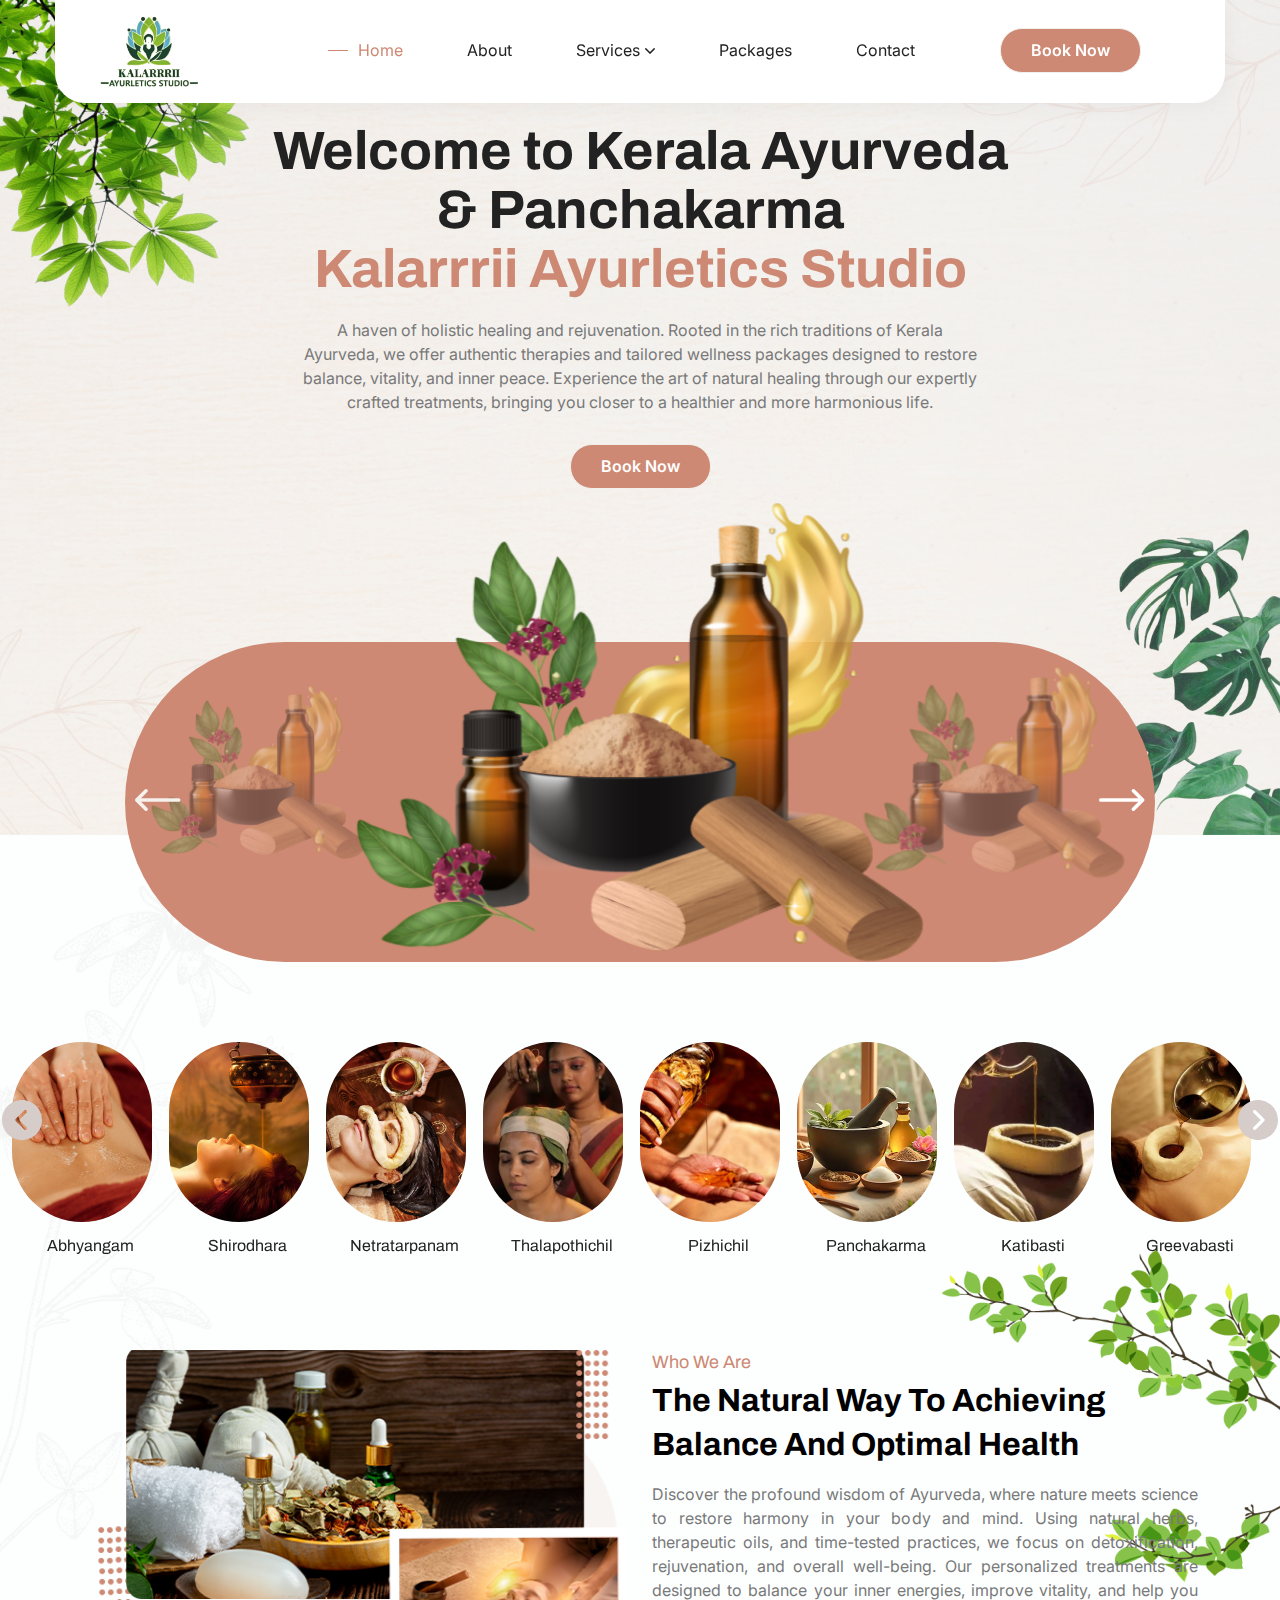
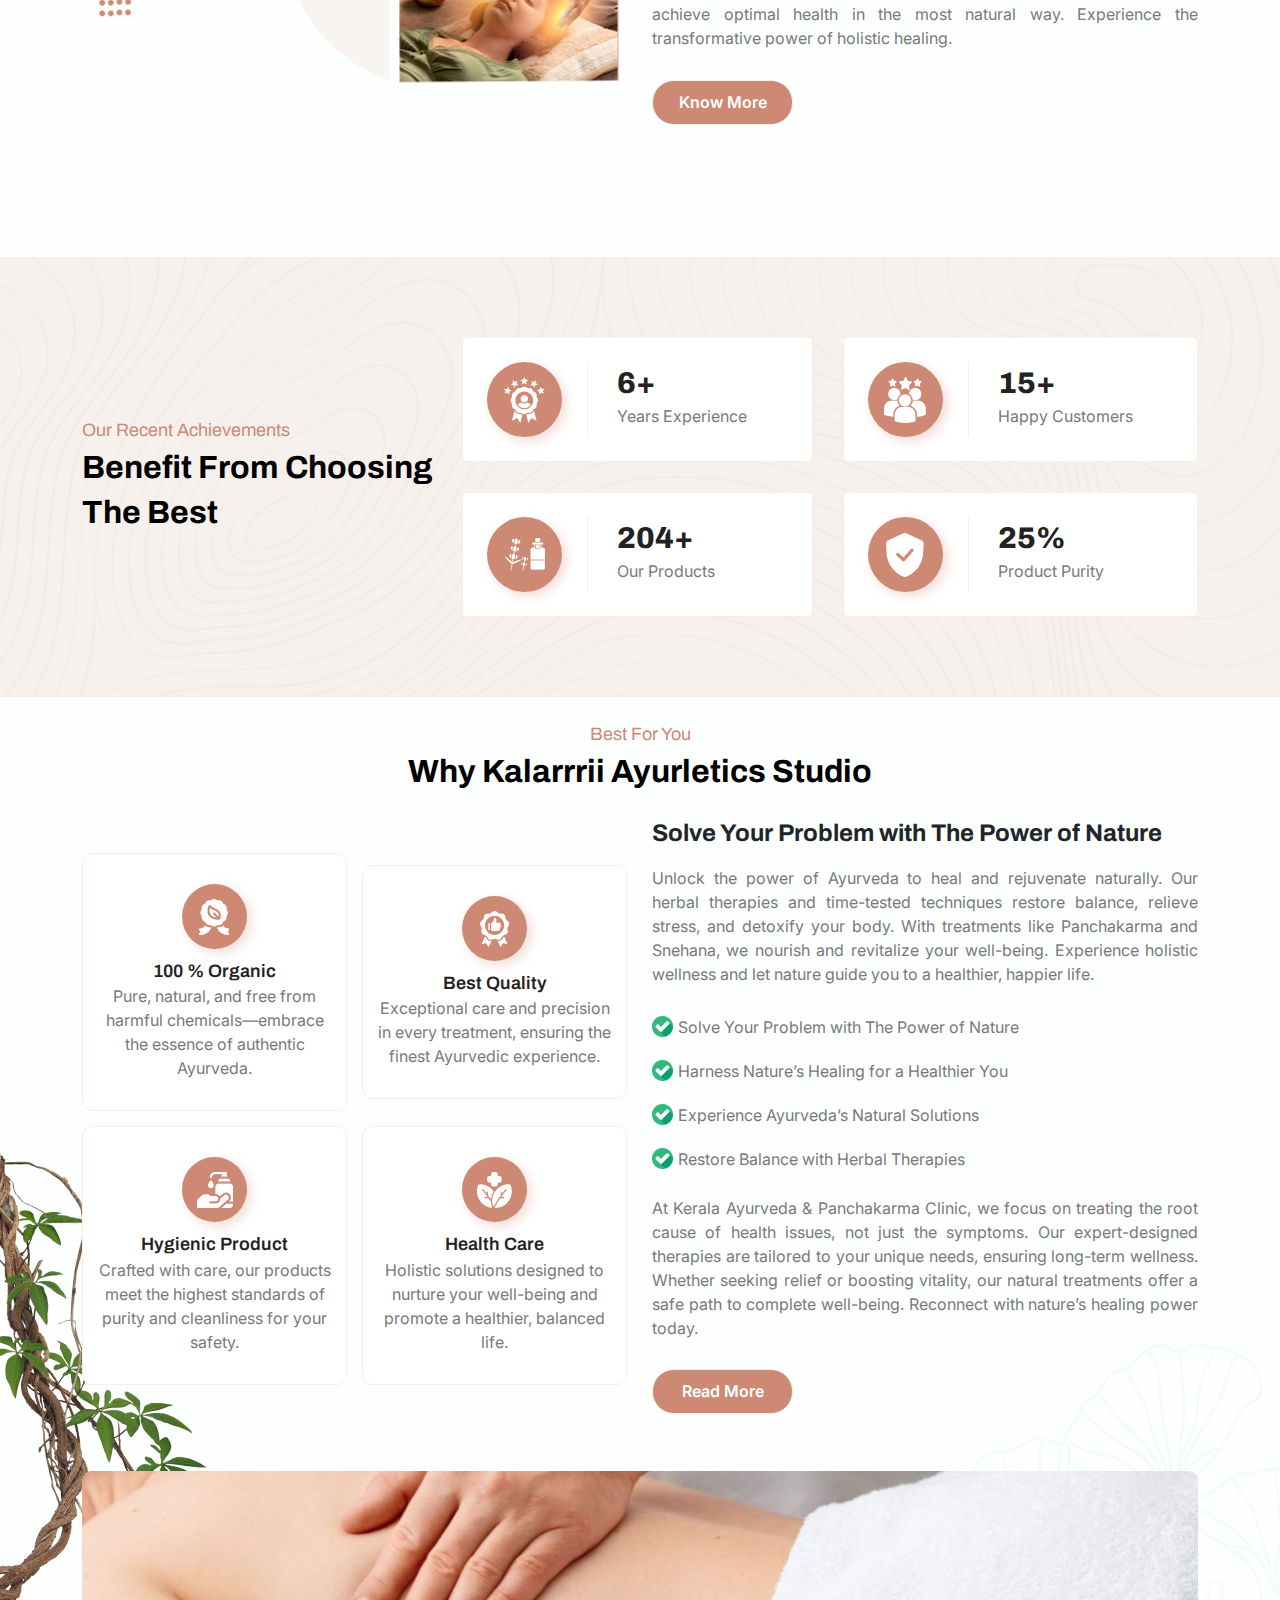
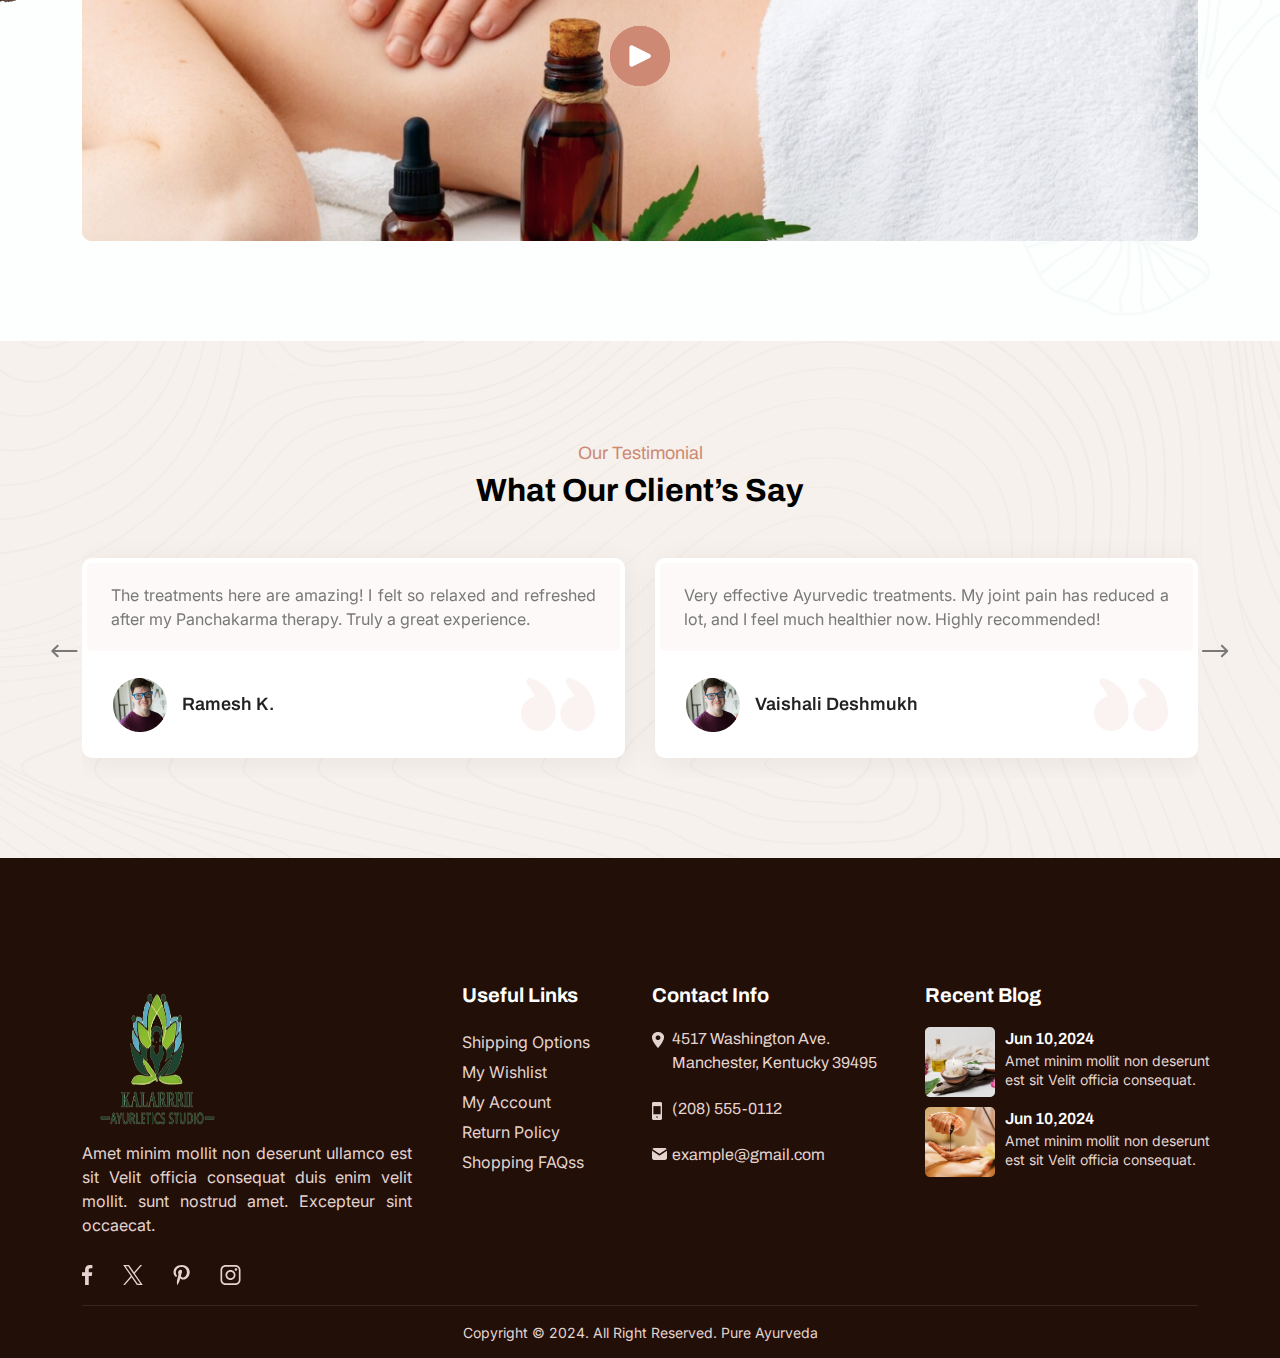
==== index.html @ 7f3c282a "first commit" ====
<!DOCTYPE html>
<!-- 
Template Name:Pure Ayurveda HTML5 Website Template
Version: 1.0.0
Author: PixelNX
-->
<!--[if IE 8]> <html lang="en" class="ie8 no-js"> <![endif]-->
<!--[if IE 9]> <html lang="en" class="ie9 no-js"> <![endif]-->
<!--[if !IE]><!-->
<html lang="zxx">

<!-- Begin Head -->


<!-- Mirrored from kamleshyadav.com/html/pure-ayurveda/html/pureayurveda-demo/index.html by HTTrack Website Copier/3.x [XR&CO'2014], Sat, 29 Mar 2025 05:43:39 GMT -->
<!-- Added by HTTrack --><meta http-equiv="content-type" content="text/html;charset=UTF-8" /><!-- /Added by HTTrack -->
<head>
    <title>Kalarrrii Ayurletics Studio</title>
    <meta charset="UTF-8">
    <meta name="description" content="Free Web tutorials">
    <meta name="keywords" content="HTML, CSS, JavaScript">
    <meta name="author" content="John Doe">
    <meta name="viewport" content="width=device-width, initial-scale=1.0">
    <!-- font-family  -->
    <link rel="preconnect" href="https://fonts.googleapis.com/">
    <link rel="preconnect" href="https://fonts.gstatic.com/" crossorigin>
    <link
        href="https://fonts.googleapis.com/css2?family=Archivo:ital,wght@0,100..900;1,100..900&amp;family=Inter:ital,opsz,wght@0,14..32,100..900;1,14..32,100..900&amp;display=swap"
        rel="stylesheet">
    <!-- custom css link -->
    <link rel="stylesheet" href="assets/css/bootstrap.min.css">
    <link rel="stylesheet" href="assets/css/font-awesome.min.css">
    <link rel="stylesheet" href="assets/css/select2.min.css">
    <link rel="stylesheet" href="assets/css/flatpickr.min.css">
    <link rel="stylesheet" href="assets/css/swiper-bundle.min.css">
    <link rel="stylesheet" href="assets/css/style.css">
    <link rel="stylesheet" href="assets/css/responsive.css">
    <!-- favicon -->
    <link rel="icon" type="image/png" href="assets/images/Logo/Favicon.png">
</head>

<body>
    <!------------- Loader start ----------->
    <!-- <div class="ayur-loader">
        <div class="ayur-spin">
            <img src="assets/images/loader.gif" alt="loader">
        </div>
    </div> -->
    <!------------- Loader End ----------->
    <!------------- Header Section start ----------->
    <div class="ayur-menu-wrapper">
        <div class="container">
            <div class="row align-items-center">
                <div class="col-lg-2 col-md-4 col-sm-5 col-6">
                    <div class="ayur-menu-logo">
                        <a href="index.html"><img src="assets/images/Logo/Kalarri-logo.png" style="height: 80px !important;"></a>
                    </div>
                </div>
                <div class="col-lg-10 col-md-8 col-sm-7 col-6">
                    <div class="ayur-navmenu-wrapper">
                        <div class="ayur-nav-menu">
                            <ul>
                                <li class="active"><a href="index.html">Home</a></li>
                                <li><a href="about.html">About</a></li>
                                <!-- <li><a href="shop.html">Shop</a></li> -->
                                <!-- <li><a href="services.html">Services</a></li> -->

                                <li class="ayur-has-menu"><a href="javascript:void(0)">Services
                                    <svg version="1.1" x="0" y="0" viewBox="0 0 491.996 491.996"
                                        style="enable-background:new 0 0 512 512">
                                        <g>
                                            <path
                                                d="m484.132 124.986-16.116-16.228c-5.072-5.068-11.82-7.86-19.032-7.86-7.208 0-13.964 2.792-19.036 7.86l-183.84 183.848L62.056 108.554c-5.064-5.068-11.82-7.856-19.028-7.856s-13.968 2.788-19.036 7.856l-16.12 16.128c-10.496 10.488-10.496 27.572 0 38.06l219.136 219.924c5.064 5.064 11.812 8.632 19.084 8.632h.084c7.212 0 13.96-3.572 19.024-8.632l218.932-219.328c5.072-5.064 7.856-12.016 7.864-19.224 0-7.212-2.792-14.068-7.864-19.128z"
                                                opacity="1"></path>
                                        </g>
                                    </svg>
                                </a>
                                <ul class="ayur-submenu">
                                    <li><a href="#">Services 1</a></li>
                                    <li><a href="#">Services 2</a></li>
                                    <li><a href="#">Services 3</a></li>
                                </ul>
                            </li>

                                <!-- <li><a href="blog.html">Blog</a></li> -->
                                 
                                <!-- <li class="ayur-has-menu"><a href="javascript:void(0)">Pages
                                        <svg version="1.1" x="0" y="0" viewBox="0 0 491.996 491.996"
                                            style="enable-background:new 0 0 512 512">
                                            <g>
                                                <path
                                                    d="m484.132 124.986-16.116-16.228c-5.072-5.068-11.82-7.86-19.032-7.86-7.208 0-13.964 2.792-19.036 7.86l-183.84 183.848L62.056 108.554c-5.064-5.068-11.82-7.856-19.028-7.856s-13.968 2.788-19.036 7.856l-16.12 16.128c-10.496 10.488-10.496 27.572 0 38.06l219.136 219.924c5.064 5.064 11.812 8.632 19.084 8.632h.084c7.212 0 13.96-3.572 19.024-8.632l218.932-219.328c5.072-5.064 7.856-12.016 7.864-19.224 0-7.212-2.792-14.068-7.864-19.128z"
                                                    opacity="1"></path>
                                            </g>
                                        </svg>
                                    </a>
                                    <ul class="ayur-submenu">
                                        <li><a href="blog-single.html">Blog Single</a></li>
                                        <li><a href="shop-single.html">Shop Single</a></li>
                                        <li><a href="cart.html">Cart</a></li>
                                        <li><a href="checkout.html">Checkout</a></li>
                                        <li><a href="profile.html">Profile</a></li>
                                    </ul>
                                </li> -->
                                <li><a href="#">Packages</a></li>
                                <li><a href="contact.html">Contact</a></li>
                            </ul>
                        </div>
                        <!-- <div class="ayur-nav-icons">
                            <div class="ayur-nav-like">
                                <a href="wishlist.html">
                                    <span class="icon">
                                        <svg width="21" height="17" viewBox="0 0 21 17" fill="none"
                                            xmlns="http://www.w3.org/2000/svg">
                                            <path
                                                d="M14.6647 0C12.9947 0 11.5308 0.744645 10.4311 2.15348C10.2912 2.33306 10.16 2.51925 10.0379 2.7114C9.91579 2.51925 9.78456 2.33306 9.64463 2.15348C8.54497 0.744645 7.08101 0 5.41104 0C2.25633 0 0 2.64149 0 5.81114C0 9.43548 2.97046 12.8513 9.63153 16.8865C9.75642 16.9622 9.89715 17 10.0379 17C10.1786 17 10.3193 16.9622 10.4442 16.8866C17.1053 12.8513 20.0757 9.43552 20.0757 5.81118C20.0757 2.64318 17.8213 0 14.6647 0ZM16.4353 10.3241C15.0486 11.8714 12.953 13.5007 10.0379 15.2969C7.12277 13.5007 5.02717 11.8714 3.64041 10.3241C2.24617 8.7684 1.56842 7.2922 1.56842 5.81118C1.56842 3.52898 3.11072 1.56842 5.41104 1.56842C6.58249 1.56842 7.58134 2.07776 8.37986 3.08233C9.01836 3.88572 9.28738 4.71529 9.28927 4.72121C9.33905 4.88083 9.43853 5.02035 9.57321 5.11943C9.7079 5.2185 9.87072 5.27194 10.0379 5.27194C10.2051 5.27194 10.3679 5.2185 10.5026 5.11943C10.6373 5.02035 10.7368 4.88083 10.7866 4.72121C10.789 4.71329 11.05 3.90959 11.6675 3.11848C12.4703 2.08992 13.4787 1.56838 14.6647 1.56838C16.9675 1.56838 18.5073 3.53082 18.5073 5.81114C18.5073 7.29216 17.8296 8.76836 16.4353 10.3241Z"
                                                fill="#222222" />
                                        </svg>
                                    </span>
                                </a>
                            </div>
                            <div class="ayur-nav-product">
                                <a href="cart.html">
                                    <span class="icon">
                                        <svg width="16" height="17" viewBox="0 0 16 17" fill="none"
                                            xmlns="http://www.w3.org/2000/svg">
                                            <path fill-rule="evenodd" clip-rule="evenodd"
                                                d="M3.91343 4.14634H2.81175C2.44474 4.14636 2.09137 4.28542 1.82279 4.53554C1.55421 4.78565 1.39037 5.12824 1.36426 5.49432L0.65358 15.4455C0.639403 15.6443 0.666313 15.8439 0.732633 16.0318C0.798954 16.2197 0.903263 16.3919 1.03906 16.5378C1.17486 16.6836 1.33924 16.7999 1.52195 16.8794C1.70466 16.9589 1.9018 17 2.10107 17H13.5881C13.7873 16.9999 13.9844 16.9587 14.1671 16.8792C14.3497 16.7996 14.514 16.6833 14.6498 16.5375C14.7856 16.3917 14.8899 16.2195 14.9563 16.0316C15.0226 15.8438 15.0496 15.6443 15.0356 15.4455L14.3249 5.49432C14.2988 5.12824 14.1349 4.78565 13.8664 4.53554C13.5978 4.28542 13.2444 4.14636 12.8774 4.14634H11.7836V3.93902C11.7836 2.89433 11.3686 1.89242 10.6299 1.15371C9.89118 0.415003 8.88927 0 7.84458 0C5.7486 0 3.81143 1.66932 3.90556 3.93902L3.91343 4.14634ZM11.7836 5.39024V8.5C11.7836 8.66495 11.7181 8.82315 11.6014 8.93979C11.4848 9.05642 11.3266 9.12195 11.1617 9.12195C10.9967 9.12195 10.8385 9.05642 10.7219 8.93979C10.6052 8.82315 10.5397 8.66495 10.5397 8.5V5.39024H5.14946V8.5C5.14946 8.66495 5.08393 8.82315 4.96729 8.93979C4.85065 9.05642 4.69246 9.12195 4.52751 9.12195C4.36255 9.12195 4.20436 9.05642 4.08772 8.93979C3.97108 8.82315 3.90556 8.66495 3.90556 8.5C3.90556 8.5 3.95946 7.04671 3.94163 5.39024H2.81175C2.7594 5.39032 2.70902 5.41019 2.67072 5.44588C2.63241 5.48156 2.60903 5.53042 2.60526 5.58263L1.89417 15.5339C1.89211 15.5623 1.89594 15.5908 1.90541 15.6177C1.91488 15.6446 1.92979 15.6692 1.94921 15.69C1.96862 15.7109 1.99213 15.7275 2.01825 15.7389C2.04438 15.7503 2.07257 15.7561 2.10107 15.7561H13.5881C13.6165 15.756 13.6447 15.7501 13.6708 15.7386C13.6968 15.7272 13.7203 15.7106 13.7397 15.6898C13.7591 15.669 13.774 15.6444 13.7835 15.6176C13.793 15.5907 13.7969 15.5622 13.795 15.5339L13.0839 5.58263C13.0801 5.53042 13.0567 5.48156 13.0184 5.44588C12.9801 5.41019 12.9298 5.39032 12.8774 5.39024H11.7836ZM10.5397 4.14634V3.93902C10.5397 3.22423 10.2558 2.53872 9.75032 2.03329C9.24489 1.52785 8.55937 1.2439 7.84458 1.2439C7.12979 1.2439 6.44427 1.52785 5.93884 2.03329C5.43341 2.53872 5.14946 3.22423 5.14946 3.93902V4.14634H10.5397Z"
                                                fill="#222222" />
                                        </svg>
                                    </span>
                                    <span class="ayur-nav-provalue">2</span>
                                </a>
                            </div>
                            <div class="ayur-nav-user">
                                <a href="profile.html">
                                    <span class="icon">
                                        <svg width="15" height="17" viewBox="0 0 15 17" fill="none"
                                            xmlns="http://www.w3.org/2000/svg">
                                            <path fill-rule="evenodd" clip-rule="evenodd"
                                                d="M7.66405 0C10.1737 0 12.2106 2.03684 12.2106 4.54651C12.2106 7.05619 10.1737 9.09302 7.66405 9.09302C5.15438 9.09302 3.11754 7.05619 3.11754 4.54651C3.11754 2.03684 5.15438 0 7.66405 0ZM7.66405 1.18605C5.80907 1.18605 4.30359 2.69153 4.30359 4.54651C4.30359 6.40149 5.80907 7.90698 7.66405 7.90698C9.51903 7.90698 11.0245 6.40149 11.0245 4.54651C11.0245 2.69153 9.51903 1.18605 7.66405 1.18605ZM14.978 15.6163C14.978 15.9833 14.8322 16.3352 14.5727 16.5947C14.3132 16.8542 13.9613 17 13.5943 17H1.73382C1.36683 17 1.01488 16.8542 0.75538 16.5947C0.495882 16.3352 0.350098 15.9833 0.350098 15.6163C0.350098 13.9911 0.995714 12.4324 2.14492 11.2832C3.29413 10.134 4.85278 9.48837 6.478 9.48837H8.8501C10.4753 9.48837 12.034 10.134 13.1832 11.2832C14.3324 12.4324 14.978 13.9911 14.978 15.6163ZM14.4016 16.1927C14.3913 16.1967 14.385 16.2014 14.385 16.2093L14.4016 16.1927ZM1.53614 15.6163C1.53614 15.7254 1.6247 15.814 1.73382 15.814H13.5943C13.6467 15.814 13.697 15.7931 13.7341 15.7561C13.7711 15.719 13.792 15.6687 13.792 15.6163C13.792 14.3056 13.2713 13.0486 12.3445 12.1219C11.4177 11.1951 10.1608 10.6744 8.8501 10.6744H6.478C5.16734 10.6744 3.91036 11.1951 2.98358 12.1219C2.0568 13.0486 1.53614 14.3056 1.53614 15.6163Z"
                                                fill="#222222" />
                                        </svg>
                                    </span>
                                </a>
                            </div>
                        </div> -->
                        <a href="shop.html" class="ayur-btn">Book Now</a>
                        <div class="ayur-toggle-btn">
                            <span></span>
                            <span></span>
                            <span></span>
                        </div>

                    </div>
                </div>
            </div>
        </div>
    </div>
    <!------------- Header Section End ----------->
    <!------------- Banner Section start ----------->
    <div class="ayur-banner-section">
        <div class="container">
            <div class="row">
                <div class="col-lg-12 col-md-12 col-sm-12">
                    <div class="ayur-banner-heading">
                        <h1>Welcome to Kerala Ayurveda & Panchakarma <br><span>Kalarrrii Ayurletics Studio</span> </h1>
                        <p>A haven of holistic healing and rejuvenation. Rooted in the rich traditions of Kerala Ayurveda, we offer authentic therapies and tailored wellness packages designed to restore balance, vitality, and inner peace. Experience the art of natural healing through our expertly crafted treatments, bringing you closer to a healthier and more harmonious life.</p>
                        <a href="shop.html" class="ayur-btn">Book Now</a>
                    </div>
                </div>
            </div>
            <div class="row">
                <div class="col-lg-12">
                    <div class="ayur-banner-slider-sec">
                        <div class="swiper ayur-banner-slider" swiper_scale_active>
                            <div class="swiper-wrapper">
                                <div class="swiper-slide">
                                    <div class="ayur-ban-slide">
                                        <img src="assets/images/ban-head-Image.png" alt="headerimage">
                                    </div>
                                </div>
                                <div class="swiper-slide">
                                    <div class="ayur-ban-slide">
                                        <img src="assets/images/ban-head-Image.png" alt="headerimage">
                                    </div>
                                </div>
                                <div class="swiper-slide">
                                    <div class="ayur-ban-slide">
                                        <img src="assets/images/ban-head-Image.png" alt="headerimage">
                                    </div>
                                </div>
                                <div class="swiper-slide">
                                    <div class="ayur-ban-slide">
                                        <img src="assets/images/ban-head-Image.png" alt="headerimage">
                                    </div>
                                </div>
                                <div class="swiper-slide">
                                    <div class="ayur-ban-slide">
                                        <img src="assets/images/ban-head-Image.png" alt="headerimage">
                                    </div>
                                </div>
                            </div>
                            <div class="swiper-button-prev">
                                <svg width="46" height="22" viewBox="0 0 46 22" fill="none"
                                    xmlns="http://www.w3.org/2000/svg">
                                    <path
                                        d="M0.520424 9.74414L0.522022 9.74245L9.79254 0.51664C10.4871 -0.174498 11.6104 -0.171926 12.3017 0.522671C12.9929 1.21718 12.9903 2.34051 12.2958 3.03174L6.07152 9.22581H43.6452C44.6251 9.22581 45.4194 10.0201 45.4194 11C45.4194 11.9799 44.6251 12.7742 43.6452 12.7742H6.07161L12.2957 18.9683C12.9902 19.6595 12.9928 20.7828 12.3016 21.4773C11.6103 22.172 10.4869 22.1744 9.79245 21.4834L0.521931 12.2575L0.520336 12.2559C-0.17453 11.5623 -0.17231 10.4354 0.520424 9.74414Z"
                                        fill="#F6F1ED" />
                                </svg>
                            </div>
                            <div class="swiper-button-next">
                                <svg width="46" height="22" viewBox="0 0 46 22" fill="none"
                                    xmlns="http://www.w3.org/2000/svg">
                                    <path
                                        d="M44.899 9.74414L44.8974 9.74245L35.6269 0.51664C34.9324 -0.174498 33.8091 -0.171926 33.1177 0.522671C32.4265 1.21718 32.4292 2.34051 33.1237 3.03174L39.3479 9.22581H1.77419C0.794307 9.22581 0 10.0201 0 11C0 11.9799 0.794307 12.7742 1.77419 12.7742H39.3478L33.1238 18.9683C32.4293 19.6595 32.4266 20.7828 33.1178 21.4773C33.8091 22.172 34.9326 22.1744 35.627 21.4834L44.8975 12.2575L44.8991 12.2559C45.594 11.5623 45.5917 10.4354 44.899 9.74414Z"
                                        fill="white" />
                                </svg>
                            </div>
                        </div>
                    </div>
                </div>
            </div>
        </div>
        <div class="ayur-ban-leaf">
            <img src="assets/images/ban-leafleft.png" alt="leaf-image">
            <img src="assets/images/ban-leafright.png" alt="leaf-image">
        </div>
    </div>
    <!------------- Banner Section end ----------->
    <!------------- Care Section start ----------->
    <div class="ayur-care-slider-wrapper">
        <div class="container-fluid">
            <div class="ayur-care-slider-sec">
                <div class="swiper ayur-care-slider">
                    <div class="swiper-wrapper">
                        
                        <div class="swiper-slide">
                            <div class="ayur-careslide-box">
                                <div class="ayur-careslider-img">
                                    <img src="assets/images/ShortTheropy/Abhyangam.jpeg" alt="img">
                                </div>
                                <h3> Abhyangam</h3>
                            </div>
                        </div>

                        <div class="swiper-slide">
                            <div class="ayur-careslide-box">
                                <div class="ayur-careslider-img">
                                    <img src="assets/images/ShortTheropy/Shirodhara.jpg" alt="img" style="object-position: 80% 50%;">
                                </div>
                                <h3> Shirodhara</h3>
                            </div>
                        </div>

                        <div class="swiper-slide">
                            <div class="ayur-careslide-box">
                                <div class="ayur-careslider-img">
                                    <img src="assets/images/ShortTheropy/NetraTarpanam.jpg" alt="img">
                                </div>
                                <h3> Netratarpanam</h3>
                            </div>
                        </div>

                        <div class="swiper-slide">
                            <div class="ayur-careslide-box">
                                <div class="ayur-careslider-img">
                                    <img src="assets/images/ShortTheropy/Thalapothichil.webp" alt="img">
                                </div>
                                <h3> Thalapothichil</h3>
                            </div>
                        </div>

                        <div class="swiper-slide">
                            <div class="ayur-careslide-box">
                                <div class="ayur-careslider-img">
                                    <img src="assets/images/ShortTheropy/Pizhichil.jpg" alt="img">
                                </div>
                                <h3> Pizhichil</h3>
                            </div>
                        </div>

                        <div class="swiper-slide">
                            <div class="ayur-careslide-box">
                                <div class="ayur-careslider-img">
                                    <img src="assets/images/Longtheropy/Panchakarma.jpg" alt="img" style="object-position: 80% 50%;">
                                </div>
                                <h3>Panchakarma</h3>
                            </div>
                        </div>

                        <div class="swiper-slide">
                            <div class="ayur-careslide-box">
                                <div class="ayur-careslider-img">
                                    <img src="assets/images/Longtheropy/Katibasti.webp" alt="img" style="object-position: 23% 50%;">
                                </div>
                                <h3>Katibasti</h3>
                            </div>
                        </div>

                        <div class="swiper-slide">
                            <div class="ayur-careslide-box">
                                <div class="ayur-careslider-img">
                                    <img src="assets/images/Longtheropy/Greevabasti.jpeg" alt="img">
                                </div>
                                <h3>Greevabasti</h3>
                            </div>
                        </div>

                        <div class="swiper-slide">
                            <div class="ayur-careslide-box">
                                <div class="ayur-careslider-img">
                                    <img src="assets/images/Longtheropy/Janu Basti.png" alt="img" style="object-position: 62% 50%;">
                                </div>
                                <h3> Janu Basti</h3>
                            </div>
                        </div>

                        <div class="swiper-slide">
                            <div class="ayur-careslide-box">
                                <div class="ayur-careslider-img">
                                    <img src="assets/images/Longtheropy/Shiro Basti.png" alt="img" style="object-position: 82% 50%;">
                                </div>
                                <h3> Shiro Basti</h3>
                            </div>
                        </div>

                        <div class="swiper-slide">
                            <div class="ayur-careslide-box">
                                <div class="ayur-careslider-img">
                                    <img src="assets/images/Longtheropy/Ela Kizhi.jpg" alt="img" style="object-position: 57%">
                                </div>
                                <h3>Ela Kizhi</h3>
                            </div>
                        </div>

                        <div class="swiper-slide">
                            <div class="ayur-careslide-box">
                                <div class="ayur-careslider-img">
                                    <img src="assets/images/Longtheropy/Navara Kizhi.jpg" alt="img" style="object-position: 23% 10%">
                                </div>
                                <h3>Navara Kizhi</h3>
                            </div>
                        </div>

                        <div class="swiper-slide">
                            <div class="ayur-careslide-box">
                                <div class="ayur-careslider-img">
                                    <img src="assets/images/Longtheropy/Udwarthanam.webp" alt="img" style="object-position:bottom">
                                </div>
                                <h3>Udwarthanam</h3>
                            </div>
                        </div>

        
                        
                    </div>
                </div>
                <div class="swiper-button-prev">
                    <svg width="40" height="40" viewBox="0 0 40 40" fill="none" xmlns="http://www.w3.org/2000/svg">
                        <path
                            d="M20 0C31.0284 0 40 8.97164 40 20C40 31.0284 31.0284 40 20 40C8.97164 40 0 31.0284 0 20C0 8.97164 8.97164 0 20 0ZM13.8216 21.1784L22.155 29.5116C22.3096 29.6666 22.4932 29.7896 22.6955 29.8734C22.8977 29.9572 23.1145 30.0002 23.3334 30C23.5523 30.0002 23.769 29.9572 23.9712 29.8733C24.1735 29.7895 24.3571 29.6666 24.5117 29.5116C25.1634 28.86 25.1634 27.8066 24.5117 27.155L17.3566 20L24.5116 12.845C25.1633 12.1934 25.1633 11.14 24.5116 10.4884C23.86 9.83672 22.8066 9.83672 22.155 10.4884L13.8216 18.8217C13.17 19.4734 13.17 20.5266 13.8216 21.1784Z"
                            fill="#D6CDCA" />
                    </svg>
                </div>
                <div class="swiper-button-next">
                    <svg width="40" height="40" viewBox="0 0 40 40" fill="none" xmlns="http://www.w3.org/2000/svg">
                        <path
                            d="M20 0C8.97164 0 0 8.97164 0 20C0 31.0284 8.97164 40 20 40C31.0284 40 40 31.0284 40 20C40 8.97164 31.0284 0 20 0ZM26.1784 21.1784L17.845 29.5116C17.6904 29.6666 17.5068 29.7896 17.3045 29.8734C17.1023 29.9572 16.8855 30.0002 16.6666 30C16.4477 30.0002 16.231 29.9572 16.0288 29.8733C15.8265 29.7895 15.6429 29.6666 15.4883 29.5116C14.8366 28.86 14.8366 27.8066 15.4883 27.155L22.6434 20L15.4884 12.845C14.8367 12.1934 14.8367 11.14 15.4884 10.4884C16.14 9.83672 17.1934 9.83672 17.845 10.4884L26.1784 18.8217C26.83 19.4734 26.83 20.5266 26.1784 21.1784Z"
                            fill="#CD8973" />
                    </svg>
                </div>
            </div>
        </div>
    </div>
    <!------------- Care Section end ----------->

    <!------------- Top Product Section start ----------->
    <!-- <div class="ayur-bgcover ayur-topproduct-sec">
        <div class="container">
            <div class="row">
                <div class="col-lg-12 col-md-12 col-sm-12">
                    <div class="ayur-heading-wrap">
                        <h5>Medicine</h5>
                        <h3>Our Top Products</h3>
                    </div>
                </div>
            </div>
            <div class="row">
                <div class="col-lg-4 col-md-6 col-sm-6">
                    <div class="ayur-tpro-box">
                        <div class="ayur-tpro-img">
                            <img src="assets/images/product-img1.png" alt="img">
                            <div class="ayur-tpro-sale">
                                <p>Sale</p>
                                <div class="ayur-tpro-like">
                                    <a href="javascript:void(0)" class="ayur-tpor-click">
                                        <img src="assets/images/like.svg" class="unlike" />
                                        <img src="assets/images/like-fill.svg" class="like" />
                                    </a>
                                </div>
                            </div>
                        </div>
                        <div class="ayur-tpro-text">
                            <h3><a href="shop-single.html">Black Organic Tea</a></h3>
                            <div class="ayur-tpro-price">
                                <p><del>$100</del>$50</p>
                                <div class="ayur-tpro-star">
                                    <img src="assets/images/star-icon.png" alt="star">
                                    <p>4.5/5</p>
                                </div>
                            </div>

                            <div class="ayur-tpro-btn">
                                <a href="cart.html" class="ayur-btn">
                                    <span>
                                        <svg width="20" height="19" viewBox="0 0 20 19" fill="none"
                                            xmlns="http://www.w3.org/2000/svg">
                                            <path
                                                d="M0.826087 2.39643e-08C0.606995 2.39643e-08 0.396877 0.0870339 0.241955 0.241955C0.0870339 0.396877 0 0.606995 0 0.826087C0 1.04518 0.0870339 1.2553 0.241955 1.41022C0.396877 1.56514 0.606995 1.65217 0.826087 1.65217H2.29652C2.4166 1.65238 2.53358 1.69029 2.63096 1.76054C2.72834 1.8308 2.8012 1.92986 2.83926 2.04374L5.56287 10.2162C5.6843 10.5797 5.69917 10.9696 5.60665 11.3413L5.38278 12.2393C5.05317 13.5561 6.07835 14.8696 7.43478 14.8696H17.3478C17.5669 14.8696 17.777 14.7825 17.932 14.6276C18.0869 14.4727 18.1739 14.2626 18.1739 14.0435C18.1739 13.8244 18.0869 13.6143 17.932 13.4593C17.777 13.3044 17.5669 13.2174 17.3478 13.2174H7.43478C7.11261 13.2174 6.90609 12.953 6.98457 12.6416L7.15391 11.9659C7.18244 11.8516 7.24833 11.7501 7.34112 11.6775C7.43391 11.6049 7.54828 11.5654 7.66609 11.5652H16.5217C16.6953 11.5654 16.8646 11.511 17.0055 11.4095C17.1463 11.3081 17.2517 11.1649 17.3065 11.0002L19.508 4.39148C19.5494 4.26729 19.5607 4.13505 19.5409 4.00566C19.5211 3.87626 19.4709 3.75342 19.3943 3.64725C19.3178 3.54108 19.2171 3.45463 19.1005 3.39501C18.984 3.33539 18.855 3.30432 18.7241 3.30435H5.415C5.29478 3.30431 5.17762 3.26649 5.08007 3.19622C4.98253 3.12595 4.90954 3.0268 4.87143 2.91278L4.0883 0.565043C4.03349 0.400482 3.92828 0.257348 3.78757 0.15593C3.64686 0.0545128 3.4778 -4.17427e-05 3.30435 2.39643e-08H0.826087ZM6.6087 15.6957C6.17051 15.6957 5.75028 15.8697 5.44043 16.1796C5.13059 16.4894 4.95652 16.9096 4.95652 17.3478C4.95652 17.786 5.13059 18.2062 5.44043 18.5161C5.75028 18.8259 6.17051 19 6.6087 19C7.04688 19 7.46712 18.8259 7.77696 18.5161C8.0868 18.2062 8.26087 17.786 8.26087 17.3478C8.26087 16.9096 8.0868 16.4894 7.77696 16.1796C7.46712 15.8697 7.04688 15.6957 6.6087 15.6957ZM16.5217 15.6957C16.0836 15.6957 15.6633 15.8697 15.3535 16.1796C15.0436 16.4894 14.8696 16.9096 14.8696 17.3478C14.8696 17.786 15.0436 18.2062 15.3535 18.5161C15.6633 18.8259 16.0836 19 16.5217 19C16.9599 19 17.3802 18.8259 17.69 18.5161C17.9998 18.2062 18.1739 17.786 18.1739 17.3478C18.1739 16.9096 17.9998 16.4894 17.69 16.1796C17.3802 15.8697 16.9599 15.6957 16.5217 15.6957Z"
                                                fill="white" />
                                        </svg>
                                    </span>
                                    Add to Cart
                                </a>
                            </div>
                        </div>
                    </div>
                </div>
                <div class="col-lg-4 col-md-6 col-sm-6">
                    <div class="ayur-tpro-box">
                        <div class="ayur-tpro-img">
                            <img src="assets/images/product-img2.png" alt="img">
                            <div class="ayur-tpro-sale ayur-tpro-sale-off">
                                <p>30% Off</p>
                                <div class="ayur-tpro-like">
                                    <a href="javascript:void(0)" class="ayur-tpor-click">
                                        <img src="assets/images/like.svg" class="unlike" />
                                        <img src="assets/images/like-fill.svg" class="like" />
                                    </a>
                                </div>
                            </div>
                        </div>
                        <div class="ayur-tpro-text">
                            <h3><a href="shop-single.html">Loose Leaf Tea</a></h3>
                            <div class="ayur-tpro-price">
                                <p><del>$100</del>$50</p>
                                <div class="ayur-tpro-star">
                                    <img src="assets/images/star-icon.png" alt="star">
                                    <p>4.5/5</p>
                                </div>
                            </div>
                            <div class="ayur-tpro-btn">
                                <a href="cart.html" class="ayur-btn">
                                    <span>
                                        <svg width="20" height="19" viewBox="0 0 20 19" fill="none"
                                            xmlns="http://www.w3.org/2000/svg">
                                            <path
                                                d="M0.826087 2.39643e-08C0.606995 2.39643e-08 0.396877 0.0870339 0.241955 0.241955C0.0870339 0.396877 0 0.606995 0 0.826087C0 1.04518 0.0870339 1.2553 0.241955 1.41022C0.396877 1.56514 0.606995 1.65217 0.826087 1.65217H2.29652C2.4166 1.65238 2.53358 1.69029 2.63096 1.76054C2.72834 1.8308 2.8012 1.92986 2.83926 2.04374L5.56287 10.2162C5.6843 10.5797 5.69917 10.9696 5.60665 11.3413L5.38278 12.2393C5.05317 13.5561 6.07835 14.8696 7.43478 14.8696H17.3478C17.5669 14.8696 17.777 14.7825 17.932 14.6276C18.0869 14.4727 18.1739 14.2626 18.1739 14.0435C18.1739 13.8244 18.0869 13.6143 17.932 13.4593C17.777 13.3044 17.5669 13.2174 17.3478 13.2174H7.43478C7.11261 13.2174 6.90609 12.953 6.98457 12.6416L7.15391 11.9659C7.18244 11.8516 7.24833 11.7501 7.34112 11.6775C7.43391 11.6049 7.54828 11.5654 7.66609 11.5652H16.5217C16.6953 11.5654 16.8646 11.511 17.0055 11.4095C17.1463 11.3081 17.2517 11.1649 17.3065 11.0002L19.508 4.39148C19.5494 4.26729 19.5607 4.13505 19.5409 4.00566C19.5211 3.87626 19.4709 3.75342 19.3943 3.64725C19.3178 3.54108 19.2171 3.45463 19.1005 3.39501C18.984 3.33539 18.855 3.30432 18.7241 3.30435H5.415C5.29478 3.30431 5.17762 3.26649 5.08007 3.19622C4.98253 3.12595 4.90954 3.0268 4.87143 2.91278L4.0883 0.565043C4.03349 0.400482 3.92828 0.257348 3.78757 0.15593C3.64686 0.0545128 3.4778 -4.17427e-05 3.30435 2.39643e-08H0.826087ZM6.6087 15.6957C6.17051 15.6957 5.75028 15.8697 5.44043 16.1796C5.13059 16.4894 4.95652 16.9096 4.95652 17.3478C4.95652 17.786 5.13059 18.2062 5.44043 18.5161C5.75028 18.8259 6.17051 19 6.6087 19C7.04688 19 7.46712 18.8259 7.77696 18.5161C8.0868 18.2062 8.26087 17.786 8.26087 17.3478C8.26087 16.9096 8.0868 16.4894 7.77696 16.1796C7.46712 15.8697 7.04688 15.6957 6.6087 15.6957ZM16.5217 15.6957C16.0836 15.6957 15.6633 15.8697 15.3535 16.1796C15.0436 16.4894 14.8696 16.9096 14.8696 17.3478C14.8696 17.786 15.0436 18.2062 15.3535 18.5161C15.6633 18.8259 16.0836 19 16.5217 19C16.9599 19 17.3802 18.8259 17.69 18.5161C17.9998 18.2062 18.1739 17.786 18.1739 17.3478C18.1739 16.9096 17.9998 16.4894 17.69 16.1796C17.3802 15.8697 16.9599 15.6957 16.5217 15.6957Z"
                                                fill="white" />
                                        </svg>
                                    </span>
                                    Add to Cart
                                </a>
                            </div>
                        </div>
                    </div>
                </div>
                <div class="col-lg-4 col-md-6 col-sm-6">
                    <div class="ayur-tpro-box">
                        <div class="ayur-tpro-img">
                            <img src="assets/images/product-img3.png" alt="img">
                            <div class="ayur-tpro-sale ayur-tpro-sale-star">
                                <div class="ayur-tpro-like" class="ayur-tpor-click">
                                    <a href="javascript:void(0)">
                                        <img src="assets/images/like.svg" class="unlike" />
                                        <img src="assets/images/like-fill.svg" class="like" />
                                    </a>
                                </div>
                            </div>
                        </div>
                        <div class="ayur-tpro-text">
                            <h3><a href="shop-single.html">Oolong Tea</a></h3>
                            <div class="ayur-tpro-price">
                                <p><del>$100</del>$50</p>
                                <div class="ayur-tpro-star">
                                    <img src="assets/images/star-icon.png" alt="star">
                                    <p>4.5/5</p>
                                </div>
                            </div>
                            <div class="ayur-tpro-btn">
                                <a href="cart.html" class="ayur-btn">
                                    <span>
                                        <svg width="20" height="19" viewBox="0 0 20 19" fill="none"
                                            xmlns="http://www.w3.org/2000/svg">
                                            <path
                                                d="M0.826087 2.39643e-08C0.606995 2.39643e-08 0.396877 0.0870339 0.241955 0.241955C0.0870339 0.396877 0 0.606995 0 0.826087C0 1.04518 0.0870339 1.2553 0.241955 1.41022C0.396877 1.56514 0.606995 1.65217 0.826087 1.65217H2.29652C2.4166 1.65238 2.53358 1.69029 2.63096 1.76054C2.72834 1.8308 2.8012 1.92986 2.83926 2.04374L5.56287 10.2162C5.6843 10.5797 5.69917 10.9696 5.60665 11.3413L5.38278 12.2393C5.05317 13.5561 6.07835 14.8696 7.43478 14.8696H17.3478C17.5669 14.8696 17.777 14.7825 17.932 14.6276C18.0869 14.4727 18.1739 14.2626 18.1739 14.0435C18.1739 13.8244 18.0869 13.6143 17.932 13.4593C17.777 13.3044 17.5669 13.2174 17.3478 13.2174H7.43478C7.11261 13.2174 6.90609 12.953 6.98457 12.6416L7.15391 11.9659C7.18244 11.8516 7.24833 11.7501 7.34112 11.6775C7.43391 11.6049 7.54828 11.5654 7.66609 11.5652H16.5217C16.6953 11.5654 16.8646 11.511 17.0055 11.4095C17.1463 11.3081 17.2517 11.1649 17.3065 11.0002L19.508 4.39148C19.5494 4.26729 19.5607 4.13505 19.5409 4.00566C19.5211 3.87626 19.4709 3.75342 19.3943 3.64725C19.3178 3.54108 19.2171 3.45463 19.1005 3.39501C18.984 3.33539 18.855 3.30432 18.7241 3.30435H5.415C5.29478 3.30431 5.17762 3.26649 5.08007 3.19622C4.98253 3.12595 4.90954 3.0268 4.87143 2.91278L4.0883 0.565043C4.03349 0.400482 3.92828 0.257348 3.78757 0.15593C3.64686 0.0545128 3.4778 -4.17427e-05 3.30435 2.39643e-08H0.826087ZM6.6087 15.6957C6.17051 15.6957 5.75028 15.8697 5.44043 16.1796C5.13059 16.4894 4.95652 16.9096 4.95652 17.3478C4.95652 17.786 5.13059 18.2062 5.44043 18.5161C5.75028 18.8259 6.17051 19 6.6087 19C7.04688 19 7.46712 18.8259 7.77696 18.5161C8.0868 18.2062 8.26087 17.786 8.26087 17.3478C8.26087 16.9096 8.0868 16.4894 7.77696 16.1796C7.46712 15.8697 7.04688 15.6957 6.6087 15.6957ZM16.5217 15.6957C16.0836 15.6957 15.6633 15.8697 15.3535 16.1796C15.0436 16.4894 14.8696 16.9096 14.8696 17.3478C14.8696 17.786 15.0436 18.2062 15.3535 18.5161C15.6633 18.8259 16.0836 19 16.5217 19C16.9599 19 17.3802 18.8259 17.69 18.5161C17.9998 18.2062 18.1739 17.786 18.1739 17.3478C18.1739 16.9096 17.9998 16.4894 17.69 16.1796C17.3802 15.8697 16.9599 15.6957 16.5217 15.6957Z"
                                                fill="white" />
                                        </svg>
                                    </span>
                                    Add to Cart
                                </a>
                            </div>
                        </div>
                    </div>
                </div>
                <div class="col-lg-4 col-md-6 col-sm-6">
                    <div class="ayur-tpro-box">
                        <div class="ayur-tpro-img">
                            <img src="assets/images/product-img4.png" alt="img">
                            <div class="ayur-tpro-sale ayur-tpro-sale-star">
                                <div class="ayur-tpro-like">
                                    <a href="javascript:void(0)" class="ayur-tpor-click">
                                        <img src="assets/images/like.svg" class="unlike" />
                                        <img src="assets/images/like-fill.svg" class="like" />
                                    </a>
                                </div>
                            </div>
                        </div>
                        <div class="ayur-tpro-text">
                            <h3><a href="shop-single.html">Black Organic Tea</a></h3>
                            <div class="ayur-tpro-price">
                                <p><del>$100</del>$50</p>
                                <div class="ayur-tpro-star">
                                    <img src="assets/images/star-icon.png" alt="star">
                                    <p>4.5/5</p>
                                </div>
                            </div>
                            <div class="ayur-tpro-btn">
                                <a href="cart.html" class="ayur-btn">
                                    <span>
                                        <svg width="20" height="19" viewBox="0 0 20 19" fill="none"
                                            xmlns="http://www.w3.org/2000/svg">
                                            <path
                                                d="M0.826087 2.39643e-08C0.606995 2.39643e-08 0.396877 0.0870339 0.241955 0.241955C0.0870339 0.396877 0 0.606995 0 0.826087C0 1.04518 0.0870339 1.2553 0.241955 1.41022C0.396877 1.56514 0.606995 1.65217 0.826087 1.65217H2.29652C2.4166 1.65238 2.53358 1.69029 2.63096 1.76054C2.72834 1.8308 2.8012 1.92986 2.83926 2.04374L5.56287 10.2162C5.6843 10.5797 5.69917 10.9696 5.60665 11.3413L5.38278 12.2393C5.05317 13.5561 6.07835 14.8696 7.43478 14.8696H17.3478C17.5669 14.8696 17.777 14.7825 17.932 14.6276C18.0869 14.4727 18.1739 14.2626 18.1739 14.0435C18.1739 13.8244 18.0869 13.6143 17.932 13.4593C17.777 13.3044 17.5669 13.2174 17.3478 13.2174H7.43478C7.11261 13.2174 6.90609 12.953 6.98457 12.6416L7.15391 11.9659C7.18244 11.8516 7.24833 11.7501 7.34112 11.6775C7.43391 11.6049 7.54828 11.5654 7.66609 11.5652H16.5217C16.6953 11.5654 16.8646 11.511 17.0055 11.4095C17.1463 11.3081 17.2517 11.1649 17.3065 11.0002L19.508 4.39148C19.5494 4.26729 19.5607 4.13505 19.5409 4.00566C19.5211 3.87626 19.4709 3.75342 19.3943 3.64725C19.3178 3.54108 19.2171 3.45463 19.1005 3.39501C18.984 3.33539 18.855 3.30432 18.7241 3.30435H5.415C5.29478 3.30431 5.17762 3.26649 5.08007 3.19622C4.98253 3.12595 4.90954 3.0268 4.87143 2.91278L4.0883 0.565043C4.03349 0.400482 3.92828 0.257348 3.78757 0.15593C3.64686 0.0545128 3.4778 -4.17427e-05 3.30435 2.39643e-08H0.826087ZM6.6087 15.6957C6.17051 15.6957 5.75028 15.8697 5.44043 16.1796C5.13059 16.4894 4.95652 16.9096 4.95652 17.3478C4.95652 17.786 5.13059 18.2062 5.44043 18.5161C5.75028 18.8259 6.17051 19 6.6087 19C7.04688 19 7.46712 18.8259 7.77696 18.5161C8.0868 18.2062 8.26087 17.786 8.26087 17.3478C8.26087 16.9096 8.0868 16.4894 7.77696 16.1796C7.46712 15.8697 7.04688 15.6957 6.6087 15.6957ZM16.5217 15.6957C16.0836 15.6957 15.6633 15.8697 15.3535 16.1796C15.0436 16.4894 14.8696 16.9096 14.8696 17.3478C14.8696 17.786 15.0436 18.2062 15.3535 18.5161C15.6633 18.8259 16.0836 19 16.5217 19C16.9599 19 17.3802 18.8259 17.69 18.5161C17.9998 18.2062 18.1739 17.786 18.1739 17.3478C18.1739 16.9096 17.9998 16.4894 17.69 16.1796C17.3802 15.8697 16.9599 15.6957 16.5217 15.6957Z"
                                                fill="white" />
                                        </svg>
                                    </span>
                                    Add to Cart
                                </a>
                            </div>
                        </div>
                    </div>
                </div>
                <div class="col-lg-4 col-md-6 col-sm-6">
                    <div class="ayur-tpro-box">
                        <div class="ayur-tpro-img">
                            <img src="assets/images/product-img5.png" alt="img">
                            <div class="ayur-tpro-sale ayur-tpro-sale-star">
                                <div class="ayur-tpro-like">
                                    <a href="javascript:void(0)" class="ayur-tpor-click">
                                        <img src="assets/images/like.svg" class="unlike" />
                                        <img src="assets/images/like-fill.svg" class="like" />
                                    </a>
                                </div>
                            </div>
                        </div>
                        <div class="ayur-tpro-text">
                            <h3><a href="shop-single.html">Green Tea</a></h3>
                            <div class="ayur-tpro-price">
                                <p><del>$100</del>$50</p>
                                <div class="ayur-tpro-star">
                                    <img src="assets/images/star-icon.png" alt="star">
                                    <p>4.5/5</p>
                                </div>
                            </div>
                            <div class="ayur-tpro-btn">
                                <a href="cart.html" class="ayur-btn">
                                    <span>
                                        <svg width="20" height="19" viewBox="0 0 20 19" fill="none"
                                            xmlns="http://www.w3.org/2000/svg">
                                            <path
                                                d="M0.826087 2.39643e-08C0.606995 2.39643e-08 0.396877 0.0870339 0.241955 0.241955C0.0870339 0.396877 0 0.606995 0 0.826087C0 1.04518 0.0870339 1.2553 0.241955 1.41022C0.396877 1.56514 0.606995 1.65217 0.826087 1.65217H2.29652C2.4166 1.65238 2.53358 1.69029 2.63096 1.76054C2.72834 1.8308 2.8012 1.92986 2.83926 2.04374L5.56287 10.2162C5.6843 10.5797 5.69917 10.9696 5.60665 11.3413L5.38278 12.2393C5.05317 13.5561 6.07835 14.8696 7.43478 14.8696H17.3478C17.5669 14.8696 17.777 14.7825 17.932 14.6276C18.0869 14.4727 18.1739 14.2626 18.1739 14.0435C18.1739 13.8244 18.0869 13.6143 17.932 13.4593C17.777 13.3044 17.5669 13.2174 17.3478 13.2174H7.43478C7.11261 13.2174 6.90609 12.953 6.98457 12.6416L7.15391 11.9659C7.18244 11.8516 7.24833 11.7501 7.34112 11.6775C7.43391 11.6049 7.54828 11.5654 7.66609 11.5652H16.5217C16.6953 11.5654 16.8646 11.511 17.0055 11.4095C17.1463 11.3081 17.2517 11.1649 17.3065 11.0002L19.508 4.39148C19.5494 4.26729 19.5607 4.13505 19.5409 4.00566C19.5211 3.87626 19.4709 3.75342 19.3943 3.64725C19.3178 3.54108 19.2171 3.45463 19.1005 3.39501C18.984 3.33539 18.855 3.30432 18.7241 3.30435H5.415C5.29478 3.30431 5.17762 3.26649 5.08007 3.19622C4.98253 3.12595 4.90954 3.0268 4.87143 2.91278L4.0883 0.565043C4.03349 0.400482 3.92828 0.257348 3.78757 0.15593C3.64686 0.0545128 3.4778 -4.17427e-05 3.30435 2.39643e-08H0.826087ZM6.6087 15.6957C6.17051 15.6957 5.75028 15.8697 5.44043 16.1796C5.13059 16.4894 4.95652 16.9096 4.95652 17.3478C4.95652 17.786 5.13059 18.2062 5.44043 18.5161C5.75028 18.8259 6.17051 19 6.6087 19C7.04688 19 7.46712 18.8259 7.77696 18.5161C8.0868 18.2062 8.26087 17.786 8.26087 17.3478C8.26087 16.9096 8.0868 16.4894 7.77696 16.1796C7.46712 15.8697 7.04688 15.6957 6.6087 15.6957ZM16.5217 15.6957C16.0836 15.6957 15.6633 15.8697 15.3535 16.1796C15.0436 16.4894 14.8696 16.9096 14.8696 17.3478C14.8696 17.786 15.0436 18.2062 15.3535 18.5161C15.6633 18.8259 16.0836 19 16.5217 19C16.9599 19 17.3802 18.8259 17.69 18.5161C17.9998 18.2062 18.1739 17.786 18.1739 17.3478C18.1739 16.9096 17.9998 16.4894 17.69 16.1796C17.3802 15.8697 16.9599 15.6957 16.5217 15.6957Z"
                                                fill="white" />
                                        </svg>
                                    </span>
                                    Add to Cart
                                </a>
                            </div>
                        </div>
                    </div>
                </div>
                <div class="col-lg-4 col-md-6 col-sm-6">
                    <div class="ayur-tpro-box">
                        <div class="ayur-tpro-img">
                            <img src="assets/images/product-img6.png" alt="img">
                            <div class="ayur-tpro-sale ayur-tpro-sale-trend">
                                <p>Trending</p>
                                <div class="ayur-tpro-like">
                                    <a href="javascript:void(0)" class="ayur-tpor-click">
                                        <img src="assets/images/like.svg" class="unlike" />
                                        <img src="assets/images/like-fill.svg" class="like" />
                                    </a>
                                </div>
                            </div>
                        </div>
                        <div class="ayur-tpro-text">
                            <h3><a href="shop-single.html">Sencha Tea</a></h3>
                            <div class="ayur-tpro-price">
                                <p><del>$100</del>$50</p>
                                <div class="ayur-tpro-star">
                                    <img src="assets/images/star-icon.png" alt="star">
                                    <p>4.5/5</p>
                                </div>
                            </div>
                            <div class="ayur-tpro-btn">
                                <a href="cart.html" class="ayur-btn">
                                    <span>
                                        <svg width="20" height="19" viewBox="0 0 20 19" fill="none"
                                            xmlns="http://www.w3.org/2000/svg">
                                            <path
                                                d="M0.826087 2.39643e-08C0.606995 2.39643e-08 0.396877 0.0870339 0.241955 0.241955C0.0870339 0.396877 0 0.606995 0 0.826087C0 1.04518 0.0870339 1.2553 0.241955 1.41022C0.396877 1.56514 0.606995 1.65217 0.826087 1.65217H2.29652C2.4166 1.65238 2.53358 1.69029 2.63096 1.76054C2.72834 1.8308 2.8012 1.92986 2.83926 2.04374L5.56287 10.2162C5.6843 10.5797 5.69917 10.9696 5.60665 11.3413L5.38278 12.2393C5.05317 13.5561 6.07835 14.8696 7.43478 14.8696H17.3478C17.5669 14.8696 17.777 14.7825 17.932 14.6276C18.0869 14.4727 18.1739 14.2626 18.1739 14.0435C18.1739 13.8244 18.0869 13.6143 17.932 13.4593C17.777 13.3044 17.5669 13.2174 17.3478 13.2174H7.43478C7.11261 13.2174 6.90609 12.953 6.98457 12.6416L7.15391 11.9659C7.18244 11.8516 7.24833 11.7501 7.34112 11.6775C7.43391 11.6049 7.54828 11.5654 7.66609 11.5652H16.5217C16.6953 11.5654 16.8646 11.511 17.0055 11.4095C17.1463 11.3081 17.2517 11.1649 17.3065 11.0002L19.508 4.39148C19.5494 4.26729 19.5607 4.13505 19.5409 4.00566C19.5211 3.87626 19.4709 3.75342 19.3943 3.64725C19.3178 3.54108 19.2171 3.45463 19.1005 3.39501C18.984 3.33539 18.855 3.30432 18.7241 3.30435H5.415C5.29478 3.30431 5.17762 3.26649 5.08007 3.19622C4.98253 3.12595 4.90954 3.0268 4.87143 2.91278L4.0883 0.565043C4.03349 0.400482 3.92828 0.257348 3.78757 0.15593C3.64686 0.0545128 3.4778 -4.17427e-05 3.30435 2.39643e-08H0.826087ZM6.6087 15.6957C6.17051 15.6957 5.75028 15.8697 5.44043 16.1796C5.13059 16.4894 4.95652 16.9096 4.95652 17.3478C4.95652 17.786 5.13059 18.2062 5.44043 18.5161C5.75028 18.8259 6.17051 19 6.6087 19C7.04688 19 7.46712 18.8259 7.77696 18.5161C8.0868 18.2062 8.26087 17.786 8.26087 17.3478C8.26087 16.9096 8.0868 16.4894 7.77696 16.1796C7.46712 15.8697 7.04688 15.6957 6.6087 15.6957ZM16.5217 15.6957C16.0836 15.6957 15.6633 15.8697 15.3535 16.1796C15.0436 16.4894 14.8696 16.9096 14.8696 17.3478C14.8696 17.786 15.0436 18.2062 15.3535 18.5161C15.6633 18.8259 16.0836 19 16.5217 19C16.9599 19 17.3802 18.8259 17.69 18.5161C17.9998 18.2062 18.1739 17.786 18.1739 17.3478C18.1739 16.9096 17.9998 16.4894 17.69 16.1796C17.3802 15.8697 16.9599 15.6957 16.5217 15.6957Z"
                                                fill="white" />
                                        </svg>
                                    </span>
                                    Add to Cart
                                </a>
                            </div>
                        </div>
                    </div>
                </div>
                <div class="col-lg-12 col-md-12 col-sm-12">
                    <div class="ayur-tpro-viewbtn">
                        <a href="shop.html" class="ayur-btn">View More</a>
                    </div>
                </div>
            </div>
        </div>
        <div class="ayur-bgshape ayur-tpro-bgshape">
            <img src="assets/images/bg-shape1.png" alt="img" />
            <img src="assets/images/bg-leaf1.png" alt="img" />
        </div>
    </div> -->
    <!------------- Top Product Section end ----------->

    <!------------- About Section start ----------->
    <div class="ayur-bgcover ayur-about-sec">
        <div class="container">
            <div class="row">
                <div class="col-lg-6 col-md-12 col-sm-12">
                    <div class="ayur-about-img">
                        <img src="assets/images/Home-AboutUs.png" alt="img" data-tilt data-tilt-max="10"
                            data-tilt-speed="1000" data-tilt-perspective="1000" />
                        <!-- <div class="ayur-about-exp" style="margin-right: 200px;">
                            <p>10</p>
                            <p>Years of Experience</p>
                        </div> -->
                    </div>
                </div>
                <div class="col-lg-6 col-md-12 col-sm-12">
                    <div class="ayur-heading-wrap ayur-about-head">
                        <h5>Who We Are</h5>
                        <h3>The Natural Way To Achieving Balance And Optimal Health</h3>
                        <p>Discover the profound wisdom of Ayurveda, where nature meets science to restore harmony in your body and mind. Using natural herbs, therapeutic oils, and time-tested practices, we focus on detoxification, rejuvenation, and overall well-being. Our personalized treatments are designed to balance your inner energies, improve vitality, and help you achieve optimal health in the most natural way. Experience the transformative power of holistic healing.</p>
                        <a href="about.html" class="ayur-btn">Know More</a>
                    </div>
                </div>
            </div>
        </div>
        <div class="ayur-bgshape ayur-about-bgshape">
            <img src="assets/images/bg-shape2.png" alt="img" />
            <img src="assets/images/bg-leaf2.png" alt="img" />
        </div>
    </div>
    <!------------- About Section end ----------->
    <!------------- Achievment Section start ----------->
    <div class="ayur-bgcover ayur-achievement-sec">
        <div class="container">
            <div class="row  align-items-center">
                <div class="col-lg-4 col-md-12 col-sm-12">
                    <div class="ayur-heading-wrap ayur-heading-left">
                        <h5>Our Recent Achievements</h5>
                        <h3>Benefit From Choosing The Best</h3>
                    </div>
                </div>
                <div class="col-lg-8 col-md-12 col-sm-12">
                    <div class="ayur-achieve-box-wrapper">
                        <div class="ayur-achieve-box">
                            <div class="ayur-achieve-icon">
                                <img src="assets/images/achieve-icon1.png" alt="icon">
                            </div>
                            <div class="ayur-achieve-text">
                                <h2 class="ayur-counting" data-to="25">25</h2>
                                <p>Years Experience</p>
                            </div>
                        </div>
                        <div class="ayur-achieve-box">
                            <div class="ayur-achieve-icon">
                                <img src="assets/images/achieve-icon2.png" alt="icon">
                            </div>
                            <div class="ayur-achieve-text">
                                <h2 class="ayur-counting" data-to="60">60 +</h2>
                                <p>Happy Customers</p>
                            </div>
                        </div>
                        <div class="ayur-achieve-box">
                            <div class="ayur-achieve-icon">
                                <img src="assets/images/achieve-icon3.png" alt="icon">
                            </div>
                            <div class="ayur-achieve-text">
                                <h2 class="ayur-counting" data-to="800">800 +</h2>
                                <p>Our Products</p>
                            </div>
                        </div>
                        <div class="ayur-achieve-box">
                            <div class="ayur-achieve-icon">
                                <img src="assets/images/achieve-icon4.png" alt="icon">
                            </div>
                            <div class="ayur-achieve-text">
                                <h2 class="ayur-counting percent" data-to="100%">100%</h2>
                                <p>Product Purity</p>
                            </div>
                        </div>
                    </div>
                </div>
            </div>
        </div>
    </div>
    <!------------- Achievment Section end ----------->

    <!------------- Trending Product Section start ----------->

    <!-- <div class="ayur-bgcover ayur-trenproduct-sec">
        <div class="container">
            <div class="row">
                <div class="col-lg-12 col-md-12 col-sm-12">
                    <div class="ayur-heading-wrap">
                        <h5>Product</h5>
                        <h3>Trending Product</h3>
                    </div>
                </div>
            </div>
            <div class="row">
                <div class="col-lg-3 col-md-6 col-sm-6">
                    <div class="ayur-tpro-box ayur-trepro-box">
                        <div class="ayur-tpro-img">
                            <img src="assets/images/tren-pro1.png" alt="img">
                            <div class="ayur-tpro-sale">
                                <p>Sale</p>
                                <div class="ayur-tpro-like">
                                    <a href="javascript:void(0)" class="ayur-tpor-click">
                                        <img src="assets/images/like.svg" class="unlike" />
                                        <img src="assets/images/like-fill.svg" class="like" />
                                    </a>
                                </div>
                            </div>
                        </div>
                        <div class="ayur-tpro-text">
                            <h3><a href="shop-single.html">Herbal Oil Medicine</a></h3>
                            <div class="ayur-tpro-price">
                                <p><del>$100</del>$50</p>
                                <div class="ayur-tpro-star">
                                    <img src="assets/images/star-icon.png" alt="star">
                                    <p>4.5/5</p>
                                </div>
                            </div>

                            <div class="ayur-tpro-btn">
                                <a href="cart.html" class="ayur-btn">
                                    <span><svg width="20" height="19" viewBox="0 0 20 19" fill="none"
                                            xmlns="http://www.w3.org/2000/svg">
                                            <path
                                                d="M0.826087 2.39643e-08C0.606995 2.39643e-08 0.396877 0.0870339 0.241955 0.241955C0.0870339 0.396877 0 0.606995 0 0.826087C0 1.04518 0.0870339 1.2553 0.241955 1.41022C0.396877 1.56514 0.606995 1.65217 0.826087 1.65217H2.29652C2.4166 1.65238 2.53358 1.69029 2.63096 1.76054C2.72834 1.8308 2.8012 1.92986 2.83926 2.04374L5.56287 10.2162C5.6843 10.5797 5.69917 10.9696 5.60665 11.3413L5.38278 12.2393C5.05317 13.5561 6.07835 14.8696 7.43478 14.8696H17.3478C17.5669 14.8696 17.777 14.7825 17.932 14.6276C18.0869 14.4727 18.1739 14.2626 18.1739 14.0435C18.1739 13.8244 18.0869 13.6143 17.932 13.4593C17.777 13.3044 17.5669 13.2174 17.3478 13.2174H7.43478C7.11261 13.2174 6.90609 12.953 6.98457 12.6416L7.15391 11.9659C7.18244 11.8516 7.24833 11.7501 7.34112 11.6775C7.43391 11.6049 7.54828 11.5654 7.66609 11.5652H16.5217C16.6953 11.5654 16.8646 11.511 17.0055 11.4095C17.1463 11.3081 17.2517 11.1649 17.3065 11.0002L19.508 4.39148C19.5494 4.26729 19.5607 4.13505 19.5409 4.00566C19.5211 3.87626 19.4709 3.75342 19.3943 3.64725C19.3178 3.54108 19.2171 3.45463 19.1005 3.39501C18.984 3.33539 18.855 3.30432 18.7241 3.30435H5.415C5.29478 3.30431 5.17762 3.26649 5.08007 3.19622C4.98253 3.12595 4.90954 3.0268 4.87143 2.91278L4.0883 0.565043C4.03349 0.400482 3.92828 0.257348 3.78757 0.15593C3.64686 0.0545128 3.4778 -4.17427e-05 3.30435 2.39643e-08H0.826087ZM6.6087 15.6957C6.17051 15.6957 5.75028 15.8697 5.44043 16.1796C5.13059 16.4894 4.95652 16.9096 4.95652 17.3478C4.95652 17.786 5.13059 18.2062 5.44043 18.5161C5.75028 18.8259 6.17051 19 6.6087 19C7.04688 19 7.46712 18.8259 7.77696 18.5161C8.0868 18.2062 8.26087 17.786 8.26087 17.3478C8.26087 16.9096 8.0868 16.4894 7.77696 16.1796C7.46712 15.8697 7.04688 15.6957 6.6087 15.6957ZM16.5217 15.6957C16.0836 15.6957 15.6633 15.8697 15.3535 16.1796C15.0436 16.4894 14.8696 16.9096 14.8696 17.3478C14.8696 17.786 15.0436 18.2062 15.3535 18.5161C15.6633 18.8259 16.0836 19 16.5217 19C16.9599 19 17.3802 18.8259 17.69 18.5161C17.9998 18.2062 18.1739 17.786 18.1739 17.3478C18.1739 16.9096 17.9998 16.4894 17.69 16.1796C17.3802 15.8697 16.9599 15.6957 16.5217 15.6957Z"
                                                fill="white" />
                                        </svg>
                                    </span>
                                    Add to Cart
                                </a>
                            </div>
                        </div>
                    </div>
                </div>
                <div class="col-lg-3 col-md-6 col-sm-6">
                    <div class="ayur-tpro-box ayur-trepro-box">
                        <div class="ayur-tpro-img">
                            <img src="assets/images/tren-pro2.png" alt="img">
                            <div class="ayur-tpro-sale ayur-tpro-sale-off">
                                <p>30% Off</p>
                                <div class="ayur-tpro-like">
                                    <a href="javascript:void(0)" class="ayur-tpor-click">
                                        <img src="assets/images/like.svg" class="unlike" />
                                        <img src="assets/images/like-fill.svg" class="like" />
                                    </a>
                                </div>
                            </div>
                        </div>
                        <div class="ayur-tpro-text">
                            <h3><a href="shop-single.html">Herbal Oil Medicine</a></h3>
                            <div class="ayur-tpro-price">
                                <p><del>$100</del>$50</p>
                                <div class="ayur-tpro-star">
                                    <img src="assets/images/star-icon.png" alt="star">
                                    <p>4.5/5</p>
                                </div>
                            </div>

                            <div class="ayur-tpro-btn">
                                <a href="cart.html" class="ayur-btn">
                                    <span><svg width="20" height="19" viewBox="0 0 20 19" fill="none"
                                            xmlns="http://www.w3.org/2000/svg">
                                            <path
                                                d="M0.826087 2.39643e-08C0.606995 2.39643e-08 0.396877 0.0870339 0.241955 0.241955C0.0870339 0.396877 0 0.606995 0 0.826087C0 1.04518 0.0870339 1.2553 0.241955 1.41022C0.396877 1.56514 0.606995 1.65217 0.826087 1.65217H2.29652C2.4166 1.65238 2.53358 1.69029 2.63096 1.76054C2.72834 1.8308 2.8012 1.92986 2.83926 2.04374L5.56287 10.2162C5.6843 10.5797 5.69917 10.9696 5.60665 11.3413L5.38278 12.2393C5.05317 13.5561 6.07835 14.8696 7.43478 14.8696H17.3478C17.5669 14.8696 17.777 14.7825 17.932 14.6276C18.0869 14.4727 18.1739 14.2626 18.1739 14.0435C18.1739 13.8244 18.0869 13.6143 17.932 13.4593C17.777 13.3044 17.5669 13.2174 17.3478 13.2174H7.43478C7.11261 13.2174 6.90609 12.953 6.98457 12.6416L7.15391 11.9659C7.18244 11.8516 7.24833 11.7501 7.34112 11.6775C7.43391 11.6049 7.54828 11.5654 7.66609 11.5652H16.5217C16.6953 11.5654 16.8646 11.511 17.0055 11.4095C17.1463 11.3081 17.2517 11.1649 17.3065 11.0002L19.508 4.39148C19.5494 4.26729 19.5607 4.13505 19.5409 4.00566C19.5211 3.87626 19.4709 3.75342 19.3943 3.64725C19.3178 3.54108 19.2171 3.45463 19.1005 3.39501C18.984 3.33539 18.855 3.30432 18.7241 3.30435H5.415C5.29478 3.30431 5.17762 3.26649 5.08007 3.19622C4.98253 3.12595 4.90954 3.0268 4.87143 2.91278L4.0883 0.565043C4.03349 0.400482 3.92828 0.257348 3.78757 0.15593C3.64686 0.0545128 3.4778 -4.17427e-05 3.30435 2.39643e-08H0.826087ZM6.6087 15.6957C6.17051 15.6957 5.75028 15.8697 5.44043 16.1796C5.13059 16.4894 4.95652 16.9096 4.95652 17.3478C4.95652 17.786 5.13059 18.2062 5.44043 18.5161C5.75028 18.8259 6.17051 19 6.6087 19C7.04688 19 7.46712 18.8259 7.77696 18.5161C8.0868 18.2062 8.26087 17.786 8.26087 17.3478C8.26087 16.9096 8.0868 16.4894 7.77696 16.1796C7.46712 15.8697 7.04688 15.6957 6.6087 15.6957ZM16.5217 15.6957C16.0836 15.6957 15.6633 15.8697 15.3535 16.1796C15.0436 16.4894 14.8696 16.9096 14.8696 17.3478C14.8696 17.786 15.0436 18.2062 15.3535 18.5161C15.6633 18.8259 16.0836 19 16.5217 19C16.9599 19 17.3802 18.8259 17.69 18.5161C17.9998 18.2062 18.1739 17.786 18.1739 17.3478C18.1739 16.9096 17.9998 16.4894 17.69 16.1796C17.3802 15.8697 16.9599 15.6957 16.5217 15.6957Z"
                                                fill="white" />
                                        </svg>
                                    </span>
                                    Add to Cart
                                </a>
                            </div>
                        </div>
                    </div>
                </div>
                <div class="col-lg-3 col-md-6 col-sm-6">
                    <div class="ayur-tpro-box ayur-trepro-box">
                        <div class="ayur-tpro-img">
                            <img src="assets/images/tren-pro3.png" alt="img">
                            <div class="ayur-tpro-sale ayur-tpro-sale-star">
                                <div class="ayur-tpro-like">
                                    <a href="javascript:void(0)" class="ayur-tpor-click">
                                        <img src="assets/images/like.svg" class="unlike" />
                                        <img src="assets/images/like-fill.svg" class="like" />
                                    </a>
                                </div>
                            </div>
                        </div>
                        <div class="ayur-tpro-text">
                            <h3><a href="shop-single.html">Herbal Oil Medicine</a></h3>
                            <div class="ayur-tpro-price">
                                <p><del>$100</del>$50</p>
                                <div class="ayur-tpro-star">
                                    <img src="assets/images/star-icon.png" alt="star">
                                    <p>4.5/5</p>
                                </div>
                            </div>

                            <div class="ayur-tpro-btn">
                                <a href="cart.html" class="ayur-btn">
                                    <span><svg width="20" height="19" viewBox="0 0 20 19" fill="none"
                                            xmlns="http://www.w3.org/2000/svg">
                                            <path
                                                d="M0.826087 2.39643e-08C0.606995 2.39643e-08 0.396877 0.0870339 0.241955 0.241955C0.0870339 0.396877 0 0.606995 0 0.826087C0 1.04518 0.0870339 1.2553 0.241955 1.41022C0.396877 1.56514 0.606995 1.65217 0.826087 1.65217H2.29652C2.4166 1.65238 2.53358 1.69029 2.63096 1.76054C2.72834 1.8308 2.8012 1.92986 2.83926 2.04374L5.56287 10.2162C5.6843 10.5797 5.69917 10.9696 5.60665 11.3413L5.38278 12.2393C5.05317 13.5561 6.07835 14.8696 7.43478 14.8696H17.3478C17.5669 14.8696 17.777 14.7825 17.932 14.6276C18.0869 14.4727 18.1739 14.2626 18.1739 14.0435C18.1739 13.8244 18.0869 13.6143 17.932 13.4593C17.777 13.3044 17.5669 13.2174 17.3478 13.2174H7.43478C7.11261 13.2174 6.90609 12.953 6.98457 12.6416L7.15391 11.9659C7.18244 11.8516 7.24833 11.7501 7.34112 11.6775C7.43391 11.6049 7.54828 11.5654 7.66609 11.5652H16.5217C16.6953 11.5654 16.8646 11.511 17.0055 11.4095C17.1463 11.3081 17.2517 11.1649 17.3065 11.0002L19.508 4.39148C19.5494 4.26729 19.5607 4.13505 19.5409 4.00566C19.5211 3.87626 19.4709 3.75342 19.3943 3.64725C19.3178 3.54108 19.2171 3.45463 19.1005 3.39501C18.984 3.33539 18.855 3.30432 18.7241 3.30435H5.415C5.29478 3.30431 5.17762 3.26649 5.08007 3.19622C4.98253 3.12595 4.90954 3.0268 4.87143 2.91278L4.0883 0.565043C4.03349 0.400482 3.92828 0.257348 3.78757 0.15593C3.64686 0.0545128 3.4778 -4.17427e-05 3.30435 2.39643e-08H0.826087ZM6.6087 15.6957C6.17051 15.6957 5.75028 15.8697 5.44043 16.1796C5.13059 16.4894 4.95652 16.9096 4.95652 17.3478C4.95652 17.786 5.13059 18.2062 5.44043 18.5161C5.75028 18.8259 6.17051 19 6.6087 19C7.04688 19 7.46712 18.8259 7.77696 18.5161C8.0868 18.2062 8.26087 17.786 8.26087 17.3478C8.26087 16.9096 8.0868 16.4894 7.77696 16.1796C7.46712 15.8697 7.04688 15.6957 6.6087 15.6957ZM16.5217 15.6957C16.0836 15.6957 15.6633 15.8697 15.3535 16.1796C15.0436 16.4894 14.8696 16.9096 14.8696 17.3478C14.8696 17.786 15.0436 18.2062 15.3535 18.5161C15.6633 18.8259 16.0836 19 16.5217 19C16.9599 19 17.3802 18.8259 17.69 18.5161C17.9998 18.2062 18.1739 17.786 18.1739 17.3478C18.1739 16.9096 17.9998 16.4894 17.69 16.1796C17.3802 15.8697 16.9599 15.6957 16.5217 15.6957Z"
                                                fill="white" />
                                        </svg>
                                    </span>
                                    Add to Cart
                                </a>
                            </div>
                        </div>
                    </div>
                </div>
                <div class="col-lg-3 col-md-6 col-sm-6">
                    <div class="ayur-tpro-box ayur-trepro-box">
                        <div class="ayur-tpro-img">
                            <img src="assets/images/tren-pro4.png" alt="img">
                            <div class="ayur-tpro-sale ayur-tpro-sale-star">
                                <div class="ayur-tpro-like">
                                    <a href="javascript:void(0)" class="ayur-tpor-click">
                                        <img src="assets/images/like.svg" class="unlike" />
                                        <img src="assets/images/like-fill.svg" class="like" />
                                    </a>
                                </div>
                            </div>
                        </div>
                        <div class="ayur-tpro-text">
                            <h3><a href="shop-single.html">Herbal Oil Medicine</a></h3>
                            <div class="ayur-tpro-price">
                                <p><del>$100</del>$50</p>
                                <div class="ayur-tpro-star">
                                    <img src="assets/images/star-icon.png" alt="star">
                                    <p>4.5/5</p>
                                </div>
                            </div>

                            <div class="ayur-tpro-btn">
                                <a href="cart.html" class="ayur-btn">
                                    <span><svg width="20" height="19" viewBox="0 0 20 19" fill="none"
                                            xmlns="http://www.w3.org/2000/svg">
                                            <path
                                                d="M0.826087 2.39643e-08C0.606995 2.39643e-08 0.396877 0.0870339 0.241955 0.241955C0.0870339 0.396877 0 0.606995 0 0.826087C0 1.04518 0.0870339 1.2553 0.241955 1.41022C0.396877 1.56514 0.606995 1.65217 0.826087 1.65217H2.29652C2.4166 1.65238 2.53358 1.69029 2.63096 1.76054C2.72834 1.8308 2.8012 1.92986 2.83926 2.04374L5.56287 10.2162C5.6843 10.5797 5.69917 10.9696 5.60665 11.3413L5.38278 12.2393C5.05317 13.5561 6.07835 14.8696 7.43478 14.8696H17.3478C17.5669 14.8696 17.777 14.7825 17.932 14.6276C18.0869 14.4727 18.1739 14.2626 18.1739 14.0435C18.1739 13.8244 18.0869 13.6143 17.932 13.4593C17.777 13.3044 17.5669 13.2174 17.3478 13.2174H7.43478C7.11261 13.2174 6.90609 12.953 6.98457 12.6416L7.15391 11.9659C7.18244 11.8516 7.24833 11.7501 7.34112 11.6775C7.43391 11.6049 7.54828 11.5654 7.66609 11.5652H16.5217C16.6953 11.5654 16.8646 11.511 17.0055 11.4095C17.1463 11.3081 17.2517 11.1649 17.3065 11.0002L19.508 4.39148C19.5494 4.26729 19.5607 4.13505 19.5409 4.00566C19.5211 3.87626 19.4709 3.75342 19.3943 3.64725C19.3178 3.54108 19.2171 3.45463 19.1005 3.39501C18.984 3.33539 18.855 3.30432 18.7241 3.30435H5.415C5.29478 3.30431 5.17762 3.26649 5.08007 3.19622C4.98253 3.12595 4.90954 3.0268 4.87143 2.91278L4.0883 0.565043C4.03349 0.400482 3.92828 0.257348 3.78757 0.15593C3.64686 0.0545128 3.4778 -4.17427e-05 3.30435 2.39643e-08H0.826087ZM6.6087 15.6957C6.17051 15.6957 5.75028 15.8697 5.44043 16.1796C5.13059 16.4894 4.95652 16.9096 4.95652 17.3478C4.95652 17.786 5.13059 18.2062 5.44043 18.5161C5.75028 18.8259 6.17051 19 6.6087 19C7.04688 19 7.46712 18.8259 7.77696 18.5161C8.0868 18.2062 8.26087 17.786 8.26087 17.3478C8.26087 16.9096 8.0868 16.4894 7.77696 16.1796C7.46712 15.8697 7.04688 15.6957 6.6087 15.6957ZM16.5217 15.6957C16.0836 15.6957 15.6633 15.8697 15.3535 16.1796C15.0436 16.4894 14.8696 16.9096 14.8696 17.3478C14.8696 17.786 15.0436 18.2062 15.3535 18.5161C15.6633 18.8259 16.0836 19 16.5217 19C16.9599 19 17.3802 18.8259 17.69 18.5161C17.9998 18.2062 18.1739 17.786 18.1739 17.3478C18.1739 16.9096 17.9998 16.4894 17.69 16.1796C17.3802 15.8697 16.9599 15.6957 16.5217 15.6957Z"
                                                fill="white" />
                                        </svg>
                                    </span>
                                    Add to Cart
                                </a>
                            </div>
                        </div>
                    </div>
                </div>
            </div>
        </div>
        <div class="ayur-bgshape ayur-trenpro-bgshape">
            <img src="assets/images/bg-shape3.png" alt="img" />
            <img src="assets/images/bg-leaf3.png" alt="img" />
        </div>
    </div> -->
   
    <!------------- Trending Product Section end ----------->
    
    <!------------- Why Section start ----------->
    <div class="ayur-bgcover ayur-why-sec">
        <div class="container">
            <div class="row">
                <div class="col-lg-12 col-md-12 col-sm-12">
                    <div class="ayur-heading-wrap ayur-why-head">
                        <h5>Best For You</h5>
                        <h3>Why Kalarrrii Ayurletics Studio</h3>
                    </div>
                </div>
            </div>
            <div class="row align-items-center">
                <div class="col-lg-6 col-md-12 col-sm-12">
                    <div class="ayur-why-secbox">
                        <div class="ayur-why-box">
                            <div class="ayur-why-boxicon">
                                <img src="assets/images/why-icon1.png" alt="icon" />
                            </div>
                            <div class="ayur-why-boxtext">
                                <h4>100 % Organic</h4>
                                <p style="text-align: center;">Pure, natural, and free from harmful chemicals—embrace the essence of authentic Ayurveda.</p>
                            </div>
                        </div>
                        <div class="ayur-why-box">
                            <div class="ayur-why-boxicon">
                                <img src="assets/images/why-icon2.png" alt="icon" />
                            </div>
                            <div class="ayur-why-boxtext">
                                <h4>Best Quality</h4>
                                <p style="text-align: center;">Exceptional care and precision in every treatment, ensuring the finest Ayurvedic experience.</p>
                            </div>
                        </div>
                        <div class="ayur-why-box">
                            <div class="ayur-why-boxicon">
                                <img src="assets/images/why-icon3.png" alt="icon" />
                            </div>
                            <div class="ayur-why-boxtext">
                                <h4>Hygienic Product</h4>
                                <p style="text-align: center;">Crafted with care, our products meet the highest standards of purity and cleanliness for your safety.</p>
                            </div>
                        </div>
                        <div class="ayur-why-box">
                            <div class="ayur-why-boxicon">
                                <img src="assets/images/why-icon4.png" alt="icon" />
                            </div>
                            <div class="ayur-why-boxtext">
                                <h4>Health Care</h4>
                                <p style="text-align: center;">Holistic solutions designed to nurture your well-being and promote a healthier, balanced life.</p>
                            </div>
                        </div>
                    </div>
                </div>
                <div class="col-lg-6 col-md-12 col-sm-12">
                    <div class="ayur-why-textheading">
                        <h3>Solve Your Problem with The Power of Nature</h3>
                        <p>Unlock the power of Ayurveda to heal and rejuvenate naturally. Our herbal therapies and time-tested techniques restore balance, relieve stress, and detoxify your body. With treatments like Panchakarma and Snehana, we nourish and revitalize your well-being. Experience holistic wellness and let nature guide you to a healthier, happier life.</p>
                        <ul>
                            <li>
                                <img src="assets/images/tick.png" alt="icon">
                                <p>Solve Your Problem with The Power of Nature</p>
                            </li>
                            <li>
                                <img src="assets/images/tick.png" alt="icon">
                                <p> Harness Nature’s Healing for a Healthier You</p>
                            </li> 
                            <li>
                                <img src="assets/images/tick.png" alt="icon">
                                <p>Experience Ayurveda’s Natural Solutions</p>
                            </li>
                            <li>
                                <img src="assets/images/tick.png" alt="icon">
                                <p>Restore Balance with Herbal Therapies</p>
                            </li>
                        </ul>
                        <p>At Kerala Ayurveda & Panchakarma Clinic, we focus on treating the root cause of health issues, not just the symptoms. Our expert-designed therapies are tailored to your unique needs, ensuring long-term wellness. Whether seeking relief or boosting vitality, our natural treatments offer a safe path to complete well-being. Reconnect with nature’s healing power today.</p>
                        <div class="ayur-why-btn">
                            <a href="services.html" class="ayur-btn">Read More</a>
                        </div>
                    </div>
                </div>
                <div class="col-lg-12 col-md-12 col-sm-12">
                    <div class="ayur-video-section">
                        <div class="ayur-video-img">
                            <img src="assets/images/video-bg.png" alt="img">
                            <a href="javascript:void(0)" class="ayur-video-playicon" id="popup">
                                <img src="assets/images/play-icon.svg" alt="icon">
                            </a>
                            <div id="videoPopup1" class="ayur-popup">
                                <div class="ayur-popup-content">
                                    <span class="close" id="close">×</span>
                                    <iframe src="https://www.youtube.com/embed/hJTmi9euoNg" frameborder="0"
                                        allowfullscreen=""></iframe>
                                </div>
                            </div>
                        </div>
                    </div>
                </div>
            </div>
        </div>
        <div class="ayur-bgshape ayur-why-bgshape">
            <img src="assets/images/bg-shape4.png" alt="img" />
            <img src="assets/images/bg-leaf4.png" alt="img" />
        </div>
    </div>
    <!------------- Why Section end ----------->
    <!------------- Testimonial Section start ----------->
    <div class="ayur-bgcover ayur-testimonial-sec">
        <div class="container">
            <div class="row">
                <div class="col-lg-12 col-md-12 col-sm-12">
                    <div class="ayur-heading-wrap ayur-test-head">
                        <h5>Our Testimonial</h5>
                        <h3>What Our Client’s Say</h3>
                    </div>
                </div>
            </div>
            <div class="ayur-testimonial-section">
                <div class="swiper ayur-testimonial-slider">
                    <div class="swiper-wrapper">
                        <div class="swiper-slide">
                            <div class="ayur-test-box">
                                <div class="ayur-test-text">
                                    <p>The treatments here are amazing! I felt so relaxed and refreshed after my Panchakarma therapy. Truly a great experience.</p>
                                </div>
                                <div class="ayur-test-namesec">
                                    <div class="ayur-testname">
                                        <img src="assets/images/test-img2.png" alt="image">
                                        <h3>Ramesh K.</h3>
                                    </div>
                                    <div class="ayur-testquote">
                                        <svg width="74" height="53" viewBox="0 0 74 53" fill="none"
                                            xmlns="http://www.w3.org/2000/svg">
                                            <path opacity="0.1"
                                                d="M13.8133 18.3798C12.1853 14.2231 9.62 10.1164 6.19133 6.16C5.106 4.90796 4.958 3.10504 5.846 1.70277C6.53667 0.600975 7.67133 0 8.90467 0C9.25 0 9.59533 0.0250397 9.94067 0.150242C17.1927 2.30374 34.1387 9.94113 34.6073 34.4309C34.78 43.8712 27.972 51.9844 19.1167 52.9109C14.208 53.4117 9.324 51.784 5.698 48.4787C3.90464 46.8276 2.47128 44.8141 1.48999 42.5673C0.508697 40.3205 0.0011672 37.8902 0 35.4325C0 27.1691 5.772 19.9324 13.8133 18.3798ZM58.4847 52.9109C53.6007 53.4117 48.7167 51.784 45.0907 48.4787C43.2972 46.8277 41.8638 44.8142 40.8824 42.5674C39.9011 40.3206 39.3937 37.8902 39.3927 35.4325C39.3927 27.1691 45.1647 19.9324 53.206 18.3798C51.578 14.2231 49.0127 10.1164 45.584 6.16C44.4987 4.90796 44.3507 3.10504 45.2387 1.70277C45.9293 0.600975 47.064 0 48.2973 0C48.6427 0 48.988 0.0250397 49.3333 0.150242C56.5853 2.30374 73.5313 9.94113 74 34.4309V34.7815C74 44.0715 67.266 51.9844 58.4847 52.9109Z"
                                                fill="#CD8973" />
                                        </svg>
                                    </div>
                                </div>
                            </div>
                        </div>
                        <div class="swiper-slide">
                            <div class="ayur-test-box">
                                <div class="ayur-test-text">
                                    <p>Very effective Ayurvedic treatments. My joint pain has reduced a lot, and I feel much healthier now. Highly recommended!</p>
                                </div>
                                <div class="ayur-test-namesec">
                                    <div class="ayur-testname">
                                        <img src="assets/images/test-img2.png" alt="image">
                                        <h3>Vaishali Deshmukh</h3>
                                    </div>
                                    <div class="ayur-testquote">
                                        <svg width="74" height="53" viewBox="0 0 74 53" fill="none"
                                            xmlns="http://www.w3.org/2000/svg">
                                            <path opacity="0.1"
                                                d="M13.8133 18.3798C12.1853 14.2231 9.62 10.1164 6.19133 6.16C5.106 4.90796 4.958 3.10504 5.846 1.70277C6.53667 0.600975 7.67133 0 8.90467 0C9.25 0 9.59533 0.0250397 9.94067 0.150242C17.1927 2.30374 34.1387 9.94113 34.6073 34.4309C34.78 43.8712 27.972 51.9844 19.1167 52.9109C14.208 53.4117 9.324 51.784 5.698 48.4787C3.90464 46.8276 2.47128 44.8141 1.48999 42.5673C0.508697 40.3205 0.0011672 37.8902 0 35.4325C0 27.1691 5.772 19.9324 13.8133 18.3798ZM58.4847 52.9109C53.6007 53.4117 48.7167 51.784 45.0907 48.4787C43.2972 46.8277 41.8638 44.8142 40.8824 42.5674C39.9011 40.3206 39.3937 37.8902 39.3927 35.4325C39.3927 27.1691 45.1647 19.9324 53.206 18.3798C51.578 14.2231 49.0127 10.1164 45.584 6.16C44.4987 4.90796 44.3507 3.10504 45.2387 1.70277C45.9293 0.600975 47.064 0 48.2973 0C48.6427 0 48.988 0.0250397 49.3333 0.150242C56.5853 2.30374 73.5313 9.94113 74 34.4309V34.7815C74 44.0715 67.266 51.9844 58.4847 52.9109Z"
                                                fill="#CD8973" />
                                        </svg>
                                    </div>
                                </div>
                            </div>
                        </div>
                        <div class="swiper-slide">
                            <div class="ayur-test-box">
                                <div class="ayur-test-text">
                                    <p>Authentic Ayurveda at its best! The herbal treatments worked wonders for my digestion issues. Thank you</p>
                                </div>
                                <div class="ayur-test-namesec">
                                    <div class="ayur-testname">
                                        <img src="assets/images/test-img2.png" alt="image">
                                        <h3>Ajit Nair</h3>
                                    </div>
                                    <div class="ayur-testquote">
                                        <svg width="74" height="53" viewBox="0 0 74 53" fill="none"
                                            xmlns="http://www.w3.org/2000/svg">
                                            <path opacity="0.1"
                                                d="M13.8133 18.3798C12.1853 14.2231 9.62 10.1164 6.19133 6.16C5.106 4.90796 4.958 3.10504 5.846 1.70277C6.53667 0.600975 7.67133 0 8.90467 0C9.25 0 9.59533 0.0250397 9.94067 0.150242C17.1927 2.30374 34.1387 9.94113 34.6073 34.4309C34.78 43.8712 27.972 51.9844 19.1167 52.9109C14.208 53.4117 9.324 51.784 5.698 48.4787C3.90464 46.8276 2.47128 44.8141 1.48999 42.5673C0.508697 40.3205 0.0011672 37.8902 0 35.4325C0 27.1691 5.772 19.9324 13.8133 18.3798ZM58.4847 52.9109C53.6007 53.4117 48.7167 51.784 45.0907 48.4787C43.2972 46.8277 41.8638 44.8142 40.8824 42.5674C39.9011 40.3206 39.3937 37.8902 39.3927 35.4325C39.3927 27.1691 45.1647 19.9324 53.206 18.3798C51.578 14.2231 49.0127 10.1164 45.584 6.16C44.4987 4.90796 44.3507 3.10504 45.2387 1.70277C45.9293 0.600975 47.064 0 48.2973 0C48.6427 0 48.988 0.0250397 49.3333 0.150242C56.5853 2.30374 73.5313 9.94113 74 34.4309V34.7815C74 44.0715 67.266 51.9844 58.4847 52.9109Z"
                                                fill="#CD8973" />
                                        </svg>
                                    </div>
                                </div>
                            </div>
                        </div>

                        <div class="swiper-slide">
                            <div class="ayur-test-box">
                                <div class="ayur-test-text">
                                    <p>The doctors and staff are very kind and knowledgeable. Their natural remedies helped me recover without any side effects.</p>
                                </div>
                                <div class="ayur-test-namesec">
                                    <div class="ayur-testname">
                                        <img src="assets/images/test-img2.png" alt="image">
                                        <h3>Rahul Gupta</h3>
                                    </div>
                                    <div class="ayur-testquote">
                                        <svg width="74" height="53" viewBox="0 0 74 53" fill="none"
                                            xmlns="http://www.w3.org/2000/svg">
                                            <path opacity="0.1"
                                                d="M13.8133 18.3798C12.1853 14.2231 9.62 10.1164 6.19133 6.16C5.106 4.90796 4.958 3.10504 5.846 1.70277C6.53667 0.600975 7.67133 0 8.90467 0C9.25 0 9.59533 0.0250397 9.94067 0.150242C17.1927 2.30374 34.1387 9.94113 34.6073 34.4309C34.78 43.8712 27.972 51.9844 19.1167 52.9109C14.208 53.4117 9.324 51.784 5.698 48.4787C3.90464 46.8276 2.47128 44.8141 1.48999 42.5673C0.508697 40.3205 0.0011672 37.8902 0 35.4325C0 27.1691 5.772 19.9324 13.8133 18.3798ZM58.4847 52.9109C53.6007 53.4117 48.7167 51.784 45.0907 48.4787C43.2972 46.8277 41.8638 44.8142 40.8824 42.5674C39.9011 40.3206 39.3937 37.8902 39.3927 35.4325C39.3927 27.1691 45.1647 19.9324 53.206 18.3798C51.578 14.2231 49.0127 10.1164 45.584 6.16C44.4987 4.90796 44.3507 3.10504 45.2387 1.70277C45.9293 0.600975 47.064 0 48.2973 0C48.6427 0 48.988 0.0250397 49.3333 0.150242C56.5853 2.30374 73.5313 9.94113 74 34.4309V34.7815C74 44.0715 67.266 51.9844 58.4847 52.9109Z"
                                                fill="#CD8973" />
                                        </svg>
                                    </div>
                                </div>
                            </div>
                        </div>
                    </div>
                </div>
                <div class="swiper-button-prev">
                    <svg width="34" height="16" viewBox="0 0 34 16" fill="none" xmlns="http://www.w3.org/2000/svg">
                        <path
                            d="M0.765606 7.08664L0.766766 7.08542L7.50896 0.375738C8.01406 -0.126907 8.83103 -0.125037 9.33381 0.380125C9.83652 0.885222 9.83458 1.70219 9.32948 2.2049L4.80277 6.70968H32.1291C32.8418 6.70968 33.4194 7.28735 33.4194 8C33.4194 8.71265 32.8418 9.29032 32.1291 9.29032H4.80283L9.32942 13.7951C9.83451 14.2978 9.83645 15.1148 9.33374 15.6199C8.83097 16.1251 8.01393 16.1268 7.5089 15.6243L0.766701 8.91458L0.765541 8.91336C0.260185 8.40897 0.261799 7.58935 0.765606 7.08664Z"
                            fill="#797979" />
                    </svg>
                </div>
                <div class="swiper-button-next">
                    <svg width="34" height="16" viewBox="0 0 34 16" fill="none" xmlns="http://www.w3.org/2000/svg">
                        <path
                            d="M32.6538 7.08664L32.6527 7.08542L25.9105 0.375738C25.4054 -0.126907 24.5884 -0.125037 24.0856 0.380125C23.5829 0.885222 23.5849 1.70219 24.09 2.2049L28.6167 6.70968H1.29032C0.577678 6.70968 0 7.28735 0 8C0 8.71265 0.577678 9.29032 1.29032 9.29032H28.6166L24.09 13.7951C23.5849 14.2978 23.583 15.1148 24.0857 15.6199C24.5885 16.1251 25.4055 16.1268 25.9105 15.6243L32.6527 8.91458L32.6539 8.91336C33.1592 8.40897 33.1576 7.58935 32.6538 7.08664Z"
                            fill="#CD8973" />
                    </svg>
                </div>
            </div>
        </div>
    </div>
    <!------------- Testimonial Section end ----------->

    <!------------- Team Section start ----------->
    <!-- <div class="ayur-bgcover ayur-team-sec">
        <div class="container">
            <div class="row">
                <div class="col-lg-12 col-md-12 col-sm-12">
                    <div class="ayur-heading-wrap">
                        <h5>Our Team</h5>
                        <h3>Trusted & Certificated Team</h3>
                    </div>
                </div>
            </div>
            <div class="row">
                <div class="col-lg-3 col-md-6 col-sm-6">
                    <div class="ayur-team-box">
                        <div class="ayur-team-img-wrapper">
                            <div class="ayur-team-img">
                                <img src="assets/images/team-1.png" alt="image">
                            </div>
                            <div class="ayur-team-hoverimg">
                                <div class="ayur-team-hoversmall">
                                    <img src="assets/images/team-1.png" alt="image">
                                </div>
                                <p>Manager</p>
                                <div class="ayur-team-sociallink">
                                    <a href="javacript:;">
                                        <svg width="11" height="20" viewBox="0 0 11 20" fill="none"
                                            xmlns="http://www.w3.org/2000/svg">
                                            <path
                                                d="M6.74157 20V10.8777H9.80231L10.2615 7.32156H6.74157V5.05147C6.74157 4.0222 7.02622 3.32076 8.50386 3.32076L10.3854 3.31999V0.13923C10.06 0.0969453 8.94308 0 7.64308 0C4.92848 0 3.07002 1.65697 3.07002 4.69927V7.32156H0V10.8777H3.07002V20H6.74157Z"
                                                fill="#E4D4CF" />
                                        </svg>
                                    </a>
                                    <a href="javacript:;">
                                        <svg width="20" height="20" viewBox="0 0 20 20" fill="none"
                                            xmlns="http://www.w3.org/2000/svg">
                                            <path
                                                d="M11.8138 8.46864L19.0991 0H17.3727L11.0469 7.3532L5.9944 0H0.166992L7.8073 11.1193L0.166992 20H1.89349L8.57377 12.2348L13.9095 20H19.7369L11.8133 8.46864H11.8138ZM9.4491 11.2173L8.67498 10.1101L2.51557 1.29967H5.16736L10.1381 8.40994L10.9122 9.51718L17.3735 18.7594H14.7218L9.4491 11.2177V11.2173Z"
                                                fill="#E4D4CF" />
                                        </svg>
                                    </a>
                                    <a href="javacript:;">
                                        <svg width="17" height="20" viewBox="0 0 17 20" fill="none"
                                            xmlns="http://www.w3.org/2000/svg">
                                            <path
                                                d="M8.89667 0C3.41417 0.000833333 0.5 3.51333 0.5 7.34333C0.5 9.11917 1.4925 11.335 3.08167 12.0375C3.535 12.2417 3.475 11.9925 3.865 10.5008C3.88295 10.4406 3.88454 10.3766 3.8696 10.3156C3.85466 10.2545 3.82374 10.1985 3.78 10.1533C1.50833 7.52583 3.33667 2.12417 8.5725 2.12417C16.15 2.12417 14.7342 12.6092 9.89083 12.6092C8.6425 12.6092 7.7125 11.6292 8.00667 10.4167C8.36333 8.9725 9.06167 7.42 9.06167 6.37917C9.06167 3.75583 5.15333 4.145 5.15333 7.62083C5.15333 8.695 5.53333 9.42 5.53333 9.42C5.53333 9.42 4.27583 14.5 4.0425 15.4492C3.6475 17.0558 4.09583 19.6567 4.135 19.8808C4.15917 20.0042 4.2975 20.0433 4.375 19.9417C4.49917 19.7792 6.01917 17.6108 6.445 16.0433C6.6 15.4725 7.23583 13.1558 7.23583 13.1558C7.655 13.9125 8.86333 14.5458 10.1508 14.5458C13.9808 14.5458 16.7492 11.1792 16.7492 7.00167C16.7358 2.99667 13.3083 0 8.89667 0Z"
                                                fill="#E4D4CF" />
                                        </svg>
                                    </a>
                                    <a href="javacript:;">
                                        <svg width="21" height="20" viewBox="0 0 21 20" fill="none"
                                            xmlns="http://www.w3.org/2000/svg">
                                            <path
                                                d="M15.4996 0H5.49988C2.75019 0 0.5 2.25019 0.5 4.99988V15.0001C0.5 17.7491 2.75019 20 5.49988 20H15.4996C18.2493 20 20.4995 17.7491 20.4995 15.0001V4.99988C20.4995 2.25019 18.2493 0 15.4996 0ZM18.8328 15.0001C18.8328 16.8376 17.3381 18.3333 15.4996 18.3333H5.49988C3.66218 18.3333 2.16671 16.8376 2.16671 15.0001V4.99988C2.16671 3.16193 3.66218 1.66671 5.49988 1.66671H15.4996C17.3381 1.66671 18.8328 3.16193 18.8328 4.99988V15.0001Z"
                                                fill="#E4D4CF" />
                                            <path
                                                d="M15.9172 5.83295C16.6075 5.83295 17.1672 5.27332 17.1672 4.58298C17.1672 3.89264 16.6075 3.33301 15.9172 3.33301C15.2269 3.33301 14.6672 3.89264 14.6672 4.58298C14.6672 5.27332 15.2269 5.83295 15.9172 5.83295Z"
                                                fill="#E4D4CF" />
                                            <path
                                                d="M10.4999 5C7.73793 5 5.5 7.23818 5.5 9.99988C5.5 12.7606 7.73793 15.0002 10.4999 15.0002C13.261 15.0002 15.4998 12.7606 15.4998 9.99988C15.4998 7.23818 13.261 5 10.4999 5ZM10.4999 13.3335C8.65915 13.3335 7.16671 11.8411 7.16671 9.99988C7.16671 8.15866 8.65915 6.66671 10.4999 6.66671C12.3406 6.66671 13.833 8.15866 13.833 9.99988C13.833 11.8411 12.3406 13.3335 10.4999 13.3335Z"
                                                fill="#E4D4CF" />
                                        </svg>
                                    </a>
                                </div>
                            </div>
                        </div>
                        <div class="ayur-team-name">
                            <h3>Esther Howard</h3>
                            <p>Manager</p>
                        </div>
                    </div>
                </div>
                <div class="col-lg-3 col-md-6 col-sm-6">
                    <div class="ayur-team-box">
                        <div class="ayur-team-img-wrapper">
                            <div class="ayur-team-img">
                                <img src="assets/images/team-2.png" alt="image">
                            </div>
                            <div class="ayur-team-hoverimg">
                                <div class="ayur-team-hoversmall">
                                    <img src="assets/images/team-2.png" alt="image">
                                </div>
                                <p>Manager</p>
                                <div class="ayur-team-sociallink">
                                    <a href="javacript:;">
                                        <svg width="11" height="20" viewBox="0 0 11 20" fill="none"
                                            xmlns="http://www.w3.org/2000/svg">
                                            <path
                                                d="M6.74157 20V10.8777H9.80231L10.2615 7.32156H6.74157V5.05147C6.74157 4.0222 7.02622 3.32076 8.50386 3.32076L10.3854 3.31999V0.13923C10.06 0.0969453 8.94308 0 7.64308 0C4.92848 0 3.07002 1.65697 3.07002 4.69927V7.32156H0V10.8777H3.07002V20H6.74157Z"
                                                fill="#E4D4CF" />
                                        </svg>
                                    </a>
                                    <a href="javacript:;">
                                        <svg width="20" height="20" viewBox="0 0 20 20" fill="none"
                                            xmlns="http://www.w3.org/2000/svg">
                                            <path
                                                d="M11.8138 8.46864L19.0991 0H17.3727L11.0469 7.3532L5.9944 0H0.166992L7.8073 11.1193L0.166992 20H1.89349L8.57377 12.2348L13.9095 20H19.7369L11.8133 8.46864H11.8138ZM9.4491 11.2173L8.67498 10.1101L2.51557 1.29967H5.16736L10.1381 8.40994L10.9122 9.51718L17.3735 18.7594H14.7218L9.4491 11.2177V11.2173Z"
                                                fill="#E4D4CF" />
                                        </svg>
                                    </a>
                                    <a href="javacript:;">
                                        <svg width="17" height="20" viewBox="0 0 17 20" fill="none"
                                            xmlns="http://www.w3.org/2000/svg">
                                            <path
                                                d="M8.89667 0C3.41417 0.000833333 0.5 3.51333 0.5 7.34333C0.5 9.11917 1.4925 11.335 3.08167 12.0375C3.535 12.2417 3.475 11.9925 3.865 10.5008C3.88295 10.4406 3.88454 10.3766 3.8696 10.3156C3.85466 10.2545 3.82374 10.1985 3.78 10.1533C1.50833 7.52583 3.33667 2.12417 8.5725 2.12417C16.15 2.12417 14.7342 12.6092 9.89083 12.6092C8.6425 12.6092 7.7125 11.6292 8.00667 10.4167C8.36333 8.9725 9.06167 7.42 9.06167 6.37917C9.06167 3.75583 5.15333 4.145 5.15333 7.62083C5.15333 8.695 5.53333 9.42 5.53333 9.42C5.53333 9.42 4.27583 14.5 4.0425 15.4492C3.6475 17.0558 4.09583 19.6567 4.135 19.8808C4.15917 20.0042 4.2975 20.0433 4.375 19.9417C4.49917 19.7792 6.01917 17.6108 6.445 16.0433C6.6 15.4725 7.23583 13.1558 7.23583 13.1558C7.655 13.9125 8.86333 14.5458 10.1508 14.5458C13.9808 14.5458 16.7492 11.1792 16.7492 7.00167C16.7358 2.99667 13.3083 0 8.89667 0Z"
                                                fill="#E4D4CF" />
                                        </svg>
                                    </a>
                                    <a href="javacript:;">
                                        <svg width="21" height="20" viewBox="0 0 21 20" fill="none"
                                            xmlns="http://www.w3.org/2000/svg">
                                            <path
                                                d="M15.4996 0H5.49988C2.75019 0 0.5 2.25019 0.5 4.99988V15.0001C0.5 17.7491 2.75019 20 5.49988 20H15.4996C18.2493 20 20.4995 17.7491 20.4995 15.0001V4.99988C20.4995 2.25019 18.2493 0 15.4996 0ZM18.8328 15.0001C18.8328 16.8376 17.3381 18.3333 15.4996 18.3333H5.49988C3.66218 18.3333 2.16671 16.8376 2.16671 15.0001V4.99988C2.16671 3.16193 3.66218 1.66671 5.49988 1.66671H15.4996C17.3381 1.66671 18.8328 3.16193 18.8328 4.99988V15.0001Z"
                                                fill="#E4D4CF" />
                                            <path
                                                d="M15.9172 5.83295C16.6075 5.83295 17.1672 5.27332 17.1672 4.58298C17.1672 3.89264 16.6075 3.33301 15.9172 3.33301C15.2269 3.33301 14.6672 3.89264 14.6672 4.58298C14.6672 5.27332 15.2269 5.83295 15.9172 5.83295Z"
                                                fill="#E4D4CF" />
                                            <path
                                                d="M10.4999 5C7.73793 5 5.5 7.23818 5.5 9.99988C5.5 12.7606 7.73793 15.0002 10.4999 15.0002C13.261 15.0002 15.4998 12.7606 15.4998 9.99988C15.4998 7.23818 13.261 5 10.4999 5ZM10.4999 13.3335C8.65915 13.3335 7.16671 11.8411 7.16671 9.99988C7.16671 8.15866 8.65915 6.66671 10.4999 6.66671C12.3406 6.66671 13.833 8.15866 13.833 9.99988C13.833 11.8411 12.3406 13.3335 10.4999 13.3335Z"
                                                fill="#E4D4CF" />
                                        </svg>
                                    </a>
                                </div>
                            </div>
                        </div>
                        <div class="ayur-team-name">
                            <h3>Darlene Robertson</h3>
                            <p>Manager</p>
                        </div>
                    </div>
                </div>
                <div class="col-lg-3 col-md-6 col-sm-6">
                    <div class="ayur-team-box">
                        <div class="ayur-team-img-wrapper">
                            <div class="ayur-team-img">
                                <img src="assets/images/team-3.png" alt="image">
                            </div>
                            <div class="ayur-team-hoverimg">
                                <div class="ayur-team-hoversmall">
                                    <img src="assets/images/team-3.png" alt="image">
                                </div>
                                <p>Manager</p>
                                <div class="ayur-team-sociallink">
                                    <a href="javacript:;">
                                        <svg width="11" height="20" viewBox="0 0 11 20" fill="none"
                                            xmlns="http://www.w3.org/2000/svg">
                                            <path
                                                d="M6.74157 20V10.8777H9.80231L10.2615 7.32156H6.74157V5.05147C6.74157 4.0222 7.02622 3.32076 8.50386 3.32076L10.3854 3.31999V0.13923C10.06 0.0969453 8.94308 0 7.64308 0C4.92848 0 3.07002 1.65697 3.07002 4.69927V7.32156H0V10.8777H3.07002V20H6.74157Z"
                                                fill="#E4D4CF" />
                                        </svg>
                                    </a>
                                    <a href="javacript:;">
                                        <svg width="20" height="20" viewBox="0 0 20 20" fill="none"
                                            xmlns="http://www.w3.org/2000/svg">
                                            <path
                                                d="M11.8138 8.46864L19.0991 0H17.3727L11.0469 7.3532L5.9944 0H0.166992L7.8073 11.1193L0.166992 20H1.89349L8.57377 12.2348L13.9095 20H19.7369L11.8133 8.46864H11.8138ZM9.4491 11.2173L8.67498 10.1101L2.51557 1.29967H5.16736L10.1381 8.40994L10.9122 9.51718L17.3735 18.7594H14.7218L9.4491 11.2177V11.2173Z"
                                                fill="#E4D4CF" />
                                        </svg>
                                    </a>
                                    <a href="javacript:;">
                                        <svg width="17" height="20" viewBox="0 0 17 20" fill="none"
                                            xmlns="http://www.w3.org/2000/svg">
                                            <path
                                                d="M8.89667 0C3.41417 0.000833333 0.5 3.51333 0.5 7.34333C0.5 9.11917 1.4925 11.335 3.08167 12.0375C3.535 12.2417 3.475 11.9925 3.865 10.5008C3.88295 10.4406 3.88454 10.3766 3.8696 10.3156C3.85466 10.2545 3.82374 10.1985 3.78 10.1533C1.50833 7.52583 3.33667 2.12417 8.5725 2.12417C16.15 2.12417 14.7342 12.6092 9.89083 12.6092C8.6425 12.6092 7.7125 11.6292 8.00667 10.4167C8.36333 8.9725 9.06167 7.42 9.06167 6.37917C9.06167 3.75583 5.15333 4.145 5.15333 7.62083C5.15333 8.695 5.53333 9.42 5.53333 9.42C5.53333 9.42 4.27583 14.5 4.0425 15.4492C3.6475 17.0558 4.09583 19.6567 4.135 19.8808C4.15917 20.0042 4.2975 20.0433 4.375 19.9417C4.49917 19.7792 6.01917 17.6108 6.445 16.0433C6.6 15.4725 7.23583 13.1558 7.23583 13.1558C7.655 13.9125 8.86333 14.5458 10.1508 14.5458C13.9808 14.5458 16.7492 11.1792 16.7492 7.00167C16.7358 2.99667 13.3083 0 8.89667 0Z"
                                                fill="#E4D4CF" />
                                        </svg>
                                    </a>
                                    <a href="javacript:;">
                                        <svg width="21" height="20" viewBox="0 0 21 20" fill="none"
                                            xmlns="http://www.w3.org/2000/svg">
                                            <path
                                                d="M15.4996 0H5.49988C2.75019 0 0.5 2.25019 0.5 4.99988V15.0001C0.5 17.7491 2.75019 20 5.49988 20H15.4996C18.2493 20 20.4995 17.7491 20.4995 15.0001V4.99988C20.4995 2.25019 18.2493 0 15.4996 0ZM18.8328 15.0001C18.8328 16.8376 17.3381 18.3333 15.4996 18.3333H5.49988C3.66218 18.3333 2.16671 16.8376 2.16671 15.0001V4.99988C2.16671 3.16193 3.66218 1.66671 5.49988 1.66671H15.4996C17.3381 1.66671 18.8328 3.16193 18.8328 4.99988V15.0001Z"
                                                fill="#E4D4CF" />
                                            <path
                                                d="M15.9172 5.83295C16.6075 5.83295 17.1672 5.27332 17.1672 4.58298C17.1672 3.89264 16.6075 3.33301 15.9172 3.33301C15.2269 3.33301 14.6672 3.89264 14.6672 4.58298C14.6672 5.27332 15.2269 5.83295 15.9172 5.83295Z"
                                                fill="#E4D4CF" />
                                            <path
                                                d="M10.4999 5C7.73793 5 5.5 7.23818 5.5 9.99988C5.5 12.7606 7.73793 15.0002 10.4999 15.0002C13.261 15.0002 15.4998 12.7606 15.4998 9.99988C15.4998 7.23818 13.261 5 10.4999 5ZM10.4999 13.3335C8.65915 13.3335 7.16671 11.8411 7.16671 9.99988C7.16671 8.15866 8.65915 6.66671 10.4999 6.66671C12.3406 6.66671 13.833 8.15866 13.833 9.99988C13.833 11.8411 12.3406 13.3335 10.4999 13.3335Z"
                                                fill="#E4D4CF" />
                                        </svg>
                                    </a>
                                </div>
                            </div>
                        </div>
                        <div class="ayur-team-name">
                            <h3>Robert Fox</h3>
                            <p>Manager</p>
                        </div>
                    </div>
                </div>
                <div class="col-lg-3 col-md-6 col-sm-6">
                    <div class="ayur-team-box">
                        <div class="ayur-team-img-wrapper">
                            <div class="ayur-team-img">
                                <img src="assets/images/team-4.png" alt="image">
                            </div>
                            <div class="ayur-team-hoverimg">
                                <div class="ayur-team-hoversmall">
                                    <img src="assets/images/team-4.png" alt="image">
                                </div>
                                <p>Manager</p>
                                <div class="ayur-team-sociallink">
                                    <a href="javacript:;">
                                        <svg width="11" height="20" viewBox="0 0 11 20" fill="none"
                                            xmlns="http://www.w3.org/2000/svg">
                                            <path
                                                d="M6.74157 20V10.8777H9.80231L10.2615 7.32156H6.74157V5.05147C6.74157 4.0222 7.02622 3.32076 8.50386 3.32076L10.3854 3.31999V0.13923C10.06 0.0969453 8.94308 0 7.64308 0C4.92848 0 3.07002 1.65697 3.07002 4.69927V7.32156H0V10.8777H3.07002V20H6.74157Z"
                                                fill="#E4D4CF" />
                                        </svg>
                                    </a>
                                    <a href="javacript:;">
                                        <svg width="20" height="20" viewBox="0 0 20 20" fill="none"
                                            xmlns="http://www.w3.org/2000/svg">
                                            <path
                                                d="M11.8138 8.46864L19.0991 0H17.3727L11.0469 7.3532L5.9944 0H0.166992L7.8073 11.1193L0.166992 20H1.89349L8.57377 12.2348L13.9095 20H19.7369L11.8133 8.46864H11.8138ZM9.4491 11.2173L8.67498 10.1101L2.51557 1.29967H5.16736L10.1381 8.40994L10.9122 9.51718L17.3735 18.7594H14.7218L9.4491 11.2177V11.2173Z"
                                                fill="#E4D4CF" />
                                        </svg>
                                    </a>
                                    <a href="javacript:;">
                                        <svg width="17" height="20" viewBox="0 0 17 20" fill="none"
                                            xmlns="http://www.w3.org/2000/svg">
                                            <path
                                                d="M8.89667 0C3.41417 0.000833333 0.5 3.51333 0.5 7.34333C0.5 9.11917 1.4925 11.335 3.08167 12.0375C3.535 12.2417 3.475 11.9925 3.865 10.5008C3.88295 10.4406 3.88454 10.3766 3.8696 10.3156C3.85466 10.2545 3.82374 10.1985 3.78 10.1533C1.50833 7.52583 3.33667 2.12417 8.5725 2.12417C16.15 2.12417 14.7342 12.6092 9.89083 12.6092C8.6425 12.6092 7.7125 11.6292 8.00667 10.4167C8.36333 8.9725 9.06167 7.42 9.06167 6.37917C9.06167 3.75583 5.15333 4.145 5.15333 7.62083C5.15333 8.695 5.53333 9.42 5.53333 9.42C5.53333 9.42 4.27583 14.5 4.0425 15.4492C3.6475 17.0558 4.09583 19.6567 4.135 19.8808C4.15917 20.0042 4.2975 20.0433 4.375 19.9417C4.49917 19.7792 6.01917 17.6108 6.445 16.0433C6.6 15.4725 7.23583 13.1558 7.23583 13.1558C7.655 13.9125 8.86333 14.5458 10.1508 14.5458C13.9808 14.5458 16.7492 11.1792 16.7492 7.00167C16.7358 2.99667 13.3083 0 8.89667 0Z"
                                                fill="#E4D4CF" />
                                        </svg>
                                    </a>
                                    <a href="javacript:;">
                                        <svg width="21" height="20" viewBox="0 0 21 20" fill="none"
                                            xmlns="http://www.w3.org/2000/svg">
                                            <path
                                                d="M15.4996 0H5.49988C2.75019 0 0.5 2.25019 0.5 4.99988V15.0001C0.5 17.7491 2.75019 20 5.49988 20H15.4996C18.2493 20 20.4995 17.7491 20.4995 15.0001V4.99988C20.4995 2.25019 18.2493 0 15.4996 0ZM18.8328 15.0001C18.8328 16.8376 17.3381 18.3333 15.4996 18.3333H5.49988C3.66218 18.3333 2.16671 16.8376 2.16671 15.0001V4.99988C2.16671 3.16193 3.66218 1.66671 5.49988 1.66671H15.4996C17.3381 1.66671 18.8328 3.16193 18.8328 4.99988V15.0001Z"
                                                fill="#E4D4CF" />
                                            <path
                                                d="M15.9172 5.83295C16.6075 5.83295 17.1672 5.27332 17.1672 4.58298C17.1672 3.89264 16.6075 3.33301 15.9172 3.33301C15.2269 3.33301 14.6672 3.89264 14.6672 4.58298C14.6672 5.27332 15.2269 5.83295 15.9172 5.83295Z"
                                                fill="#E4D4CF" />
                                            <path
                                                d="M10.4999 5C7.73793 5 5.5 7.23818 5.5 9.99988C5.5 12.7606 7.73793 15.0002 10.4999 15.0002C13.261 15.0002 15.4998 12.7606 15.4998 9.99988C15.4998 7.23818 13.261 5 10.4999 5ZM10.4999 13.3335C8.65915 13.3335 7.16671 11.8411 7.16671 9.99988C7.16671 8.15866 8.65915 6.66671 10.4999 6.66671C12.3406 6.66671 13.833 8.15866 13.833 9.99988C13.833 11.8411 12.3406 13.3335 10.4999 13.3335Z"
                                                fill="#E4D4CF" />
                                        </svg>
                                    </a>
                                </div>
                            </div>
                        </div>
                        <div class="ayur-team-name">
                            <h3>Jenny Wilson</h3>
                            <p>Manager</p>
                        </div>
                    </div>
                </div>
            </div>
        </div>
        <div class="ayur-bgshape ayur-team-bgshape">
            <img src="assets/images/bg-shape5.png" alt="img" />
            <img src="assets/images/bg-leaf5.png" alt="img" />
        </div>
    </div> -->
    
    <!------------- Team Section end ----------->

    <!------------- Blog Section start ----------->
    <!-- <div class="ayur-bgcover ayur-blog-sec">
        <div class="container">
            <div class="row">
                <div class="col-lg-12 col-md-12 col-sm-12">
                    <div class="ayur-heading-wrap">
                        <h5>Blog</h5>
                        <h3>Our Latest News</h3>
                    </div>
                </div>
            </div>
            <div class="row">
                <div class="col-lg-4 col-md-6 col-sm-6">
                    <div class="ayur-blog-box">
                        <div class="ayur-blog-img">
                            <img src="assets/images/blog-1.png" alt="image">
                        </div>
                        <div class="ayur-blog-text">
                            <div class="ayur-blog-date">
                                <h4>Ayurveda Medicine</h4>
                                <p>June 17,2024</p>
                            </div>
                            <h3><a href="blog-single.html">Duis aute irure dolor in velit voluptate esse</a></h3>
                            <p>It is a long established was a fact that a reader will be distracted by the readable
                                content.</p>
                        </div>
                    </div>
                </div>
                <div class="col-lg-4 col-md-6 col-sm-6">
                    <div class="ayur-blog-box">
                        <div class="ayur-blog-img">
                            <img src="assets/images/blog-2.png" alt="image">
                        </div>
                        <div class="ayur-blog-text">
                            <div class="ayur-blog-date">
                                <h4>Ayurveda Medicine</h4>
                                <p>June 17,2024</p>
                            </div>
                            <h3><a href="blog-single.html">Duis aute irure dolor in velit voluptate esse</a></h3>
                            <p>It is a long established was a fact that a reader will be distracted by the readable
                                content.</p>
                        </div>
                    </div>
                </div>
                <div class="col-lg-4 col-md-12 col-sm-12">
                    <div class="ayur-blog-box ayur-blog-inline">
                        <div class="ayur-blog-img">
                            <img src="assets/images/blog-3.png" alt="image">
                        </div>
                        <div class="ayur-blog-text">
                            <div class="ayur-blog-date">
                                <h4>Ayurveda Medicine</h4>
                            </div>
                            <h3><a href="blog-single.html">Duis aute irure dolor in velit voluptate esse</a></h3>
                        </div>
                    </div>
                    <div class="ayur-blog-box ayur-blog-inline">
                        <div class="ayur-blog-img">
                            <img src="assets/images/blog-4.png" alt="image">
                        </div>
                        <div class="ayur-blog-text">
                            <div class="ayur-blog-date">
                                <h4>Ayurveda Medicine</h4>
                            </div>
                            <h3><a href="blog-single.html">Duis aute irure dolor in velit voluptate esse</a></h3>
                        </div>
                    </div>
                    <div class="ayur-blog-box ayur-blog-inline">
                        <div class="ayur-blog-img">
                            <img src="assets/images/blog-5.png" alt="image">
                        </div>
                        <div class="ayur-blog-text">
                            <div class="ayur-blog-date">
                                <h4>Ayurveda Medicine</h4>
                            </div>
                            <h3><a href="blog-single.html">Duis aute irure dolor in velit voluptate esse</a></h3>
                        </div>
                    </div>
                </div>
            </div>
        </div>
        <div class="ayur-bgshape ayur-blog-bgshape">
            <img src="assets/images/bg-shape6.png" alt="img" />
            <img src="assets/images/bg-leaf6.png" alt="img" />
        </div>
    </div> -->
    <!------------- Blog Section end ----------->

    <!------------- footer Section start ----------->

    <div class="ayur-footer-section">
        <div class="container">
            <!-- <div class="ayur-sign-sec">
                <div class="row align-items-center">
                    <div class="col-lg-4 col-md-4 col-sm-12">
                        <div class="ayur-sign-head">
                            <h3>Sign Up To Get Updates & News About Us..</h3>
                        </div>
                    </div>
                    <div class="col-lg-8 col-md-8 col-sm-12">
                        <form method="" class="ayur-subscribe-sec">
                            <div class="ayur-form-input">
                                <input type="email" class="form-control" placeholder="Enter Your Email..."
                                    name="email" />
                            </div>
                            <div class="ayur-form-btn">
                                <a href="javascript:void(0)" class="ayur-btn">Subscribe</a>
                            </div>
                        </form>
                    </div>
                </div>
            </div> -->
            <div class="ayur-footer-sec">
                <div class="row">
                    <div class="col-lg-4 col-md-6 col-sm-6">
                        <div class="ayur-footer-logosec">
                            <div class="ayur-footer-logo">
                                <img src="assets/images/Logo/Kalarri-logo-removebg-preview.png" alt="logo" style="height: 150px; width: 150px;"/>
                            </div>
                            <p>Amet minim mollit non deserunt ullamco est sit Velit officia consequat duis enim velit
                                mollit. sunt nostrud amet. Excepteur sint occaecat.</p>
                            <ul class="ayur-social-link">
                                <li>
                                    <a href="javascript:void(0)">
                                        <svg width="11" height="20" viewBox="0 0 11 20" fill="none"
                                            xmlns="http://www.w3.org/2000/svg">
                                            <path
                                                d="M6.74157 20V10.8777H9.80231L10.2615 7.32156H6.74157V5.05147C6.74157 4.0222 7.02622 3.32076 8.50386 3.32076L10.3854 3.31999V0.13923C10.06 0.0969453 8.94308 0 7.64308 0C4.92848 0 3.07002 1.65697 3.07002 4.69927V7.32156H0V10.8777H3.07002V20H6.74157Z"
                                                fill="#E4D4CF" />
                                        </svg>
                                    </a>
                                </li>
                                <li>
                                    <a href="javascript:void(0)">
                                        <svg width="20" height="20" viewBox="0 0 20 20" fill="none"
                                            xmlns="http://www.w3.org/2000/svg">
                                            <path
                                                d="M11.8138 8.46864L19.0991 0H17.3727L11.0469 7.3532L5.9944 0H0.166992L7.8073 11.1193L0.166992 20H1.89349L8.57377 12.2348L13.9095 20H19.7369L11.8133 8.46864H11.8138ZM9.4491 11.2173L8.67498 10.1101L2.51557 1.29967H5.16736L10.1381 8.40994L10.9122 9.51718L17.3735 18.7594H14.7218L9.4491 11.2177V11.2173Z"
                                                fill="#E4D4CF" />
                                        </svg>
                                    </a>
                                </li>
                                <li>
                                    <a href="javascript:void(0)">
                                        <svg width="17" height="20" viewBox="0 0 17 20" fill="none"
                                            xmlns="http://www.w3.org/2000/svg">
                                            <path
                                                d="M8.89667 0C3.41417 0.000833333 0.5 3.51333 0.5 7.34333C0.5 9.11917 1.4925 11.335 3.08167 12.0375C3.535 12.2417 3.475 11.9925 3.865 10.5008C3.88295 10.4406 3.88454 10.3766 3.8696 10.3156C3.85466 10.2545 3.82374 10.1985 3.78 10.1533C1.50833 7.52583 3.33667 2.12417 8.5725 2.12417C16.15 2.12417 14.7342 12.6092 9.89083 12.6092C8.6425 12.6092 7.7125 11.6292 8.00667 10.4167C8.36333 8.9725 9.06167 7.42 9.06167 6.37917C9.06167 3.75583 5.15333 4.145 5.15333 7.62083C5.15333 8.695 5.53333 9.42 5.53333 9.42C5.53333 9.42 4.27583 14.5 4.0425 15.4492C3.6475 17.0558 4.09583 19.6567 4.135 19.8808C4.15917 20.0042 4.2975 20.0433 4.375 19.9417C4.49917 19.7792 6.01917 17.6108 6.445 16.0433C6.6 15.4725 7.23583 13.1558 7.23583 13.1558C7.655 13.9125 8.86333 14.5458 10.1508 14.5458C13.9808 14.5458 16.7492 11.1792 16.7492 7.00167C16.7358 2.99667 13.3083 0 8.89667 0Z"
                                                fill="#E4D4CF" />
                                        </svg>
                                    </a>
                                </li>
                                <li>
                                    <a href="javascript:void(0)">
                                        <svg width="21" height="20" viewBox="0 0 21 20" fill="none"
                                            xmlns="http://www.w3.org/2000/svg">
                                            <path
                                                d="M15.4996 0H5.49988C2.75019 0 0.5 2.25019 0.5 4.99988V15.0001C0.5 17.7491 2.75019 20 5.49988 20H15.4996C18.2493 20 20.4995 17.7491 20.4995 15.0001V4.99988C20.4995 2.25019 18.2493 0 15.4996 0ZM18.8328 15.0001C18.8328 16.8376 17.3381 18.3333 15.4996 18.3333H5.49988C3.66218 18.3333 2.16671 16.8376 2.16671 15.0001V4.99988C2.16671 3.16193 3.66218 1.66671 5.49988 1.66671H15.4996C17.3381 1.66671 18.8328 3.16193 18.8328 4.99988V15.0001Z"
                                                fill="#E4D4CF" />
                                            <path
                                                d="M15.9172 5.83295C16.6075 5.83295 17.1672 5.27332 17.1672 4.58298C17.1672 3.89264 16.6075 3.33301 15.9172 3.33301C15.2269 3.33301 14.6672 3.89264 14.6672 4.58298C14.6672 5.27332 15.2269 5.83295 15.9172 5.83295Z"
                                                fill="#E4D4CF" />
                                            <path
                                                d="M10.4999 5C7.73793 5 5.5 7.23818 5.5 9.99988C5.5 12.7606 7.73793 15.0002 10.4999 15.0002C13.261 15.0002 15.4998 12.7606 15.4998 9.99988C15.4998 7.23818 13.261 5 10.4999 5ZM10.4999 13.3335C8.65915 13.3335 7.16671 11.8411 7.16671 9.99988C7.16671 8.15866 8.65915 6.66671 10.4999 6.66671C12.3406 6.66671 13.833 8.15866 13.833 9.99988C13.833 11.8411 12.3406 13.3335 10.4999 13.3335Z"
                                                fill="#E4D4CF" />
                                        </svg>
                                    </a>
                                </li>
                            </ul>
                        </div>
                    </div>
                    <div class="col-lg-2 col-md-6 col-sm-6">
                        <div class="ayur-footer-box">
                            <h4>Useful Links</h4>
                            <ul class="ayur-links">
                                <li><a href="javascript:void(0)">Shipping Options</a></li>
                                <li><a href="wishlist.html">My Wishlist</a></li>
                                <li><a href="profile.html">My Account</a></li>
                                <li><a href="javascript:void(0)">Return Policy</a></li>
                                <li><a href="javascript:void(0)">Shopping FAQss</a></li>
                            </ul>
                        </div>
                    </div>
                    <div class="col-lg-3 col-md-6 col-sm-6">
                        <div class="ayur-footer-box">
                            <h4>Contact Info</h4>
                            <ul class="ayur-contact-list">
                                <li class="ayur-contact-box">
                                    <img src="assets/images/location.png" alt="icon" />
                                    <p>4517 Washington Ave. <br /> Manchester, Kentucky 39495</p>
                                </li>
                                <li class="ayur-contact-box">
                                    <img src="assets/images/mobile.png" alt="icon" />
                                    <p>(208) 555-0112</p>
                                </li>
                                <li class="ayur-contact-box">
                                    <img src="assets/images/email.png" alt="icon" />
                                    <p>example@gmail.com</p>
                                </li>
                            </ul>
                        </div>
                    </div>
                    <div class="col-lg-3 col-md-6 col-sm-6 px-0">
                        <div class="ayur-footer-box">
                            <h4>Recent Blog</h4>
                            <ul class="ayur-recent-blog">
                                <li class="ayur-recentblog-box">
                                    <div class="ayur-recentblog-boximg">
                                        <img src="assets/images/footer-blog1.png" alt="image">
                                    </div>
                                    <div class="ayur-recentblog-text">
                                        <p class="date">Jun 10,2024</p>
                                        <h3 class="text">Amet minim mollit non deserunt est sit Velit officia consequat.
                                        </h3>
                                    </div>
                                </li>
                                <li class="ayur-recentblog-box">
                                    <div class="ayur-recentblog-boximg">
                                        <img src="assets/images/footer-blog2.png" alt="image">
                                    </div>
                                    <div class="ayur-recentblog-text">
                                        <p class="date">Jun 10,2024</p>
                                        <h3 class="text">Amet minim mollit non deserunt est sit Velit officia consequat.
                                        </h3>
                                    </div>
                                </li>
                            </ul>
                        </div>
                    </div>
                </div>
            </div>
            <div class="row">
                <div class="col-xl-12 col-lg-12 col-md-12 col-sm-12 col-12">
                    <div class="ayur-copyright-para">
                        <p>Copyright © 2024. All Right Reserved. Pure Ayurveda</p>
                    </div>
                </div>
            </div>
        </div>
        <div class="ayur-bgshape ayur-footer-bgshape">
            <img src="assets/images/footer-left.png" alt="img" />
            <img src="assets/images/footer-right.png" alt="img" />
        </div>
    </div>
    <!------------- footer Section end ----------->
    <!-- custom link  -->
    <script src="assets/js/jquery.js"></script>
    <script src="assets/js/bootstrap.bundle.min.js"></script>
    <script src="assets/js/select2.min.js"></script>
    <script src="assets/js/SmoothScroll.min.js"></script>
    <script src="assets/js/flatpickr.js"></script>
    <script src="assets/js/vanilla-tilt.min.js"></script>
    <script src="assets/js/swiper-bundle.min.js"></script>
    <script src="assets/js/custom.js"></script>
    <script>
        const popup = document.getElementById("popup");
        const close = document.getElementById("close");
        const videoPopup1 = document.getElementById("videoPopup1");

        popup.addEventListener("click", () => {
            videoPopup1.style.display = "block";
            $('body').css("overflow", "hidden");
        });
        close.addEventListener("click", () => {
            videoPopup1.style.display = "none";
            $('body').css("overflow", "auto");
        });
    </script>
</body>


<!-- Mirrored from kamleshyadav.com/html/pure-ayurveda/html/pureayurveda-demo/index.html by HTTrack Website Copier/3.x [XR&CO'2014], Sat, 29 Mar 2025 05:44:00 GMT -->
</html>
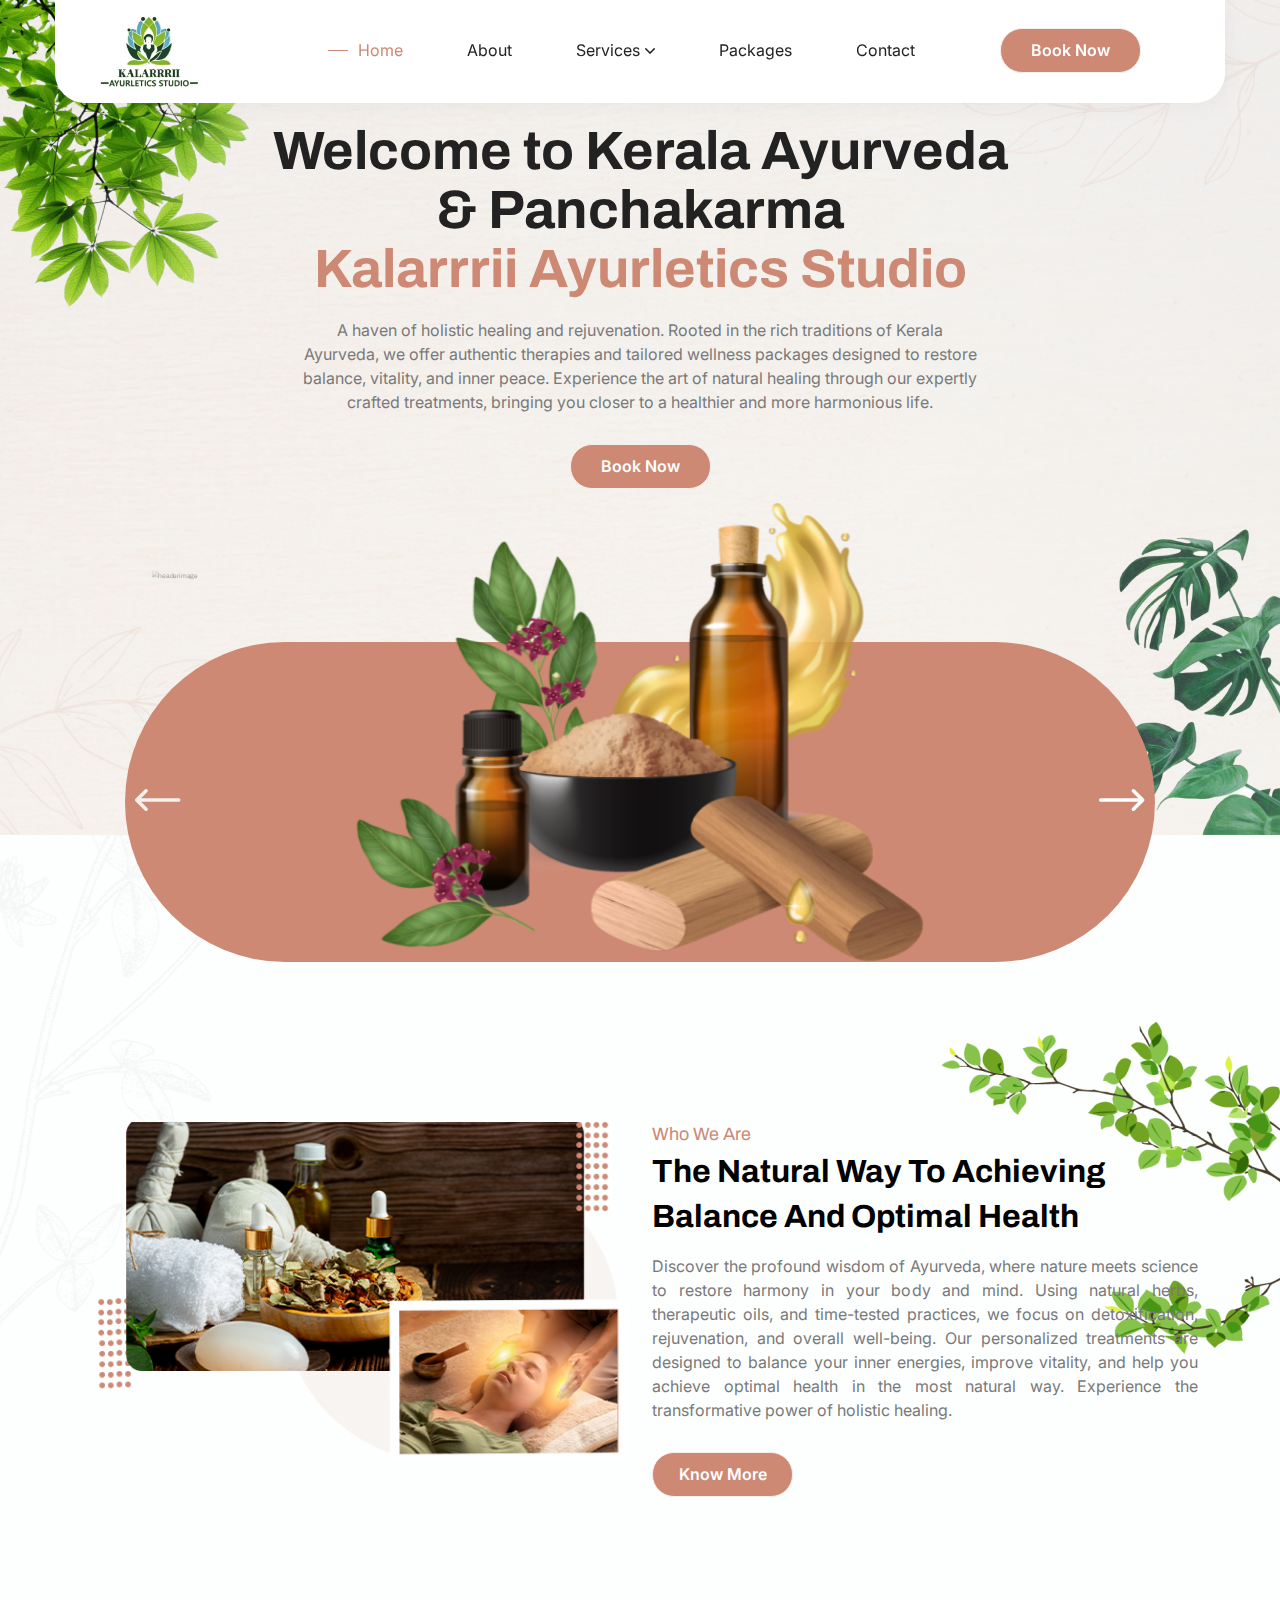
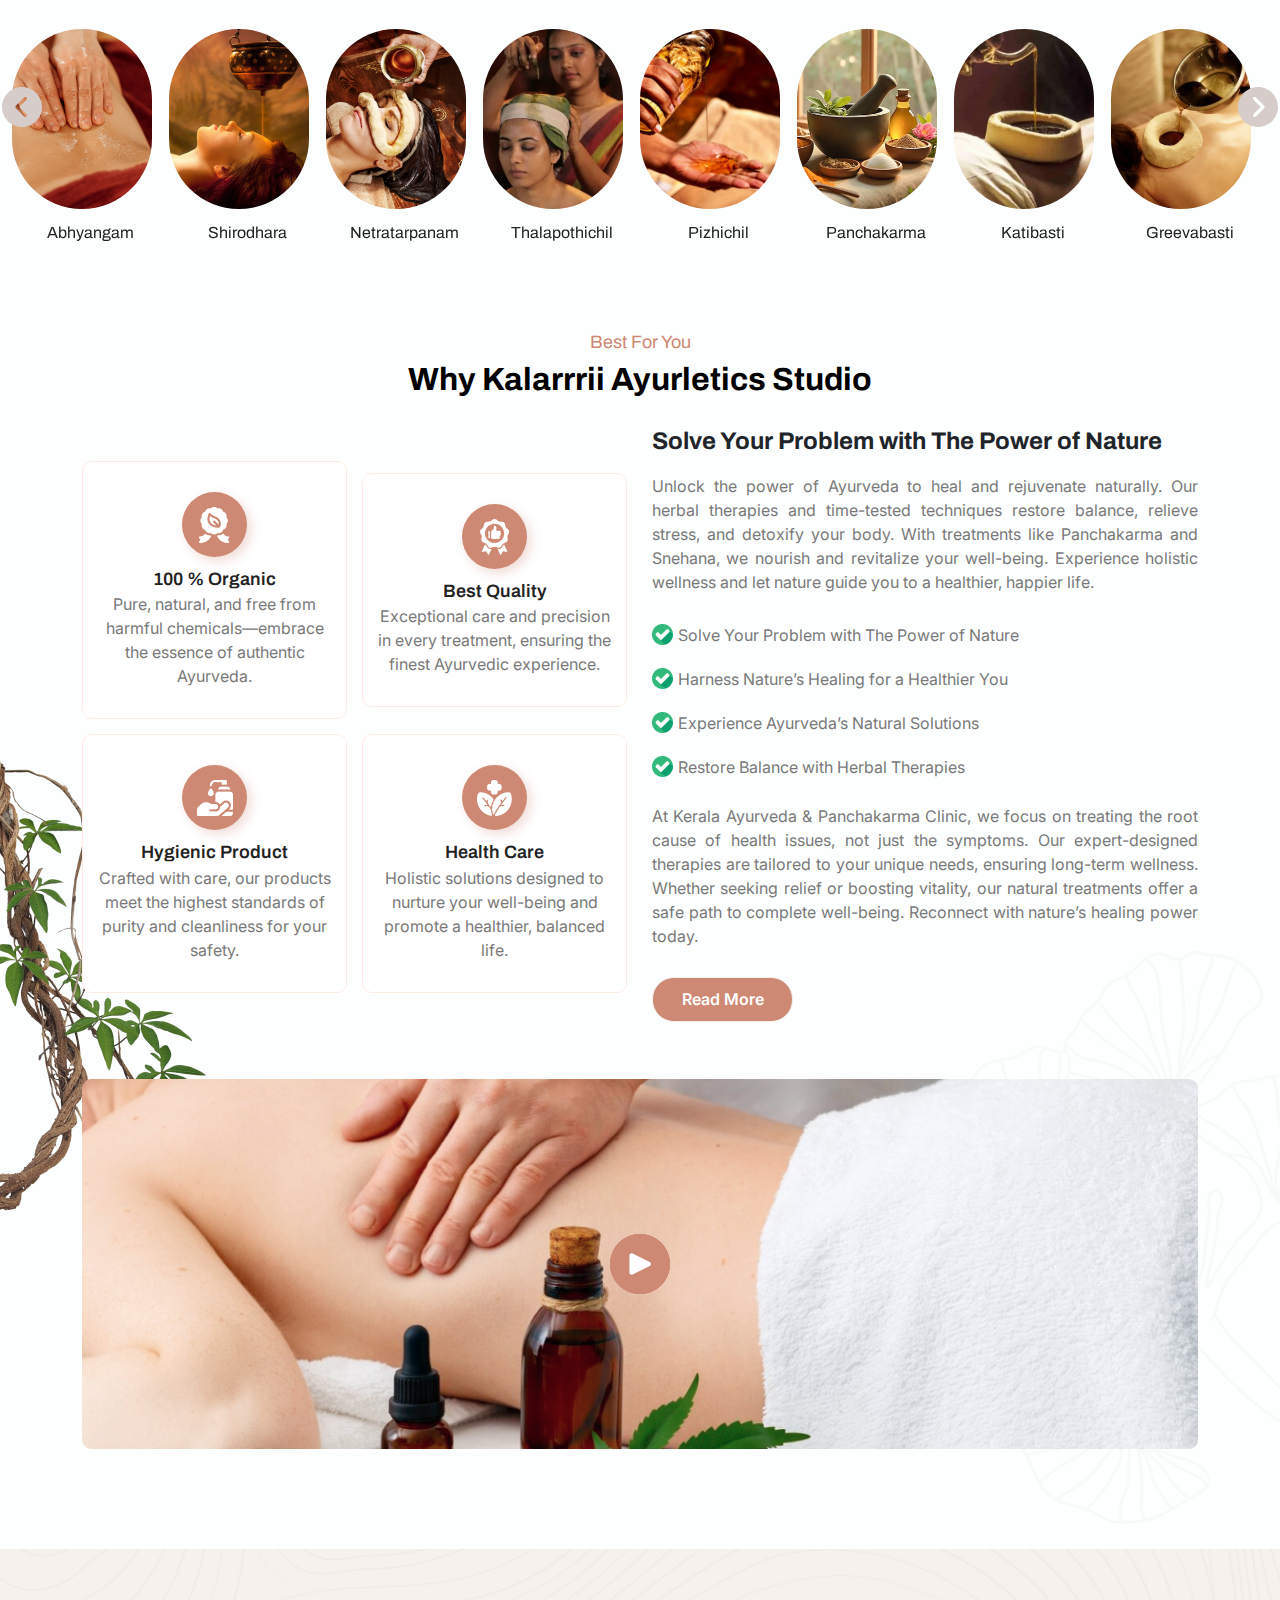
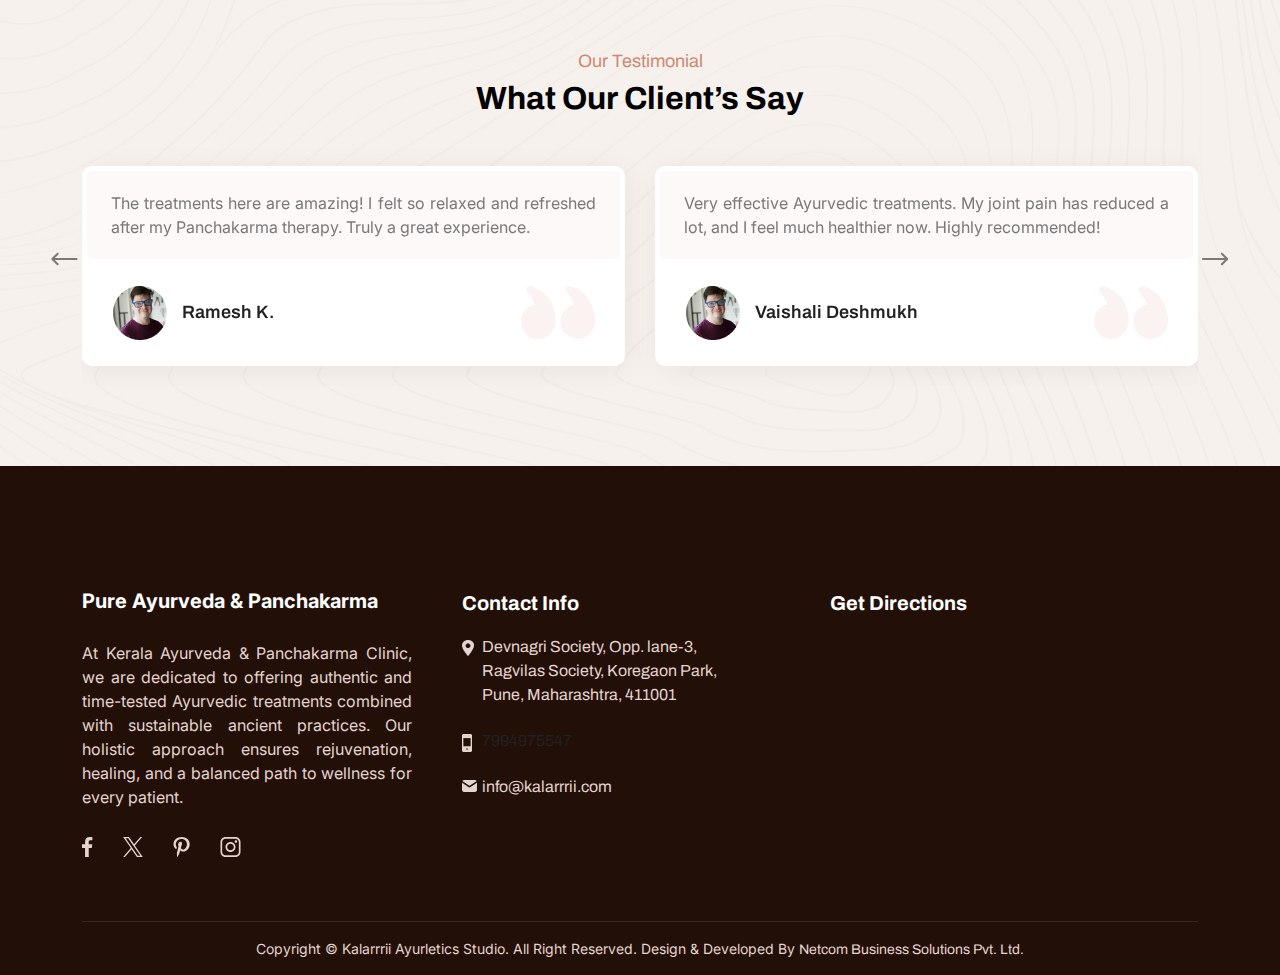
==== commit 26734279: "Add files via upload" ====
--- a/index.html
+++ b/index.html
@@ -1,1653 +1,1715 @@
-<!DOCTYPE html>
-<!-- 
-Template Name:Pure Ayurveda HTML5 Website Template
-Version: 1.0.0
-Author: PixelNX
--->
-<!--[if IE 8]> <html lang="en" class="ie8 no-js"> <![endif]-->
-<!--[if IE 9]> <html lang="en" class="ie9 no-js"> <![endif]-->
-<!--[if !IE]><!-->
-<html lang="zxx">
-
-<!-- Begin Head -->
-
-
-<!-- Mirrored from kamleshyadav.com/html/pure-ayurveda/html/pureayurveda-demo/index.html by HTTrack Website Copier/3.x [XR&CO'2014], Sat, 29 Mar 2025 05:43:39 GMT -->
-<!-- Added by HTTrack --><meta http-equiv="content-type" content="text/html;charset=UTF-8" /><!-- /Added by HTTrack -->
-<head>
-    <title>Kalarrrii Ayurletics Studio</title>
-    <meta charset="UTF-8">
-    <meta name="description" content="Free Web tutorials">
-    <meta name="keywords" content="HTML, CSS, JavaScript">
-    <meta name="author" content="John Doe">
-    <meta name="viewport" content="width=device-width, initial-scale=1.0">
-    <!-- font-family  -->
-    <link rel="preconnect" href="https://fonts.googleapis.com/">
-    <link rel="preconnect" href="https://fonts.gstatic.com/" crossorigin>
-    <link
-        href="https://fonts.googleapis.com/css2?family=Archivo:ital,wght@0,100..900;1,100..900&amp;family=Inter:ital,opsz,wght@0,14..32,100..900;1,14..32,100..900&amp;display=swap"
-        rel="stylesheet">
-    <!-- custom css link -->
-    <link rel="stylesheet" href="assets/css/bootstrap.min.css">
-    <link rel="stylesheet" href="assets/css/font-awesome.min.css">
-    <link rel="stylesheet" href="assets/css/select2.min.css">
-    <link rel="stylesheet" href="assets/css/flatpickr.min.css">
-    <link rel="stylesheet" href="assets/css/swiper-bundle.min.css">
-    <link rel="stylesheet" href="assets/css/style.css">
-    <link rel="stylesheet" href="assets/css/responsive.css">
-    <!-- favicon -->
-    <link rel="icon" type="image/png" href="assets/images/Logo/Favicon.png">
-</head>
-
-<body>
-    <!------------- Loader start ----------->
-    <!-- <div class="ayur-loader">
-        <div class="ayur-spin">
-            <img src="assets/images/loader.gif" alt="loader">
-        </div>
-    </div> -->
-    <!------------- Loader End ----------->
-    <!------------- Header Section start ----------->
-    <div class="ayur-menu-wrapper">
-        <div class="container">
-            <div class="row align-items-center">
-                <div class="col-lg-2 col-md-4 col-sm-5 col-6">
-                    <div class="ayur-menu-logo">
-                        <a href="index.html"><img src="assets/images/Logo/Kalarri-logo.png" style="height: 80px !important;"></a>
-                    </div>
-                </div>
-                <div class="col-lg-10 col-md-8 col-sm-7 col-6">
-                    <div class="ayur-navmenu-wrapper">
-                        <div class="ayur-nav-menu">
-                            <ul>
-                                <li class="active"><a href="index.html">Home</a></li>
-                                <li><a href="about.html">About</a></li>
-                                <!-- <li><a href="shop.html">Shop</a></li> -->
-                                <!-- <li><a href="services.html">Services</a></li> -->
-
-                                <li class="ayur-has-menu"><a href="javascript:void(0)">Services
-                                    <svg version="1.1" x="0" y="0" viewBox="0 0 491.996 491.996"
-                                        style="enable-background:new 0 0 512 512">
-                                        <g>
-                                            <path
-                                                d="m484.132 124.986-16.116-16.228c-5.072-5.068-11.82-7.86-19.032-7.86-7.208 0-13.964 2.792-19.036 7.86l-183.84 183.848L62.056 108.554c-5.064-5.068-11.82-7.856-19.028-7.856s-13.968 2.788-19.036 7.856l-16.12 16.128c-10.496 10.488-10.496 27.572 0 38.06l219.136 219.924c5.064 5.064 11.812 8.632 19.084 8.632h.084c7.212 0 13.96-3.572 19.024-8.632l218.932-219.328c5.072-5.064 7.856-12.016 7.864-19.224 0-7.212-2.792-14.068-7.864-19.128z"
-                                                opacity="1"></path>
-                                        </g>
-                                    </svg>
-                                </a>
-                                <ul class="ayur-submenu">
-                                    <li><a href="#">Services 1</a></li>
-                                    <li><a href="#">Services 2</a></li>
-                                    <li><a href="#">Services 3</a></li>
-                                </ul>
-                            </li>
-
-                                <!-- <li><a href="blog.html">Blog</a></li> -->
-                                 
-                                <!-- <li class="ayur-has-menu"><a href="javascript:void(0)">Pages
-                                        <svg version="1.1" x="0" y="0" viewBox="0 0 491.996 491.996"
-                                            style="enable-background:new 0 0 512 512">
-                                            <g>
-                                                <path
-                                                    d="m484.132 124.986-16.116-16.228c-5.072-5.068-11.82-7.86-19.032-7.86-7.208 0-13.964 2.792-19.036 7.86l-183.84 183.848L62.056 108.554c-5.064-5.068-11.82-7.856-19.028-7.856s-13.968 2.788-19.036 7.856l-16.12 16.128c-10.496 10.488-10.496 27.572 0 38.06l219.136 219.924c5.064 5.064 11.812 8.632 19.084 8.632h.084c7.212 0 13.96-3.572 19.024-8.632l218.932-219.328c5.072-5.064 7.856-12.016 7.864-19.224 0-7.212-2.792-14.068-7.864-19.128z"
-                                                    opacity="1"></path>
-                                            </g>
-                                        </svg>
-                                    </a>
-                                    <ul class="ayur-submenu">
-                                        <li><a href="blog-single.html">Blog Single</a></li>
-                                        <li><a href="shop-single.html">Shop Single</a></li>
-                                        <li><a href="cart.html">Cart</a></li>
-                                        <li><a href="checkout.html">Checkout</a></li>
-                                        <li><a href="profile.html">Profile</a></li>
-                                    </ul>
-                                </li> -->
-                                <li><a href="#">Packages</a></li>
-                                <li><a href="contact.html">Contact</a></li>
-                            </ul>
-                        </div>
-                        <!-- <div class="ayur-nav-icons">
-                            <div class="ayur-nav-like">
-                                <a href="wishlist.html">
-                                    <span class="icon">
-                                        <svg width="21" height="17" viewBox="0 0 21 17" fill="none"
-                                            xmlns="http://www.w3.org/2000/svg">
-                                            <path
-                                                d="M14.6647 0C12.9947 0 11.5308 0.744645 10.4311 2.15348C10.2912 2.33306 10.16 2.51925 10.0379 2.7114C9.91579 2.51925 9.78456 2.33306 9.64463 2.15348C8.54497 0.744645 7.08101 0 5.41104 0C2.25633 0 0 2.64149 0 5.81114C0 9.43548 2.97046 12.8513 9.63153 16.8865C9.75642 16.9622 9.89715 17 10.0379 17C10.1786 17 10.3193 16.9622 10.4442 16.8866C17.1053 12.8513 20.0757 9.43552 20.0757 5.81118C20.0757 2.64318 17.8213 0 14.6647 0ZM16.4353 10.3241C15.0486 11.8714 12.953 13.5007 10.0379 15.2969C7.12277 13.5007 5.02717 11.8714 3.64041 10.3241C2.24617 8.7684 1.56842 7.2922 1.56842 5.81118C1.56842 3.52898 3.11072 1.56842 5.41104 1.56842C6.58249 1.56842 7.58134 2.07776 8.37986 3.08233C9.01836 3.88572 9.28738 4.71529 9.28927 4.72121C9.33905 4.88083 9.43853 5.02035 9.57321 5.11943C9.7079 5.2185 9.87072 5.27194 10.0379 5.27194C10.2051 5.27194 10.3679 5.2185 10.5026 5.11943C10.6373 5.02035 10.7368 4.88083 10.7866 4.72121C10.789 4.71329 11.05 3.90959 11.6675 3.11848C12.4703 2.08992 13.4787 1.56838 14.6647 1.56838C16.9675 1.56838 18.5073 3.53082 18.5073 5.81114C18.5073 7.29216 17.8296 8.76836 16.4353 10.3241Z"
-                                                fill="#222222" />
-                                        </svg>
-                                    </span>
-                                </a>
-                            </div>
-                            <div class="ayur-nav-product">
-                                <a href="cart.html">
-                                    <span class="icon">
-                                        <svg width="16" height="17" viewBox="0 0 16 17" fill="none"
-                                            xmlns="http://www.w3.org/2000/svg">
-                                            <path fill-rule="evenodd" clip-rule="evenodd"
-                                                d="M3.91343 4.14634H2.81175C2.44474 4.14636 2.09137 4.28542 1.82279 4.53554C1.55421 4.78565 1.39037 5.12824 1.36426 5.49432L0.65358 15.4455C0.639403 15.6443 0.666313 15.8439 0.732633 16.0318C0.798954 16.2197 0.903263 16.3919 1.03906 16.5378C1.17486 16.6836 1.33924 16.7999 1.52195 16.8794C1.70466 16.9589 1.9018 17 2.10107 17H13.5881C13.7873 16.9999 13.9844 16.9587 14.1671 16.8792C14.3497 16.7996 14.514 16.6833 14.6498 16.5375C14.7856 16.3917 14.8899 16.2195 14.9563 16.0316C15.0226 15.8438 15.0496 15.6443 15.0356 15.4455L14.3249 5.49432C14.2988 5.12824 14.1349 4.78565 13.8664 4.53554C13.5978 4.28542 13.2444 4.14636 12.8774 4.14634H11.7836V3.93902C11.7836 2.89433 11.3686 1.89242 10.6299 1.15371C9.89118 0.415003 8.88927 0 7.84458 0C5.7486 0 3.81143 1.66932 3.90556 3.93902L3.91343 4.14634ZM11.7836 5.39024V8.5C11.7836 8.66495 11.7181 8.82315 11.6014 8.93979C11.4848 9.05642 11.3266 9.12195 11.1617 9.12195C10.9967 9.12195 10.8385 9.05642 10.7219 8.93979C10.6052 8.82315 10.5397 8.66495 10.5397 8.5V5.39024H5.14946V8.5C5.14946 8.66495 5.08393 8.82315 4.96729 8.93979C4.85065 9.05642 4.69246 9.12195 4.52751 9.12195C4.36255 9.12195 4.20436 9.05642 4.08772 8.93979C3.97108 8.82315 3.90556 8.66495 3.90556 8.5C3.90556 8.5 3.95946 7.04671 3.94163 5.39024H2.81175C2.7594 5.39032 2.70902 5.41019 2.67072 5.44588C2.63241 5.48156 2.60903 5.53042 2.60526 5.58263L1.89417 15.5339C1.89211 15.5623 1.89594 15.5908 1.90541 15.6177C1.91488 15.6446 1.92979 15.6692 1.94921 15.69C1.96862 15.7109 1.99213 15.7275 2.01825 15.7389C2.04438 15.7503 2.07257 15.7561 2.10107 15.7561H13.5881C13.6165 15.756 13.6447 15.7501 13.6708 15.7386C13.6968 15.7272 13.7203 15.7106 13.7397 15.6898C13.7591 15.669 13.774 15.6444 13.7835 15.6176C13.793 15.5907 13.7969 15.5622 13.795 15.5339L13.0839 5.58263C13.0801 5.53042 13.0567 5.48156 13.0184 5.44588C12.9801 5.41019 12.9298 5.39032 12.8774 5.39024H11.7836ZM10.5397 4.14634V3.93902C10.5397 3.22423 10.2558 2.53872 9.75032 2.03329C9.24489 1.52785 8.55937 1.2439 7.84458 1.2439C7.12979 1.2439 6.44427 1.52785 5.93884 2.03329C5.43341 2.53872 5.14946 3.22423 5.14946 3.93902V4.14634H10.5397Z"
-                                                fill="#222222" />
-                                        </svg>
-                                    </span>
-                                    <span class="ayur-nav-provalue">2</span>
-                                </a>
-                            </div>
-                            <div class="ayur-nav-user">
-                                <a href="profile.html">
-                                    <span class="icon">
-                                        <svg width="15" height="17" viewBox="0 0 15 17" fill="none"
-                                            xmlns="http://www.w3.org/2000/svg">
-                                            <path fill-rule="evenodd" clip-rule="evenodd"
-                                                d="M7.66405 0C10.1737 0 12.2106 2.03684 12.2106 4.54651C12.2106 7.05619 10.1737 9.09302 7.66405 9.09302C5.15438 9.09302 3.11754 7.05619 3.11754 4.54651C3.11754 2.03684 5.15438 0 7.66405 0ZM7.66405 1.18605C5.80907 1.18605 4.30359 2.69153 4.30359 4.54651C4.30359 6.40149 5.80907 7.90698 7.66405 7.90698C9.51903 7.90698 11.0245 6.40149 11.0245 4.54651C11.0245 2.69153 9.51903 1.18605 7.66405 1.18605ZM14.978 15.6163C14.978 15.9833 14.8322 16.3352 14.5727 16.5947C14.3132 16.8542 13.9613 17 13.5943 17H1.73382C1.36683 17 1.01488 16.8542 0.75538 16.5947C0.495882 16.3352 0.350098 15.9833 0.350098 15.6163C0.350098 13.9911 0.995714 12.4324 2.14492 11.2832C3.29413 10.134 4.85278 9.48837 6.478 9.48837H8.8501C10.4753 9.48837 12.034 10.134 13.1832 11.2832C14.3324 12.4324 14.978 13.9911 14.978 15.6163ZM14.4016 16.1927C14.3913 16.1967 14.385 16.2014 14.385 16.2093L14.4016 16.1927ZM1.53614 15.6163C1.53614 15.7254 1.6247 15.814 1.73382 15.814H13.5943C13.6467 15.814 13.697 15.7931 13.7341 15.7561C13.7711 15.719 13.792 15.6687 13.792 15.6163C13.792 14.3056 13.2713 13.0486 12.3445 12.1219C11.4177 11.1951 10.1608 10.6744 8.8501 10.6744H6.478C5.16734 10.6744 3.91036 11.1951 2.98358 12.1219C2.0568 13.0486 1.53614 14.3056 1.53614 15.6163Z"
-                                                fill="#222222" />
-                                        </svg>
-                                    </span>
-                                </a>
-                            </div>
-                        </div> -->
-                        <a href="shop.html" class="ayur-btn">Book Now</a>
-                        <div class="ayur-toggle-btn">
-                            <span></span>
-                            <span></span>
-                            <span></span>
-                        </div>
-
-                    </div>
-                </div>
-            </div>
-        </div>
-    </div>
-    <!------------- Header Section End ----------->
-    <!------------- Banner Section start ----------->
-    <div class="ayur-banner-section">
-        <div class="container">
-            <div class="row">
-                <div class="col-lg-12 col-md-12 col-sm-12">
-                    <div class="ayur-banner-heading">
-                        <h1>Welcome to Kerala Ayurveda & Panchakarma <br><span>Kalarrrii Ayurletics Studio</span> </h1>
-                        <p>A haven of holistic healing and rejuvenation. Rooted in the rich traditions of Kerala Ayurveda, we offer authentic therapies and tailored wellness packages designed to restore balance, vitality, and inner peace. Experience the art of natural healing through our expertly crafted treatments, bringing you closer to a healthier and more harmonious life.</p>
-                        <a href="shop.html" class="ayur-btn">Book Now</a>
-                    </div>
-                </div>
-            </div>
-            <div class="row">
-                <div class="col-lg-12">
-                    <div class="ayur-banner-slider-sec">
-                        <div class="swiper ayur-banner-slider" swiper_scale_active>
-                            <div class="swiper-wrapper">
-                                <div class="swiper-slide">
-                                    <div class="ayur-ban-slide">
-                                        <img src="assets/images/ban-head-Image.png" alt="headerimage">
-                                    </div>
-                                </div>
-                                <div class="swiper-slide">
-                                    <div class="ayur-ban-slide">
-                                        <img src="assets/images/ban-head-Image.png" alt="headerimage">
-                                    </div>
-                                </div>
-                                <div class="swiper-slide">
-                                    <div class="ayur-ban-slide">
-                                        <img src="assets/images/ban-head-Image.png" alt="headerimage">
-                                    </div>
-                                </div>
-                                <div class="swiper-slide">
-                                    <div class="ayur-ban-slide">
-                                        <img src="assets/images/ban-head-Image.png" alt="headerimage">
-                                    </div>
-                                </div>
-                                <div class="swiper-slide">
-                                    <div class="ayur-ban-slide">
-                                        <img src="assets/images/ban-head-Image.png" alt="headerimage">
-                                    </div>
-                                </div>
-                            </div>
-                            <div class="swiper-button-prev">
-                                <svg width="46" height="22" viewBox="0 0 46 22" fill="none"
-                                    xmlns="http://www.w3.org/2000/svg">
-                                    <path
-                                        d="M0.520424 9.74414L0.522022 9.74245L9.79254 0.51664C10.4871 -0.174498 11.6104 -0.171926 12.3017 0.522671C12.9929 1.21718 12.9903 2.34051 12.2958 3.03174L6.07152 9.22581H43.6452C44.6251 9.22581 45.4194 10.0201 45.4194 11C45.4194 11.9799 44.6251 12.7742 43.6452 12.7742H6.07161L12.2957 18.9683C12.9902 19.6595 12.9928 20.7828 12.3016 21.4773C11.6103 22.172 10.4869 22.1744 9.79245 21.4834L0.521931 12.2575L0.520336 12.2559C-0.17453 11.5623 -0.17231 10.4354 0.520424 9.74414Z"
-                                        fill="#F6F1ED" />
-                                </svg>
-                            </div>
-                            <div class="swiper-button-next">
-                                <svg width="46" height="22" viewBox="0 0 46 22" fill="none"
-                                    xmlns="http://www.w3.org/2000/svg">
-                                    <path
-                                        d="M44.899 9.74414L44.8974 9.74245L35.6269 0.51664C34.9324 -0.174498 33.8091 -0.171926 33.1177 0.522671C32.4265 1.21718 32.4292 2.34051 33.1237 3.03174L39.3479 9.22581H1.77419C0.794307 9.22581 0 10.0201 0 11C0 11.9799 0.794307 12.7742 1.77419 12.7742H39.3478L33.1238 18.9683C32.4293 19.6595 32.4266 20.7828 33.1178 21.4773C33.8091 22.172 34.9326 22.1744 35.627 21.4834L44.8975 12.2575L44.8991 12.2559C45.594 11.5623 45.5917 10.4354 44.899 9.74414Z"
-                                        fill="white" />
-                                </svg>
-                            </div>
-                        </div>
-                    </div>
-                </div>
-            </div>
-        </div>
-        <div class="ayur-ban-leaf">
-            <img src="assets/images/ban-leafleft.png" alt="leaf-image">
-            <img src="assets/images/ban-leafright.png" alt="leaf-image">
-        </div>
-    </div>
-    <!------------- Banner Section end ----------->
-    <!------------- Care Section start ----------->
-    <div class="ayur-care-slider-wrapper">
-        <div class="container-fluid">
-            <div class="ayur-care-slider-sec">
-                <div class="swiper ayur-care-slider">
-                    <div class="swiper-wrapper">
-                        
-                        <div class="swiper-slide">
-                            <div class="ayur-careslide-box">
-                                <div class="ayur-careslider-img">
-                                    <img src="assets/images/ShortTheropy/Abhyangam.jpeg" alt="img">
-                                </div>
-                                <h3> Abhyangam</h3>
-                            </div>
-                        </div>
-
-                        <div class="swiper-slide">
-                            <div class="ayur-careslide-box">
-                                <div class="ayur-careslider-img">
-                                    <img src="assets/images/ShortTheropy/Shirodhara.jpg" alt="img" style="object-position: 80% 50%;">
-                                </div>
-                                <h3> Shirodhara</h3>
-                            </div>
-                        </div>
-
-                        <div class="swiper-slide">
-                            <div class="ayur-careslide-box">
-                                <div class="ayur-careslider-img">
-                                    <img src="assets/images/ShortTheropy/NetraTarpanam.jpg" alt="img">
-                                </div>
-                                <h3> Netratarpanam</h3>
-                            </div>
-                        </div>
-
-                        <div class="swiper-slide">
-                            <div class="ayur-careslide-box">
-                                <div class="ayur-careslider-img">
-                                    <img src="assets/images/ShortTheropy/Thalapothichil.webp" alt="img">
-                                </div>
-                                <h3> Thalapothichil</h3>
-                            </div>
-                        </div>
-
-                        <div class="swiper-slide">
-                            <div class="ayur-careslide-box">
-                                <div class="ayur-careslider-img">
-                                    <img src="assets/images/ShortTheropy/Pizhichil.jpg" alt="img">
-                                </div>
-                                <h3> Pizhichil</h3>
-                            </div>
-                        </div>
-
-                        <div class="swiper-slide">
-                            <div class="ayur-careslide-box">
-                                <div class="ayur-careslider-img">
-                                    <img src="assets/images/Longtheropy/Panchakarma.jpg" alt="img" style="object-position: 80% 50%;">
-                                </div>
-                                <h3>Panchakarma</h3>
-                            </div>
-                        </div>
-
-                        <div class="swiper-slide">
-                            <div class="ayur-careslide-box">
-                                <div class="ayur-careslider-img">
-                                    <img src="assets/images/Longtheropy/Katibasti.webp" alt="img" style="object-position: 23% 50%;">
-                                </div>
-                                <h3>Katibasti</h3>
-                            </div>
-                        </div>
-
-                        <div class="swiper-slide">
-                            <div class="ayur-careslide-box">
-                                <div class="ayur-careslider-img">
-                                    <img src="assets/images/Longtheropy/Greevabasti.jpeg" alt="img">
-                                </div>
-                                <h3>Greevabasti</h3>
-                            </div>
-                        </div>
-
-                        <div class="swiper-slide">
-                            <div class="ayur-careslide-box">
-                                <div class="ayur-careslider-img">
-                                    <img src="assets/images/Longtheropy/Janu Basti.png" alt="img" style="object-position: 62% 50%;">
-                                </div>
-                                <h3> Janu Basti</h3>
-                            </div>
-                        </div>
-
-                        <div class="swiper-slide">
-                            <div class="ayur-careslide-box">
-                                <div class="ayur-careslider-img">
-                                    <img src="assets/images/Longtheropy/Shiro Basti.png" alt="img" style="object-position: 82% 50%;">
-                                </div>
-                                <h3> Shiro Basti</h3>
-                            </div>
-                        </div>
-
-                        <div class="swiper-slide">
-                            <div class="ayur-careslide-box">
-                                <div class="ayur-careslider-img">
-                                    <img src="assets/images/Longtheropy/Ela Kizhi.jpg" alt="img" style="object-position: 57%">
-                                </div>
-                                <h3>Ela Kizhi</h3>
-                            </div>
-                        </div>
-
-                        <div class="swiper-slide">
-                            <div class="ayur-careslide-box">
-                                <div class="ayur-careslider-img">
-                                    <img src="assets/images/Longtheropy/Navara Kizhi.jpg" alt="img" style="object-position: 23% 10%">
-                                </div>
-                                <h3>Navara Kizhi</h3>
-                            </div>
-                        </div>
-
-                        <div class="swiper-slide">
-                            <div class="ayur-careslide-box">
-                                <div class="ayur-careslider-img">
-                                    <img src="assets/images/Longtheropy/Udwarthanam.webp" alt="img" style="object-position:bottom">
-                                </div>
-                                <h3>Udwarthanam</h3>
-                            </div>
-                        </div>
-
-        
-                        
-                    </div>
-                </div>
-                <div class="swiper-button-prev">
-                    <svg width="40" height="40" viewBox="0 0 40 40" fill="none" xmlns="http://www.w3.org/2000/svg">
-                        <path
-                            d="M20 0C31.0284 0 40 8.97164 40 20C40 31.0284 31.0284 40 20 40C8.97164 40 0 31.0284 0 20C0 8.97164 8.97164 0 20 0ZM13.8216 21.1784L22.155 29.5116C22.3096 29.6666 22.4932 29.7896 22.6955 29.8734C22.8977 29.9572 23.1145 30.0002 23.3334 30C23.5523 30.0002 23.769 29.9572 23.9712 29.8733C24.1735 29.7895 24.3571 29.6666 24.5117 29.5116C25.1634 28.86 25.1634 27.8066 24.5117 27.155L17.3566 20L24.5116 12.845C25.1633 12.1934 25.1633 11.14 24.5116 10.4884C23.86 9.83672 22.8066 9.83672 22.155 10.4884L13.8216 18.8217C13.17 19.4734 13.17 20.5266 13.8216 21.1784Z"
-                            fill="#D6CDCA" />
-                    </svg>
-                </div>
-                <div class="swiper-button-next">
-                    <svg width="40" height="40" viewBox="0 0 40 40" fill="none" xmlns="http://www.w3.org/2000/svg">
-                        <path
-                            d="M20 0C8.97164 0 0 8.97164 0 20C0 31.0284 8.97164 40 20 40C31.0284 40 40 31.0284 40 20C40 8.97164 31.0284 0 20 0ZM26.1784 21.1784L17.845 29.5116C17.6904 29.6666 17.5068 29.7896 17.3045 29.8734C17.1023 29.9572 16.8855 30.0002 16.6666 30C16.4477 30.0002 16.231 29.9572 16.0288 29.8733C15.8265 29.7895 15.6429 29.6666 15.4883 29.5116C14.8366 28.86 14.8366 27.8066 15.4883 27.155L22.6434 20L15.4884 12.845C14.8367 12.1934 14.8367 11.14 15.4884 10.4884C16.14 9.83672 17.1934 9.83672 17.845 10.4884L26.1784 18.8217C26.83 19.4734 26.83 20.5266 26.1784 21.1784Z"
-                            fill="#CD8973" />
-                    </svg>
-                </div>
-            </div>
-        </div>
-    </div>
-    <!------------- Care Section end ----------->
-
-    <!------------- Top Product Section start ----------->
-    <!-- <div class="ayur-bgcover ayur-topproduct-sec">
-        <div class="container">
-            <div class="row">
-                <div class="col-lg-12 col-md-12 col-sm-12">
-                    <div class="ayur-heading-wrap">
-                        <h5>Medicine</h5>
-                        <h3>Our Top Products</h3>
-                    </div>
-                </div>
-            </div>
-            <div class="row">
-                <div class="col-lg-4 col-md-6 col-sm-6">
-                    <div class="ayur-tpro-box">
-                        <div class="ayur-tpro-img">
-                            <img src="assets/images/product-img1.png" alt="img">
-                            <div class="ayur-tpro-sale">
-                                <p>Sale</p>
-                                <div class="ayur-tpro-like">
-                                    <a href="javascript:void(0)" class="ayur-tpor-click">
-                                        <img src="assets/images/like.svg" class="unlike" />
-                                        <img src="assets/images/like-fill.svg" class="like" />
-                                    </a>
-                                </div>
-                            </div>
-                        </div>
-                        <div class="ayur-tpro-text">
-                            <h3><a href="shop-single.html">Black Organic Tea</a></h3>
-                            <div class="ayur-tpro-price">
-                                <p><del>$100</del>$50</p>
-                                <div class="ayur-tpro-star">
-                                    <img src="assets/images/star-icon.png" alt="star">
-                                    <p>4.5/5</p>
-                                </div>
-                            </div>
-
-                            <div class="ayur-tpro-btn">
-                                <a href="cart.html" class="ayur-btn">
-                                    <span>
-                                        <svg width="20" height="19" viewBox="0 0 20 19" fill="none"
-                                            xmlns="http://www.w3.org/2000/svg">
-                                            <path
-                                                d="M0.826087 2.39643e-08C0.606995 2.39643e-08 0.396877 0.0870339 0.241955 0.241955C0.0870339 0.396877 0 0.606995 0 0.826087C0 1.04518 0.0870339 1.2553 0.241955 1.41022C0.396877 1.56514 0.606995 1.65217 0.826087 1.65217H2.29652C2.4166 1.65238 2.53358 1.69029 2.63096 1.76054C2.72834 1.8308 2.8012 1.92986 2.83926 2.04374L5.56287 10.2162C5.6843 10.5797 5.69917 10.9696 5.60665 11.3413L5.38278 12.2393C5.05317 13.5561 6.07835 14.8696 7.43478 14.8696H17.3478C17.5669 14.8696 17.777 14.7825 17.932 14.6276C18.0869 14.4727 18.1739 14.2626 18.1739 14.0435C18.1739 13.8244 18.0869 13.6143 17.932 13.4593C17.777 13.3044 17.5669 13.2174 17.3478 13.2174H7.43478C7.11261 13.2174 6.90609 12.953 6.98457 12.6416L7.15391 11.9659C7.18244 11.8516 7.24833 11.7501 7.34112 11.6775C7.43391 11.6049 7.54828 11.5654 7.66609 11.5652H16.5217C16.6953 11.5654 16.8646 11.511 17.0055 11.4095C17.1463 11.3081 17.2517 11.1649 17.3065 11.0002L19.508 4.39148C19.5494 4.26729 19.5607 4.13505 19.5409 4.00566C19.5211 3.87626 19.4709 3.75342 19.3943 3.64725C19.3178 3.54108 19.2171 3.45463 19.1005 3.39501C18.984 3.33539 18.855 3.30432 18.7241 3.30435H5.415C5.29478 3.30431 5.17762 3.26649 5.08007 3.19622C4.98253 3.12595 4.90954 3.0268 4.87143 2.91278L4.0883 0.565043C4.03349 0.400482 3.92828 0.257348 3.78757 0.15593C3.64686 0.0545128 3.4778 -4.17427e-05 3.30435 2.39643e-08H0.826087ZM6.6087 15.6957C6.17051 15.6957 5.75028 15.8697 5.44043 16.1796C5.13059 16.4894 4.95652 16.9096 4.95652 17.3478C4.95652 17.786 5.13059 18.2062 5.44043 18.5161C5.75028 18.8259 6.17051 19 6.6087 19C7.04688 19 7.46712 18.8259 7.77696 18.5161C8.0868 18.2062 8.26087 17.786 8.26087 17.3478C8.26087 16.9096 8.0868 16.4894 7.77696 16.1796C7.46712 15.8697 7.04688 15.6957 6.6087 15.6957ZM16.5217 15.6957C16.0836 15.6957 15.6633 15.8697 15.3535 16.1796C15.0436 16.4894 14.8696 16.9096 14.8696 17.3478C14.8696 17.786 15.0436 18.2062 15.3535 18.5161C15.6633 18.8259 16.0836 19 16.5217 19C16.9599 19 17.3802 18.8259 17.69 18.5161C17.9998 18.2062 18.1739 17.786 18.1739 17.3478C18.1739 16.9096 17.9998 16.4894 17.69 16.1796C17.3802 15.8697 16.9599 15.6957 16.5217 15.6957Z"
-                                                fill="white" />
-                                        </svg>
-                                    </span>
-                                    Add to Cart
-                                </a>
-                            </div>
-                        </div>
-                    </div>
-                </div>
-                <div class="col-lg-4 col-md-6 col-sm-6">
-                    <div class="ayur-tpro-box">
-                        <div class="ayur-tpro-img">
-                            <img src="assets/images/product-img2.png" alt="img">
-                            <div class="ayur-tpro-sale ayur-tpro-sale-off">
-                                <p>30% Off</p>
-                                <div class="ayur-tpro-like">
-                                    <a href="javascript:void(0)" class="ayur-tpor-click">
-                                        <img src="assets/images/like.svg" class="unlike" />
-                                        <img src="assets/images/like-fill.svg" class="like" />
-                                    </a>
-                                </div>
-                            </div>
-                        </div>
-                        <div class="ayur-tpro-text">
-                            <h3><a href="shop-single.html">Loose Leaf Tea</a></h3>
-                            <div class="ayur-tpro-price">
-                                <p><del>$100</del>$50</p>
-                                <div class="ayur-tpro-star">
-                                    <img src="assets/images/star-icon.png" alt="star">
-                                    <p>4.5/5</p>
-                                </div>
-                            </div>
-                            <div class="ayur-tpro-btn">
-                                <a href="cart.html" class="ayur-btn">
-                                    <span>
-                                        <svg width="20" height="19" viewBox="0 0 20 19" fill="none"
-                                            xmlns="http://www.w3.org/2000/svg">
-                                            <path
-                                                d="M0.826087 2.39643e-08C0.606995 2.39643e-08 0.396877 0.0870339 0.241955 0.241955C0.0870339 0.396877 0 0.606995 0 0.826087C0 1.04518 0.0870339 1.2553 0.241955 1.41022C0.396877 1.56514 0.606995 1.65217 0.826087 1.65217H2.29652C2.4166 1.65238 2.53358 1.69029 2.63096 1.76054C2.72834 1.8308 2.8012 1.92986 2.83926 2.04374L5.56287 10.2162C5.6843 10.5797 5.69917 10.9696 5.60665 11.3413L5.38278 12.2393C5.05317 13.5561 6.07835 14.8696 7.43478 14.8696H17.3478C17.5669 14.8696 17.777 14.7825 17.932 14.6276C18.0869 14.4727 18.1739 14.2626 18.1739 14.0435C18.1739 13.8244 18.0869 13.6143 17.932 13.4593C17.777 13.3044 17.5669 13.2174 17.3478 13.2174H7.43478C7.11261 13.2174 6.90609 12.953 6.98457 12.6416L7.15391 11.9659C7.18244 11.8516 7.24833 11.7501 7.34112 11.6775C7.43391 11.6049 7.54828 11.5654 7.66609 11.5652H16.5217C16.6953 11.5654 16.8646 11.511 17.0055 11.4095C17.1463 11.3081 17.2517 11.1649 17.3065 11.0002L19.508 4.39148C19.5494 4.26729 19.5607 4.13505 19.5409 4.00566C19.5211 3.87626 19.4709 3.75342 19.3943 3.64725C19.3178 3.54108 19.2171 3.45463 19.1005 3.39501C18.984 3.33539 18.855 3.30432 18.7241 3.30435H5.415C5.29478 3.30431 5.17762 3.26649 5.08007 3.19622C4.98253 3.12595 4.90954 3.0268 4.87143 2.91278L4.0883 0.565043C4.03349 0.400482 3.92828 0.257348 3.78757 0.15593C3.64686 0.0545128 3.4778 -4.17427e-05 3.30435 2.39643e-08H0.826087ZM6.6087 15.6957C6.17051 15.6957 5.75028 15.8697 5.44043 16.1796C5.13059 16.4894 4.95652 16.9096 4.95652 17.3478C4.95652 17.786 5.13059 18.2062 5.44043 18.5161C5.75028 18.8259 6.17051 19 6.6087 19C7.04688 19 7.46712 18.8259 7.77696 18.5161C8.0868 18.2062 8.26087 17.786 8.26087 17.3478C8.26087 16.9096 8.0868 16.4894 7.77696 16.1796C7.46712 15.8697 7.04688 15.6957 6.6087 15.6957ZM16.5217 15.6957C16.0836 15.6957 15.6633 15.8697 15.3535 16.1796C15.0436 16.4894 14.8696 16.9096 14.8696 17.3478C14.8696 17.786 15.0436 18.2062 15.3535 18.5161C15.6633 18.8259 16.0836 19 16.5217 19C16.9599 19 17.3802 18.8259 17.69 18.5161C17.9998 18.2062 18.1739 17.786 18.1739 17.3478C18.1739 16.9096 17.9998 16.4894 17.69 16.1796C17.3802 15.8697 16.9599 15.6957 16.5217 15.6957Z"
-                                                fill="white" />
-                                        </svg>
-                                    </span>
-                                    Add to Cart
-                                </a>
-                            </div>
-                        </div>
-                    </div>
-                </div>
-                <div class="col-lg-4 col-md-6 col-sm-6">
-                    <div class="ayur-tpro-box">
-                        <div class="ayur-tpro-img">
-                            <img src="assets/images/product-img3.png" alt="img">
-                            <div class="ayur-tpro-sale ayur-tpro-sale-star">
-                                <div class="ayur-tpro-like" class="ayur-tpor-click">
-                                    <a href="javascript:void(0)">
-                                        <img src="assets/images/like.svg" class="unlike" />
-                                        <img src="assets/images/like-fill.svg" class="like" />
-                                    </a>
-                                </div>
-                            </div>
-                        </div>
-                        <div class="ayur-tpro-text">
-                            <h3><a href="shop-single.html">Oolong Tea</a></h3>
-                            <div class="ayur-tpro-price">
-                                <p><del>$100</del>$50</p>
-                                <div class="ayur-tpro-star">
-                                    <img src="assets/images/star-icon.png" alt="star">
-                                    <p>4.5/5</p>
-                                </div>
-                            </div>
-                            <div class="ayur-tpro-btn">
-                                <a href="cart.html" class="ayur-btn">
-                                    <span>
-                                        <svg width="20" height="19" viewBox="0 0 20 19" fill="none"
-                                            xmlns="http://www.w3.org/2000/svg">
-                                            <path
-                                                d="M0.826087 2.39643e-08C0.606995 2.39643e-08 0.396877 0.0870339 0.241955 0.241955C0.0870339 0.396877 0 0.606995 0 0.826087C0 1.04518 0.0870339 1.2553 0.241955 1.41022C0.396877 1.56514 0.606995 1.65217 0.826087 1.65217H2.29652C2.4166 1.65238 2.53358 1.69029 2.63096 1.76054C2.72834 1.8308 2.8012 1.92986 2.83926 2.04374L5.56287 10.2162C5.6843 10.5797 5.69917 10.9696 5.60665 11.3413L5.38278 12.2393C5.05317 13.5561 6.07835 14.8696 7.43478 14.8696H17.3478C17.5669 14.8696 17.777 14.7825 17.932 14.6276C18.0869 14.4727 18.1739 14.2626 18.1739 14.0435C18.1739 13.8244 18.0869 13.6143 17.932 13.4593C17.777 13.3044 17.5669 13.2174 17.3478 13.2174H7.43478C7.11261 13.2174 6.90609 12.953 6.98457 12.6416L7.15391 11.9659C7.18244 11.8516 7.24833 11.7501 7.34112 11.6775C7.43391 11.6049 7.54828 11.5654 7.66609 11.5652H16.5217C16.6953 11.5654 16.8646 11.511 17.0055 11.4095C17.1463 11.3081 17.2517 11.1649 17.3065 11.0002L19.508 4.39148C19.5494 4.26729 19.5607 4.13505 19.5409 4.00566C19.5211 3.87626 19.4709 3.75342 19.3943 3.64725C19.3178 3.54108 19.2171 3.45463 19.1005 3.39501C18.984 3.33539 18.855 3.30432 18.7241 3.30435H5.415C5.29478 3.30431 5.17762 3.26649 5.08007 3.19622C4.98253 3.12595 4.90954 3.0268 4.87143 2.91278L4.0883 0.565043C4.03349 0.400482 3.92828 0.257348 3.78757 0.15593C3.64686 0.0545128 3.4778 -4.17427e-05 3.30435 2.39643e-08H0.826087ZM6.6087 15.6957C6.17051 15.6957 5.75028 15.8697 5.44043 16.1796C5.13059 16.4894 4.95652 16.9096 4.95652 17.3478C4.95652 17.786 5.13059 18.2062 5.44043 18.5161C5.75028 18.8259 6.17051 19 6.6087 19C7.04688 19 7.46712 18.8259 7.77696 18.5161C8.0868 18.2062 8.26087 17.786 8.26087 17.3478C8.26087 16.9096 8.0868 16.4894 7.77696 16.1796C7.46712 15.8697 7.04688 15.6957 6.6087 15.6957ZM16.5217 15.6957C16.0836 15.6957 15.6633 15.8697 15.3535 16.1796C15.0436 16.4894 14.8696 16.9096 14.8696 17.3478C14.8696 17.786 15.0436 18.2062 15.3535 18.5161C15.6633 18.8259 16.0836 19 16.5217 19C16.9599 19 17.3802 18.8259 17.69 18.5161C17.9998 18.2062 18.1739 17.786 18.1739 17.3478C18.1739 16.9096 17.9998 16.4894 17.69 16.1796C17.3802 15.8697 16.9599 15.6957 16.5217 15.6957Z"
-                                                fill="white" />
-                                        </svg>
-                                    </span>
-                                    Add to Cart
-                                </a>
-                            </div>
-                        </div>
-                    </div>
-                </div>
-                <div class="col-lg-4 col-md-6 col-sm-6">
-                    <div class="ayur-tpro-box">
-                        <div class="ayur-tpro-img">
-                            <img src="assets/images/product-img4.png" alt="img">
-                            <div class="ayur-tpro-sale ayur-tpro-sale-star">
-                                <div class="ayur-tpro-like">
-                                    <a href="javascript:void(0)" class="ayur-tpor-click">
-                                        <img src="assets/images/like.svg" class="unlike" />
-                                        <img src="assets/images/like-fill.svg" class="like" />
-                                    </a>
-                                </div>
-                            </div>
-                        </div>
-                        <div class="ayur-tpro-text">
-                            <h3><a href="shop-single.html">Black Organic Tea</a></h3>
-                            <div class="ayur-tpro-price">
-                                <p><del>$100</del>$50</p>
-                                <div class="ayur-tpro-star">
-                                    <img src="assets/images/star-icon.png" alt="star">
-                                    <p>4.5/5</p>
-                                </div>
-                            </div>
-                            <div class="ayur-tpro-btn">
-                                <a href="cart.html" class="ayur-btn">
-                                    <span>
-                                        <svg width="20" height="19" viewBox="0 0 20 19" fill="none"
-                                            xmlns="http://www.w3.org/2000/svg">
-                                            <path
-                                                d="M0.826087 2.39643e-08C0.606995 2.39643e-08 0.396877 0.0870339 0.241955 0.241955C0.0870339 0.396877 0 0.606995 0 0.826087C0 1.04518 0.0870339 1.2553 0.241955 1.41022C0.396877 1.56514 0.606995 1.65217 0.826087 1.65217H2.29652C2.4166 1.65238 2.53358 1.69029 2.63096 1.76054C2.72834 1.8308 2.8012 1.92986 2.83926 2.04374L5.56287 10.2162C5.6843 10.5797 5.69917 10.9696 5.60665 11.3413L5.38278 12.2393C5.05317 13.5561 6.07835 14.8696 7.43478 14.8696H17.3478C17.5669 14.8696 17.777 14.7825 17.932 14.6276C18.0869 14.4727 18.1739 14.2626 18.1739 14.0435C18.1739 13.8244 18.0869 13.6143 17.932 13.4593C17.777 13.3044 17.5669 13.2174 17.3478 13.2174H7.43478C7.11261 13.2174 6.90609 12.953 6.98457 12.6416L7.15391 11.9659C7.18244 11.8516 7.24833 11.7501 7.34112 11.6775C7.43391 11.6049 7.54828 11.5654 7.66609 11.5652H16.5217C16.6953 11.5654 16.8646 11.511 17.0055 11.4095C17.1463 11.3081 17.2517 11.1649 17.3065 11.0002L19.508 4.39148C19.5494 4.26729 19.5607 4.13505 19.5409 4.00566C19.5211 3.87626 19.4709 3.75342 19.3943 3.64725C19.3178 3.54108 19.2171 3.45463 19.1005 3.39501C18.984 3.33539 18.855 3.30432 18.7241 3.30435H5.415C5.29478 3.30431 5.17762 3.26649 5.08007 3.19622C4.98253 3.12595 4.90954 3.0268 4.87143 2.91278L4.0883 0.565043C4.03349 0.400482 3.92828 0.257348 3.78757 0.15593C3.64686 0.0545128 3.4778 -4.17427e-05 3.30435 2.39643e-08H0.826087ZM6.6087 15.6957C6.17051 15.6957 5.75028 15.8697 5.44043 16.1796C5.13059 16.4894 4.95652 16.9096 4.95652 17.3478C4.95652 17.786 5.13059 18.2062 5.44043 18.5161C5.75028 18.8259 6.17051 19 6.6087 19C7.04688 19 7.46712 18.8259 7.77696 18.5161C8.0868 18.2062 8.26087 17.786 8.26087 17.3478C8.26087 16.9096 8.0868 16.4894 7.77696 16.1796C7.46712 15.8697 7.04688 15.6957 6.6087 15.6957ZM16.5217 15.6957C16.0836 15.6957 15.6633 15.8697 15.3535 16.1796C15.0436 16.4894 14.8696 16.9096 14.8696 17.3478C14.8696 17.786 15.0436 18.2062 15.3535 18.5161C15.6633 18.8259 16.0836 19 16.5217 19C16.9599 19 17.3802 18.8259 17.69 18.5161C17.9998 18.2062 18.1739 17.786 18.1739 17.3478C18.1739 16.9096 17.9998 16.4894 17.69 16.1796C17.3802 15.8697 16.9599 15.6957 16.5217 15.6957Z"
-                                                fill="white" />
-                                        </svg>
-                                    </span>
-                                    Add to Cart
-                                </a>
-                            </div>
-                        </div>
-                    </div>
-                </div>
-                <div class="col-lg-4 col-md-6 col-sm-6">
-                    <div class="ayur-tpro-box">
-                        <div class="ayur-tpro-img">
-                            <img src="assets/images/product-img5.png" alt="img">
-                            <div class="ayur-tpro-sale ayur-tpro-sale-star">
-                                <div class="ayur-tpro-like">
-                                    <a href="javascript:void(0)" class="ayur-tpor-click">
-                                        <img src="assets/images/like.svg" class="unlike" />
-                                        <img src="assets/images/like-fill.svg" class="like" />
-                                    </a>
-                                </div>
-                            </div>
-                        </div>
-                        <div class="ayur-tpro-text">
-                            <h3><a href="shop-single.html">Green Tea</a></h3>
-                            <div class="ayur-tpro-price">
-                                <p><del>$100</del>$50</p>
-                                <div class="ayur-tpro-star">
-                                    <img src="assets/images/star-icon.png" alt="star">
-                                    <p>4.5/5</p>
-                                </div>
-                            </div>
-                            <div class="ayur-tpro-btn">
-                                <a href="cart.html" class="ayur-btn">
-                                    <span>
-                                        <svg width="20" height="19" viewBox="0 0 20 19" fill="none"
-                                            xmlns="http://www.w3.org/2000/svg">
-                                            <path
-                                                d="M0.826087 2.39643e-08C0.606995 2.39643e-08 0.396877 0.0870339 0.241955 0.241955C0.0870339 0.396877 0 0.606995 0 0.826087C0 1.04518 0.0870339 1.2553 0.241955 1.41022C0.396877 1.56514 0.606995 1.65217 0.826087 1.65217H2.29652C2.4166 1.65238 2.53358 1.69029 2.63096 1.76054C2.72834 1.8308 2.8012 1.92986 2.83926 2.04374L5.56287 10.2162C5.6843 10.5797 5.69917 10.9696 5.60665 11.3413L5.38278 12.2393C5.05317 13.5561 6.07835 14.8696 7.43478 14.8696H17.3478C17.5669 14.8696 17.777 14.7825 17.932 14.6276C18.0869 14.4727 18.1739 14.2626 18.1739 14.0435C18.1739 13.8244 18.0869 13.6143 17.932 13.4593C17.777 13.3044 17.5669 13.2174 17.3478 13.2174H7.43478C7.11261 13.2174 6.90609 12.953 6.98457 12.6416L7.15391 11.9659C7.18244 11.8516 7.24833 11.7501 7.34112 11.6775C7.43391 11.6049 7.54828 11.5654 7.66609 11.5652H16.5217C16.6953 11.5654 16.8646 11.511 17.0055 11.4095C17.1463 11.3081 17.2517 11.1649 17.3065 11.0002L19.508 4.39148C19.5494 4.26729 19.5607 4.13505 19.5409 4.00566C19.5211 3.87626 19.4709 3.75342 19.3943 3.64725C19.3178 3.54108 19.2171 3.45463 19.1005 3.39501C18.984 3.33539 18.855 3.30432 18.7241 3.30435H5.415C5.29478 3.30431 5.17762 3.26649 5.08007 3.19622C4.98253 3.12595 4.90954 3.0268 4.87143 2.91278L4.0883 0.565043C4.03349 0.400482 3.92828 0.257348 3.78757 0.15593C3.64686 0.0545128 3.4778 -4.17427e-05 3.30435 2.39643e-08H0.826087ZM6.6087 15.6957C6.17051 15.6957 5.75028 15.8697 5.44043 16.1796C5.13059 16.4894 4.95652 16.9096 4.95652 17.3478C4.95652 17.786 5.13059 18.2062 5.44043 18.5161C5.75028 18.8259 6.17051 19 6.6087 19C7.04688 19 7.46712 18.8259 7.77696 18.5161C8.0868 18.2062 8.26087 17.786 8.26087 17.3478C8.26087 16.9096 8.0868 16.4894 7.77696 16.1796C7.46712 15.8697 7.04688 15.6957 6.6087 15.6957ZM16.5217 15.6957C16.0836 15.6957 15.6633 15.8697 15.3535 16.1796C15.0436 16.4894 14.8696 16.9096 14.8696 17.3478C14.8696 17.786 15.0436 18.2062 15.3535 18.5161C15.6633 18.8259 16.0836 19 16.5217 19C16.9599 19 17.3802 18.8259 17.69 18.5161C17.9998 18.2062 18.1739 17.786 18.1739 17.3478C18.1739 16.9096 17.9998 16.4894 17.69 16.1796C17.3802 15.8697 16.9599 15.6957 16.5217 15.6957Z"
-                                                fill="white" />
-                                        </svg>
-                                    </span>
-                                    Add to Cart
-                                </a>
-                            </div>
-                        </div>
-                    </div>
-                </div>
-                <div class="col-lg-4 col-md-6 col-sm-6">
-                    <div class="ayur-tpro-box">
-                        <div class="ayur-tpro-img">
-                            <img src="assets/images/product-img6.png" alt="img">
-                            <div class="ayur-tpro-sale ayur-tpro-sale-trend">
-                                <p>Trending</p>
-                                <div class="ayur-tpro-like">
-                                    <a href="javascript:void(0)" class="ayur-tpor-click">
-                                        <img src="assets/images/like.svg" class="unlike" />
-                                        <img src="assets/images/like-fill.svg" class="like" />
-                                    </a>
-                                </div>
-                            </div>
-                        </div>
-                        <div class="ayur-tpro-text">
-                            <h3><a href="shop-single.html">Sencha Tea</a></h3>
-                            <div class="ayur-tpro-price">
-                                <p><del>$100</del>$50</p>
-                                <div class="ayur-tpro-star">
-                                    <img src="assets/images/star-icon.png" alt="star">
-                                    <p>4.5/5</p>
-                                </div>
-                            </div>
-                            <div class="ayur-tpro-btn">
-                                <a href="cart.html" class="ayur-btn">
-                                    <span>
-                                        <svg width="20" height="19" viewBox="0 0 20 19" fill="none"
-                                            xmlns="http://www.w3.org/2000/svg">
-                                            <path
-                                                d="M0.826087 2.39643e-08C0.606995 2.39643e-08 0.396877 0.0870339 0.241955 0.241955C0.0870339 0.396877 0 0.606995 0 0.826087C0 1.04518 0.0870339 1.2553 0.241955 1.41022C0.396877 1.56514 0.606995 1.65217 0.826087 1.65217H2.29652C2.4166 1.65238 2.53358 1.69029 2.63096 1.76054C2.72834 1.8308 2.8012 1.92986 2.83926 2.04374L5.56287 10.2162C5.6843 10.5797 5.69917 10.9696 5.60665 11.3413L5.38278 12.2393C5.05317 13.5561 6.07835 14.8696 7.43478 14.8696H17.3478C17.5669 14.8696 17.777 14.7825 17.932 14.6276C18.0869 14.4727 18.1739 14.2626 18.1739 14.0435C18.1739 13.8244 18.0869 13.6143 17.932 13.4593C17.777 13.3044 17.5669 13.2174 17.3478 13.2174H7.43478C7.11261 13.2174 6.90609 12.953 6.98457 12.6416L7.15391 11.9659C7.18244 11.8516 7.24833 11.7501 7.34112 11.6775C7.43391 11.6049 7.54828 11.5654 7.66609 11.5652H16.5217C16.6953 11.5654 16.8646 11.511 17.0055 11.4095C17.1463 11.3081 17.2517 11.1649 17.3065 11.0002L19.508 4.39148C19.5494 4.26729 19.5607 4.13505 19.5409 4.00566C19.5211 3.87626 19.4709 3.75342 19.3943 3.64725C19.3178 3.54108 19.2171 3.45463 19.1005 3.39501C18.984 3.33539 18.855 3.30432 18.7241 3.30435H5.415C5.29478 3.30431 5.17762 3.26649 5.08007 3.19622C4.98253 3.12595 4.90954 3.0268 4.87143 2.91278L4.0883 0.565043C4.03349 0.400482 3.92828 0.257348 3.78757 0.15593C3.64686 0.0545128 3.4778 -4.17427e-05 3.30435 2.39643e-08H0.826087ZM6.6087 15.6957C6.17051 15.6957 5.75028 15.8697 5.44043 16.1796C5.13059 16.4894 4.95652 16.9096 4.95652 17.3478C4.95652 17.786 5.13059 18.2062 5.44043 18.5161C5.75028 18.8259 6.17051 19 6.6087 19C7.04688 19 7.46712 18.8259 7.77696 18.5161C8.0868 18.2062 8.26087 17.786 8.26087 17.3478C8.26087 16.9096 8.0868 16.4894 7.77696 16.1796C7.46712 15.8697 7.04688 15.6957 6.6087 15.6957ZM16.5217 15.6957C16.0836 15.6957 15.6633 15.8697 15.3535 16.1796C15.0436 16.4894 14.8696 16.9096 14.8696 17.3478C14.8696 17.786 15.0436 18.2062 15.3535 18.5161C15.6633 18.8259 16.0836 19 16.5217 19C16.9599 19 17.3802 18.8259 17.69 18.5161C17.9998 18.2062 18.1739 17.786 18.1739 17.3478C18.1739 16.9096 17.9998 16.4894 17.69 16.1796C17.3802 15.8697 16.9599 15.6957 16.5217 15.6957Z"
-                                                fill="white" />
-                                        </svg>
-                                    </span>
-                                    Add to Cart
-                                </a>
-                            </div>
-                        </div>
-                    </div>
-                </div>
-                <div class="col-lg-12 col-md-12 col-sm-12">
-                    <div class="ayur-tpro-viewbtn">
-                        <a href="shop.html" class="ayur-btn">View More</a>
-                    </div>
-                </div>
-            </div>
-        </div>
-        <div class="ayur-bgshape ayur-tpro-bgshape">
-            <img src="assets/images/bg-shape1.png" alt="img" />
-            <img src="assets/images/bg-leaf1.png" alt="img" />
-        </div>
-    </div> -->
-    <!------------- Top Product Section end ----------->
-
-    <!------------- About Section start ----------->
-    <div class="ayur-bgcover ayur-about-sec">
-        <div class="container">
-            <div class="row">
-                <div class="col-lg-6 col-md-12 col-sm-12">
-                    <div class="ayur-about-img">
-                        <img src="assets/images/Home-AboutUs.png" alt="img" data-tilt data-tilt-max="10"
-                            data-tilt-speed="1000" data-tilt-perspective="1000" />
-                        <!-- <div class="ayur-about-exp" style="margin-right: 200px;">
-                            <p>10</p>
-                            <p>Years of Experience</p>
-                        </div> -->
-                    </div>
-                </div>
-                <div class="col-lg-6 col-md-12 col-sm-12">
-                    <div class="ayur-heading-wrap ayur-about-head">
-                        <h5>Who We Are</h5>
-                        <h3>The Natural Way To Achieving Balance And Optimal Health</h3>
-                        <p>Discover the profound wisdom of Ayurveda, where nature meets science to restore harmony in your body and mind. Using natural herbs, therapeutic oils, and time-tested practices, we focus on detoxification, rejuvenation, and overall well-being. Our personalized treatments are designed to balance your inner energies, improve vitality, and help you achieve optimal health in the most natural way. Experience the transformative power of holistic healing.</p>
-                        <a href="about.html" class="ayur-btn">Know More</a>
-                    </div>
-                </div>
-            </div>
-        </div>
-        <div class="ayur-bgshape ayur-about-bgshape">
-            <img src="assets/images/bg-shape2.png" alt="img" />
-            <img src="assets/images/bg-leaf2.png" alt="img" />
-        </div>
-    </div>
-    <!------------- About Section end ----------->
-    <!------------- Achievment Section start ----------->
-    <div class="ayur-bgcover ayur-achievement-sec">
-        <div class="container">
-            <div class="row  align-items-center">
-                <div class="col-lg-4 col-md-12 col-sm-12">
-                    <div class="ayur-heading-wrap ayur-heading-left">
-                        <h5>Our Recent Achievements</h5>
-                        <h3>Benefit From Choosing The Best</h3>
-                    </div>
-                </div>
-                <div class="col-lg-8 col-md-12 col-sm-12">
-                    <div class="ayur-achieve-box-wrapper">
-                        <div class="ayur-achieve-box">
-                            <div class="ayur-achieve-icon">
-                                <img src="assets/images/achieve-icon1.png" alt="icon">
-                            </div>
-                            <div class="ayur-achieve-text">
-                                <h2 class="ayur-counting" data-to="25">25</h2>
-                                <p>Years Experience</p>
-                            </div>
-                        </div>
-                        <div class="ayur-achieve-box">
-                            <div class="ayur-achieve-icon">
-                                <img src="assets/images/achieve-icon2.png" alt="icon">
-                            </div>
-                            <div class="ayur-achieve-text">
-                                <h2 class="ayur-counting" data-to="60">60 +</h2>
-                                <p>Happy Customers</p>
-                            </div>
-                        </div>
-                        <div class="ayur-achieve-box">
-                            <div class="ayur-achieve-icon">
-                                <img src="assets/images/achieve-icon3.png" alt="icon">
-                            </div>
-                            <div class="ayur-achieve-text">
-                                <h2 class="ayur-counting" data-to="800">800 +</h2>
-                                <p>Our Products</p>
-                            </div>
-                        </div>
-                        <div class="ayur-achieve-box">
-                            <div class="ayur-achieve-icon">
-                                <img src="assets/images/achieve-icon4.png" alt="icon">
-                            </div>
-                            <div class="ayur-achieve-text">
-                                <h2 class="ayur-counting percent" data-to="100%">100%</h2>
-                                <p>Product Purity</p>
-                            </div>
-                        </div>
-                    </div>
-                </div>
-            </div>
-        </div>
-    </div>
-    <!------------- Achievment Section end ----------->
-
-    <!------------- Trending Product Section start ----------->
-
-    <!-- <div class="ayur-bgcover ayur-trenproduct-sec">
-        <div class="container">
-            <div class="row">
-                <div class="col-lg-12 col-md-12 col-sm-12">
-                    <div class="ayur-heading-wrap">
-                        <h5>Product</h5>
-                        <h3>Trending Product</h3>
-                    </div>
-                </div>
-            </div>
-            <div class="row">
-                <div class="col-lg-3 col-md-6 col-sm-6">
-                    <div class="ayur-tpro-box ayur-trepro-box">
-                        <div class="ayur-tpro-img">
-                            <img src="assets/images/tren-pro1.png" alt="img">
-                            <div class="ayur-tpro-sale">
-                                <p>Sale</p>
-                                <div class="ayur-tpro-like">
-                                    <a href="javascript:void(0)" class="ayur-tpor-click">
-                                        <img src="assets/images/like.svg" class="unlike" />
-                                        <img src="assets/images/like-fill.svg" class="like" />
-                                    </a>
-                                </div>
-                            </div>
-                        </div>
-                        <div class="ayur-tpro-text">
-                            <h3><a href="shop-single.html">Herbal Oil Medicine</a></h3>
-                            <div class="ayur-tpro-price">
-                                <p><del>$100</del>$50</p>
-                                <div class="ayur-tpro-star">
-                                    <img src="assets/images/star-icon.png" alt="star">
-                                    <p>4.5/5</p>
-                                </div>
-                            </div>
-
-                            <div class="ayur-tpro-btn">
-                                <a href="cart.html" class="ayur-btn">
-                                    <span><svg width="20" height="19" viewBox="0 0 20 19" fill="none"
-                                            xmlns="http://www.w3.org/2000/svg">
-                                            <path
-                                                d="M0.826087 2.39643e-08C0.606995 2.39643e-08 0.396877 0.0870339 0.241955 0.241955C0.0870339 0.396877 0 0.606995 0 0.826087C0 1.04518 0.0870339 1.2553 0.241955 1.41022C0.396877 1.56514 0.606995 1.65217 0.826087 1.65217H2.29652C2.4166 1.65238 2.53358 1.69029 2.63096 1.76054C2.72834 1.8308 2.8012 1.92986 2.83926 2.04374L5.56287 10.2162C5.6843 10.5797 5.69917 10.9696 5.60665 11.3413L5.38278 12.2393C5.05317 13.5561 6.07835 14.8696 7.43478 14.8696H17.3478C17.5669 14.8696 17.777 14.7825 17.932 14.6276C18.0869 14.4727 18.1739 14.2626 18.1739 14.0435C18.1739 13.8244 18.0869 13.6143 17.932 13.4593C17.777 13.3044 17.5669 13.2174 17.3478 13.2174H7.43478C7.11261 13.2174 6.90609 12.953 6.98457 12.6416L7.15391 11.9659C7.18244 11.8516 7.24833 11.7501 7.34112 11.6775C7.43391 11.6049 7.54828 11.5654 7.66609 11.5652H16.5217C16.6953 11.5654 16.8646 11.511 17.0055 11.4095C17.1463 11.3081 17.2517 11.1649 17.3065 11.0002L19.508 4.39148C19.5494 4.26729 19.5607 4.13505 19.5409 4.00566C19.5211 3.87626 19.4709 3.75342 19.3943 3.64725C19.3178 3.54108 19.2171 3.45463 19.1005 3.39501C18.984 3.33539 18.855 3.30432 18.7241 3.30435H5.415C5.29478 3.30431 5.17762 3.26649 5.08007 3.19622C4.98253 3.12595 4.90954 3.0268 4.87143 2.91278L4.0883 0.565043C4.03349 0.400482 3.92828 0.257348 3.78757 0.15593C3.64686 0.0545128 3.4778 -4.17427e-05 3.30435 2.39643e-08H0.826087ZM6.6087 15.6957C6.17051 15.6957 5.75028 15.8697 5.44043 16.1796C5.13059 16.4894 4.95652 16.9096 4.95652 17.3478C4.95652 17.786 5.13059 18.2062 5.44043 18.5161C5.75028 18.8259 6.17051 19 6.6087 19C7.04688 19 7.46712 18.8259 7.77696 18.5161C8.0868 18.2062 8.26087 17.786 8.26087 17.3478C8.26087 16.9096 8.0868 16.4894 7.77696 16.1796C7.46712 15.8697 7.04688 15.6957 6.6087 15.6957ZM16.5217 15.6957C16.0836 15.6957 15.6633 15.8697 15.3535 16.1796C15.0436 16.4894 14.8696 16.9096 14.8696 17.3478C14.8696 17.786 15.0436 18.2062 15.3535 18.5161C15.6633 18.8259 16.0836 19 16.5217 19C16.9599 19 17.3802 18.8259 17.69 18.5161C17.9998 18.2062 18.1739 17.786 18.1739 17.3478C18.1739 16.9096 17.9998 16.4894 17.69 16.1796C17.3802 15.8697 16.9599 15.6957 16.5217 15.6957Z"
-                                                fill="white" />
-                                        </svg>
-                                    </span>
-                                    Add to Cart
-                                </a>
-                            </div>
-                        </div>
-                    </div>
-                </div>
-                <div class="col-lg-3 col-md-6 col-sm-6">
-                    <div class="ayur-tpro-box ayur-trepro-box">
-                        <div class="ayur-tpro-img">
-                            <img src="assets/images/tren-pro2.png" alt="img">
-                            <div class="ayur-tpro-sale ayur-tpro-sale-off">
-                                <p>30% Off</p>
-                                <div class="ayur-tpro-like">
-                                    <a href="javascript:void(0)" class="ayur-tpor-click">
-                                        <img src="assets/images/like.svg" class="unlike" />
-                                        <img src="assets/images/like-fill.svg" class="like" />
-                                    </a>
-                                </div>
-                            </div>
-                        </div>
-                        <div class="ayur-tpro-text">
-                            <h3><a href="shop-single.html">Herbal Oil Medicine</a></h3>
-                            <div class="ayur-tpro-price">
-                                <p><del>$100</del>$50</p>
-                                <div class="ayur-tpro-star">
-                                    <img src="assets/images/star-icon.png" alt="star">
-                                    <p>4.5/5</p>
-                                </div>
-                            </div>
-
-                            <div class="ayur-tpro-btn">
-                                <a href="cart.html" class="ayur-btn">
-                                    <span><svg width="20" height="19" viewBox="0 0 20 19" fill="none"
-                                            xmlns="http://www.w3.org/2000/svg">
-                                            <path
-                                                d="M0.826087 2.39643e-08C0.606995 2.39643e-08 0.396877 0.0870339 0.241955 0.241955C0.0870339 0.396877 0 0.606995 0 0.826087C0 1.04518 0.0870339 1.2553 0.241955 1.41022C0.396877 1.56514 0.606995 1.65217 0.826087 1.65217H2.29652C2.4166 1.65238 2.53358 1.69029 2.63096 1.76054C2.72834 1.8308 2.8012 1.92986 2.83926 2.04374L5.56287 10.2162C5.6843 10.5797 5.69917 10.9696 5.60665 11.3413L5.38278 12.2393C5.05317 13.5561 6.07835 14.8696 7.43478 14.8696H17.3478C17.5669 14.8696 17.777 14.7825 17.932 14.6276C18.0869 14.4727 18.1739 14.2626 18.1739 14.0435C18.1739 13.8244 18.0869 13.6143 17.932 13.4593C17.777 13.3044 17.5669 13.2174 17.3478 13.2174H7.43478C7.11261 13.2174 6.90609 12.953 6.98457 12.6416L7.15391 11.9659C7.18244 11.8516 7.24833 11.7501 7.34112 11.6775C7.43391 11.6049 7.54828 11.5654 7.66609 11.5652H16.5217C16.6953 11.5654 16.8646 11.511 17.0055 11.4095C17.1463 11.3081 17.2517 11.1649 17.3065 11.0002L19.508 4.39148C19.5494 4.26729 19.5607 4.13505 19.5409 4.00566C19.5211 3.87626 19.4709 3.75342 19.3943 3.64725C19.3178 3.54108 19.2171 3.45463 19.1005 3.39501C18.984 3.33539 18.855 3.30432 18.7241 3.30435H5.415C5.29478 3.30431 5.17762 3.26649 5.08007 3.19622C4.98253 3.12595 4.90954 3.0268 4.87143 2.91278L4.0883 0.565043C4.03349 0.400482 3.92828 0.257348 3.78757 0.15593C3.64686 0.0545128 3.4778 -4.17427e-05 3.30435 2.39643e-08H0.826087ZM6.6087 15.6957C6.17051 15.6957 5.75028 15.8697 5.44043 16.1796C5.13059 16.4894 4.95652 16.9096 4.95652 17.3478C4.95652 17.786 5.13059 18.2062 5.44043 18.5161C5.75028 18.8259 6.17051 19 6.6087 19C7.04688 19 7.46712 18.8259 7.77696 18.5161C8.0868 18.2062 8.26087 17.786 8.26087 17.3478C8.26087 16.9096 8.0868 16.4894 7.77696 16.1796C7.46712 15.8697 7.04688 15.6957 6.6087 15.6957ZM16.5217 15.6957C16.0836 15.6957 15.6633 15.8697 15.3535 16.1796C15.0436 16.4894 14.8696 16.9096 14.8696 17.3478C14.8696 17.786 15.0436 18.2062 15.3535 18.5161C15.6633 18.8259 16.0836 19 16.5217 19C16.9599 19 17.3802 18.8259 17.69 18.5161C17.9998 18.2062 18.1739 17.786 18.1739 17.3478C18.1739 16.9096 17.9998 16.4894 17.69 16.1796C17.3802 15.8697 16.9599 15.6957 16.5217 15.6957Z"
-                                                fill="white" />
-                                        </svg>
-                                    </span>
-                                    Add to Cart
-                                </a>
-                            </div>
-                        </div>
-                    </div>
-                </div>
-                <div class="col-lg-3 col-md-6 col-sm-6">
-                    <div class="ayur-tpro-box ayur-trepro-box">
-                        <div class="ayur-tpro-img">
-                            <img src="assets/images/tren-pro3.png" alt="img">
-                            <div class="ayur-tpro-sale ayur-tpro-sale-star">
-                                <div class="ayur-tpro-like">
-                                    <a href="javascript:void(0)" class="ayur-tpor-click">
-                                        <img src="assets/images/like.svg" class="unlike" />
-                                        <img src="assets/images/like-fill.svg" class="like" />
-                                    </a>
-                                </div>
-                            </div>
-                        </div>
-                        <div class="ayur-tpro-text">
-                            <h3><a href="shop-single.html">Herbal Oil Medicine</a></h3>
-                            <div class="ayur-tpro-price">
-                                <p><del>$100</del>$50</p>
-                                <div class="ayur-tpro-star">
-                                    <img src="assets/images/star-icon.png" alt="star">
-                                    <p>4.5/5</p>
-                                </div>
-                            </div>
-
-                            <div class="ayur-tpro-btn">
-                                <a href="cart.html" class="ayur-btn">
-                                    <span><svg width="20" height="19" viewBox="0 0 20 19" fill="none"
-                                            xmlns="http://www.w3.org/2000/svg">
-                                            <path
-                                                d="M0.826087 2.39643e-08C0.606995 2.39643e-08 0.396877 0.0870339 0.241955 0.241955C0.0870339 0.396877 0 0.606995 0 0.826087C0 1.04518 0.0870339 1.2553 0.241955 1.41022C0.396877 1.56514 0.606995 1.65217 0.826087 1.65217H2.29652C2.4166 1.65238 2.53358 1.69029 2.63096 1.76054C2.72834 1.8308 2.8012 1.92986 2.83926 2.04374L5.56287 10.2162C5.6843 10.5797 5.69917 10.9696 5.60665 11.3413L5.38278 12.2393C5.05317 13.5561 6.07835 14.8696 7.43478 14.8696H17.3478C17.5669 14.8696 17.777 14.7825 17.932 14.6276C18.0869 14.4727 18.1739 14.2626 18.1739 14.0435C18.1739 13.8244 18.0869 13.6143 17.932 13.4593C17.777 13.3044 17.5669 13.2174 17.3478 13.2174H7.43478C7.11261 13.2174 6.90609 12.953 6.98457 12.6416L7.15391 11.9659C7.18244 11.8516 7.24833 11.7501 7.34112 11.6775C7.43391 11.6049 7.54828 11.5654 7.66609 11.5652H16.5217C16.6953 11.5654 16.8646 11.511 17.0055 11.4095C17.1463 11.3081 17.2517 11.1649 17.3065 11.0002L19.508 4.39148C19.5494 4.26729 19.5607 4.13505 19.5409 4.00566C19.5211 3.87626 19.4709 3.75342 19.3943 3.64725C19.3178 3.54108 19.2171 3.45463 19.1005 3.39501C18.984 3.33539 18.855 3.30432 18.7241 3.30435H5.415C5.29478 3.30431 5.17762 3.26649 5.08007 3.19622C4.98253 3.12595 4.90954 3.0268 4.87143 2.91278L4.0883 0.565043C4.03349 0.400482 3.92828 0.257348 3.78757 0.15593C3.64686 0.0545128 3.4778 -4.17427e-05 3.30435 2.39643e-08H0.826087ZM6.6087 15.6957C6.17051 15.6957 5.75028 15.8697 5.44043 16.1796C5.13059 16.4894 4.95652 16.9096 4.95652 17.3478C4.95652 17.786 5.13059 18.2062 5.44043 18.5161C5.75028 18.8259 6.17051 19 6.6087 19C7.04688 19 7.46712 18.8259 7.77696 18.5161C8.0868 18.2062 8.26087 17.786 8.26087 17.3478C8.26087 16.9096 8.0868 16.4894 7.77696 16.1796C7.46712 15.8697 7.04688 15.6957 6.6087 15.6957ZM16.5217 15.6957C16.0836 15.6957 15.6633 15.8697 15.3535 16.1796C15.0436 16.4894 14.8696 16.9096 14.8696 17.3478C14.8696 17.786 15.0436 18.2062 15.3535 18.5161C15.6633 18.8259 16.0836 19 16.5217 19C16.9599 19 17.3802 18.8259 17.69 18.5161C17.9998 18.2062 18.1739 17.786 18.1739 17.3478C18.1739 16.9096 17.9998 16.4894 17.69 16.1796C17.3802 15.8697 16.9599 15.6957 16.5217 15.6957Z"
-                                                fill="white" />
-                                        </svg>
-                                    </span>
-                                    Add to Cart
-                                </a>
-                            </div>
-                        </div>
-                    </div>
-                </div>
-                <div class="col-lg-3 col-md-6 col-sm-6">
-                    <div class="ayur-tpro-box ayur-trepro-box">
-                        <div class="ayur-tpro-img">
-                            <img src="assets/images/tren-pro4.png" alt="img">
-                            <div class="ayur-tpro-sale ayur-tpro-sale-star">
-                                <div class="ayur-tpro-like">
-                                    <a href="javascript:void(0)" class="ayur-tpor-click">
-                                        <img src="assets/images/like.svg" class="unlike" />
-                                        <img src="assets/images/like-fill.svg" class="like" />
-                                    </a>
-                                </div>
-                            </div>
-                        </div>
-                        <div class="ayur-tpro-text">
-                            <h3><a href="shop-single.html">Herbal Oil Medicine</a></h3>
-                            <div class="ayur-tpro-price">
-                                <p><del>$100</del>$50</p>
-                                <div class="ayur-tpro-star">
-                                    <img src="assets/images/star-icon.png" alt="star">
-                                    <p>4.5/5</p>
-                                </div>
-                            </div>
-
-                            <div class="ayur-tpro-btn">
-                                <a href="cart.html" class="ayur-btn">
-                                    <span><svg width="20" height="19" viewBox="0 0 20 19" fill="none"
-                                            xmlns="http://www.w3.org/2000/svg">
-                                            <path
-                                                d="M0.826087 2.39643e-08C0.606995 2.39643e-08 0.396877 0.0870339 0.241955 0.241955C0.0870339 0.396877 0 0.606995 0 0.826087C0 1.04518 0.0870339 1.2553 0.241955 1.41022C0.396877 1.56514 0.606995 1.65217 0.826087 1.65217H2.29652C2.4166 1.65238 2.53358 1.69029 2.63096 1.76054C2.72834 1.8308 2.8012 1.92986 2.83926 2.04374L5.56287 10.2162C5.6843 10.5797 5.69917 10.9696 5.60665 11.3413L5.38278 12.2393C5.05317 13.5561 6.07835 14.8696 7.43478 14.8696H17.3478C17.5669 14.8696 17.777 14.7825 17.932 14.6276C18.0869 14.4727 18.1739 14.2626 18.1739 14.0435C18.1739 13.8244 18.0869 13.6143 17.932 13.4593C17.777 13.3044 17.5669 13.2174 17.3478 13.2174H7.43478C7.11261 13.2174 6.90609 12.953 6.98457 12.6416L7.15391 11.9659C7.18244 11.8516 7.24833 11.7501 7.34112 11.6775C7.43391 11.6049 7.54828 11.5654 7.66609 11.5652H16.5217C16.6953 11.5654 16.8646 11.511 17.0055 11.4095C17.1463 11.3081 17.2517 11.1649 17.3065 11.0002L19.508 4.39148C19.5494 4.26729 19.5607 4.13505 19.5409 4.00566C19.5211 3.87626 19.4709 3.75342 19.3943 3.64725C19.3178 3.54108 19.2171 3.45463 19.1005 3.39501C18.984 3.33539 18.855 3.30432 18.7241 3.30435H5.415C5.29478 3.30431 5.17762 3.26649 5.08007 3.19622C4.98253 3.12595 4.90954 3.0268 4.87143 2.91278L4.0883 0.565043C4.03349 0.400482 3.92828 0.257348 3.78757 0.15593C3.64686 0.0545128 3.4778 -4.17427e-05 3.30435 2.39643e-08H0.826087ZM6.6087 15.6957C6.17051 15.6957 5.75028 15.8697 5.44043 16.1796C5.13059 16.4894 4.95652 16.9096 4.95652 17.3478C4.95652 17.786 5.13059 18.2062 5.44043 18.5161C5.75028 18.8259 6.17051 19 6.6087 19C7.04688 19 7.46712 18.8259 7.77696 18.5161C8.0868 18.2062 8.26087 17.786 8.26087 17.3478C8.26087 16.9096 8.0868 16.4894 7.77696 16.1796C7.46712 15.8697 7.04688 15.6957 6.6087 15.6957ZM16.5217 15.6957C16.0836 15.6957 15.6633 15.8697 15.3535 16.1796C15.0436 16.4894 14.8696 16.9096 14.8696 17.3478C14.8696 17.786 15.0436 18.2062 15.3535 18.5161C15.6633 18.8259 16.0836 19 16.5217 19C16.9599 19 17.3802 18.8259 17.69 18.5161C17.9998 18.2062 18.1739 17.786 18.1739 17.3478C18.1739 16.9096 17.9998 16.4894 17.69 16.1796C17.3802 15.8697 16.9599 15.6957 16.5217 15.6957Z"
-                                                fill="white" />
-                                        </svg>
-                                    </span>
-                                    Add to Cart
-                                </a>
-                            </div>
-                        </div>
-                    </div>
-                </div>
-            </div>
-        </div>
-        <div class="ayur-bgshape ayur-trenpro-bgshape">
-            <img src="assets/images/bg-shape3.png" alt="img" />
-            <img src="assets/images/bg-leaf3.png" alt="img" />
-        </div>
-    </div> -->
-   
-    <!------------- Trending Product Section end ----------->
-    
-    <!------------- Why Section start ----------->
-    <div class="ayur-bgcover ayur-why-sec">
-        <div class="container">
-            <div class="row">
-                <div class="col-lg-12 col-md-12 col-sm-12">
-                    <div class="ayur-heading-wrap ayur-why-head">
-                        <h5>Best For You</h5>
-                        <h3>Why Kalarrrii Ayurletics Studio</h3>
-                    </div>
-                </div>
-            </div>
-            <div class="row align-items-center">
-                <div class="col-lg-6 col-md-12 col-sm-12">
-                    <div class="ayur-why-secbox">
-                        <div class="ayur-why-box">
-                            <div class="ayur-why-boxicon">
-                                <img src="assets/images/why-icon1.png" alt="icon" />
-                            </div>
-                            <div class="ayur-why-boxtext">
-                                <h4>100 % Organic</h4>
-                                <p style="text-align: center;">Pure, natural, and free from harmful chemicals—embrace the essence of authentic Ayurveda.</p>
-                            </div>
-                        </div>
-                        <div class="ayur-why-box">
-                            <div class="ayur-why-boxicon">
-                                <img src="assets/images/why-icon2.png" alt="icon" />
-                            </div>
-                            <div class="ayur-why-boxtext">
-                                <h4>Best Quality</h4>
-                                <p style="text-align: center;">Exceptional care and precision in every treatment, ensuring the finest Ayurvedic experience.</p>
-                            </div>
-                        </div>
-                        <div class="ayur-why-box">
-                            <div class="ayur-why-boxicon">
-                                <img src="assets/images/why-icon3.png" alt="icon" />
-                            </div>
-                            <div class="ayur-why-boxtext">
-                                <h4>Hygienic Product</h4>
-                                <p style="text-align: center;">Crafted with care, our products meet the highest standards of purity and cleanliness for your safety.</p>
-                            </div>
-                        </div>
-                        <div class="ayur-why-box">
-                            <div class="ayur-why-boxicon">
-                                <img src="assets/images/why-icon4.png" alt="icon" />
-                            </div>
-                            <div class="ayur-why-boxtext">
-                                <h4>Health Care</h4>
-                                <p style="text-align: center;">Holistic solutions designed to nurture your well-being and promote a healthier, balanced life.</p>
-                            </div>
-                        </div>
-                    </div>
-                </div>
-                <div class="col-lg-6 col-md-12 col-sm-12">
-                    <div class="ayur-why-textheading">
-                        <h3>Solve Your Problem with The Power of Nature</h3>
-                        <p>Unlock the power of Ayurveda to heal and rejuvenate naturally. Our herbal therapies and time-tested techniques restore balance, relieve stress, and detoxify your body. With treatments like Panchakarma and Snehana, we nourish and revitalize your well-being. Experience holistic wellness and let nature guide you to a healthier, happier life.</p>
-                        <ul>
-                            <li>
-                                <img src="assets/images/tick.png" alt="icon">
-                                <p>Solve Your Problem with The Power of Nature</p>
-                            </li>
-                            <li>
-                                <img src="assets/images/tick.png" alt="icon">
-                                <p> Harness Nature’s Healing for a Healthier You</p>
-                            </li> 
-                            <li>
-                                <img src="assets/images/tick.png" alt="icon">
-                                <p>Experience Ayurveda’s Natural Solutions</p>
-                            </li>
-                            <li>
-                                <img src="assets/images/tick.png" alt="icon">
-                                <p>Restore Balance with Herbal Therapies</p>
-                            </li>
-                        </ul>
-                        <p>At Kerala Ayurveda & Panchakarma Clinic, we focus on treating the root cause of health issues, not just the symptoms. Our expert-designed therapies are tailored to your unique needs, ensuring long-term wellness. Whether seeking relief or boosting vitality, our natural treatments offer a safe path to complete well-being. Reconnect with nature’s healing power today.</p>
-                        <div class="ayur-why-btn">
-                            <a href="services.html" class="ayur-btn">Read More</a>
-                        </div>
-                    </div>
-                </div>
-                <div class="col-lg-12 col-md-12 col-sm-12">
-                    <div class="ayur-video-section">
-                        <div class="ayur-video-img">
-                            <img src="assets/images/video-bg.png" alt="img">
-                            <a href="javascript:void(0)" class="ayur-video-playicon" id="popup">
-                                <img src="assets/images/play-icon.svg" alt="icon">
-                            </a>
-                            <div id="videoPopup1" class="ayur-popup">
-                                <div class="ayur-popup-content">
-                                    <span class="close" id="close">×</span>
-                                    <iframe src="https://www.youtube.com/embed/hJTmi9euoNg" frameborder="0"
-                                        allowfullscreen=""></iframe>
-                                </div>
-                            </div>
-                        </div>
-                    </div>
-                </div>
-            </div>
-        </div>
-        <div class="ayur-bgshape ayur-why-bgshape">
-            <img src="assets/images/bg-shape4.png" alt="img" />
-            <img src="assets/images/bg-leaf4.png" alt="img" />
-        </div>
-    </div>
-    <!------------- Why Section end ----------->
-    <!------------- Testimonial Section start ----------->
-    <div class="ayur-bgcover ayur-testimonial-sec">
-        <div class="container">
-            <div class="row">
-                <div class="col-lg-12 col-md-12 col-sm-12">
-                    <div class="ayur-heading-wrap ayur-test-head">
-                        <h5>Our Testimonial</h5>
-                        <h3>What Our Client’s Say</h3>
-                    </div>
-                </div>
-            </div>
-            <div class="ayur-testimonial-section">
-                <div class="swiper ayur-testimonial-slider">
-                    <div class="swiper-wrapper">
-                        <div class="swiper-slide">
-                            <div class="ayur-test-box">
-                                <div class="ayur-test-text">
-                                    <p>The treatments here are amazing! I felt so relaxed and refreshed after my Panchakarma therapy. Truly a great experience.</p>
-                                </div>
-                                <div class="ayur-test-namesec">
-                                    <div class="ayur-testname">
-                                        <img src="assets/images/test-img2.png" alt="image">
-                                        <h3>Ramesh K.</h3>
-                                    </div>
-                                    <div class="ayur-testquote">
-                                        <svg width="74" height="53" viewBox="0 0 74 53" fill="none"
-                                            xmlns="http://www.w3.org/2000/svg">
-                                            <path opacity="0.1"
-                                                d="M13.8133 18.3798C12.1853 14.2231 9.62 10.1164 6.19133 6.16C5.106 4.90796 4.958 3.10504 5.846 1.70277C6.53667 0.600975 7.67133 0 8.90467 0C9.25 0 9.59533 0.0250397 9.94067 0.150242C17.1927 2.30374 34.1387 9.94113 34.6073 34.4309C34.78 43.8712 27.972 51.9844 19.1167 52.9109C14.208 53.4117 9.324 51.784 5.698 48.4787C3.90464 46.8276 2.47128 44.8141 1.48999 42.5673C0.508697 40.3205 0.0011672 37.8902 0 35.4325C0 27.1691 5.772 19.9324 13.8133 18.3798ZM58.4847 52.9109C53.6007 53.4117 48.7167 51.784 45.0907 48.4787C43.2972 46.8277 41.8638 44.8142 40.8824 42.5674C39.9011 40.3206 39.3937 37.8902 39.3927 35.4325C39.3927 27.1691 45.1647 19.9324 53.206 18.3798C51.578 14.2231 49.0127 10.1164 45.584 6.16C44.4987 4.90796 44.3507 3.10504 45.2387 1.70277C45.9293 0.600975 47.064 0 48.2973 0C48.6427 0 48.988 0.0250397 49.3333 0.150242C56.5853 2.30374 73.5313 9.94113 74 34.4309V34.7815C74 44.0715 67.266 51.9844 58.4847 52.9109Z"
-                                                fill="#CD8973" />
-                                        </svg>
-                                    </div>
-                                </div>
-                            </div>
-                        </div>
-                        <div class="swiper-slide">
-                            <div class="ayur-test-box">
-                                <div class="ayur-test-text">
-                                    <p>Very effective Ayurvedic treatments. My joint pain has reduced a lot, and I feel much healthier now. Highly recommended!</p>
-                                </div>
-                                <div class="ayur-test-namesec">
-                                    <div class="ayur-testname">
-                                        <img src="assets/images/test-img2.png" alt="image">
-                                        <h3>Vaishali Deshmukh</h3>
-                                    </div>
-                                    <div class="ayur-testquote">
-                                        <svg width="74" height="53" viewBox="0 0 74 53" fill="none"
-                                            xmlns="http://www.w3.org/2000/svg">
-                                            <path opacity="0.1"
-                                                d="M13.8133 18.3798C12.1853 14.2231 9.62 10.1164 6.19133 6.16C5.106 4.90796 4.958 3.10504 5.846 1.70277C6.53667 0.600975 7.67133 0 8.90467 0C9.25 0 9.59533 0.0250397 9.94067 0.150242C17.1927 2.30374 34.1387 9.94113 34.6073 34.4309C34.78 43.8712 27.972 51.9844 19.1167 52.9109C14.208 53.4117 9.324 51.784 5.698 48.4787C3.90464 46.8276 2.47128 44.8141 1.48999 42.5673C0.508697 40.3205 0.0011672 37.8902 0 35.4325C0 27.1691 5.772 19.9324 13.8133 18.3798ZM58.4847 52.9109C53.6007 53.4117 48.7167 51.784 45.0907 48.4787C43.2972 46.8277 41.8638 44.8142 40.8824 42.5674C39.9011 40.3206 39.3937 37.8902 39.3927 35.4325C39.3927 27.1691 45.1647 19.9324 53.206 18.3798C51.578 14.2231 49.0127 10.1164 45.584 6.16C44.4987 4.90796 44.3507 3.10504 45.2387 1.70277C45.9293 0.600975 47.064 0 48.2973 0C48.6427 0 48.988 0.0250397 49.3333 0.150242C56.5853 2.30374 73.5313 9.94113 74 34.4309V34.7815C74 44.0715 67.266 51.9844 58.4847 52.9109Z"
-                                                fill="#CD8973" />
-                                        </svg>
-                                    </div>
-                                </div>
-                            </div>
-                        </div>
-                        <div class="swiper-slide">
-                            <div class="ayur-test-box">
-                                <div class="ayur-test-text">
-                                    <p>Authentic Ayurveda at its best! The herbal treatments worked wonders for my digestion issues. Thank you</p>
-                                </div>
-                                <div class="ayur-test-namesec">
-                                    <div class="ayur-testname">
-                                        <img src="assets/images/test-img2.png" alt="image">
-                                        <h3>Ajit Nair</h3>
-                                    </div>
-                                    <div class="ayur-testquote">
-                                        <svg width="74" height="53" viewBox="0 0 74 53" fill="none"
-                                            xmlns="http://www.w3.org/2000/svg">
-                                            <path opacity="0.1"
-                                                d="M13.8133 18.3798C12.1853 14.2231 9.62 10.1164 6.19133 6.16C5.106 4.90796 4.958 3.10504 5.846 1.70277C6.53667 0.600975 7.67133 0 8.90467 0C9.25 0 9.59533 0.0250397 9.94067 0.150242C17.1927 2.30374 34.1387 9.94113 34.6073 34.4309C34.78 43.8712 27.972 51.9844 19.1167 52.9109C14.208 53.4117 9.324 51.784 5.698 48.4787C3.90464 46.8276 2.47128 44.8141 1.48999 42.5673C0.508697 40.3205 0.0011672 37.8902 0 35.4325C0 27.1691 5.772 19.9324 13.8133 18.3798ZM58.4847 52.9109C53.6007 53.4117 48.7167 51.784 45.0907 48.4787C43.2972 46.8277 41.8638 44.8142 40.8824 42.5674C39.9011 40.3206 39.3937 37.8902 39.3927 35.4325C39.3927 27.1691 45.1647 19.9324 53.206 18.3798C51.578 14.2231 49.0127 10.1164 45.584 6.16C44.4987 4.90796 44.3507 3.10504 45.2387 1.70277C45.9293 0.600975 47.064 0 48.2973 0C48.6427 0 48.988 0.0250397 49.3333 0.150242C56.5853 2.30374 73.5313 9.94113 74 34.4309V34.7815C74 44.0715 67.266 51.9844 58.4847 52.9109Z"
-                                                fill="#CD8973" />
-                                        </svg>
-                                    </div>
-                                </div>
-                            </div>
-                        </div>
-
-                        <div class="swiper-slide">
-                            <div class="ayur-test-box">
-                                <div class="ayur-test-text">
-                                    <p>The doctors and staff are very kind and knowledgeable. Their natural remedies helped me recover without any side effects.</p>
-                                </div>
-                                <div class="ayur-test-namesec">
-                                    <div class="ayur-testname">
-                                        <img src="assets/images/test-img2.png" alt="image">
-                                        <h3>Rahul Gupta</h3>
-                                    </div>
-                                    <div class="ayur-testquote">
-                                        <svg width="74" height="53" viewBox="0 0 74 53" fill="none"
-                                            xmlns="http://www.w3.org/2000/svg">
-                                            <path opacity="0.1"
-                                                d="M13.8133 18.3798C12.1853 14.2231 9.62 10.1164 6.19133 6.16C5.106 4.90796 4.958 3.10504 5.846 1.70277C6.53667 0.600975 7.67133 0 8.90467 0C9.25 0 9.59533 0.0250397 9.94067 0.150242C17.1927 2.30374 34.1387 9.94113 34.6073 34.4309C34.78 43.8712 27.972 51.9844 19.1167 52.9109C14.208 53.4117 9.324 51.784 5.698 48.4787C3.90464 46.8276 2.47128 44.8141 1.48999 42.5673C0.508697 40.3205 0.0011672 37.8902 0 35.4325C0 27.1691 5.772 19.9324 13.8133 18.3798ZM58.4847 52.9109C53.6007 53.4117 48.7167 51.784 45.0907 48.4787C43.2972 46.8277 41.8638 44.8142 40.8824 42.5674C39.9011 40.3206 39.3937 37.8902 39.3927 35.4325C39.3927 27.1691 45.1647 19.9324 53.206 18.3798C51.578 14.2231 49.0127 10.1164 45.584 6.16C44.4987 4.90796 44.3507 3.10504 45.2387 1.70277C45.9293 0.600975 47.064 0 48.2973 0C48.6427 0 48.988 0.0250397 49.3333 0.150242C56.5853 2.30374 73.5313 9.94113 74 34.4309V34.7815C74 44.0715 67.266 51.9844 58.4847 52.9109Z"
-                                                fill="#CD8973" />
-                                        </svg>
-                                    </div>
-                                </div>
-                            </div>
-                        </div>
-                    </div>
-                </div>
-                <div class="swiper-button-prev">
-                    <svg width="34" height="16" viewBox="0 0 34 16" fill="none" xmlns="http://www.w3.org/2000/svg">
-                        <path
-                            d="M0.765606 7.08664L0.766766 7.08542L7.50896 0.375738C8.01406 -0.126907 8.83103 -0.125037 9.33381 0.380125C9.83652 0.885222 9.83458 1.70219 9.32948 2.2049L4.80277 6.70968H32.1291C32.8418 6.70968 33.4194 7.28735 33.4194 8C33.4194 8.71265 32.8418 9.29032 32.1291 9.29032H4.80283L9.32942 13.7951C9.83451 14.2978 9.83645 15.1148 9.33374 15.6199C8.83097 16.1251 8.01393 16.1268 7.5089 15.6243L0.766701 8.91458L0.765541 8.91336C0.260185 8.40897 0.261799 7.58935 0.765606 7.08664Z"
-                            fill="#797979" />
-                    </svg>
-                </div>
-                <div class="swiper-button-next">
-                    <svg width="34" height="16" viewBox="0 0 34 16" fill="none" xmlns="http://www.w3.org/2000/svg">
-                        <path
-                            d="M32.6538 7.08664L32.6527 7.08542L25.9105 0.375738C25.4054 -0.126907 24.5884 -0.125037 24.0856 0.380125C23.5829 0.885222 23.5849 1.70219 24.09 2.2049L28.6167 6.70968H1.29032C0.577678 6.70968 0 7.28735 0 8C0 8.71265 0.577678 9.29032 1.29032 9.29032H28.6166L24.09 13.7951C23.5849 14.2978 23.583 15.1148 24.0857 15.6199C24.5885 16.1251 25.4055 16.1268 25.9105 15.6243L32.6527 8.91458L32.6539 8.91336C33.1592 8.40897 33.1576 7.58935 32.6538 7.08664Z"
-                            fill="#CD8973" />
-                    </svg>
-                </div>
-            </div>
-        </div>
-    </div>
-    <!------------- Testimonial Section end ----------->
-
-    <!------------- Team Section start ----------->
-    <!-- <div class="ayur-bgcover ayur-team-sec">
-        <div class="container">
-            <div class="row">
-                <div class="col-lg-12 col-md-12 col-sm-12">
-                    <div class="ayur-heading-wrap">
-                        <h5>Our Team</h5>
-                        <h3>Trusted & Certificated Team</h3>
-                    </div>
-                </div>
-            </div>
-            <div class="row">
-                <div class="col-lg-3 col-md-6 col-sm-6">
-                    <div class="ayur-team-box">
-                        <div class="ayur-team-img-wrapper">
-                            <div class="ayur-team-img">
-                                <img src="assets/images/team-1.png" alt="image">
-                            </div>
-                            <div class="ayur-team-hoverimg">
-                                <div class="ayur-team-hoversmall">
-                                    <img src="assets/images/team-1.png" alt="image">
-                                </div>
-                                <p>Manager</p>
-                                <div class="ayur-team-sociallink">
-                                    <a href="javacript:;">
-                                        <svg width="11" height="20" viewBox="0 0 11 20" fill="none"
-                                            xmlns="http://www.w3.org/2000/svg">
-                                            <path
-                                                d="M6.74157 20V10.8777H9.80231L10.2615 7.32156H6.74157V5.05147C6.74157 4.0222 7.02622 3.32076 8.50386 3.32076L10.3854 3.31999V0.13923C10.06 0.0969453 8.94308 0 7.64308 0C4.92848 0 3.07002 1.65697 3.07002 4.69927V7.32156H0V10.8777H3.07002V20H6.74157Z"
-                                                fill="#E4D4CF" />
-                                        </svg>
-                                    </a>
-                                    <a href="javacript:;">
-                                        <svg width="20" height="20" viewBox="0 0 20 20" fill="none"
-                                            xmlns="http://www.w3.org/2000/svg">
-                                            <path
-                                                d="M11.8138 8.46864L19.0991 0H17.3727L11.0469 7.3532L5.9944 0H0.166992L7.8073 11.1193L0.166992 20H1.89349L8.57377 12.2348L13.9095 20H19.7369L11.8133 8.46864H11.8138ZM9.4491 11.2173L8.67498 10.1101L2.51557 1.29967H5.16736L10.1381 8.40994L10.9122 9.51718L17.3735 18.7594H14.7218L9.4491 11.2177V11.2173Z"
-                                                fill="#E4D4CF" />
-                                        </svg>
-                                    </a>
-                                    <a href="javacript:;">
-                                        <svg width="17" height="20" viewBox="0 0 17 20" fill="none"
-                                            xmlns="http://www.w3.org/2000/svg">
-                                            <path
-                                                d="M8.89667 0C3.41417 0.000833333 0.5 3.51333 0.5 7.34333C0.5 9.11917 1.4925 11.335 3.08167 12.0375C3.535 12.2417 3.475 11.9925 3.865 10.5008C3.88295 10.4406 3.88454 10.3766 3.8696 10.3156C3.85466 10.2545 3.82374 10.1985 3.78 10.1533C1.50833 7.52583 3.33667 2.12417 8.5725 2.12417C16.15 2.12417 14.7342 12.6092 9.89083 12.6092C8.6425 12.6092 7.7125 11.6292 8.00667 10.4167C8.36333 8.9725 9.06167 7.42 9.06167 6.37917C9.06167 3.75583 5.15333 4.145 5.15333 7.62083C5.15333 8.695 5.53333 9.42 5.53333 9.42C5.53333 9.42 4.27583 14.5 4.0425 15.4492C3.6475 17.0558 4.09583 19.6567 4.135 19.8808C4.15917 20.0042 4.2975 20.0433 4.375 19.9417C4.49917 19.7792 6.01917 17.6108 6.445 16.0433C6.6 15.4725 7.23583 13.1558 7.23583 13.1558C7.655 13.9125 8.86333 14.5458 10.1508 14.5458C13.9808 14.5458 16.7492 11.1792 16.7492 7.00167C16.7358 2.99667 13.3083 0 8.89667 0Z"
-                                                fill="#E4D4CF" />
-                                        </svg>
-                                    </a>
-                                    <a href="javacript:;">
-                                        <svg width="21" height="20" viewBox="0 0 21 20" fill="none"
-                                            xmlns="http://www.w3.org/2000/svg">
-                                            <path
-                                                d="M15.4996 0H5.49988C2.75019 0 0.5 2.25019 0.5 4.99988V15.0001C0.5 17.7491 2.75019 20 5.49988 20H15.4996C18.2493 20 20.4995 17.7491 20.4995 15.0001V4.99988C20.4995 2.25019 18.2493 0 15.4996 0ZM18.8328 15.0001C18.8328 16.8376 17.3381 18.3333 15.4996 18.3333H5.49988C3.66218 18.3333 2.16671 16.8376 2.16671 15.0001V4.99988C2.16671 3.16193 3.66218 1.66671 5.49988 1.66671H15.4996C17.3381 1.66671 18.8328 3.16193 18.8328 4.99988V15.0001Z"
-                                                fill="#E4D4CF" />
-                                            <path
-                                                d="M15.9172 5.83295C16.6075 5.83295 17.1672 5.27332 17.1672 4.58298C17.1672 3.89264 16.6075 3.33301 15.9172 3.33301C15.2269 3.33301 14.6672 3.89264 14.6672 4.58298C14.6672 5.27332 15.2269 5.83295 15.9172 5.83295Z"
-                                                fill="#E4D4CF" />
-                                            <path
-                                                d="M10.4999 5C7.73793 5 5.5 7.23818 5.5 9.99988C5.5 12.7606 7.73793 15.0002 10.4999 15.0002C13.261 15.0002 15.4998 12.7606 15.4998 9.99988C15.4998 7.23818 13.261 5 10.4999 5ZM10.4999 13.3335C8.65915 13.3335 7.16671 11.8411 7.16671 9.99988C7.16671 8.15866 8.65915 6.66671 10.4999 6.66671C12.3406 6.66671 13.833 8.15866 13.833 9.99988C13.833 11.8411 12.3406 13.3335 10.4999 13.3335Z"
-                                                fill="#E4D4CF" />
-                                        </svg>
-                                    </a>
-                                </div>
-                            </div>
-                        </div>
-                        <div class="ayur-team-name">
-                            <h3>Esther Howard</h3>
-                            <p>Manager</p>
-                        </div>
-                    </div>
-                </div>
-                <div class="col-lg-3 col-md-6 col-sm-6">
-                    <div class="ayur-team-box">
-                        <div class="ayur-team-img-wrapper">
-                            <div class="ayur-team-img">
-                                <img src="assets/images/team-2.png" alt="image">
-                            </div>
-                            <div class="ayur-team-hoverimg">
-                                <div class="ayur-team-hoversmall">
-                                    <img src="assets/images/team-2.png" alt="image">
-                                </div>
-                                <p>Manager</p>
-                                <div class="ayur-team-sociallink">
-                                    <a href="javacript:;">
-                                        <svg width="11" height="20" viewBox="0 0 11 20" fill="none"
-                                            xmlns="http://www.w3.org/2000/svg">
-                                            <path
-                                                d="M6.74157 20V10.8777H9.80231L10.2615 7.32156H6.74157V5.05147C6.74157 4.0222 7.02622 3.32076 8.50386 3.32076L10.3854 3.31999V0.13923C10.06 0.0969453 8.94308 0 7.64308 0C4.92848 0 3.07002 1.65697 3.07002 4.69927V7.32156H0V10.8777H3.07002V20H6.74157Z"
-                                                fill="#E4D4CF" />
-                                        </svg>
-                                    </a>
-                                    <a href="javacript:;">
-                                        <svg width="20" height="20" viewBox="0 0 20 20" fill="none"
-                                            xmlns="http://www.w3.org/2000/svg">
-                                            <path
-                                                d="M11.8138 8.46864L19.0991 0H17.3727L11.0469 7.3532L5.9944 0H0.166992L7.8073 11.1193L0.166992 20H1.89349L8.57377 12.2348L13.9095 20H19.7369L11.8133 8.46864H11.8138ZM9.4491 11.2173L8.67498 10.1101L2.51557 1.29967H5.16736L10.1381 8.40994L10.9122 9.51718L17.3735 18.7594H14.7218L9.4491 11.2177V11.2173Z"
-                                                fill="#E4D4CF" />
-                                        </svg>
-                                    </a>
-                                    <a href="javacript:;">
-                                        <svg width="17" height="20" viewBox="0 0 17 20" fill="none"
-                                            xmlns="http://www.w3.org/2000/svg">
-                                            <path
-                                                d="M8.89667 0C3.41417 0.000833333 0.5 3.51333 0.5 7.34333C0.5 9.11917 1.4925 11.335 3.08167 12.0375C3.535 12.2417 3.475 11.9925 3.865 10.5008C3.88295 10.4406 3.88454 10.3766 3.8696 10.3156C3.85466 10.2545 3.82374 10.1985 3.78 10.1533C1.50833 7.52583 3.33667 2.12417 8.5725 2.12417C16.15 2.12417 14.7342 12.6092 9.89083 12.6092C8.6425 12.6092 7.7125 11.6292 8.00667 10.4167C8.36333 8.9725 9.06167 7.42 9.06167 6.37917C9.06167 3.75583 5.15333 4.145 5.15333 7.62083C5.15333 8.695 5.53333 9.42 5.53333 9.42C5.53333 9.42 4.27583 14.5 4.0425 15.4492C3.6475 17.0558 4.09583 19.6567 4.135 19.8808C4.15917 20.0042 4.2975 20.0433 4.375 19.9417C4.49917 19.7792 6.01917 17.6108 6.445 16.0433C6.6 15.4725 7.23583 13.1558 7.23583 13.1558C7.655 13.9125 8.86333 14.5458 10.1508 14.5458C13.9808 14.5458 16.7492 11.1792 16.7492 7.00167C16.7358 2.99667 13.3083 0 8.89667 0Z"
-                                                fill="#E4D4CF" />
-                                        </svg>
-                                    </a>
-                                    <a href="javacript:;">
-                                        <svg width="21" height="20" viewBox="0 0 21 20" fill="none"
-                                            xmlns="http://www.w3.org/2000/svg">
-                                            <path
-                                                d="M15.4996 0H5.49988C2.75019 0 0.5 2.25019 0.5 4.99988V15.0001C0.5 17.7491 2.75019 20 5.49988 20H15.4996C18.2493 20 20.4995 17.7491 20.4995 15.0001V4.99988C20.4995 2.25019 18.2493 0 15.4996 0ZM18.8328 15.0001C18.8328 16.8376 17.3381 18.3333 15.4996 18.3333H5.49988C3.66218 18.3333 2.16671 16.8376 2.16671 15.0001V4.99988C2.16671 3.16193 3.66218 1.66671 5.49988 1.66671H15.4996C17.3381 1.66671 18.8328 3.16193 18.8328 4.99988V15.0001Z"
-                                                fill="#E4D4CF" />
-                                            <path
-                                                d="M15.9172 5.83295C16.6075 5.83295 17.1672 5.27332 17.1672 4.58298C17.1672 3.89264 16.6075 3.33301 15.9172 3.33301C15.2269 3.33301 14.6672 3.89264 14.6672 4.58298C14.6672 5.27332 15.2269 5.83295 15.9172 5.83295Z"
-                                                fill="#E4D4CF" />
-                                            <path
-                                                d="M10.4999 5C7.73793 5 5.5 7.23818 5.5 9.99988C5.5 12.7606 7.73793 15.0002 10.4999 15.0002C13.261 15.0002 15.4998 12.7606 15.4998 9.99988C15.4998 7.23818 13.261 5 10.4999 5ZM10.4999 13.3335C8.65915 13.3335 7.16671 11.8411 7.16671 9.99988C7.16671 8.15866 8.65915 6.66671 10.4999 6.66671C12.3406 6.66671 13.833 8.15866 13.833 9.99988C13.833 11.8411 12.3406 13.3335 10.4999 13.3335Z"
-                                                fill="#E4D4CF" />
-                                        </svg>
-                                    </a>
-                                </div>
-                            </div>
-                        </div>
-                        <div class="ayur-team-name">
-                            <h3>Darlene Robertson</h3>
-                            <p>Manager</p>
-                        </div>
-                    </div>
-                </div>
-                <div class="col-lg-3 col-md-6 col-sm-6">
-                    <div class="ayur-team-box">
-                        <div class="ayur-team-img-wrapper">
-                            <div class="ayur-team-img">
-                                <img src="assets/images/team-3.png" alt="image">
-                            </div>
-                            <div class="ayur-team-hoverimg">
-                                <div class="ayur-team-hoversmall">
-                                    <img src="assets/images/team-3.png" alt="image">
-                                </div>
-                                <p>Manager</p>
-                                <div class="ayur-team-sociallink">
-                                    <a href="javacript:;">
-                                        <svg width="11" height="20" viewBox="0 0 11 20" fill="none"
-                                            xmlns="http://www.w3.org/2000/svg">
-                                            <path
-                                                d="M6.74157 20V10.8777H9.80231L10.2615 7.32156H6.74157V5.05147C6.74157 4.0222 7.02622 3.32076 8.50386 3.32076L10.3854 3.31999V0.13923C10.06 0.0969453 8.94308 0 7.64308 0C4.92848 0 3.07002 1.65697 3.07002 4.69927V7.32156H0V10.8777H3.07002V20H6.74157Z"
-                                                fill="#E4D4CF" />
-                                        </svg>
-                                    </a>
-                                    <a href="javacript:;">
-                                        <svg width="20" height="20" viewBox="0 0 20 20" fill="none"
-                                            xmlns="http://www.w3.org/2000/svg">
-                                            <path
-                                                d="M11.8138 8.46864L19.0991 0H17.3727L11.0469 7.3532L5.9944 0H0.166992L7.8073 11.1193L0.166992 20H1.89349L8.57377 12.2348L13.9095 20H19.7369L11.8133 8.46864H11.8138ZM9.4491 11.2173L8.67498 10.1101L2.51557 1.29967H5.16736L10.1381 8.40994L10.9122 9.51718L17.3735 18.7594H14.7218L9.4491 11.2177V11.2173Z"
-                                                fill="#E4D4CF" />
-                                        </svg>
-                                    </a>
-                                    <a href="javacript:;">
-                                        <svg width="17" height="20" viewBox="0 0 17 20" fill="none"
-                                            xmlns="http://www.w3.org/2000/svg">
-                                            <path
-                                                d="M8.89667 0C3.41417 0.000833333 0.5 3.51333 0.5 7.34333C0.5 9.11917 1.4925 11.335 3.08167 12.0375C3.535 12.2417 3.475 11.9925 3.865 10.5008C3.88295 10.4406 3.88454 10.3766 3.8696 10.3156C3.85466 10.2545 3.82374 10.1985 3.78 10.1533C1.50833 7.52583 3.33667 2.12417 8.5725 2.12417C16.15 2.12417 14.7342 12.6092 9.89083 12.6092C8.6425 12.6092 7.7125 11.6292 8.00667 10.4167C8.36333 8.9725 9.06167 7.42 9.06167 6.37917C9.06167 3.75583 5.15333 4.145 5.15333 7.62083C5.15333 8.695 5.53333 9.42 5.53333 9.42C5.53333 9.42 4.27583 14.5 4.0425 15.4492C3.6475 17.0558 4.09583 19.6567 4.135 19.8808C4.15917 20.0042 4.2975 20.0433 4.375 19.9417C4.49917 19.7792 6.01917 17.6108 6.445 16.0433C6.6 15.4725 7.23583 13.1558 7.23583 13.1558C7.655 13.9125 8.86333 14.5458 10.1508 14.5458C13.9808 14.5458 16.7492 11.1792 16.7492 7.00167C16.7358 2.99667 13.3083 0 8.89667 0Z"
-                                                fill="#E4D4CF" />
-                                        </svg>
-                                    </a>
-                                    <a href="javacript:;">
-                                        <svg width="21" height="20" viewBox="0 0 21 20" fill="none"
-                                            xmlns="http://www.w3.org/2000/svg">
-                                            <path
-                                                d="M15.4996 0H5.49988C2.75019 0 0.5 2.25019 0.5 4.99988V15.0001C0.5 17.7491 2.75019 20 5.49988 20H15.4996C18.2493 20 20.4995 17.7491 20.4995 15.0001V4.99988C20.4995 2.25019 18.2493 0 15.4996 0ZM18.8328 15.0001C18.8328 16.8376 17.3381 18.3333 15.4996 18.3333H5.49988C3.66218 18.3333 2.16671 16.8376 2.16671 15.0001V4.99988C2.16671 3.16193 3.66218 1.66671 5.49988 1.66671H15.4996C17.3381 1.66671 18.8328 3.16193 18.8328 4.99988V15.0001Z"
-                                                fill="#E4D4CF" />
-                                            <path
-                                                d="M15.9172 5.83295C16.6075 5.83295 17.1672 5.27332 17.1672 4.58298C17.1672 3.89264 16.6075 3.33301 15.9172 3.33301C15.2269 3.33301 14.6672 3.89264 14.6672 4.58298C14.6672 5.27332 15.2269 5.83295 15.9172 5.83295Z"
-                                                fill="#E4D4CF" />
-                                            <path
-                                                d="M10.4999 5C7.73793 5 5.5 7.23818 5.5 9.99988C5.5 12.7606 7.73793 15.0002 10.4999 15.0002C13.261 15.0002 15.4998 12.7606 15.4998 9.99988C15.4998 7.23818 13.261 5 10.4999 5ZM10.4999 13.3335C8.65915 13.3335 7.16671 11.8411 7.16671 9.99988C7.16671 8.15866 8.65915 6.66671 10.4999 6.66671C12.3406 6.66671 13.833 8.15866 13.833 9.99988C13.833 11.8411 12.3406 13.3335 10.4999 13.3335Z"
-                                                fill="#E4D4CF" />
-                                        </svg>
-                                    </a>
-                                </div>
-                            </div>
-                        </div>
-                        <div class="ayur-team-name">
-                            <h3>Robert Fox</h3>
-                            <p>Manager</p>
-                        </div>
-                    </div>
-                </div>
-                <div class="col-lg-3 col-md-6 col-sm-6">
-                    <div class="ayur-team-box">
-                        <div class="ayur-team-img-wrapper">
-                            <div class="ayur-team-img">
-                                <img src="assets/images/team-4.png" alt="image">
-                            </div>
-                            <div class="ayur-team-hoverimg">
-                                <div class="ayur-team-hoversmall">
-                                    <img src="assets/images/team-4.png" alt="image">
-                                </div>
-                                <p>Manager</p>
-                                <div class="ayur-team-sociallink">
-                                    <a href="javacript:;">
-                                        <svg width="11" height="20" viewBox="0 0 11 20" fill="none"
-                                            xmlns="http://www.w3.org/2000/svg">
-                                            <path
-                                                d="M6.74157 20V10.8777H9.80231L10.2615 7.32156H6.74157V5.05147C6.74157 4.0222 7.02622 3.32076 8.50386 3.32076L10.3854 3.31999V0.13923C10.06 0.0969453 8.94308 0 7.64308 0C4.92848 0 3.07002 1.65697 3.07002 4.69927V7.32156H0V10.8777H3.07002V20H6.74157Z"
-                                                fill="#E4D4CF" />
-                                        </svg>
-                                    </a>
-                                    <a href="javacript:;">
-                                        <svg width="20" height="20" viewBox="0 0 20 20" fill="none"
-                                            xmlns="http://www.w3.org/2000/svg">
-                                            <path
-                                                d="M11.8138 8.46864L19.0991 0H17.3727L11.0469 7.3532L5.9944 0H0.166992L7.8073 11.1193L0.166992 20H1.89349L8.57377 12.2348L13.9095 20H19.7369L11.8133 8.46864H11.8138ZM9.4491 11.2173L8.67498 10.1101L2.51557 1.29967H5.16736L10.1381 8.40994L10.9122 9.51718L17.3735 18.7594H14.7218L9.4491 11.2177V11.2173Z"
-                                                fill="#E4D4CF" />
-                                        </svg>
-                                    </a>
-                                    <a href="javacript:;">
-                                        <svg width="17" height="20" viewBox="0 0 17 20" fill="none"
-                                            xmlns="http://www.w3.org/2000/svg">
-                                            <path
-                                                d="M8.89667 0C3.41417 0.000833333 0.5 3.51333 0.5 7.34333C0.5 9.11917 1.4925 11.335 3.08167 12.0375C3.535 12.2417 3.475 11.9925 3.865 10.5008C3.88295 10.4406 3.88454 10.3766 3.8696 10.3156C3.85466 10.2545 3.82374 10.1985 3.78 10.1533C1.50833 7.52583 3.33667 2.12417 8.5725 2.12417C16.15 2.12417 14.7342 12.6092 9.89083 12.6092C8.6425 12.6092 7.7125 11.6292 8.00667 10.4167C8.36333 8.9725 9.06167 7.42 9.06167 6.37917C9.06167 3.75583 5.15333 4.145 5.15333 7.62083C5.15333 8.695 5.53333 9.42 5.53333 9.42C5.53333 9.42 4.27583 14.5 4.0425 15.4492C3.6475 17.0558 4.09583 19.6567 4.135 19.8808C4.15917 20.0042 4.2975 20.0433 4.375 19.9417C4.49917 19.7792 6.01917 17.6108 6.445 16.0433C6.6 15.4725 7.23583 13.1558 7.23583 13.1558C7.655 13.9125 8.86333 14.5458 10.1508 14.5458C13.9808 14.5458 16.7492 11.1792 16.7492 7.00167C16.7358 2.99667 13.3083 0 8.89667 0Z"
-                                                fill="#E4D4CF" />
-                                        </svg>
-                                    </a>
-                                    <a href="javacript:;">
-                                        <svg width="21" height="20" viewBox="0 0 21 20" fill="none"
-                                            xmlns="http://www.w3.org/2000/svg">
-                                            <path
-                                                d="M15.4996 0H5.49988C2.75019 0 0.5 2.25019 0.5 4.99988V15.0001C0.5 17.7491 2.75019 20 5.49988 20H15.4996C18.2493 20 20.4995 17.7491 20.4995 15.0001V4.99988C20.4995 2.25019 18.2493 0 15.4996 0ZM18.8328 15.0001C18.8328 16.8376 17.3381 18.3333 15.4996 18.3333H5.49988C3.66218 18.3333 2.16671 16.8376 2.16671 15.0001V4.99988C2.16671 3.16193 3.66218 1.66671 5.49988 1.66671H15.4996C17.3381 1.66671 18.8328 3.16193 18.8328 4.99988V15.0001Z"
-                                                fill="#E4D4CF" />
-                                            <path
-                                                d="M15.9172 5.83295C16.6075 5.83295 17.1672 5.27332 17.1672 4.58298C17.1672 3.89264 16.6075 3.33301 15.9172 3.33301C15.2269 3.33301 14.6672 3.89264 14.6672 4.58298C14.6672 5.27332 15.2269 5.83295 15.9172 5.83295Z"
-                                                fill="#E4D4CF" />
-                                            <path
-                                                d="M10.4999 5C7.73793 5 5.5 7.23818 5.5 9.99988C5.5 12.7606 7.73793 15.0002 10.4999 15.0002C13.261 15.0002 15.4998 12.7606 15.4998 9.99988C15.4998 7.23818 13.261 5 10.4999 5ZM10.4999 13.3335C8.65915 13.3335 7.16671 11.8411 7.16671 9.99988C7.16671 8.15866 8.65915 6.66671 10.4999 6.66671C12.3406 6.66671 13.833 8.15866 13.833 9.99988C13.833 11.8411 12.3406 13.3335 10.4999 13.3335Z"
-                                                fill="#E4D4CF" />
-                                        </svg>
-                                    </a>
-                                </div>
-                            </div>
-                        </div>
-                        <div class="ayur-team-name">
-                            <h3>Jenny Wilson</h3>
-                            <p>Manager</p>
-                        </div>
-                    </div>
-                </div>
-            </div>
-        </div>
-        <div class="ayur-bgshape ayur-team-bgshape">
-            <img src="assets/images/bg-shape5.png" alt="img" />
-            <img src="assets/images/bg-leaf5.png" alt="img" />
-        </div>
-    </div> -->
-    
-    <!------------- Team Section end ----------->
-
-    <!------------- Blog Section start ----------->
-    <!-- <div class="ayur-bgcover ayur-blog-sec">
-        <div class="container">
-            <div class="row">
-                <div class="col-lg-12 col-md-12 col-sm-12">
-                    <div class="ayur-heading-wrap">
-                        <h5>Blog</h5>
-                        <h3>Our Latest News</h3>
-                    </div>
-                </div>
-            </div>
-            <div class="row">
-                <div class="col-lg-4 col-md-6 col-sm-6">
-                    <div class="ayur-blog-box">
-                        <div class="ayur-blog-img">
-                            <img src="assets/images/blog-1.png" alt="image">
-                        </div>
-                        <div class="ayur-blog-text">
-                            <div class="ayur-blog-date">
-                                <h4>Ayurveda Medicine</h4>
-                                <p>June 17,2024</p>
-                            </div>
-                            <h3><a href="blog-single.html">Duis aute irure dolor in velit voluptate esse</a></h3>
-                            <p>It is a long established was a fact that a reader will be distracted by the readable
-                                content.</p>
-                        </div>
-                    </div>
-                </div>
-                <div class="col-lg-4 col-md-6 col-sm-6">
-                    <div class="ayur-blog-box">
-                        <div class="ayur-blog-img">
-                            <img src="assets/images/blog-2.png" alt="image">
-                        </div>
-                        <div class="ayur-blog-text">
-                            <div class="ayur-blog-date">
-                                <h4>Ayurveda Medicine</h4>
-                                <p>June 17,2024</p>
-                            </div>
-                            <h3><a href="blog-single.html">Duis aute irure dolor in velit voluptate esse</a></h3>
-                            <p>It is a long established was a fact that a reader will be distracted by the readable
-                                content.</p>
-                        </div>
-                    </div>
-                </div>
-                <div class="col-lg-4 col-md-12 col-sm-12">
-                    <div class="ayur-blog-box ayur-blog-inline">
-                        <div class="ayur-blog-img">
-                            <img src="assets/images/blog-3.png" alt="image">
-                        </div>
-                        <div class="ayur-blog-text">
-                            <div class="ayur-blog-date">
-                                <h4>Ayurveda Medicine</h4>
-                            </div>
-                            <h3><a href="blog-single.html">Duis aute irure dolor in velit voluptate esse</a></h3>
-                        </div>
-                    </div>
-                    <div class="ayur-blog-box ayur-blog-inline">
-                        <div class="ayur-blog-img">
-                            <img src="assets/images/blog-4.png" alt="image">
-                        </div>
-                        <div class="ayur-blog-text">
-                            <div class="ayur-blog-date">
-                                <h4>Ayurveda Medicine</h4>
-                            </div>
-                            <h3><a href="blog-single.html">Duis aute irure dolor in velit voluptate esse</a></h3>
-                        </div>
-                    </div>
-                    <div class="ayur-blog-box ayur-blog-inline">
-                        <div class="ayur-blog-img">
-                            <img src="assets/images/blog-5.png" alt="image">
-                        </div>
-                        <div class="ayur-blog-text">
-                            <div class="ayur-blog-date">
-                                <h4>Ayurveda Medicine</h4>
-                            </div>
-                            <h3><a href="blog-single.html">Duis aute irure dolor in velit voluptate esse</a></h3>
-                        </div>
-                    </div>
-                </div>
-            </div>
-        </div>
-        <div class="ayur-bgshape ayur-blog-bgshape">
-            <img src="assets/images/bg-shape6.png" alt="img" />
-            <img src="assets/images/bg-leaf6.png" alt="img" />
-        </div>
-    </div> -->
-    <!------------- Blog Section end ----------->
-
-    <!------------- footer Section start ----------->
-
-    <div class="ayur-footer-section">
-        <div class="container">
-            <!-- <div class="ayur-sign-sec">
-                <div class="row align-items-center">
-                    <div class="col-lg-4 col-md-4 col-sm-12">
-                        <div class="ayur-sign-head">
-                            <h3>Sign Up To Get Updates & News About Us..</h3>
-                        </div>
-                    </div>
-                    <div class="col-lg-8 col-md-8 col-sm-12">
-                        <form method="" class="ayur-subscribe-sec">
-                            <div class="ayur-form-input">
-                                <input type="email" class="form-control" placeholder="Enter Your Email..."
-                                    name="email" />
-                            </div>
-                            <div class="ayur-form-btn">
-                                <a href="javascript:void(0)" class="ayur-btn">Subscribe</a>
-                            </div>
-                        </form>
-                    </div>
-                </div>
-            </div> -->
-            <div class="ayur-footer-sec">
-                <div class="row">
-                    <div class="col-lg-4 col-md-6 col-sm-6">
-                        <div class="ayur-footer-logosec">
-                            <div class="ayur-footer-logo">
-                                <img src="assets/images/Logo/Kalarri-logo-removebg-preview.png" alt="logo" style="height: 150px; width: 150px;"/>
-                            </div>
-                            <p>Amet minim mollit non deserunt ullamco est sit Velit officia consequat duis enim velit
-                                mollit. sunt nostrud amet. Excepteur sint occaecat.</p>
-                            <ul class="ayur-social-link">
-                                <li>
-                                    <a href="javascript:void(0)">
-                                        <svg width="11" height="20" viewBox="0 0 11 20" fill="none"
-                                            xmlns="http://www.w3.org/2000/svg">
-                                            <path
-                                                d="M6.74157 20V10.8777H9.80231L10.2615 7.32156H6.74157V5.05147C6.74157 4.0222 7.02622 3.32076 8.50386 3.32076L10.3854 3.31999V0.13923C10.06 0.0969453 8.94308 0 7.64308 0C4.92848 0 3.07002 1.65697 3.07002 4.69927V7.32156H0V10.8777H3.07002V20H6.74157Z"
-                                                fill="#E4D4CF" />
-                                        </svg>
-                                    </a>
-                                </li>
-                                <li>
-                                    <a href="javascript:void(0)">
-                                        <svg width="20" height="20" viewBox="0 0 20 20" fill="none"
-                                            xmlns="http://www.w3.org/2000/svg">
-                                            <path
-                                                d="M11.8138 8.46864L19.0991 0H17.3727L11.0469 7.3532L5.9944 0H0.166992L7.8073 11.1193L0.166992 20H1.89349L8.57377 12.2348L13.9095 20H19.7369L11.8133 8.46864H11.8138ZM9.4491 11.2173L8.67498 10.1101L2.51557 1.29967H5.16736L10.1381 8.40994L10.9122 9.51718L17.3735 18.7594H14.7218L9.4491 11.2177V11.2173Z"
-                                                fill="#E4D4CF" />
-                                        </svg>
-                                    </a>
-                                </li>
-                                <li>
-                                    <a href="javascript:void(0)">
-                                        <svg width="17" height="20" viewBox="0 0 17 20" fill="none"
-                                            xmlns="http://www.w3.org/2000/svg">
-                                            <path
-                                                d="M8.89667 0C3.41417 0.000833333 0.5 3.51333 0.5 7.34333C0.5 9.11917 1.4925 11.335 3.08167 12.0375C3.535 12.2417 3.475 11.9925 3.865 10.5008C3.88295 10.4406 3.88454 10.3766 3.8696 10.3156C3.85466 10.2545 3.82374 10.1985 3.78 10.1533C1.50833 7.52583 3.33667 2.12417 8.5725 2.12417C16.15 2.12417 14.7342 12.6092 9.89083 12.6092C8.6425 12.6092 7.7125 11.6292 8.00667 10.4167C8.36333 8.9725 9.06167 7.42 9.06167 6.37917C9.06167 3.75583 5.15333 4.145 5.15333 7.62083C5.15333 8.695 5.53333 9.42 5.53333 9.42C5.53333 9.42 4.27583 14.5 4.0425 15.4492C3.6475 17.0558 4.09583 19.6567 4.135 19.8808C4.15917 20.0042 4.2975 20.0433 4.375 19.9417C4.49917 19.7792 6.01917 17.6108 6.445 16.0433C6.6 15.4725 7.23583 13.1558 7.23583 13.1558C7.655 13.9125 8.86333 14.5458 10.1508 14.5458C13.9808 14.5458 16.7492 11.1792 16.7492 7.00167C16.7358 2.99667 13.3083 0 8.89667 0Z"
-                                                fill="#E4D4CF" />
-                                        </svg>
-                                    </a>
-                                </li>
-                                <li>
-                                    <a href="javascript:void(0)">
-                                        <svg width="21" height="20" viewBox="0 0 21 20" fill="none"
-                                            xmlns="http://www.w3.org/2000/svg">
-                                            <path
-                                                d="M15.4996 0H5.49988C2.75019 0 0.5 2.25019 0.5 4.99988V15.0001C0.5 17.7491 2.75019 20 5.49988 20H15.4996C18.2493 20 20.4995 17.7491 20.4995 15.0001V4.99988C20.4995 2.25019 18.2493 0 15.4996 0ZM18.8328 15.0001C18.8328 16.8376 17.3381 18.3333 15.4996 18.3333H5.49988C3.66218 18.3333 2.16671 16.8376 2.16671 15.0001V4.99988C2.16671 3.16193 3.66218 1.66671 5.49988 1.66671H15.4996C17.3381 1.66671 18.8328 3.16193 18.8328 4.99988V15.0001Z"
-                                                fill="#E4D4CF" />
-                                            <path
-                                                d="M15.9172 5.83295C16.6075 5.83295 17.1672 5.27332 17.1672 4.58298C17.1672 3.89264 16.6075 3.33301 15.9172 3.33301C15.2269 3.33301 14.6672 3.89264 14.6672 4.58298C14.6672 5.27332 15.2269 5.83295 15.9172 5.83295Z"
-                                                fill="#E4D4CF" />
-                                            <path
-                                                d="M10.4999 5C7.73793 5 5.5 7.23818 5.5 9.99988C5.5 12.7606 7.73793 15.0002 10.4999 15.0002C13.261 15.0002 15.4998 12.7606 15.4998 9.99988C15.4998 7.23818 13.261 5 10.4999 5ZM10.4999 13.3335C8.65915 13.3335 7.16671 11.8411 7.16671 9.99988C7.16671 8.15866 8.65915 6.66671 10.4999 6.66671C12.3406 6.66671 13.833 8.15866 13.833 9.99988C13.833 11.8411 12.3406 13.3335 10.4999 13.3335Z"
-                                                fill="#E4D4CF" />
-                                        </svg>
-                                    </a>
-                                </li>
-                            </ul>
-                        </div>
-                    </div>
-                    <div class="col-lg-2 col-md-6 col-sm-6">
-                        <div class="ayur-footer-box">
-                            <h4>Useful Links</h4>
-                            <ul class="ayur-links">
-                                <li><a href="javascript:void(0)">Shipping Options</a></li>
-                                <li><a href="wishlist.html">My Wishlist</a></li>
-                                <li><a href="profile.html">My Account</a></li>
-                                <li><a href="javascript:void(0)">Return Policy</a></li>
-                                <li><a href="javascript:void(0)">Shopping FAQss</a></li>
-                            </ul>
-                        </div>
-                    </div>
-                    <div class="col-lg-3 col-md-6 col-sm-6">
-                        <div class="ayur-footer-box">
-                            <h4>Contact Info</h4>
-                            <ul class="ayur-contact-list">
-                                <li class="ayur-contact-box">
-                                    <img src="assets/images/location.png" alt="icon" />
-                                    <p>4517 Washington Ave. <br /> Manchester, Kentucky 39495</p>
-                                </li>
-                                <li class="ayur-contact-box">
-                                    <img src="assets/images/mobile.png" alt="icon" />
-                                    <p>(208) 555-0112</p>
-                                </li>
-                                <li class="ayur-contact-box">
-                                    <img src="assets/images/email.png" alt="icon" />
-                                    <p>example@gmail.com</p>
-                                </li>
-                            </ul>
-                        </div>
-                    </div>
-                    <div class="col-lg-3 col-md-6 col-sm-6 px-0">
-                        <div class="ayur-footer-box">
-                            <h4>Recent Blog</h4>
-                            <ul class="ayur-recent-blog">
-                                <li class="ayur-recentblog-box">
-                                    <div class="ayur-recentblog-boximg">
-                                        <img src="assets/images/footer-blog1.png" alt="image">
-                                    </div>
-                                    <div class="ayur-recentblog-text">
-                                        <p class="date">Jun 10,2024</p>
-                                        <h3 class="text">Amet minim mollit non deserunt est sit Velit officia consequat.
-                                        </h3>
-                                    </div>
-                                </li>
-                                <li class="ayur-recentblog-box">
-                                    <div class="ayur-recentblog-boximg">
-                                        <img src="assets/images/footer-blog2.png" alt="image">
-                                    </div>
-                                    <div class="ayur-recentblog-text">
-                                        <p class="date">Jun 10,2024</p>
-                                        <h3 class="text">Amet minim mollit non deserunt est sit Velit officia consequat.
-                                        </h3>
-                                    </div>
-                                </li>
-                            </ul>
-                        </div>
-                    </div>
-                </div>
-            </div>
-            <div class="row">
-                <div class="col-xl-12 col-lg-12 col-md-12 col-sm-12 col-12">
-                    <div class="ayur-copyright-para">
-                        <p>Copyright © 2024. All Right Reserved. Pure Ayurveda</p>
-                    </div>
-                </div>
-            </div>
-        </div>
-        <div class="ayur-bgshape ayur-footer-bgshape">
-            <img src="assets/images/footer-left.png" alt="img" />
-            <img src="assets/images/footer-right.png" alt="img" />
-        </div>
-    </div>
-    <!------------- footer Section end ----------->
-    <!-- custom link  -->
-    <script src="assets/js/jquery.js"></script>
-    <script src="assets/js/bootstrap.bundle.min.js"></script>
-    <script src="assets/js/select2.min.js"></script>
-    <script src="assets/js/SmoothScroll.min.js"></script>
-    <script src="assets/js/flatpickr.js"></script>
-    <script src="assets/js/vanilla-tilt.min.js"></script>
-    <script src="assets/js/swiper-bundle.min.js"></script>
-    <script src="assets/js/custom.js"></script>
-    <script>
-        const popup = document.getElementById("popup");
-        const close = document.getElementById("close");
-        const videoPopup1 = document.getElementById("videoPopup1");
-
-        popup.addEventListener("click", () => {
-            videoPopup1.style.display = "block";
-            $('body').css("overflow", "hidden");
-        });
-        close.addEventListener("click", () => {
-            videoPopup1.style.display = "none";
-            $('body').css("overflow", "auto");
-        });
-    </script>
-</body>
-
-
-<!-- Mirrored from kamleshyadav.com/html/pure-ayurveda/html/pureayurveda-demo/index.html by HTTrack Website Copier/3.x [XR&CO'2014], Sat, 29 Mar 2025 05:44:00 GMT -->
+<!DOCTYPE html>
+<!-- 
+Template Name:Pure Ayurveda HTML5 Website Template
+Version: 1.0.0
+Author: PixelNX
+-->
+<!--[if IE 8]> <html lang="en" class="ie8 no-js"> <![endif]-->
+<!--[if IE 9]> <html lang="en" class="ie9 no-js"> <![endif]-->
+<!--[if !IE]><!-->
+<html lang="zxx">
+
+<!-- Begin Head -->
+
+
+<!-- Mirrored from kamleshyadav.com/html/pure-ayurveda/html/pureayurveda-demo/index.html by HTTrack Website Copier/3.x [XR&CO'2014], Sat, 29 Mar 2025 05:43:39 GMT -->
+<!-- Added by HTTrack -->
+<meta http-equiv="content-type" content="text/html;charset=UTF-8" /><!-- /Added by HTTrack -->
+
+<head>
+    <title>Kalarrrii Ayurletics Studio</title>
+    <meta charset="UTF-8">
+    <meta name="description" content="Free Web tutorials">
+    <meta name="keywords" content="HTML, CSS, JavaScript">
+    <meta name="author" content="John Doe">
+    <meta name="viewport" content="width=device-width, initial-scale=1.0">
+    <!-- font-family  -->
+    <link rel="preconnect" href="https://fonts.googleapis.com/">
+    <link rel="preconnect" href="https://fonts.gstatic.com/" crossorigin>
+    <link
+        href="https://fonts.googleapis.com/css2?family=Archivo:ital,wght@0,100..900;1,100..900&amp;family=Inter:ital,opsz,wght@0,14..32,100..900;1,14..32,100..900&amp;display=swap"
+        rel="stylesheet">
+    <!-- custom css link -->
+    <link rel="stylesheet" href="assets/css/bootstrap.min.css">
+    <link rel="stylesheet" href="assets/css/font-awesome.min.css">
+    <link rel="stylesheet" href="assets/css/select2.min.css">
+    <link rel="stylesheet" href="assets/css/flatpickr.min.css">
+    <link rel="stylesheet" href="assets/css/swiper-bundle.min.css">
+    <link rel="stylesheet" href="assets/css/style.css">
+    <link rel="stylesheet" href="assets/css/responsive.css">
+    <!-- favicon -->
+    <link rel="icon" type="image/png" href="assets/images/Logo/Favicon.png">
+</head>
+
+<body>
+    <!------------- Loader start ----------->
+    <!-- <div class="ayur-loader">
+        <div class="ayur-spin">
+            <img src="assets/images/loader.gif" alt="loader">
+        </div>
+    </div> -->
+    <!------------- Loader End ----------->
+    <!------------- Header Section start ----------->
+    <div class="ayur-menu-wrapper">
+        <div class="container">
+            <div class="row align-items-center">
+                <div class="col-lg-2 col-md-4 col-sm-5 col-6">
+                    <div class="ayur-menu-logo">
+                        <a href="index.html"><img src="assets/images/Logo/Kalarri-logo.png"
+                                style="height: 80px !important;"></a>
+                    </div>
+                </div>
+                <div class="col-lg-10 col-md-8 col-sm-7 col-6">
+                    <div class="ayur-navmenu-wrapper">
+                        <div class="ayur-nav-menu">
+                            <ul>
+                                <li class="active"><a href="#">Home</a></li>
+                                <li><a href="#">About</a></li>
+                                <!-- <li><a href="shop.html">Shop</a></li> -->
+                                <!-- <li><a href="services.html">Services</a></li> -->
+
+                                <li class="ayur-has-menu"><a href="javascript:void(0)">Services
+                                        <svg version="1.1" x="0" y="0" viewBox="0 0 491.996 491.996"
+                                            style="enable-background:new 0 0 512 512">
+                                            <g>
+                                                <path
+                                                    d="m484.132 124.986-16.116-16.228c-5.072-5.068-11.82-7.86-19.032-7.86-7.208 0-13.964 2.792-19.036 7.86l-183.84 183.848L62.056 108.554c-5.064-5.068-11.82-7.856-19.028-7.856s-13.968 2.788-19.036 7.856l-16.12 16.128c-10.496 10.488-10.496 27.572 0 38.06l219.136 219.924c5.064 5.064 11.812 8.632 19.084 8.632h.084c7.212 0 13.96-3.572 19.024-8.632l218.932-219.328c5.072-5.064 7.856-12.016 7.864-19.224 0-7.212-2.792-14.068-7.864-19.128z"
+                                                    opacity="1"></path>
+                                            </g>
+                                        </svg>
+                                    </a>
+                                    <ul class="ayur-submenu">
+                                        <li><a href="#">Services 1</a></li>
+                                        <li><a href="#">Services 2</a></li>
+                                        <li><a href="#">Services 3</a></li>
+                                    </ul>
+                                </li>
+
+                                <!-- <li><a href="blog.html">Blog</a></li> -->
+
+                                <!-- <li class="ayur-has-menu"><a href="javascript:void(0)">Pages
+                                        <svg version="1.1" x="0" y="0" viewBox="0 0 491.996 491.996"
+                                            style="enable-background:new 0 0 512 512">
+                                            <g>
+                                                <path
+                                                    d="m484.132 124.986-16.116-16.228c-5.072-5.068-11.82-7.86-19.032-7.86-7.208 0-13.964 2.792-19.036 7.86l-183.84 183.848L62.056 108.554c-5.064-5.068-11.82-7.856-19.028-7.856s-13.968 2.788-19.036 7.856l-16.12 16.128c-10.496 10.488-10.496 27.572 0 38.06l219.136 219.924c5.064 5.064 11.812 8.632 19.084 8.632h.084c7.212 0 13.96-3.572 19.024-8.632l218.932-219.328c5.072-5.064 7.856-12.016 7.864-19.224 0-7.212-2.792-14.068-7.864-19.128z"
+                                                    opacity="1"></path>
+                                            </g>
+                                        </svg>
+                                    </a>
+                                    <ul class="ayur-submenu">
+                                        <li><a href="blog-single.html">Blog Single</a></li>
+                                        <li><a href="shop-single.html">Shop Single</a></li>
+                                        <li><a href="cart.html">Cart</a></li>
+                                        <li><a href="checkout.html">Checkout</a></li>
+                                        <li><a href="profile.html">Profile</a></li>
+                                    </ul>
+                                </li> -->
+                                
+                                <li><a href="#">Packages</a></li>
+                                <li><a href="#">Contact</a></li>
+                            </ul>
+                        </div>
+                        <!-- <div class="ayur-nav-icons">
+                            <div class="ayur-nav-like">
+                                <a href="wishlist.html">
+                                    <span class="icon">
+                                        <svg width="21" height="17" viewBox="0 0 21 17" fill="none"
+                                            xmlns="http://www.w3.org/2000/svg">
+                                            <path
+                                                d="M14.6647 0C12.9947 0 11.5308 0.744645 10.4311 2.15348C10.2912 2.33306 10.16 2.51925 10.0379 2.7114C9.91579 2.51925 9.78456 2.33306 9.64463 2.15348C8.54497 0.744645 7.08101 0 5.41104 0C2.25633 0 0 2.64149 0 5.81114C0 9.43548 2.97046 12.8513 9.63153 16.8865C9.75642 16.9622 9.89715 17 10.0379 17C10.1786 17 10.3193 16.9622 10.4442 16.8866C17.1053 12.8513 20.0757 9.43552 20.0757 5.81118C20.0757 2.64318 17.8213 0 14.6647 0ZM16.4353 10.3241C15.0486 11.8714 12.953 13.5007 10.0379 15.2969C7.12277 13.5007 5.02717 11.8714 3.64041 10.3241C2.24617 8.7684 1.56842 7.2922 1.56842 5.81118C1.56842 3.52898 3.11072 1.56842 5.41104 1.56842C6.58249 1.56842 7.58134 2.07776 8.37986 3.08233C9.01836 3.88572 9.28738 4.71529 9.28927 4.72121C9.33905 4.88083 9.43853 5.02035 9.57321 5.11943C9.7079 5.2185 9.87072 5.27194 10.0379 5.27194C10.2051 5.27194 10.3679 5.2185 10.5026 5.11943C10.6373 5.02035 10.7368 4.88083 10.7866 4.72121C10.789 4.71329 11.05 3.90959 11.6675 3.11848C12.4703 2.08992 13.4787 1.56838 14.6647 1.56838C16.9675 1.56838 18.5073 3.53082 18.5073 5.81114C18.5073 7.29216 17.8296 8.76836 16.4353 10.3241Z"
+                                                fill="#222222" />
+                                        </svg>
+                                    </span>
+                                </a>
+                            </div>
+                            <div class="ayur-nav-product">
+                                <a href="cart.html">
+                                    <span class="icon">
+                                        <svg width="16" height="17" viewBox="0 0 16 17" fill="none"
+                                            xmlns="http://www.w3.org/2000/svg">
+                                            <path fill-rule="evenodd" clip-rule="evenodd"
+                                                d="M3.91343 4.14634H2.81175C2.44474 4.14636 2.09137 4.28542 1.82279 4.53554C1.55421 4.78565 1.39037 5.12824 1.36426 5.49432L0.65358 15.4455C0.639403 15.6443 0.666313 15.8439 0.732633 16.0318C0.798954 16.2197 0.903263 16.3919 1.03906 16.5378C1.17486 16.6836 1.33924 16.7999 1.52195 16.8794C1.70466 16.9589 1.9018 17 2.10107 17H13.5881C13.7873 16.9999 13.9844 16.9587 14.1671 16.8792C14.3497 16.7996 14.514 16.6833 14.6498 16.5375C14.7856 16.3917 14.8899 16.2195 14.9563 16.0316C15.0226 15.8438 15.0496 15.6443 15.0356 15.4455L14.3249 5.49432C14.2988 5.12824 14.1349 4.78565 13.8664 4.53554C13.5978 4.28542 13.2444 4.14636 12.8774 4.14634H11.7836V3.93902C11.7836 2.89433 11.3686 1.89242 10.6299 1.15371C9.89118 0.415003 8.88927 0 7.84458 0C5.7486 0 3.81143 1.66932 3.90556 3.93902L3.91343 4.14634ZM11.7836 5.39024V8.5C11.7836 8.66495 11.7181 8.82315 11.6014 8.93979C11.4848 9.05642 11.3266 9.12195 11.1617 9.12195C10.9967 9.12195 10.8385 9.05642 10.7219 8.93979C10.6052 8.82315 10.5397 8.66495 10.5397 8.5V5.39024H5.14946V8.5C5.14946 8.66495 5.08393 8.82315 4.96729 8.93979C4.85065 9.05642 4.69246 9.12195 4.52751 9.12195C4.36255 9.12195 4.20436 9.05642 4.08772 8.93979C3.97108 8.82315 3.90556 8.66495 3.90556 8.5C3.90556 8.5 3.95946 7.04671 3.94163 5.39024H2.81175C2.7594 5.39032 2.70902 5.41019 2.67072 5.44588C2.63241 5.48156 2.60903 5.53042 2.60526 5.58263L1.89417 15.5339C1.89211 15.5623 1.89594 15.5908 1.90541 15.6177C1.91488 15.6446 1.92979 15.6692 1.94921 15.69C1.96862 15.7109 1.99213 15.7275 2.01825 15.7389C2.04438 15.7503 2.07257 15.7561 2.10107 15.7561H13.5881C13.6165 15.756 13.6447 15.7501 13.6708 15.7386C13.6968 15.7272 13.7203 15.7106 13.7397 15.6898C13.7591 15.669 13.774 15.6444 13.7835 15.6176C13.793 15.5907 13.7969 15.5622 13.795 15.5339L13.0839 5.58263C13.0801 5.53042 13.0567 5.48156 13.0184 5.44588C12.9801 5.41019 12.9298 5.39032 12.8774 5.39024H11.7836ZM10.5397 4.14634V3.93902C10.5397 3.22423 10.2558 2.53872 9.75032 2.03329C9.24489 1.52785 8.55937 1.2439 7.84458 1.2439C7.12979 1.2439 6.44427 1.52785 5.93884 2.03329C5.43341 2.53872 5.14946 3.22423 5.14946 3.93902V4.14634H10.5397Z"
+                                                fill="#222222" />
+                                        </svg>
+                                    </span>
+                                    <span class="ayur-nav-provalue">2</span>
+                                </a>
+                            </div>
+                            <div class="ayur-nav-user">
+                                <a href="profile.html">
+                                    <span class="icon">
+                                        <svg width="15" height="17" viewBox="0 0 15 17" fill="none"
+                                            xmlns="http://www.w3.org/2000/svg">
+                                            <path fill-rule="evenodd" clip-rule="evenodd"
+                                                d="M7.66405 0C10.1737 0 12.2106 2.03684 12.2106 4.54651C12.2106 7.05619 10.1737 9.09302 7.66405 9.09302C5.15438 9.09302 3.11754 7.05619 3.11754 4.54651C3.11754 2.03684 5.15438 0 7.66405 0ZM7.66405 1.18605C5.80907 1.18605 4.30359 2.69153 4.30359 4.54651C4.30359 6.40149 5.80907 7.90698 7.66405 7.90698C9.51903 7.90698 11.0245 6.40149 11.0245 4.54651C11.0245 2.69153 9.51903 1.18605 7.66405 1.18605ZM14.978 15.6163C14.978 15.9833 14.8322 16.3352 14.5727 16.5947C14.3132 16.8542 13.9613 17 13.5943 17H1.73382C1.36683 17 1.01488 16.8542 0.75538 16.5947C0.495882 16.3352 0.350098 15.9833 0.350098 15.6163C0.350098 13.9911 0.995714 12.4324 2.14492 11.2832C3.29413 10.134 4.85278 9.48837 6.478 9.48837H8.8501C10.4753 9.48837 12.034 10.134 13.1832 11.2832C14.3324 12.4324 14.978 13.9911 14.978 15.6163ZM14.4016 16.1927C14.3913 16.1967 14.385 16.2014 14.385 16.2093L14.4016 16.1927ZM1.53614 15.6163C1.53614 15.7254 1.6247 15.814 1.73382 15.814H13.5943C13.6467 15.814 13.697 15.7931 13.7341 15.7561C13.7711 15.719 13.792 15.6687 13.792 15.6163C13.792 14.3056 13.2713 13.0486 12.3445 12.1219C11.4177 11.1951 10.1608 10.6744 8.8501 10.6744H6.478C5.16734 10.6744 3.91036 11.1951 2.98358 12.1219C2.0568 13.0486 1.53614 14.3056 1.53614 15.6163Z"
+                                                fill="#222222" />
+                                        </svg>
+                                    </span>
+                                </a>
+                            </div>
+                        </div> -->
+                       
+                        <a href="#" class="ayur-btn NavBtn">Book Now</a>
+                        <div class="ayur-toggle-btn" style="position: relative; right: -70px !important;">
+                            <span></span>
+                            <span></span>
+                            <span></span>
+                        </div>
+
+                    </div>
+                </div>
+            </div>
+        </div>
+    </div>
+    <!------------- Header Section End ----------->
+    <!------------- Banner Section start ----------->
+    <div class="ayur-banner-section">
+        <div class="container">
+            <div class="row">
+                <div class="col-lg-12 col-md-12 col-sm-12">
+                    <div class="ayur-banner-heading">
+                        <h1>Welcome to Kerala Ayurveda & Panchakarma <br><span>Kalarrrii Ayurletics Studio</span> </h1>
+                        <p>A haven of holistic healing and rejuvenation. Rooted in the rich traditions of Kerala
+                            Ayurveda, we offer authentic therapies and tailored wellness packages designed to restore
+                            balance, vitality, and inner peace. Experience the art of natural healing through our
+                            expertly crafted treatments, bringing you closer to a healthier and more harmonious life.
+                        </p>
+                        <a href="#" class="ayur-btn">Book Now</a>
+                    </div>
+                </div>
+            </div>
+            <div class="row">
+                <div class="col-lg-12">
+                    <div class="ayur-banner-slider-sec">
+                        <div class="swiper ayur-banner-slider" swiper_scale_active>
+                            <div class="swiper-wrapper">
+                                <div class="swiper-slide">
+                                    <div class="ayur-ban-slide">
+                                        <img src="assets/images/ban-head-Image.png" alt="headerimage">
+                                    </div>
+                                </div>
+                                <div class="swiper-slide">
+                                    <div class="ayur-ban-slide">
+                                        <img src="assets/images/HeadBg2resize.png" alt="headerimage">
+                                    </div>
+                                </div>
+                                <div class="swiper-slide">
+                                    <div class="ayur-ban-slide">
+                                        <img src="assets/images/HeadBg5.png" alt="headerimage">
+                                    </div>
+                                </div>
+                                <!-- <div class="swiper-slide">
+                                    <div class="ayur-ban-slide">
+                                        <img src="assets/images/ban-head-Image.png" alt="headerimage">
+                                    </div>
+                                </div>
+                                <div class="swiper-slide">
+                                    <div class="ayur-ban-slide">
+                                        <img src="assets/images/ban-head-Image.png" alt="headerimage">
+                                    </div>
+                                </div> -->
+                            </div>
+                            <div class="swiper-button-prev">
+                                <svg width="46" height="22" viewBox="0 0 46 22" fill="none"
+                                    xmlns="http://www.w3.org/2000/svg">
+                                    <path
+                                        d="M0.520424 9.74414L0.522022 9.74245L9.79254 0.51664C10.4871 -0.174498 11.6104 -0.171926 12.3017 0.522671C12.9929 1.21718 12.9903 2.34051 12.2958 3.03174L6.07152 9.22581H43.6452C44.6251 9.22581 45.4194 10.0201 45.4194 11C45.4194 11.9799 44.6251 12.7742 43.6452 12.7742H6.07161L12.2957 18.9683C12.9902 19.6595 12.9928 20.7828 12.3016 21.4773C11.6103 22.172 10.4869 22.1744 9.79245 21.4834L0.521931 12.2575L0.520336 12.2559C-0.17453 11.5623 -0.17231 10.4354 0.520424 9.74414Z"
+                                        fill="#F6F1ED" />
+                                </svg>
+                            </div>
+                            <div class="swiper-button-next">
+                                <svg width="46" height="22" viewBox="0 0 46 22" fill="none"
+                                    xmlns="http://www.w3.org/2000/svg">
+                                    <path
+                                        d="M44.899 9.74414L44.8974 9.74245L35.6269 0.51664C34.9324 -0.174498 33.8091 -0.171926 33.1177 0.522671C32.4265 1.21718 32.4292 2.34051 33.1237 3.03174L39.3479 9.22581H1.77419C0.794307 9.22581 0 10.0201 0 11C0 11.9799 0.794307 12.7742 1.77419 12.7742H39.3478L33.1238 18.9683C32.4293 19.6595 32.4266 20.7828 33.1178 21.4773C33.8091 22.172 34.9326 22.1744 35.627 21.4834L44.8975 12.2575L44.8991 12.2559C45.594 11.5623 45.5917 10.4354 44.899 9.74414Z"
+                                        fill="white" />
+                                </svg>
+                            </div>
+                        </div>
+                    </div>
+                </div>
+            </div>
+        </div>
+        <div class="ayur-ban-leaf">
+            <img src="assets/images/ban-leafleft.png" alt="leaf-image">
+            <img src="assets/images/ban-leafright.png" alt="leaf-image">
+        </div>
+    </div>
+   
+    <!------------- Banner Section end ----------->
+    
+
+    <!------------- Top Product Section start ----------->
+    <!-- <div class="ayur-bgcover ayur-topproduct-sec">
+        <div class="container">
+            <div class="row">
+                <div class="col-lg-12 col-md-12 col-sm-12">
+                    <div class="ayur-heading-wrap">
+                        <h5>Medicine</h5>
+                        <h3>Our Top Products</h3>
+                    </div>
+                </div>
+            </div>
+            <div class="row">
+                <div class="col-lg-4 col-md-6 col-sm-6">
+                    <div class="ayur-tpro-box">
+                        <div class="ayur-tpro-img">
+                            <img src="assets/images/product-img1.png" alt="img">
+                            <div class="ayur-tpro-sale">
+                                <p>Sale</p>
+                                <div class="ayur-tpro-like">
+                                    <a href="javascript:void(0)" class="ayur-tpor-click">
+                                        <img src="assets/images/like.svg" class="unlike" />
+                                        <img src="assets/images/like-fill.svg" class="like" />
+                                    </a>
+                                </div>
+                            </div>
+                        </div>
+                        <div class="ayur-tpro-text">
+                            <h3><a href="shop-single.html">Black Organic Tea</a></h3>
+                            <div class="ayur-tpro-price">
+                                <p><del>$100</del>$50</p>
+                                <div class="ayur-tpro-star">
+                                    <img src="assets/images/star-icon.png" alt="star">
+                                    <p>4.5/5</p>
+                                </div>
+                            </div>
+
+                            <div class="ayur-tpro-btn">
+                                <a href="cart.html" class="ayur-btn">
+                                    <span>
+                                        <svg width="20" height="19" viewBox="0 0 20 19" fill="none"
+                                            xmlns="http://www.w3.org/2000/svg">
+                                            <path
+                                                d="M0.826087 2.39643e-08C0.606995 2.39643e-08 0.396877 0.0870339 0.241955 0.241955C0.0870339 0.396877 0 0.606995 0 0.826087C0 1.04518 0.0870339 1.2553 0.241955 1.41022C0.396877 1.56514 0.606995 1.65217 0.826087 1.65217H2.29652C2.4166 1.65238 2.53358 1.69029 2.63096 1.76054C2.72834 1.8308 2.8012 1.92986 2.83926 2.04374L5.56287 10.2162C5.6843 10.5797 5.69917 10.9696 5.60665 11.3413L5.38278 12.2393C5.05317 13.5561 6.07835 14.8696 7.43478 14.8696H17.3478C17.5669 14.8696 17.777 14.7825 17.932 14.6276C18.0869 14.4727 18.1739 14.2626 18.1739 14.0435C18.1739 13.8244 18.0869 13.6143 17.932 13.4593C17.777 13.3044 17.5669 13.2174 17.3478 13.2174H7.43478C7.11261 13.2174 6.90609 12.953 6.98457 12.6416L7.15391 11.9659C7.18244 11.8516 7.24833 11.7501 7.34112 11.6775C7.43391 11.6049 7.54828 11.5654 7.66609 11.5652H16.5217C16.6953 11.5654 16.8646 11.511 17.0055 11.4095C17.1463 11.3081 17.2517 11.1649 17.3065 11.0002L19.508 4.39148C19.5494 4.26729 19.5607 4.13505 19.5409 4.00566C19.5211 3.87626 19.4709 3.75342 19.3943 3.64725C19.3178 3.54108 19.2171 3.45463 19.1005 3.39501C18.984 3.33539 18.855 3.30432 18.7241 3.30435H5.415C5.29478 3.30431 5.17762 3.26649 5.08007 3.19622C4.98253 3.12595 4.90954 3.0268 4.87143 2.91278L4.0883 0.565043C4.03349 0.400482 3.92828 0.257348 3.78757 0.15593C3.64686 0.0545128 3.4778 -4.17427e-05 3.30435 2.39643e-08H0.826087ZM6.6087 15.6957C6.17051 15.6957 5.75028 15.8697 5.44043 16.1796C5.13059 16.4894 4.95652 16.9096 4.95652 17.3478C4.95652 17.786 5.13059 18.2062 5.44043 18.5161C5.75028 18.8259 6.17051 19 6.6087 19C7.04688 19 7.46712 18.8259 7.77696 18.5161C8.0868 18.2062 8.26087 17.786 8.26087 17.3478C8.26087 16.9096 8.0868 16.4894 7.77696 16.1796C7.46712 15.8697 7.04688 15.6957 6.6087 15.6957ZM16.5217 15.6957C16.0836 15.6957 15.6633 15.8697 15.3535 16.1796C15.0436 16.4894 14.8696 16.9096 14.8696 17.3478C14.8696 17.786 15.0436 18.2062 15.3535 18.5161C15.6633 18.8259 16.0836 19 16.5217 19C16.9599 19 17.3802 18.8259 17.69 18.5161C17.9998 18.2062 18.1739 17.786 18.1739 17.3478C18.1739 16.9096 17.9998 16.4894 17.69 16.1796C17.3802 15.8697 16.9599 15.6957 16.5217 15.6957Z"
+                                                fill="white" />
+                                        </svg>
+                                    </span>
+                                    Add to Cart
+                                </a>
+                            </div>
+                        </div>
+                    </div>
+                </div>
+                <div class="col-lg-4 col-md-6 col-sm-6">
+                    <div class="ayur-tpro-box">
+                        <div class="ayur-tpro-img">
+                            <img src="assets/images/product-img2.png" alt="img">
+                            <div class="ayur-tpro-sale ayur-tpro-sale-off">
+                                <p>30% Off</p>
+                                <div class="ayur-tpro-like">
+                                    <a href="javascript:void(0)" class="ayur-tpor-click">
+                                        <img src="assets/images/like.svg" class="unlike" />
+                                        <img src="assets/images/like-fill.svg" class="like" />
+                                    </a>
+                                </div>
+                            </div>
+                        </div>
+                        <div class="ayur-tpro-text">
+                            <h3><a href="shop-single.html">Loose Leaf Tea</a></h3>
+                            <div class="ayur-tpro-price">
+                                <p><del>$100</del>$50</p>
+                                <div class="ayur-tpro-star">
+                                    <img src="assets/images/star-icon.png" alt="star">
+                                    <p>4.5/5</p>
+                                </div>
+                            </div>
+                            <div class="ayur-tpro-btn">
+                                <a href="cart.html" class="ayur-btn">
+                                    <span>
+                                        <svg width="20" height="19" viewBox="0 0 20 19" fill="none"
+                                            xmlns="http://www.w3.org/2000/svg">
+                                            <path
+                                                d="M0.826087 2.39643e-08C0.606995 2.39643e-08 0.396877 0.0870339 0.241955 0.241955C0.0870339 0.396877 0 0.606995 0 0.826087C0 1.04518 0.0870339 1.2553 0.241955 1.41022C0.396877 1.56514 0.606995 1.65217 0.826087 1.65217H2.29652C2.4166 1.65238 2.53358 1.69029 2.63096 1.76054C2.72834 1.8308 2.8012 1.92986 2.83926 2.04374L5.56287 10.2162C5.6843 10.5797 5.69917 10.9696 5.60665 11.3413L5.38278 12.2393C5.05317 13.5561 6.07835 14.8696 7.43478 14.8696H17.3478C17.5669 14.8696 17.777 14.7825 17.932 14.6276C18.0869 14.4727 18.1739 14.2626 18.1739 14.0435C18.1739 13.8244 18.0869 13.6143 17.932 13.4593C17.777 13.3044 17.5669 13.2174 17.3478 13.2174H7.43478C7.11261 13.2174 6.90609 12.953 6.98457 12.6416L7.15391 11.9659C7.18244 11.8516 7.24833 11.7501 7.34112 11.6775C7.43391 11.6049 7.54828 11.5654 7.66609 11.5652H16.5217C16.6953 11.5654 16.8646 11.511 17.0055 11.4095C17.1463 11.3081 17.2517 11.1649 17.3065 11.0002L19.508 4.39148C19.5494 4.26729 19.5607 4.13505 19.5409 4.00566C19.5211 3.87626 19.4709 3.75342 19.3943 3.64725C19.3178 3.54108 19.2171 3.45463 19.1005 3.39501C18.984 3.33539 18.855 3.30432 18.7241 3.30435H5.415C5.29478 3.30431 5.17762 3.26649 5.08007 3.19622C4.98253 3.12595 4.90954 3.0268 4.87143 2.91278L4.0883 0.565043C4.03349 0.400482 3.92828 0.257348 3.78757 0.15593C3.64686 0.0545128 3.4778 -4.17427e-05 3.30435 2.39643e-08H0.826087ZM6.6087 15.6957C6.17051 15.6957 5.75028 15.8697 5.44043 16.1796C5.13059 16.4894 4.95652 16.9096 4.95652 17.3478C4.95652 17.786 5.13059 18.2062 5.44043 18.5161C5.75028 18.8259 6.17051 19 6.6087 19C7.04688 19 7.46712 18.8259 7.77696 18.5161C8.0868 18.2062 8.26087 17.786 8.26087 17.3478C8.26087 16.9096 8.0868 16.4894 7.77696 16.1796C7.46712 15.8697 7.04688 15.6957 6.6087 15.6957ZM16.5217 15.6957C16.0836 15.6957 15.6633 15.8697 15.3535 16.1796C15.0436 16.4894 14.8696 16.9096 14.8696 17.3478C14.8696 17.786 15.0436 18.2062 15.3535 18.5161C15.6633 18.8259 16.0836 19 16.5217 19C16.9599 19 17.3802 18.8259 17.69 18.5161C17.9998 18.2062 18.1739 17.786 18.1739 17.3478C18.1739 16.9096 17.9998 16.4894 17.69 16.1796C17.3802 15.8697 16.9599 15.6957 16.5217 15.6957Z"
+                                                fill="white" />
+                                        </svg>
+                                    </span>
+                                    Add to Cart
+                                </a>
+                            </div>
+                        </div>
+                    </div>
+                </div>
+                <div class="col-lg-4 col-md-6 col-sm-6">
+                    <div class="ayur-tpro-box">
+                        <div class="ayur-tpro-img">
+                            <img src="assets/images/product-img3.png" alt="img">
+                            <div class="ayur-tpro-sale ayur-tpro-sale-star">
+                                <div class="ayur-tpro-like" class="ayur-tpor-click">
+                                    <a href="javascript:void(0)">
+                                        <img src="assets/images/like.svg" class="unlike" />
+                                        <img src="assets/images/like-fill.svg" class="like" />
+                                    </a>
+                                </div>
+                            </div>
+                        </div>
+                        <div class="ayur-tpro-text">
+                            <h3><a href="shop-single.html">Oolong Tea</a></h3>
+                            <div class="ayur-tpro-price">
+                                <p><del>$100</del>$50</p>
+                                <div class="ayur-tpro-star">
+                                    <img src="assets/images/star-icon.png" alt="star">
+                                    <p>4.5/5</p>
+                                </div>
+                            </div>
+                            <div class="ayur-tpro-btn">
+                                <a href="cart.html" class="ayur-btn">
+                                    <span>
+                                        <svg width="20" height="19" viewBox="0 0 20 19" fill="none"
+                                            xmlns="http://www.w3.org/2000/svg">
+                                            <path
+                                                d="M0.826087 2.39643e-08C0.606995 2.39643e-08 0.396877 0.0870339 0.241955 0.241955C0.0870339 0.396877 0 0.606995 0 0.826087C0 1.04518 0.0870339 1.2553 0.241955 1.41022C0.396877 1.56514 0.606995 1.65217 0.826087 1.65217H2.29652C2.4166 1.65238 2.53358 1.69029 2.63096 1.76054C2.72834 1.8308 2.8012 1.92986 2.83926 2.04374L5.56287 10.2162C5.6843 10.5797 5.69917 10.9696 5.60665 11.3413L5.38278 12.2393C5.05317 13.5561 6.07835 14.8696 7.43478 14.8696H17.3478C17.5669 14.8696 17.777 14.7825 17.932 14.6276C18.0869 14.4727 18.1739 14.2626 18.1739 14.0435C18.1739 13.8244 18.0869 13.6143 17.932 13.4593C17.777 13.3044 17.5669 13.2174 17.3478 13.2174H7.43478C7.11261 13.2174 6.90609 12.953 6.98457 12.6416L7.15391 11.9659C7.18244 11.8516 7.24833 11.7501 7.34112 11.6775C7.43391 11.6049 7.54828 11.5654 7.66609 11.5652H16.5217C16.6953 11.5654 16.8646 11.511 17.0055 11.4095C17.1463 11.3081 17.2517 11.1649 17.3065 11.0002L19.508 4.39148C19.5494 4.26729 19.5607 4.13505 19.5409 4.00566C19.5211 3.87626 19.4709 3.75342 19.3943 3.64725C19.3178 3.54108 19.2171 3.45463 19.1005 3.39501C18.984 3.33539 18.855 3.30432 18.7241 3.30435H5.415C5.29478 3.30431 5.17762 3.26649 5.08007 3.19622C4.98253 3.12595 4.90954 3.0268 4.87143 2.91278L4.0883 0.565043C4.03349 0.400482 3.92828 0.257348 3.78757 0.15593C3.64686 0.0545128 3.4778 -4.17427e-05 3.30435 2.39643e-08H0.826087ZM6.6087 15.6957C6.17051 15.6957 5.75028 15.8697 5.44043 16.1796C5.13059 16.4894 4.95652 16.9096 4.95652 17.3478C4.95652 17.786 5.13059 18.2062 5.44043 18.5161C5.75028 18.8259 6.17051 19 6.6087 19C7.04688 19 7.46712 18.8259 7.77696 18.5161C8.0868 18.2062 8.26087 17.786 8.26087 17.3478C8.26087 16.9096 8.0868 16.4894 7.77696 16.1796C7.46712 15.8697 7.04688 15.6957 6.6087 15.6957ZM16.5217 15.6957C16.0836 15.6957 15.6633 15.8697 15.3535 16.1796C15.0436 16.4894 14.8696 16.9096 14.8696 17.3478C14.8696 17.786 15.0436 18.2062 15.3535 18.5161C15.6633 18.8259 16.0836 19 16.5217 19C16.9599 19 17.3802 18.8259 17.69 18.5161C17.9998 18.2062 18.1739 17.786 18.1739 17.3478C18.1739 16.9096 17.9998 16.4894 17.69 16.1796C17.3802 15.8697 16.9599 15.6957 16.5217 15.6957Z"
+                                                fill="white" />
+                                        </svg>
+                                    </span>
+                                    Add to Cart
+                                </a>
+                            </div>
+                        </div>
+                    </div>
+                </div>
+                <div class="col-lg-4 col-md-6 col-sm-6">
+                    <div class="ayur-tpro-box">
+                        <div class="ayur-tpro-img">
+                            <img src="assets/images/product-img4.png" alt="img">
+                            <div class="ayur-tpro-sale ayur-tpro-sale-star">
+                                <div class="ayur-tpro-like">
+                                    <a href="javascript:void(0)" class="ayur-tpor-click">
+                                        <img src="assets/images/like.svg" class="unlike" />
+                                        <img src="assets/images/like-fill.svg" class="like" />
+                                    </a>
+                                </div>
+                            </div>
+                        </div>
+                        <div class="ayur-tpro-text">
+                            <h3><a href="shop-single.html">Black Organic Tea</a></h3>
+                            <div class="ayur-tpro-price">
+                                <p><del>$100</del>$50</p>
+                                <div class="ayur-tpro-star">
+                                    <img src="assets/images/star-icon.png" alt="star">
+                                    <p>4.5/5</p>
+                                </div>
+                            </div>
+                            <div class="ayur-tpro-btn">
+                                <a href="cart.html" class="ayur-btn">
+                                    <span>
+                                        <svg width="20" height="19" viewBox="0 0 20 19" fill="none"
+                                            xmlns="http://www.w3.org/2000/svg">
+                                            <path
+                                                d="M0.826087 2.39643e-08C0.606995 2.39643e-08 0.396877 0.0870339 0.241955 0.241955C0.0870339 0.396877 0 0.606995 0 0.826087C0 1.04518 0.0870339 1.2553 0.241955 1.41022C0.396877 1.56514 0.606995 1.65217 0.826087 1.65217H2.29652C2.4166 1.65238 2.53358 1.69029 2.63096 1.76054C2.72834 1.8308 2.8012 1.92986 2.83926 2.04374L5.56287 10.2162C5.6843 10.5797 5.69917 10.9696 5.60665 11.3413L5.38278 12.2393C5.05317 13.5561 6.07835 14.8696 7.43478 14.8696H17.3478C17.5669 14.8696 17.777 14.7825 17.932 14.6276C18.0869 14.4727 18.1739 14.2626 18.1739 14.0435C18.1739 13.8244 18.0869 13.6143 17.932 13.4593C17.777 13.3044 17.5669 13.2174 17.3478 13.2174H7.43478C7.11261 13.2174 6.90609 12.953 6.98457 12.6416L7.15391 11.9659C7.18244 11.8516 7.24833 11.7501 7.34112 11.6775C7.43391 11.6049 7.54828 11.5654 7.66609 11.5652H16.5217C16.6953 11.5654 16.8646 11.511 17.0055 11.4095C17.1463 11.3081 17.2517 11.1649 17.3065 11.0002L19.508 4.39148C19.5494 4.26729 19.5607 4.13505 19.5409 4.00566C19.5211 3.87626 19.4709 3.75342 19.3943 3.64725C19.3178 3.54108 19.2171 3.45463 19.1005 3.39501C18.984 3.33539 18.855 3.30432 18.7241 3.30435H5.415C5.29478 3.30431 5.17762 3.26649 5.08007 3.19622C4.98253 3.12595 4.90954 3.0268 4.87143 2.91278L4.0883 0.565043C4.03349 0.400482 3.92828 0.257348 3.78757 0.15593C3.64686 0.0545128 3.4778 -4.17427e-05 3.30435 2.39643e-08H0.826087ZM6.6087 15.6957C6.17051 15.6957 5.75028 15.8697 5.44043 16.1796C5.13059 16.4894 4.95652 16.9096 4.95652 17.3478C4.95652 17.786 5.13059 18.2062 5.44043 18.5161C5.75028 18.8259 6.17051 19 6.6087 19C7.04688 19 7.46712 18.8259 7.77696 18.5161C8.0868 18.2062 8.26087 17.786 8.26087 17.3478C8.26087 16.9096 8.0868 16.4894 7.77696 16.1796C7.46712 15.8697 7.04688 15.6957 6.6087 15.6957ZM16.5217 15.6957C16.0836 15.6957 15.6633 15.8697 15.3535 16.1796C15.0436 16.4894 14.8696 16.9096 14.8696 17.3478C14.8696 17.786 15.0436 18.2062 15.3535 18.5161C15.6633 18.8259 16.0836 19 16.5217 19C16.9599 19 17.3802 18.8259 17.69 18.5161C17.9998 18.2062 18.1739 17.786 18.1739 17.3478C18.1739 16.9096 17.9998 16.4894 17.69 16.1796C17.3802 15.8697 16.9599 15.6957 16.5217 15.6957Z"
+                                                fill="white" />
+                                        </svg>
+                                    </span>
+                                    Add to Cart
+                                </a>
+                            </div>
+                        </div>
+                    </div>
+                </div>
+                <div class="col-lg-4 col-md-6 col-sm-6">
+                    <div class="ayur-tpro-box">
+                        <div class="ayur-tpro-img">
+                            <img src="assets/images/product-img5.png" alt="img">
+                            <div class="ayur-tpro-sale ayur-tpro-sale-star">
+                                <div class="ayur-tpro-like">
+                                    <a href="javascript:void(0)" class="ayur-tpor-click">
+                                        <img src="assets/images/like.svg" class="unlike" />
+                                        <img src="assets/images/like-fill.svg" class="like" />
+                                    </a>
+                                </div>
+                            </div>
+                        </div>
+                        <div class="ayur-tpro-text">
+                            <h3><a href="shop-single.html">Green Tea</a></h3>
+                            <div class="ayur-tpro-price">
+                                <p><del>$100</del>$50</p>
+                                <div class="ayur-tpro-star">
+                                    <img src="assets/images/star-icon.png" alt="star">
+                                    <p>4.5/5</p>
+                                </div>
+                            </div>
+                            <div class="ayur-tpro-btn">
+                                <a href="cart.html" class="ayur-btn">
+                                    <span>
+                                        <svg width="20" height="19" viewBox="0 0 20 19" fill="none"
+                                            xmlns="http://www.w3.org/2000/svg">
+                                            <path
+                                                d="M0.826087 2.39643e-08C0.606995 2.39643e-08 0.396877 0.0870339 0.241955 0.241955C0.0870339 0.396877 0 0.606995 0 0.826087C0 1.04518 0.0870339 1.2553 0.241955 1.41022C0.396877 1.56514 0.606995 1.65217 0.826087 1.65217H2.29652C2.4166 1.65238 2.53358 1.69029 2.63096 1.76054C2.72834 1.8308 2.8012 1.92986 2.83926 2.04374L5.56287 10.2162C5.6843 10.5797 5.69917 10.9696 5.60665 11.3413L5.38278 12.2393C5.05317 13.5561 6.07835 14.8696 7.43478 14.8696H17.3478C17.5669 14.8696 17.777 14.7825 17.932 14.6276C18.0869 14.4727 18.1739 14.2626 18.1739 14.0435C18.1739 13.8244 18.0869 13.6143 17.932 13.4593C17.777 13.3044 17.5669 13.2174 17.3478 13.2174H7.43478C7.11261 13.2174 6.90609 12.953 6.98457 12.6416L7.15391 11.9659C7.18244 11.8516 7.24833 11.7501 7.34112 11.6775C7.43391 11.6049 7.54828 11.5654 7.66609 11.5652H16.5217C16.6953 11.5654 16.8646 11.511 17.0055 11.4095C17.1463 11.3081 17.2517 11.1649 17.3065 11.0002L19.508 4.39148C19.5494 4.26729 19.5607 4.13505 19.5409 4.00566C19.5211 3.87626 19.4709 3.75342 19.3943 3.64725C19.3178 3.54108 19.2171 3.45463 19.1005 3.39501C18.984 3.33539 18.855 3.30432 18.7241 3.30435H5.415C5.29478 3.30431 5.17762 3.26649 5.08007 3.19622C4.98253 3.12595 4.90954 3.0268 4.87143 2.91278L4.0883 0.565043C4.03349 0.400482 3.92828 0.257348 3.78757 0.15593C3.64686 0.0545128 3.4778 -4.17427e-05 3.30435 2.39643e-08H0.826087ZM6.6087 15.6957C6.17051 15.6957 5.75028 15.8697 5.44043 16.1796C5.13059 16.4894 4.95652 16.9096 4.95652 17.3478C4.95652 17.786 5.13059 18.2062 5.44043 18.5161C5.75028 18.8259 6.17051 19 6.6087 19C7.04688 19 7.46712 18.8259 7.77696 18.5161C8.0868 18.2062 8.26087 17.786 8.26087 17.3478C8.26087 16.9096 8.0868 16.4894 7.77696 16.1796C7.46712 15.8697 7.04688 15.6957 6.6087 15.6957ZM16.5217 15.6957C16.0836 15.6957 15.6633 15.8697 15.3535 16.1796C15.0436 16.4894 14.8696 16.9096 14.8696 17.3478C14.8696 17.786 15.0436 18.2062 15.3535 18.5161C15.6633 18.8259 16.0836 19 16.5217 19C16.9599 19 17.3802 18.8259 17.69 18.5161C17.9998 18.2062 18.1739 17.786 18.1739 17.3478C18.1739 16.9096 17.9998 16.4894 17.69 16.1796C17.3802 15.8697 16.9599 15.6957 16.5217 15.6957Z"
+                                                fill="white" />
+                                        </svg>
+                                    </span>
+                                    Add to Cart
+                                </a>
+                            </div>
+                        </div>
+                    </div>
+                </div>
+                <div class="col-lg-4 col-md-6 col-sm-6">
+                    <div class="ayur-tpro-box">
+                        <div class="ayur-tpro-img">
+                            <img src="assets/images/product-img6.png" alt="img">
+                            <div class="ayur-tpro-sale ayur-tpro-sale-trend">
+                                <p>Trending</p>
+                                <div class="ayur-tpro-like">
+                                    <a href="javascript:void(0)" class="ayur-tpor-click">
+                                        <img src="assets/images/like.svg" class="unlike" />
+                                        <img src="assets/images/like-fill.svg" class="like" />
+                                    </a>
+                                </div>
+                            </div>
+                        </div>
+                        <div class="ayur-tpro-text">
+                            <h3><a href="shop-single.html">Sencha Tea</a></h3>
+                            <div class="ayur-tpro-price">
+                                <p><del>$100</del>$50</p>
+                                <div class="ayur-tpro-star">
+                                    <img src="assets/images/star-icon.png" alt="star">
+                                    <p>4.5/5</p>
+                                </div>
+                            </div>
+                            <div class="ayur-tpro-btn">
+                                <a href="cart.html" class="ayur-btn">
+                                    <span>
+                                        <svg width="20" height="19" viewBox="0 0 20 19" fill="none"
+                                            xmlns="http://www.w3.org/2000/svg">
+                                            <path
+                                                d="M0.826087 2.39643e-08C0.606995 2.39643e-08 0.396877 0.0870339 0.241955 0.241955C0.0870339 0.396877 0 0.606995 0 0.826087C0 1.04518 0.0870339 1.2553 0.241955 1.41022C0.396877 1.56514 0.606995 1.65217 0.826087 1.65217H2.29652C2.4166 1.65238 2.53358 1.69029 2.63096 1.76054C2.72834 1.8308 2.8012 1.92986 2.83926 2.04374L5.56287 10.2162C5.6843 10.5797 5.69917 10.9696 5.60665 11.3413L5.38278 12.2393C5.05317 13.5561 6.07835 14.8696 7.43478 14.8696H17.3478C17.5669 14.8696 17.777 14.7825 17.932 14.6276C18.0869 14.4727 18.1739 14.2626 18.1739 14.0435C18.1739 13.8244 18.0869 13.6143 17.932 13.4593C17.777 13.3044 17.5669 13.2174 17.3478 13.2174H7.43478C7.11261 13.2174 6.90609 12.953 6.98457 12.6416L7.15391 11.9659C7.18244 11.8516 7.24833 11.7501 7.34112 11.6775C7.43391 11.6049 7.54828 11.5654 7.66609 11.5652H16.5217C16.6953 11.5654 16.8646 11.511 17.0055 11.4095C17.1463 11.3081 17.2517 11.1649 17.3065 11.0002L19.508 4.39148C19.5494 4.26729 19.5607 4.13505 19.5409 4.00566C19.5211 3.87626 19.4709 3.75342 19.3943 3.64725C19.3178 3.54108 19.2171 3.45463 19.1005 3.39501C18.984 3.33539 18.855 3.30432 18.7241 3.30435H5.415C5.29478 3.30431 5.17762 3.26649 5.08007 3.19622C4.98253 3.12595 4.90954 3.0268 4.87143 2.91278L4.0883 0.565043C4.03349 0.400482 3.92828 0.257348 3.78757 0.15593C3.64686 0.0545128 3.4778 -4.17427e-05 3.30435 2.39643e-08H0.826087ZM6.6087 15.6957C6.17051 15.6957 5.75028 15.8697 5.44043 16.1796C5.13059 16.4894 4.95652 16.9096 4.95652 17.3478C4.95652 17.786 5.13059 18.2062 5.44043 18.5161C5.75028 18.8259 6.17051 19 6.6087 19C7.04688 19 7.46712 18.8259 7.77696 18.5161C8.0868 18.2062 8.26087 17.786 8.26087 17.3478C8.26087 16.9096 8.0868 16.4894 7.77696 16.1796C7.46712 15.8697 7.04688 15.6957 6.6087 15.6957ZM16.5217 15.6957C16.0836 15.6957 15.6633 15.8697 15.3535 16.1796C15.0436 16.4894 14.8696 16.9096 14.8696 17.3478C14.8696 17.786 15.0436 18.2062 15.3535 18.5161C15.6633 18.8259 16.0836 19 16.5217 19C16.9599 19 17.3802 18.8259 17.69 18.5161C17.9998 18.2062 18.1739 17.786 18.1739 17.3478C18.1739 16.9096 17.9998 16.4894 17.69 16.1796C17.3802 15.8697 16.9599 15.6957 16.5217 15.6957Z"
+                                                fill="white" />
+                                        </svg>
+                                    </span>
+                                    Add to Cart
+                                </a>
+                            </div>
+                        </div>
+                    </div>
+                </div>
+                <div class="col-lg-12 col-md-12 col-sm-12">
+                    <div class="ayur-tpro-viewbtn">
+                        <a href="shop.html" class="ayur-btn">View More</a>
+                    </div>
+                </div>
+            </div>
+        </div>
+        <div class="ayur-bgshape ayur-tpro-bgshape">
+            <img src="assets/images/bg-shape1.png" alt="img" />
+            <img src="assets/images/bg-leaf1.png" alt="img" />
+        </div>
+    </div> -->
+    <!------------- Top Product Section end ----------->
+
+    <!------------- About Section start ----------->
+    
+    <div class="ayur-bgcover ayur-about-sec">
+        <div class="container">
+            <div class="row">
+                <div class="col-lg-6 col-md-12 col-sm-12">
+                    <div class="ayur-about-img">
+                        <img src="assets/images/Home-AboutUs.png" alt="img" data-tilt data-tilt-max="10"
+                            data-tilt-speed="1000" data-tilt-perspective="1000" />
+                        <!-- <div class="ayur-about-exp" style="margin-right: 200px;">
+                            <p>10</p>
+                            <p>Years of Experience</p>
+                        </div> -->
+                    </div>
+                </div>
+                <div class="col-lg-6 col-md-12 col-sm-12">
+                    <div class="ayur-heading-wrap ayur-about-head">
+                        <h5>Who We Are</h5>
+                        <h3>The Natural Way To Achieving Balance And Optimal Health</h3>
+                        <p>Discover the profound wisdom of Ayurveda, where nature meets science to restore harmony in
+                            your body and mind. Using natural herbs, therapeutic oils, and time-tested practices, we
+                            focus on detoxification, rejuvenation, and overall well-being. Our personalized treatments
+                            are designed to balance your inner energies, improve vitality, and help you achieve optimal
+                            health in the most natural way. Experience the transformative power of holistic healing.</p>
+                        <a href="#" class="ayur-btn">Know More</a>
+                    </div>
+                </div>
+            </div>
+        </div>
+        <div class="ayur-bgshape ayur-about-bgshape">
+            <img src="assets/images/bg-shape2.png" alt="img" />
+            <img src="assets/images/bg-leaf2.png" alt="img" />
+        </div>
+    </div>
+    
+    <!------------- About Section end ----------->
+    <!------------- Achievment Section start ----------->
+    <!-- <div class="ayur-bgcover ayur-achievement-sec">
+        <div class="container">
+            <div class="row  align-items-center">
+                <div class="col-lg-4 col-md-12 col-sm-12">
+                    <div class="ayur-heading-wrap ayur-heading-left">
+                        <h5>Our Recent Achievements</h5>
+                        <h3>Benefit From Choosing The Best</h3>
+                    </div>
+                </div>
+                <div class="col-lg-8 col-md-12 col-sm-12">
+                    <div class="ayur-achieve-box-wrapper">
+                        <div class="ayur-achieve-box">
+                            <div class="ayur-achieve-icon">
+                                <img src="assets/images/achieve-icon1.png" alt="icon">
+                            </div>
+                            <div class="ayur-achieve-text">
+                                <h2 class="ayur-counting" data-to="25">25</h2>
+                                <p>Years Experience</p>
+                            </div>
+                        </div>
+                        <div class="ayur-achieve-box">
+                            <div class="ayur-achieve-icon">
+                                <img src="assets/images/achieve-icon2.png" alt="icon">
+                            </div>
+                            <div class="ayur-achieve-text">
+                                <h2 class="ayur-counting" data-to="60">60 +</h2>
+                                <p>Happy Customers</p>
+                            </div>
+                        </div>
+                        <div class="ayur-achieve-box">
+                            <div class="ayur-achieve-icon">
+                                <img src="assets/images/achieve-icon3.png" alt="icon">
+                            </div>
+                            <div class="ayur-achieve-text">
+                                <h2 class="ayur-counting" data-to="800">800 +</h2>
+                                <p>Our Products</p>
+                            </div>
+                        </div>
+                        <div class="ayur-achieve-box">
+                            <div class="ayur-achieve-icon">
+                                <img src="assets/images/achieve-icon4.png" alt="icon">
+                            </div>
+                            <div class="ayur-achieve-text">
+                                <h2 class="ayur-counting percent" data-to="100%">100%</h2>
+                                <p>Product Purity</p>
+                            </div>
+                        </div>
+                    </div>
+                </div>
+            </div>
+        </div>
+    </div> -->
+    <!------------- Achievment Section end ----------->
+
+    <!------------- Trending Product Section start ----------->
+
+    <!-- <div class="ayur-bgcover ayur-trenproduct-sec">
+        <div class="container">
+            <div class="row">
+                <div class="col-lg-12 col-md-12 col-sm-12">
+                    <div class="ayur-heading-wrap">
+                        <h5>Product</h5>
+                        <h3>Trending Product</h3>
+                    </div>
+                </div>
+            </div>
+            <div class="row">
+                <div class="col-lg-3 col-md-6 col-sm-6">
+                    <div class="ayur-tpro-box ayur-trepro-box">
+                        <div class="ayur-tpro-img">
+                            <img src="assets/images/tren-pro1.png" alt="img">
+                            <div class="ayur-tpro-sale">
+                                <p>Sale</p>
+                                <div class="ayur-tpro-like">
+                                    <a href="javascript:void(0)" class="ayur-tpor-click">
+                                        <img src="assets/images/like.svg" class="unlike" />
+                                        <img src="assets/images/like-fill.svg" class="like" />
+                                    </a>
+                                </div>
+                            </div>
+                        </div>
+                        <div class="ayur-tpro-text">
+                            <h3><a href="shop-single.html">Herbal Oil Medicine</a></h3>
+                            <div class="ayur-tpro-price">
+                                <p><del>$100</del>$50</p>
+                                <div class="ayur-tpro-star">
+                                    <img src="assets/images/star-icon.png" alt="star">
+                                    <p>4.5/5</p>
+                                </div>
+                            </div>
+
+                            <div class="ayur-tpro-btn">
+                                <a href="cart.html" class="ayur-btn">
+                                    <span><svg width="20" height="19" viewBox="0 0 20 19" fill="none"
+                                            xmlns="http://www.w3.org/2000/svg">
+                                            <path
+                                                d="M0.826087 2.39643e-08C0.606995 2.39643e-08 0.396877 0.0870339 0.241955 0.241955C0.0870339 0.396877 0 0.606995 0 0.826087C0 1.04518 0.0870339 1.2553 0.241955 1.41022C0.396877 1.56514 0.606995 1.65217 0.826087 1.65217H2.29652C2.4166 1.65238 2.53358 1.69029 2.63096 1.76054C2.72834 1.8308 2.8012 1.92986 2.83926 2.04374L5.56287 10.2162C5.6843 10.5797 5.69917 10.9696 5.60665 11.3413L5.38278 12.2393C5.05317 13.5561 6.07835 14.8696 7.43478 14.8696H17.3478C17.5669 14.8696 17.777 14.7825 17.932 14.6276C18.0869 14.4727 18.1739 14.2626 18.1739 14.0435C18.1739 13.8244 18.0869 13.6143 17.932 13.4593C17.777 13.3044 17.5669 13.2174 17.3478 13.2174H7.43478C7.11261 13.2174 6.90609 12.953 6.98457 12.6416L7.15391 11.9659C7.18244 11.8516 7.24833 11.7501 7.34112 11.6775C7.43391 11.6049 7.54828 11.5654 7.66609 11.5652H16.5217C16.6953 11.5654 16.8646 11.511 17.0055 11.4095C17.1463 11.3081 17.2517 11.1649 17.3065 11.0002L19.508 4.39148C19.5494 4.26729 19.5607 4.13505 19.5409 4.00566C19.5211 3.87626 19.4709 3.75342 19.3943 3.64725C19.3178 3.54108 19.2171 3.45463 19.1005 3.39501C18.984 3.33539 18.855 3.30432 18.7241 3.30435H5.415C5.29478 3.30431 5.17762 3.26649 5.08007 3.19622C4.98253 3.12595 4.90954 3.0268 4.87143 2.91278L4.0883 0.565043C4.03349 0.400482 3.92828 0.257348 3.78757 0.15593C3.64686 0.0545128 3.4778 -4.17427e-05 3.30435 2.39643e-08H0.826087ZM6.6087 15.6957C6.17051 15.6957 5.75028 15.8697 5.44043 16.1796C5.13059 16.4894 4.95652 16.9096 4.95652 17.3478C4.95652 17.786 5.13059 18.2062 5.44043 18.5161C5.75028 18.8259 6.17051 19 6.6087 19C7.04688 19 7.46712 18.8259 7.77696 18.5161C8.0868 18.2062 8.26087 17.786 8.26087 17.3478C8.26087 16.9096 8.0868 16.4894 7.77696 16.1796C7.46712 15.8697 7.04688 15.6957 6.6087 15.6957ZM16.5217 15.6957C16.0836 15.6957 15.6633 15.8697 15.3535 16.1796C15.0436 16.4894 14.8696 16.9096 14.8696 17.3478C14.8696 17.786 15.0436 18.2062 15.3535 18.5161C15.6633 18.8259 16.0836 19 16.5217 19C16.9599 19 17.3802 18.8259 17.69 18.5161C17.9998 18.2062 18.1739 17.786 18.1739 17.3478C18.1739 16.9096 17.9998 16.4894 17.69 16.1796C17.3802 15.8697 16.9599 15.6957 16.5217 15.6957Z"
+                                                fill="white" />
+                                        </svg>
+                                    </span>
+                                    Add to Cart
+                                </a>
+                            </div>
+                        </div>
+                    </div>
+                </div>
+                <div class="col-lg-3 col-md-6 col-sm-6">
+                    <div class="ayur-tpro-box ayur-trepro-box">
+                        <div class="ayur-tpro-img">
+                            <img src="assets/images/tren-pro2.png" alt="img">
+                            <div class="ayur-tpro-sale ayur-tpro-sale-off">
+                                <p>30% Off</p>
+                                <div class="ayur-tpro-like">
+                                    <a href="javascript:void(0)" class="ayur-tpor-click">
+                                        <img src="assets/images/like.svg" class="unlike" />
+                                        <img src="assets/images/like-fill.svg" class="like" />
+                                    </a>
+                                </div>
+                            </div>
+                        </div>
+                        <div class="ayur-tpro-text">
+                            <h3><a href="shop-single.html">Herbal Oil Medicine</a></h3>
+                            <div class="ayur-tpro-price">
+                                <p><del>$100</del>$50</p>
+                                <div class="ayur-tpro-star">
+                                    <img src="assets/images/star-icon.png" alt="star">
+                                    <p>4.5/5</p>
+                                </div>
+                            </div>
+
+                            <div class="ayur-tpro-btn">
+                                <a href="cart.html" class="ayur-btn">
+                                    <span><svg width="20" height="19" viewBox="0 0 20 19" fill="none"
+                                            xmlns="http://www.w3.org/2000/svg">
+                                            <path
+                                                d="M0.826087 2.39643e-08C0.606995 2.39643e-08 0.396877 0.0870339 0.241955 0.241955C0.0870339 0.396877 0 0.606995 0 0.826087C0 1.04518 0.0870339 1.2553 0.241955 1.41022C0.396877 1.56514 0.606995 1.65217 0.826087 1.65217H2.29652C2.4166 1.65238 2.53358 1.69029 2.63096 1.76054C2.72834 1.8308 2.8012 1.92986 2.83926 2.04374L5.56287 10.2162C5.6843 10.5797 5.69917 10.9696 5.60665 11.3413L5.38278 12.2393C5.05317 13.5561 6.07835 14.8696 7.43478 14.8696H17.3478C17.5669 14.8696 17.777 14.7825 17.932 14.6276C18.0869 14.4727 18.1739 14.2626 18.1739 14.0435C18.1739 13.8244 18.0869 13.6143 17.932 13.4593C17.777 13.3044 17.5669 13.2174 17.3478 13.2174H7.43478C7.11261 13.2174 6.90609 12.953 6.98457 12.6416L7.15391 11.9659C7.18244 11.8516 7.24833 11.7501 7.34112 11.6775C7.43391 11.6049 7.54828 11.5654 7.66609 11.5652H16.5217C16.6953 11.5654 16.8646 11.511 17.0055 11.4095C17.1463 11.3081 17.2517 11.1649 17.3065 11.0002L19.508 4.39148C19.5494 4.26729 19.5607 4.13505 19.5409 4.00566C19.5211 3.87626 19.4709 3.75342 19.3943 3.64725C19.3178 3.54108 19.2171 3.45463 19.1005 3.39501C18.984 3.33539 18.855 3.30432 18.7241 3.30435H5.415C5.29478 3.30431 5.17762 3.26649 5.08007 3.19622C4.98253 3.12595 4.90954 3.0268 4.87143 2.91278L4.0883 0.565043C4.03349 0.400482 3.92828 0.257348 3.78757 0.15593C3.64686 0.0545128 3.4778 -4.17427e-05 3.30435 2.39643e-08H0.826087ZM6.6087 15.6957C6.17051 15.6957 5.75028 15.8697 5.44043 16.1796C5.13059 16.4894 4.95652 16.9096 4.95652 17.3478C4.95652 17.786 5.13059 18.2062 5.44043 18.5161C5.75028 18.8259 6.17051 19 6.6087 19C7.04688 19 7.46712 18.8259 7.77696 18.5161C8.0868 18.2062 8.26087 17.786 8.26087 17.3478C8.26087 16.9096 8.0868 16.4894 7.77696 16.1796C7.46712 15.8697 7.04688 15.6957 6.6087 15.6957ZM16.5217 15.6957C16.0836 15.6957 15.6633 15.8697 15.3535 16.1796C15.0436 16.4894 14.8696 16.9096 14.8696 17.3478C14.8696 17.786 15.0436 18.2062 15.3535 18.5161C15.6633 18.8259 16.0836 19 16.5217 19C16.9599 19 17.3802 18.8259 17.69 18.5161C17.9998 18.2062 18.1739 17.786 18.1739 17.3478C18.1739 16.9096 17.9998 16.4894 17.69 16.1796C17.3802 15.8697 16.9599 15.6957 16.5217 15.6957Z"
+                                                fill="white" />
+                                        </svg>
+                                    </span>
+                                    Add to Cart
+                                </a>
+                            </div>
+                        </div>
+                    </div>
+                </div>
+                <div class="col-lg-3 col-md-6 col-sm-6">
+                    <div class="ayur-tpro-box ayur-trepro-box">
+                        <div class="ayur-tpro-img">
+                            <img src="assets/images/tren-pro3.png" alt="img">
+                            <div class="ayur-tpro-sale ayur-tpro-sale-star">
+                                <div class="ayur-tpro-like">
+                                    <a href="javascript:void(0)" class="ayur-tpor-click">
+                                        <img src="assets/images/like.svg" class="unlike" />
+                                        <img src="assets/images/like-fill.svg" class="like" />
+                                    </a>
+                                </div>
+                            </div>
+                        </div>
+                        <div class="ayur-tpro-text">
+                            <h3><a href="shop-single.html">Herbal Oil Medicine</a></h3>
+                            <div class="ayur-tpro-price">
+                                <p><del>$100</del>$50</p>
+                                <div class="ayur-tpro-star">
+                                    <img src="assets/images/star-icon.png" alt="star">
+                                    <p>4.5/5</p>
+                                </div>
+                            </div>
+
+                            <div class="ayur-tpro-btn">
+                                <a href="cart.html" class="ayur-btn">
+                                    <span><svg width="20" height="19" viewBox="0 0 20 19" fill="none"
+                                            xmlns="http://www.w3.org/2000/svg">
+                                            <path
+                                                d="M0.826087 2.39643e-08C0.606995 2.39643e-08 0.396877 0.0870339 0.241955 0.241955C0.0870339 0.396877 0 0.606995 0 0.826087C0 1.04518 0.0870339 1.2553 0.241955 1.41022C0.396877 1.56514 0.606995 1.65217 0.826087 1.65217H2.29652C2.4166 1.65238 2.53358 1.69029 2.63096 1.76054C2.72834 1.8308 2.8012 1.92986 2.83926 2.04374L5.56287 10.2162C5.6843 10.5797 5.69917 10.9696 5.60665 11.3413L5.38278 12.2393C5.05317 13.5561 6.07835 14.8696 7.43478 14.8696H17.3478C17.5669 14.8696 17.777 14.7825 17.932 14.6276C18.0869 14.4727 18.1739 14.2626 18.1739 14.0435C18.1739 13.8244 18.0869 13.6143 17.932 13.4593C17.777 13.3044 17.5669 13.2174 17.3478 13.2174H7.43478C7.11261 13.2174 6.90609 12.953 6.98457 12.6416L7.15391 11.9659C7.18244 11.8516 7.24833 11.7501 7.34112 11.6775C7.43391 11.6049 7.54828 11.5654 7.66609 11.5652H16.5217C16.6953 11.5654 16.8646 11.511 17.0055 11.4095C17.1463 11.3081 17.2517 11.1649 17.3065 11.0002L19.508 4.39148C19.5494 4.26729 19.5607 4.13505 19.5409 4.00566C19.5211 3.87626 19.4709 3.75342 19.3943 3.64725C19.3178 3.54108 19.2171 3.45463 19.1005 3.39501C18.984 3.33539 18.855 3.30432 18.7241 3.30435H5.415C5.29478 3.30431 5.17762 3.26649 5.08007 3.19622C4.98253 3.12595 4.90954 3.0268 4.87143 2.91278L4.0883 0.565043C4.03349 0.400482 3.92828 0.257348 3.78757 0.15593C3.64686 0.0545128 3.4778 -4.17427e-05 3.30435 2.39643e-08H0.826087ZM6.6087 15.6957C6.17051 15.6957 5.75028 15.8697 5.44043 16.1796C5.13059 16.4894 4.95652 16.9096 4.95652 17.3478C4.95652 17.786 5.13059 18.2062 5.44043 18.5161C5.75028 18.8259 6.17051 19 6.6087 19C7.04688 19 7.46712 18.8259 7.77696 18.5161C8.0868 18.2062 8.26087 17.786 8.26087 17.3478C8.26087 16.9096 8.0868 16.4894 7.77696 16.1796C7.46712 15.8697 7.04688 15.6957 6.6087 15.6957ZM16.5217 15.6957C16.0836 15.6957 15.6633 15.8697 15.3535 16.1796C15.0436 16.4894 14.8696 16.9096 14.8696 17.3478C14.8696 17.786 15.0436 18.2062 15.3535 18.5161C15.6633 18.8259 16.0836 19 16.5217 19C16.9599 19 17.3802 18.8259 17.69 18.5161C17.9998 18.2062 18.1739 17.786 18.1739 17.3478C18.1739 16.9096 17.9998 16.4894 17.69 16.1796C17.3802 15.8697 16.9599 15.6957 16.5217 15.6957Z"
+                                                fill="white" />
+                                        </svg>
+                                    </span>
+                                    Add to Cart
+                                </a>
+                            </div>
+                        </div>
+                    </div>
+                </div>
+                <div class="col-lg-3 col-md-6 col-sm-6">
+                    <div class="ayur-tpro-box ayur-trepro-box">
+                        <div class="ayur-tpro-img">
+                            <img src="assets/images/tren-pro4.png" alt="img">
+                            <div class="ayur-tpro-sale ayur-tpro-sale-star">
+                                <div class="ayur-tpro-like">
+                                    <a href="javascript:void(0)" class="ayur-tpor-click">
+                                        <img src="assets/images/like.svg" class="unlike" />
+                                        <img src="assets/images/like-fill.svg" class="like" />
+                                    </a>
+                                </div>
+                            </div>
+                        </div>
+                        <div class="ayur-tpro-text">
+                            <h3><a href="shop-single.html">Herbal Oil Medicine</a></h3>
+                            <div class="ayur-tpro-price">
+                                <p><del>$100</del>$50</p>
+                                <div class="ayur-tpro-star">
+                                    <img src="assets/images/star-icon.png" alt="star">
+                                    <p>4.5/5</p>
+                                </div>
+                            </div>
+
+                            <div class="ayur-tpro-btn">
+                                <a href="cart.html" class="ayur-btn">
+                                    <span><svg width="20" height="19" viewBox="0 0 20 19" fill="none"
+                                            xmlns="http://www.w3.org/2000/svg">
+                                            <path
+                                                d="M0.826087 2.39643e-08C0.606995 2.39643e-08 0.396877 0.0870339 0.241955 0.241955C0.0870339 0.396877 0 0.606995 0 0.826087C0 1.04518 0.0870339 1.2553 0.241955 1.41022C0.396877 1.56514 0.606995 1.65217 0.826087 1.65217H2.29652C2.4166 1.65238 2.53358 1.69029 2.63096 1.76054C2.72834 1.8308 2.8012 1.92986 2.83926 2.04374L5.56287 10.2162C5.6843 10.5797 5.69917 10.9696 5.60665 11.3413L5.38278 12.2393C5.05317 13.5561 6.07835 14.8696 7.43478 14.8696H17.3478C17.5669 14.8696 17.777 14.7825 17.932 14.6276C18.0869 14.4727 18.1739 14.2626 18.1739 14.0435C18.1739 13.8244 18.0869 13.6143 17.932 13.4593C17.777 13.3044 17.5669 13.2174 17.3478 13.2174H7.43478C7.11261 13.2174 6.90609 12.953 6.98457 12.6416L7.15391 11.9659C7.18244 11.8516 7.24833 11.7501 7.34112 11.6775C7.43391 11.6049 7.54828 11.5654 7.66609 11.5652H16.5217C16.6953 11.5654 16.8646 11.511 17.0055 11.4095C17.1463 11.3081 17.2517 11.1649 17.3065 11.0002L19.508 4.39148C19.5494 4.26729 19.5607 4.13505 19.5409 4.00566C19.5211 3.87626 19.4709 3.75342 19.3943 3.64725C19.3178 3.54108 19.2171 3.45463 19.1005 3.39501C18.984 3.33539 18.855 3.30432 18.7241 3.30435H5.415C5.29478 3.30431 5.17762 3.26649 5.08007 3.19622C4.98253 3.12595 4.90954 3.0268 4.87143 2.91278L4.0883 0.565043C4.03349 0.400482 3.92828 0.257348 3.78757 0.15593C3.64686 0.0545128 3.4778 -4.17427e-05 3.30435 2.39643e-08H0.826087ZM6.6087 15.6957C6.17051 15.6957 5.75028 15.8697 5.44043 16.1796C5.13059 16.4894 4.95652 16.9096 4.95652 17.3478C4.95652 17.786 5.13059 18.2062 5.44043 18.5161C5.75028 18.8259 6.17051 19 6.6087 19C7.04688 19 7.46712 18.8259 7.77696 18.5161C8.0868 18.2062 8.26087 17.786 8.26087 17.3478C8.26087 16.9096 8.0868 16.4894 7.77696 16.1796C7.46712 15.8697 7.04688 15.6957 6.6087 15.6957ZM16.5217 15.6957C16.0836 15.6957 15.6633 15.8697 15.3535 16.1796C15.0436 16.4894 14.8696 16.9096 14.8696 17.3478C14.8696 17.786 15.0436 18.2062 15.3535 18.5161C15.6633 18.8259 16.0836 19 16.5217 19C16.9599 19 17.3802 18.8259 17.69 18.5161C17.9998 18.2062 18.1739 17.786 18.1739 17.3478C18.1739 16.9096 17.9998 16.4894 17.69 16.1796C17.3802 15.8697 16.9599 15.6957 16.5217 15.6957Z"
+                                                fill="white" />
+                                        </svg>
+                                    </span>
+                                    Add to Cart
+                                </a>
+                            </div>
+                        </div>
+                    </div>
+                </div>
+            </div>
+        </div>
+        <div class="ayur-bgshape ayur-trenpro-bgshape">
+            <img src="assets/images/bg-shape3.png" alt="img" />
+            <img src="assets/images/bg-leaf3.png" alt="img" />
+        </div>
+    </div> -->
+
+    <!------------- Trending Product Section end ----------->
+
+
+    <!------------- Care Section start ----------->
+    
+    
+    <div class="ayur-care-slider-wrapper">
+        <div class="container-fluid">
+            <div class="ayur-care-slider-sec">
+                <div class="swiper ayur-care-slider">
+                    <div class="swiper-wrapper">
+
+                        <div class="swiper-slide">
+                            <div class="ayur-careslide-box">
+                                <div class="ayur-careslider-img">
+                                    <img src="assets/images/ShortTheropy/Abhyangam.jpeg" alt="img">
+                                </div>
+                                <h3> Abhyangam</h3>
+                            </div>
+                        </div>
+
+                        <div class="swiper-slide">
+                            <div class="ayur-careslide-box">
+                                <div class="ayur-careslider-img">
+                                    <img src="assets/images/ShortTheropy/Shirodhara.jpg" alt="img"
+                                        style="object-position: 80% 50%;">
+                                </div>
+                                <h3> Shirodhara</h3>
+                            </div>
+                        </div>
+
+                        <div class="swiper-slide">
+                            <div class="ayur-careslide-box">
+                                <div class="ayur-careslider-img">
+                                    <img src="assets/images/ShortTheropy/NetraTarpanam.jpg" alt="img">
+                                </div>
+                                <h3> Netratarpanam</h3>
+                            </div>
+                        </div>
+
+                        <div class="swiper-slide">
+                            <div class="ayur-careslide-box">
+                                <div class="ayur-careslider-img">
+                                    <img src="assets/images/ShortTheropy/Thalapothichil.webp" alt="img">
+                                </div>
+                                <h3> Thalapothichil</h3>
+                            </div>
+                        </div>
+
+                        <div class="swiper-slide">
+                            <div class="ayur-careslide-box">
+                                <div class="ayur-careslider-img">
+                                    <img src="assets/images/ShortTheropy/Pizhichil.jpg" alt="img">
+                                </div>
+                                <h3> Pizhichil</h3>
+                            </div>
+                        </div>
+
+                        <div class="swiper-slide">
+                            <div class="ayur-careslide-box">
+                                <div class="ayur-careslider-img">
+                                    <img src="assets/images/Longtheropy/Panchakarma.jpg" alt="img"
+                                        style="object-position: 80% 50%;">
+                                </div>
+                                <h3>Panchakarma</h3>
+                            </div>
+                        </div>
+
+                        <div class="swiper-slide">
+                            <div class="ayur-careslide-box">
+                                <div class="ayur-careslider-img">
+                                    <img src="assets/images/Longtheropy/Katibasti.webp" alt="img"
+                                        style="object-position: 23% 50%;">
+                                </div>
+                                <h3>Katibasti</h3>
+                            </div>
+                        </div>
+
+                        <div class="swiper-slide">
+                            <div class="ayur-careslide-box">
+                                <div class="ayur-careslider-img">
+                                    <img src="assets/images/Longtheropy/Greevabasti.jpeg" alt="img">
+                                </div>
+                                <h3>Greevabasti</h3>
+                            </div>
+                        </div>
+
+                        <div class="swiper-slide">
+                            <div class="ayur-careslide-box">
+                                <div class="ayur-careslider-img">
+                                    <img src="assets/images/Longtheropy/Janu Basti.png" alt="img"
+                                        style="object-position: 62% 50%;">
+                                </div>
+                                <h3> Janu Basti</h3>
+                            </div>
+                        </div>
+
+                        <div class="swiper-slide">
+                            <div class="ayur-careslide-box">
+                                <div class="ayur-careslider-img">
+                                    <img src="assets/images/Longtheropy/Shiro Basti.png" alt="img"
+                                        style="object-position: 82% 50%;">
+                                </div>
+                                <h3> Shiro Basti</h3>
+                            </div>
+                        </div>
+
+                        <div class="swiper-slide">
+                            <div class="ayur-careslide-box">
+                                <div class="ayur-careslider-img">
+                                    <img src="assets/images/Longtheropy/Ela Kizhi.jpg" alt="img"
+                                        style="object-position: 57%">
+                                </div>
+                                <h3>Ela Kizhi</h3>
+                            </div>
+                        </div>
+
+                        <div class="swiper-slide">
+                            <div class="ayur-careslide-box">
+                                <div class="ayur-careslider-img">
+                                    <img src="assets/images/Longtheropy/Navara Kizhi.jpg" alt="img"
+                                        style="object-position: 23% 10%">
+                                </div>
+                                <h3>Navara Kizhi</h3>
+                            </div>
+                        </div>
+
+                        <div class="swiper-slide">
+                            <div class="ayur-careslide-box">
+                                <div class="ayur-careslider-img">
+                                    <img src="assets/images/Longtheropy/Udwarthanam.webp" alt="img"
+                                        style="object-position:bottom">
+                                </div>
+                                <h3>Udwarthanam</h3>
+                            </div>
+                        </div>
+
+
+
+                    </div>
+                </div>
+                <div class="swiper-button-prev">
+                    <svg width="40" height="40" viewBox="0 0 40 40" fill="none" xmlns="http://www.w3.org/2000/svg">
+                        <path
+                            d="M20 0C31.0284 0 40 8.97164 40 20C40 31.0284 31.0284 40 20 40C8.97164 40 0 31.0284 0 20C0 8.97164 8.97164 0 20 0ZM13.8216 21.1784L22.155 29.5116C22.3096 29.6666 22.4932 29.7896 22.6955 29.8734C22.8977 29.9572 23.1145 30.0002 23.3334 30C23.5523 30.0002 23.769 29.9572 23.9712 29.8733C24.1735 29.7895 24.3571 29.6666 24.5117 29.5116C25.1634 28.86 25.1634 27.8066 24.5117 27.155L17.3566 20L24.5116 12.845C25.1633 12.1934 25.1633 11.14 24.5116 10.4884C23.86 9.83672 22.8066 9.83672 22.155 10.4884L13.8216 18.8217C13.17 19.4734 13.17 20.5266 13.8216 21.1784Z"
+                            fill="#D6CDCA" />
+                    </svg>
+                </div>
+                <div class="swiper-button-next">
+                    <svg width="40" height="40" viewBox="0 0 40 40" fill="none" xmlns="http://www.w3.org/2000/svg">
+                        <path
+                            d="M20 0C8.97164 0 0 8.97164 0 20C0 31.0284 8.97164 40 20 40C31.0284 40 40 31.0284 40 20C40 8.97164 31.0284 0 20 0ZM26.1784 21.1784L17.845 29.5116C17.6904 29.6666 17.5068 29.7896 17.3045 29.8734C17.1023 29.9572 16.8855 30.0002 16.6666 30C16.4477 30.0002 16.231 29.9572 16.0288 29.8733C15.8265 29.7895 15.6429 29.6666 15.4883 29.5116C14.8366 28.86 14.8366 27.8066 15.4883 27.155L22.6434 20L15.4884 12.845C14.8367 12.1934 14.8367 11.14 15.4884 10.4884C16.14 9.83672 17.1934 9.83672 17.845 10.4884L26.1784 18.8217C26.83 19.4734 26.83 20.5266 26.1784 21.1784Z"
+                            fill="#CD8973" />
+                    </svg>
+                </div>
+            </div>
+        </div>
+    </div>
+    <!------------- Care Section end ----------->
+    <br><br>
+
+    <!------------- Why Section start ----------->
+    <div class="ayur-bgcover ayur-why-sec">
+        <div class="container">
+            <div class="row">
+                <div class="col-lg-12 col-md-12 col-sm-12">
+                    <div class="ayur-heading-wrap ayur-why-head">
+                        <h5>Best For You</h5>
+                        <h3>Why Kalarrrii Ayurletics Studio</h3>
+                    </div>
+                </div>
+            </div>
+            <div class="row align-items-center">
+                <div class="col-lg-6 col-md-12 col-sm-12">
+                    <div class="ayur-why-secbox">
+                        <div class="ayur-why-box">
+                            <div class="ayur-why-boxicon">
+                                <img src="assets/images/why-icon1.png" alt="icon" />
+                            </div>
+                            <div class="ayur-why-boxtext">
+                                <h4>100 % Organic</h4>
+                                <p style="text-align: center;">Pure, natural, and free from harmful chemicals—embrace
+                                    the essence of authentic Ayurveda.</p>
+                            </div>
+                        </div>
+                        <div class="ayur-why-box">
+                            <div class="ayur-why-boxicon">
+                                <img src="assets/images/why-icon2.png" alt="icon" />
+                            </div>
+                            <div class="ayur-why-boxtext">
+                                <h4>Best Quality</h4>
+                                <p style="text-align: center;">Exceptional care and precision in every treatment,
+                                    ensuring the finest Ayurvedic experience.</p>
+                            </div>
+                        </div>
+                        <div class="ayur-why-box">
+                            <div class="ayur-why-boxicon">
+                                <img src="assets/images/why-icon3.png" alt="icon" />
+                            </div>
+                            <div class="ayur-why-boxtext">
+                                <h4>Hygienic Product</h4>
+                                <p style="text-align: center;">Crafted with care, our products meet the highest
+                                    standards of purity and cleanliness for your safety.</p>
+                            </div>
+                        </div>
+                        <div class="ayur-why-box">
+                            <div class="ayur-why-boxicon">
+                                <img src="assets/images/why-icon4.png" alt="icon" />
+                            </div>
+                            <div class="ayur-why-boxtext">
+                                <h4>Health Care</h4>
+                                <p style="text-align: center;">Holistic solutions designed to nurture your well-being
+                                    and promote a healthier, balanced life.</p>
+                            </div>
+                        </div>
+                    </div>
+                </div>
+                <div class="col-lg-6 col-md-12 col-sm-12">
+                    <div class="ayur-why-textheading">
+                        <h3>Solve Your Problem with The Power of Nature</h3>
+                        <p>Unlock the power of Ayurveda to heal and rejuvenate naturally. Our herbal therapies and
+                            time-tested techniques restore balance, relieve stress, and detoxify your body. With
+                            treatments like Panchakarma and Snehana, we nourish and revitalize your well-being.
+                            Experience holistic wellness and let nature guide you to a healthier, happier life.</p>
+                        <ul>
+                            <li>
+                                <img src="assets/images/tick.png" alt="icon">
+                                <p>Solve Your Problem with The Power of Nature</p>
+                            </li>
+                            <li>
+                                <img src="assets/images/tick.png" alt="icon">
+                                <p> Harness Nature’s Healing for a Healthier You</p>
+                            </li>
+                            <li>
+                                <img src="assets/images/tick.png" alt="icon">
+                                <p>Experience Ayurveda’s Natural Solutions</p>
+                            </li>
+                            <li>
+                                <img src="assets/images/tick.png" alt="icon">
+                                <p>Restore Balance with Herbal Therapies</p>
+                            </li>
+                        </ul>
+                        <p>At Kerala Ayurveda & Panchakarma Clinic, we focus on treating the root cause of health
+                            issues, not just the symptoms. Our expert-designed therapies are tailored to your unique
+                            needs, ensuring long-term wellness. Whether seeking relief or boosting vitality, our natural
+                            treatments offer a safe path to complete well-being. Reconnect with nature’s healing power
+                            today.</p>
+                        <div class="ayur-why-btn">
+                            <a href="#" class="ayur-btn">Read More</a>
+                        </div>
+                    </div>
+                </div>
+                <div class="col-lg-12 col-md-12 col-sm-12">
+                    <div class="ayur-video-section">
+                        <div class="ayur-video-img">
+                            <img src="assets/images/video-bg.png" alt="img">
+                            <a href="javascript:void(0)" class="ayur-video-playicon" id="popup">
+                                <img src="assets/images/play-icon.svg" alt="icon">
+                            </a>
+                            <div id="videoPopup1" class="ayur-popup">
+                                <div class="ayur-popup-content">
+                                    <span class="close" id="close">×</span>
+                                    <iframe src="https://www.youtube.com/embed/hJTmi9euoNg" frameborder="0"
+                                        allowfullscreen=""></iframe>
+                                </div>
+                            </div>
+                        </div>
+                    </div>
+                </div>
+            </div>
+        </div>
+        <div class="ayur-bgshape ayur-why-bgshape">
+            <img src="assets/images/bg-shape4.png" alt="img" />
+            <img src="assets/images/bg-leaf4.png" alt="img" />
+        </div>
+    </div>
+    <!------------- Why Section end ----------->
+    <!------------- Testimonial Section start ----------->
+    <div class="ayur-bgcover ayur-testimonial-sec">
+        <div class="container">
+            <div class="row">
+                <div class="col-lg-12 col-md-12 col-sm-12">
+                    <div class="ayur-heading-wrap ayur-test-head">
+                        <h5>Our Testimonial</h5>
+                        <h3>What Our Client’s Say</h3>
+                    </div>
+                </div>
+            </div>
+            <div class="ayur-testimonial-section">
+                <div class="swiper ayur-testimonial-slider">
+                    <div class="swiper-wrapper">
+                        <div class="swiper-slide">
+                            <div class="ayur-test-box">
+                                <div class="ayur-test-text">
+                                    <p>The treatments here are amazing! I felt so relaxed and refreshed after my
+                                        Panchakarma therapy. Truly a great experience.</p>
+                                </div>
+                                <div class="ayur-test-namesec">
+                                    <div class="ayur-testname">
+                                        <img src="assets/images/test-img2.png" alt="image">
+                                        <h3>Ramesh K.</h3>
+                                    </div>
+                                    <div class="ayur-testquote">
+                                        <svg width="74" height="53" viewBox="0 0 74 53" fill="none"
+                                            xmlns="http://www.w3.org/2000/svg">
+                                            <path opacity="0.1"
+                                                d="M13.8133 18.3798C12.1853 14.2231 9.62 10.1164 6.19133 6.16C5.106 4.90796 4.958 3.10504 5.846 1.70277C6.53667 0.600975 7.67133 0 8.90467 0C9.25 0 9.59533 0.0250397 9.94067 0.150242C17.1927 2.30374 34.1387 9.94113 34.6073 34.4309C34.78 43.8712 27.972 51.9844 19.1167 52.9109C14.208 53.4117 9.324 51.784 5.698 48.4787C3.90464 46.8276 2.47128 44.8141 1.48999 42.5673C0.508697 40.3205 0.0011672 37.8902 0 35.4325C0 27.1691 5.772 19.9324 13.8133 18.3798ZM58.4847 52.9109C53.6007 53.4117 48.7167 51.784 45.0907 48.4787C43.2972 46.8277 41.8638 44.8142 40.8824 42.5674C39.9011 40.3206 39.3937 37.8902 39.3927 35.4325C39.3927 27.1691 45.1647 19.9324 53.206 18.3798C51.578 14.2231 49.0127 10.1164 45.584 6.16C44.4987 4.90796 44.3507 3.10504 45.2387 1.70277C45.9293 0.600975 47.064 0 48.2973 0C48.6427 0 48.988 0.0250397 49.3333 0.150242C56.5853 2.30374 73.5313 9.94113 74 34.4309V34.7815C74 44.0715 67.266 51.9844 58.4847 52.9109Z"
+                                                fill="#CD8973" />
+                                        </svg>
+                                    </div>
+                                </div>
+                            </div>
+                        </div>
+                        <div class="swiper-slide">
+                            <div class="ayur-test-box">
+                                <div class="ayur-test-text">
+                                    <p>Very effective Ayurvedic treatments. My joint pain has reduced a lot, and I feel
+                                        much healthier now. Highly recommended!</p>
+                                </div>
+                                <div class="ayur-test-namesec">
+                                    <div class="ayur-testname">
+                                        <img src="assets/images/test-img2.png" alt="image">
+                                        <h3>Vaishali Deshmukh</h3>
+                                    </div>
+                                    <div class="ayur-testquote">
+                                        <svg width="74" height="53" viewBox="0 0 74 53" fill="none"
+                                            xmlns="http://www.w3.org/2000/svg">
+                                            <path opacity="0.1"
+                                                d="M13.8133 18.3798C12.1853 14.2231 9.62 10.1164 6.19133 6.16C5.106 4.90796 4.958 3.10504 5.846 1.70277C6.53667 0.600975 7.67133 0 8.90467 0C9.25 0 9.59533 0.0250397 9.94067 0.150242C17.1927 2.30374 34.1387 9.94113 34.6073 34.4309C34.78 43.8712 27.972 51.9844 19.1167 52.9109C14.208 53.4117 9.324 51.784 5.698 48.4787C3.90464 46.8276 2.47128 44.8141 1.48999 42.5673C0.508697 40.3205 0.0011672 37.8902 0 35.4325C0 27.1691 5.772 19.9324 13.8133 18.3798ZM58.4847 52.9109C53.6007 53.4117 48.7167 51.784 45.0907 48.4787C43.2972 46.8277 41.8638 44.8142 40.8824 42.5674C39.9011 40.3206 39.3937 37.8902 39.3927 35.4325C39.3927 27.1691 45.1647 19.9324 53.206 18.3798C51.578 14.2231 49.0127 10.1164 45.584 6.16C44.4987 4.90796 44.3507 3.10504 45.2387 1.70277C45.9293 0.600975 47.064 0 48.2973 0C48.6427 0 48.988 0.0250397 49.3333 0.150242C56.5853 2.30374 73.5313 9.94113 74 34.4309V34.7815C74 44.0715 67.266 51.9844 58.4847 52.9109Z"
+                                                fill="#CD8973" />
+                                        </svg>
+                                    </div>
+                                </div>
+                            </div>
+                        </div>
+                        <div class="swiper-slide">
+                            <div class="ayur-test-box">
+                                <div class="ayur-test-text">
+                                    <p>Authentic Ayurveda at its best! The herbal treatments worked wonders for my
+                                        digestion issues. Thank you</p>
+                                </div>
+                                <div class="ayur-test-namesec">
+                                    <div class="ayur-testname">
+                                        <img src="assets/images/test-img2.png" alt="image">
+                                        <h3>Ajit Nair</h3>
+                                    </div>
+                                    <div class="ayur-testquote">
+                                        <svg width="74" height="53" viewBox="0 0 74 53" fill="none"
+                                            xmlns="http://www.w3.org/2000/svg">
+                                            <path opacity="0.1"
+                                                d="M13.8133 18.3798C12.1853 14.2231 9.62 10.1164 6.19133 6.16C5.106 4.90796 4.958 3.10504 5.846 1.70277C6.53667 0.600975 7.67133 0 8.90467 0C9.25 0 9.59533 0.0250397 9.94067 0.150242C17.1927 2.30374 34.1387 9.94113 34.6073 34.4309C34.78 43.8712 27.972 51.9844 19.1167 52.9109C14.208 53.4117 9.324 51.784 5.698 48.4787C3.90464 46.8276 2.47128 44.8141 1.48999 42.5673C0.508697 40.3205 0.0011672 37.8902 0 35.4325C0 27.1691 5.772 19.9324 13.8133 18.3798ZM58.4847 52.9109C53.6007 53.4117 48.7167 51.784 45.0907 48.4787C43.2972 46.8277 41.8638 44.8142 40.8824 42.5674C39.9011 40.3206 39.3937 37.8902 39.3927 35.4325C39.3927 27.1691 45.1647 19.9324 53.206 18.3798C51.578 14.2231 49.0127 10.1164 45.584 6.16C44.4987 4.90796 44.3507 3.10504 45.2387 1.70277C45.9293 0.600975 47.064 0 48.2973 0C48.6427 0 48.988 0.0250397 49.3333 0.150242C56.5853 2.30374 73.5313 9.94113 74 34.4309V34.7815C74 44.0715 67.266 51.9844 58.4847 52.9109Z"
+                                                fill="#CD8973" />
+                                        </svg>
+                                    </div>
+                                </div>
+                            </div>
+                        </div>
+
+                        <div class="swiper-slide">
+                            <div class="ayur-test-box">
+                                <div class="ayur-test-text">
+                                    <p>The doctors and staff are very kind and knowledgeable. Their natural remedies
+                                        helped me recover without any side effects.</p>
+                                </div>
+                                <div class="ayur-test-namesec">
+                                    <div class="ayur-testname">
+                                        <img src="assets/images/test-img2.png" alt="image">
+                                        <h3>Rahul Gupta</h3>
+                                    </div>
+                                    <div class="ayur-testquote">
+                                        <svg width="74" height="53" viewBox="0 0 74 53" fill="none"
+                                            xmlns="http://www.w3.org/2000/svg">
+                                            <path opacity="0.1"
+                                                d="M13.8133 18.3798C12.1853 14.2231 9.62 10.1164 6.19133 6.16C5.106 4.90796 4.958 3.10504 5.846 1.70277C6.53667 0.600975 7.67133 0 8.90467 0C9.25 0 9.59533 0.0250397 9.94067 0.150242C17.1927 2.30374 34.1387 9.94113 34.6073 34.4309C34.78 43.8712 27.972 51.9844 19.1167 52.9109C14.208 53.4117 9.324 51.784 5.698 48.4787C3.90464 46.8276 2.47128 44.8141 1.48999 42.5673C0.508697 40.3205 0.0011672 37.8902 0 35.4325C0 27.1691 5.772 19.9324 13.8133 18.3798ZM58.4847 52.9109C53.6007 53.4117 48.7167 51.784 45.0907 48.4787C43.2972 46.8277 41.8638 44.8142 40.8824 42.5674C39.9011 40.3206 39.3937 37.8902 39.3927 35.4325C39.3927 27.1691 45.1647 19.9324 53.206 18.3798C51.578 14.2231 49.0127 10.1164 45.584 6.16C44.4987 4.90796 44.3507 3.10504 45.2387 1.70277C45.9293 0.600975 47.064 0 48.2973 0C48.6427 0 48.988 0.0250397 49.3333 0.150242C56.5853 2.30374 73.5313 9.94113 74 34.4309V34.7815C74 44.0715 67.266 51.9844 58.4847 52.9109Z"
+                                                fill="#CD8973" />
+                                        </svg>
+                                    </div>
+                                </div>
+                            </div>
+                        </div>
+                    </div>
+                </div>
+                <div class="swiper-button-prev">
+                    <svg width="34" height="16" viewBox="0 0 34 16" fill="none" xmlns="http://www.w3.org/2000/svg">
+                        <path
+                            d="M0.765606 7.08664L0.766766 7.08542L7.50896 0.375738C8.01406 -0.126907 8.83103 -0.125037 9.33381 0.380125C9.83652 0.885222 9.83458 1.70219 9.32948 2.2049L4.80277 6.70968H32.1291C32.8418 6.70968 33.4194 7.28735 33.4194 8C33.4194 8.71265 32.8418 9.29032 32.1291 9.29032H4.80283L9.32942 13.7951C9.83451 14.2978 9.83645 15.1148 9.33374 15.6199C8.83097 16.1251 8.01393 16.1268 7.5089 15.6243L0.766701 8.91458L0.765541 8.91336C0.260185 8.40897 0.261799 7.58935 0.765606 7.08664Z"
+                            fill="#797979" />
+                    </svg>
+                </div>
+                <div class="swiper-button-next">
+                    <svg width="34" height="16" viewBox="0 0 34 16" fill="none" xmlns="http://www.w3.org/2000/svg">
+                        <path
+                            d="M32.6538 7.08664L32.6527 7.08542L25.9105 0.375738C25.4054 -0.126907 24.5884 -0.125037 24.0856 0.380125C23.5829 0.885222 23.5849 1.70219 24.09 2.2049L28.6167 6.70968H1.29032C0.577678 6.70968 0 7.28735 0 8C0 8.71265 0.577678 9.29032 1.29032 9.29032H28.6166L24.09 13.7951C23.5849 14.2978 23.583 15.1148 24.0857 15.6199C24.5885 16.1251 25.4055 16.1268 25.9105 15.6243L32.6527 8.91458L32.6539 8.91336C33.1592 8.40897 33.1576 7.58935 32.6538 7.08664Z"
+                            fill="#CD8973" />
+                    </svg>
+                </div>
+            </div>
+        </div>
+    </div>
+    <!------------- Testimonial Section end ----------->
+
+    <!------------- Team Section start ----------->
+    <!-- <div class="ayur-bgcover ayur-team-sec">
+        <div class="container">
+            <div class="row">
+                <div class="col-lg-12 col-md-12 col-sm-12">
+                    <div class="ayur-heading-wrap">
+                        <h5>Our Team</h5>
+                        <h3>Trusted & Certificated Team</h3>
+                    </div>
+                </div>
+            </div>
+            <div class="row">
+                <div class="col-lg-3 col-md-6 col-sm-6">
+                    <div class="ayur-team-box">
+                        <div class="ayur-team-img-wrapper">
+                            <div class="ayur-team-img">
+                                <img src="assets/images/team-1.png" alt="image">
+                            </div>
+                            <div class="ayur-team-hoverimg">
+                                <div class="ayur-team-hoversmall">
+                                    <img src="assets/images/team-1.png" alt="image">
+                                </div>
+                                <p>Manager</p>
+                                <div class="ayur-team-sociallink">
+                                    <a href="javacript:;">
+                                        <svg width="11" height="20" viewBox="0 0 11 20" fill="none"
+                                            xmlns="http://www.w3.org/2000/svg">
+                                            <path
+                                                d="M6.74157 20V10.8777H9.80231L10.2615 7.32156H6.74157V5.05147C6.74157 4.0222 7.02622 3.32076 8.50386 3.32076L10.3854 3.31999V0.13923C10.06 0.0969453 8.94308 0 7.64308 0C4.92848 0 3.07002 1.65697 3.07002 4.69927V7.32156H0V10.8777H3.07002V20H6.74157Z"
+                                                fill="#E4D4CF" />
+                                        </svg>
+                                    </a>
+                                    <a href="javacript:;">
+                                        <svg width="20" height="20" viewBox="0 0 20 20" fill="none"
+                                            xmlns="http://www.w3.org/2000/svg">
+                                            <path
+                                                d="M11.8138 8.46864L19.0991 0H17.3727L11.0469 7.3532L5.9944 0H0.166992L7.8073 11.1193L0.166992 20H1.89349L8.57377 12.2348L13.9095 20H19.7369L11.8133 8.46864H11.8138ZM9.4491 11.2173L8.67498 10.1101L2.51557 1.29967H5.16736L10.1381 8.40994L10.9122 9.51718L17.3735 18.7594H14.7218L9.4491 11.2177V11.2173Z"
+                                                fill="#E4D4CF" />
+                                        </svg>
+                                    </a>
+                                    <a href="javacript:;">
+                                        <svg width="17" height="20" viewBox="0 0 17 20" fill="none"
+                                            xmlns="http://www.w3.org/2000/svg">
+                                            <path
+                                                d="M8.89667 0C3.41417 0.000833333 0.5 3.51333 0.5 7.34333C0.5 9.11917 1.4925 11.335 3.08167 12.0375C3.535 12.2417 3.475 11.9925 3.865 10.5008C3.88295 10.4406 3.88454 10.3766 3.8696 10.3156C3.85466 10.2545 3.82374 10.1985 3.78 10.1533C1.50833 7.52583 3.33667 2.12417 8.5725 2.12417C16.15 2.12417 14.7342 12.6092 9.89083 12.6092C8.6425 12.6092 7.7125 11.6292 8.00667 10.4167C8.36333 8.9725 9.06167 7.42 9.06167 6.37917C9.06167 3.75583 5.15333 4.145 5.15333 7.62083C5.15333 8.695 5.53333 9.42 5.53333 9.42C5.53333 9.42 4.27583 14.5 4.0425 15.4492C3.6475 17.0558 4.09583 19.6567 4.135 19.8808C4.15917 20.0042 4.2975 20.0433 4.375 19.9417C4.49917 19.7792 6.01917 17.6108 6.445 16.0433C6.6 15.4725 7.23583 13.1558 7.23583 13.1558C7.655 13.9125 8.86333 14.5458 10.1508 14.5458C13.9808 14.5458 16.7492 11.1792 16.7492 7.00167C16.7358 2.99667 13.3083 0 8.89667 0Z"
+                                                fill="#E4D4CF" />
+                                        </svg>
+                                    </a>
+                                    <a href="javacript:;">
+                                        <svg width="21" height="20" viewBox="0 0 21 20" fill="none"
+                                            xmlns="http://www.w3.org/2000/svg">
+                                            <path
+                                                d="M15.4996 0H5.49988C2.75019 0 0.5 2.25019 0.5 4.99988V15.0001C0.5 17.7491 2.75019 20 5.49988 20H15.4996C18.2493 20 20.4995 17.7491 20.4995 15.0001V4.99988C20.4995 2.25019 18.2493 0 15.4996 0ZM18.8328 15.0001C18.8328 16.8376 17.3381 18.3333 15.4996 18.3333H5.49988C3.66218 18.3333 2.16671 16.8376 2.16671 15.0001V4.99988C2.16671 3.16193 3.66218 1.66671 5.49988 1.66671H15.4996C17.3381 1.66671 18.8328 3.16193 18.8328 4.99988V15.0001Z"
+                                                fill="#E4D4CF" />
+                                            <path
+                                                d="M15.9172 5.83295C16.6075 5.83295 17.1672 5.27332 17.1672 4.58298C17.1672 3.89264 16.6075 3.33301 15.9172 3.33301C15.2269 3.33301 14.6672 3.89264 14.6672 4.58298C14.6672 5.27332 15.2269 5.83295 15.9172 5.83295Z"
+                                                fill="#E4D4CF" />
+                                            <path
+                                                d="M10.4999 5C7.73793 5 5.5 7.23818 5.5 9.99988C5.5 12.7606 7.73793 15.0002 10.4999 15.0002C13.261 15.0002 15.4998 12.7606 15.4998 9.99988C15.4998 7.23818 13.261 5 10.4999 5ZM10.4999 13.3335C8.65915 13.3335 7.16671 11.8411 7.16671 9.99988C7.16671 8.15866 8.65915 6.66671 10.4999 6.66671C12.3406 6.66671 13.833 8.15866 13.833 9.99988C13.833 11.8411 12.3406 13.3335 10.4999 13.3335Z"
+                                                fill="#E4D4CF" />
+                                        </svg>
+                                    </a>
+                                </div>
+                            </div>
+                        </div>
+                        <div class="ayur-team-name">
+                            <h3>Esther Howard</h3>
+                            <p>Manager</p>
+                        </div>
+                    </div>
+                </div>
+                <div class="col-lg-3 col-md-6 col-sm-6">
+                    <div class="ayur-team-box">
+                        <div class="ayur-team-img-wrapper">
+                            <div class="ayur-team-img">
+                                <img src="assets/images/team-2.png" alt="image">
+                            </div>
+                            <div class="ayur-team-hoverimg">
+                                <div class="ayur-team-hoversmall">
+                                    <img src="assets/images/team-2.png" alt="image">
+                                </div>
+                                <p>Manager</p>
+                                <div class="ayur-team-sociallink">
+                                    <a href="javacript:;">
+                                        <svg width="11" height="20" viewBox="0 0 11 20" fill="none"
+                                            xmlns="http://www.w3.org/2000/svg">
+                                            <path
+                                                d="M6.74157 20V10.8777H9.80231L10.2615 7.32156H6.74157V5.05147C6.74157 4.0222 7.02622 3.32076 8.50386 3.32076L10.3854 3.31999V0.13923C10.06 0.0969453 8.94308 0 7.64308 0C4.92848 0 3.07002 1.65697 3.07002 4.69927V7.32156H0V10.8777H3.07002V20H6.74157Z"
+                                                fill="#E4D4CF" />
+                                        </svg>
+                                    </a>
+                                    <a href="javacript:;">
+                                        <svg width="20" height="20" viewBox="0 0 20 20" fill="none"
+                                            xmlns="http://www.w3.org/2000/svg">
+                                            <path
+                                                d="M11.8138 8.46864L19.0991 0H17.3727L11.0469 7.3532L5.9944 0H0.166992L7.8073 11.1193L0.166992 20H1.89349L8.57377 12.2348L13.9095 20H19.7369L11.8133 8.46864H11.8138ZM9.4491 11.2173L8.67498 10.1101L2.51557 1.29967H5.16736L10.1381 8.40994L10.9122 9.51718L17.3735 18.7594H14.7218L9.4491 11.2177V11.2173Z"
+                                                fill="#E4D4CF" />
+                                        </svg>
+                                    </a>
+                                    <a href="javacript:;">
+                                        <svg width="17" height="20" viewBox="0 0 17 20" fill="none"
+                                            xmlns="http://www.w3.org/2000/svg">
+                                            <path
+                                                d="M8.89667 0C3.41417 0.000833333 0.5 3.51333 0.5 7.34333C0.5 9.11917 1.4925 11.335 3.08167 12.0375C3.535 12.2417 3.475 11.9925 3.865 10.5008C3.88295 10.4406 3.88454 10.3766 3.8696 10.3156C3.85466 10.2545 3.82374 10.1985 3.78 10.1533C1.50833 7.52583 3.33667 2.12417 8.5725 2.12417C16.15 2.12417 14.7342 12.6092 9.89083 12.6092C8.6425 12.6092 7.7125 11.6292 8.00667 10.4167C8.36333 8.9725 9.06167 7.42 9.06167 6.37917C9.06167 3.75583 5.15333 4.145 5.15333 7.62083C5.15333 8.695 5.53333 9.42 5.53333 9.42C5.53333 9.42 4.27583 14.5 4.0425 15.4492C3.6475 17.0558 4.09583 19.6567 4.135 19.8808C4.15917 20.0042 4.2975 20.0433 4.375 19.9417C4.49917 19.7792 6.01917 17.6108 6.445 16.0433C6.6 15.4725 7.23583 13.1558 7.23583 13.1558C7.655 13.9125 8.86333 14.5458 10.1508 14.5458C13.9808 14.5458 16.7492 11.1792 16.7492 7.00167C16.7358 2.99667 13.3083 0 8.89667 0Z"
+                                                fill="#E4D4CF" />
+                                        </svg>
+                                    </a>
+                                    <a href="javacript:;">
+                                        <svg width="21" height="20" viewBox="0 0 21 20" fill="none"
+                                            xmlns="http://www.w3.org/2000/svg">
+                                            <path
+                                                d="M15.4996 0H5.49988C2.75019 0 0.5 2.25019 0.5 4.99988V15.0001C0.5 17.7491 2.75019 20 5.49988 20H15.4996C18.2493 20 20.4995 17.7491 20.4995 15.0001V4.99988C20.4995 2.25019 18.2493 0 15.4996 0ZM18.8328 15.0001C18.8328 16.8376 17.3381 18.3333 15.4996 18.3333H5.49988C3.66218 18.3333 2.16671 16.8376 2.16671 15.0001V4.99988C2.16671 3.16193 3.66218 1.66671 5.49988 1.66671H15.4996C17.3381 1.66671 18.8328 3.16193 18.8328 4.99988V15.0001Z"
+                                                fill="#E4D4CF" />
+                                            <path
+                                                d="M15.9172 5.83295C16.6075 5.83295 17.1672 5.27332 17.1672 4.58298C17.1672 3.89264 16.6075 3.33301 15.9172 3.33301C15.2269 3.33301 14.6672 3.89264 14.6672 4.58298C14.6672 5.27332 15.2269 5.83295 15.9172 5.83295Z"
+                                                fill="#E4D4CF" />
+                                            <path
+                                                d="M10.4999 5C7.73793 5 5.5 7.23818 5.5 9.99988C5.5 12.7606 7.73793 15.0002 10.4999 15.0002C13.261 15.0002 15.4998 12.7606 15.4998 9.99988C15.4998 7.23818 13.261 5 10.4999 5ZM10.4999 13.3335C8.65915 13.3335 7.16671 11.8411 7.16671 9.99988C7.16671 8.15866 8.65915 6.66671 10.4999 6.66671C12.3406 6.66671 13.833 8.15866 13.833 9.99988C13.833 11.8411 12.3406 13.3335 10.4999 13.3335Z"
+                                                fill="#E4D4CF" />
+                                        </svg>
+                                    </a>
+                                </div>
+                            </div>
+                        </div>
+                        <div class="ayur-team-name">
+                            <h3>Darlene Robertson</h3>
+                            <p>Manager</p>
+                        </div>
+                    </div>
+                </div>
+                <div class="col-lg-3 col-md-6 col-sm-6">
+                    <div class="ayur-team-box">
+                        <div class="ayur-team-img-wrapper">
+                            <div class="ayur-team-img">
+                                <img src="assets/images/team-3.png" alt="image">
+                            </div>
+                            <div class="ayur-team-hoverimg">
+                                <div class="ayur-team-hoversmall">
+                                    <img src="assets/images/team-3.png" alt="image">
+                                </div>
+                                <p>Manager</p>
+                                <div class="ayur-team-sociallink">
+                                    <a href="javacript:;">
+                                        <svg width="11" height="20" viewBox="0 0 11 20" fill="none"
+                                            xmlns="http://www.w3.org/2000/svg">
+                                            <path
+                                                d="M6.74157 20V10.8777H9.80231L10.2615 7.32156H6.74157V5.05147C6.74157 4.0222 7.02622 3.32076 8.50386 3.32076L10.3854 3.31999V0.13923C10.06 0.0969453 8.94308 0 7.64308 0C4.92848 0 3.07002 1.65697 3.07002 4.69927V7.32156H0V10.8777H3.07002V20H6.74157Z"
+                                                fill="#E4D4CF" />
+                                        </svg>
+                                    </a>
+                                    <a href="javacript:;">
+                                        <svg width="20" height="20" viewBox="0 0 20 20" fill="none"
+                                            xmlns="http://www.w3.org/2000/svg">
+                                            <path
+                                                d="M11.8138 8.46864L19.0991 0H17.3727L11.0469 7.3532L5.9944 0H0.166992L7.8073 11.1193L0.166992 20H1.89349L8.57377 12.2348L13.9095 20H19.7369L11.8133 8.46864H11.8138ZM9.4491 11.2173L8.67498 10.1101L2.51557 1.29967H5.16736L10.1381 8.40994L10.9122 9.51718L17.3735 18.7594H14.7218L9.4491 11.2177V11.2173Z"
+                                                fill="#E4D4CF" />
+                                        </svg>
+                                    </a>
+                                    <a href="javacript:;">
+                                        <svg width="17" height="20" viewBox="0 0 17 20" fill="none"
+                                            xmlns="http://www.w3.org/2000/svg">
+                                            <path
+                                                d="M8.89667 0C3.41417 0.000833333 0.5 3.51333 0.5 7.34333C0.5 9.11917 1.4925 11.335 3.08167 12.0375C3.535 12.2417 3.475 11.9925 3.865 10.5008C3.88295 10.4406 3.88454 10.3766 3.8696 10.3156C3.85466 10.2545 3.82374 10.1985 3.78 10.1533C1.50833 7.52583 3.33667 2.12417 8.5725 2.12417C16.15 2.12417 14.7342 12.6092 9.89083 12.6092C8.6425 12.6092 7.7125 11.6292 8.00667 10.4167C8.36333 8.9725 9.06167 7.42 9.06167 6.37917C9.06167 3.75583 5.15333 4.145 5.15333 7.62083C5.15333 8.695 5.53333 9.42 5.53333 9.42C5.53333 9.42 4.27583 14.5 4.0425 15.4492C3.6475 17.0558 4.09583 19.6567 4.135 19.8808C4.15917 20.0042 4.2975 20.0433 4.375 19.9417C4.49917 19.7792 6.01917 17.6108 6.445 16.0433C6.6 15.4725 7.23583 13.1558 7.23583 13.1558C7.655 13.9125 8.86333 14.5458 10.1508 14.5458C13.9808 14.5458 16.7492 11.1792 16.7492 7.00167C16.7358 2.99667 13.3083 0 8.89667 0Z"
+                                                fill="#E4D4CF" />
+                                        </svg>
+                                    </a>
+                                    <a href="javacript:;">
+                                        <svg width="21" height="20" viewBox="0 0 21 20" fill="none"
+                                            xmlns="http://www.w3.org/2000/svg">
+                                            <path
+                                                d="M15.4996 0H5.49988C2.75019 0 0.5 2.25019 0.5 4.99988V15.0001C0.5 17.7491 2.75019 20 5.49988 20H15.4996C18.2493 20 20.4995 17.7491 20.4995 15.0001V4.99988C20.4995 2.25019 18.2493 0 15.4996 0ZM18.8328 15.0001C18.8328 16.8376 17.3381 18.3333 15.4996 18.3333H5.49988C3.66218 18.3333 2.16671 16.8376 2.16671 15.0001V4.99988C2.16671 3.16193 3.66218 1.66671 5.49988 1.66671H15.4996C17.3381 1.66671 18.8328 3.16193 18.8328 4.99988V15.0001Z"
+                                                fill="#E4D4CF" />
+                                            <path
+                                                d="M15.9172 5.83295C16.6075 5.83295 17.1672 5.27332 17.1672 4.58298C17.1672 3.89264 16.6075 3.33301 15.9172 3.33301C15.2269 3.33301 14.6672 3.89264 14.6672 4.58298C14.6672 5.27332 15.2269 5.83295 15.9172 5.83295Z"
+                                                fill="#E4D4CF" />
+                                            <path
+                                                d="M10.4999 5C7.73793 5 5.5 7.23818 5.5 9.99988C5.5 12.7606 7.73793 15.0002 10.4999 15.0002C13.261 15.0002 15.4998 12.7606 15.4998 9.99988C15.4998 7.23818 13.261 5 10.4999 5ZM10.4999 13.3335C8.65915 13.3335 7.16671 11.8411 7.16671 9.99988C7.16671 8.15866 8.65915 6.66671 10.4999 6.66671C12.3406 6.66671 13.833 8.15866 13.833 9.99988C13.833 11.8411 12.3406 13.3335 10.4999 13.3335Z"
+                                                fill="#E4D4CF" />
+                                        </svg>
+                                    </a>
+                                </div>
+                            </div>
+                        </div>
+                        <div class="ayur-team-name">
+                            <h3>Robert Fox</h3>
+                            <p>Manager</p>
+                        </div>
+                    </div>
+                </div>
+                <div class="col-lg-3 col-md-6 col-sm-6">
+                    <div class="ayur-team-box">
+                        <div class="ayur-team-img-wrapper">
+                            <div class="ayur-team-img">
+                                <img src="assets/images/team-4.png" alt="image">
+                            </div>
+                            <div class="ayur-team-hoverimg">
+                                <div class="ayur-team-hoversmall">
+                                    <img src="assets/images/team-4.png" alt="image">
+                                </div>
+                                <p>Manager</p>
+                                <div class="ayur-team-sociallink">
+                                    <a href="javacript:;">
+                                        <svg width="11" height="20" viewBox="0 0 11 20" fill="none"
+                                            xmlns="http://www.w3.org/2000/svg">
+                                            <path
+                                                d="M6.74157 20V10.8777H9.80231L10.2615 7.32156H6.74157V5.05147C6.74157 4.0222 7.02622 3.32076 8.50386 3.32076L10.3854 3.31999V0.13923C10.06 0.0969453 8.94308 0 7.64308 0C4.92848 0 3.07002 1.65697 3.07002 4.69927V7.32156H0V10.8777H3.07002V20H6.74157Z"
+                                                fill="#E4D4CF" />
+                                        </svg>
+                                    </a>
+                                    <a href="javacript:;">
+                                        <svg width="20" height="20" viewBox="0 0 20 20" fill="none"
+                                            xmlns="http://www.w3.org/2000/svg">
+                                            <path
+                                                d="M11.8138 8.46864L19.0991 0H17.3727L11.0469 7.3532L5.9944 0H0.166992L7.8073 11.1193L0.166992 20H1.89349L8.57377 12.2348L13.9095 20H19.7369L11.8133 8.46864H11.8138ZM9.4491 11.2173L8.67498 10.1101L2.51557 1.29967H5.16736L10.1381 8.40994L10.9122 9.51718L17.3735 18.7594H14.7218L9.4491 11.2177V11.2173Z"
+                                                fill="#E4D4CF" />
+                                        </svg>
+                                    </a>
+                                    <a href="javacript:;">
+                                        <svg width="17" height="20" viewBox="0 0 17 20" fill="none"
+                                            xmlns="http://www.w3.org/2000/svg">
+                                            <path
+                                                d="M8.89667 0C3.41417 0.000833333 0.5 3.51333 0.5 7.34333C0.5 9.11917 1.4925 11.335 3.08167 12.0375C3.535 12.2417 3.475 11.9925 3.865 10.5008C3.88295 10.4406 3.88454 10.3766 3.8696 10.3156C3.85466 10.2545 3.82374 10.1985 3.78 10.1533C1.50833 7.52583 3.33667 2.12417 8.5725 2.12417C16.15 2.12417 14.7342 12.6092 9.89083 12.6092C8.6425 12.6092 7.7125 11.6292 8.00667 10.4167C8.36333 8.9725 9.06167 7.42 9.06167 6.37917C9.06167 3.75583 5.15333 4.145 5.15333 7.62083C5.15333 8.695 5.53333 9.42 5.53333 9.42C5.53333 9.42 4.27583 14.5 4.0425 15.4492C3.6475 17.0558 4.09583 19.6567 4.135 19.8808C4.15917 20.0042 4.2975 20.0433 4.375 19.9417C4.49917 19.7792 6.01917 17.6108 6.445 16.0433C6.6 15.4725 7.23583 13.1558 7.23583 13.1558C7.655 13.9125 8.86333 14.5458 10.1508 14.5458C13.9808 14.5458 16.7492 11.1792 16.7492 7.00167C16.7358 2.99667 13.3083 0 8.89667 0Z"
+                                                fill="#E4D4CF" />
+                                        </svg>
+                                    </a>
+                                    <a href="javacript:;">
+                                        <svg width="21" height="20" viewBox="0 0 21 20" fill="none"
+                                            xmlns="http://www.w3.org/2000/svg">
+                                            <path
+                                                d="M15.4996 0H5.49988C2.75019 0 0.5 2.25019 0.5 4.99988V15.0001C0.5 17.7491 2.75019 20 5.49988 20H15.4996C18.2493 20 20.4995 17.7491 20.4995 15.0001V4.99988C20.4995 2.25019 18.2493 0 15.4996 0ZM18.8328 15.0001C18.8328 16.8376 17.3381 18.3333 15.4996 18.3333H5.49988C3.66218 18.3333 2.16671 16.8376 2.16671 15.0001V4.99988C2.16671 3.16193 3.66218 1.66671 5.49988 1.66671H15.4996C17.3381 1.66671 18.8328 3.16193 18.8328 4.99988V15.0001Z"
+                                                fill="#E4D4CF" />
+                                            <path
+                                                d="M15.9172 5.83295C16.6075 5.83295 17.1672 5.27332 17.1672 4.58298C17.1672 3.89264 16.6075 3.33301 15.9172 3.33301C15.2269 3.33301 14.6672 3.89264 14.6672 4.58298C14.6672 5.27332 15.2269 5.83295 15.9172 5.83295Z"
+                                                fill="#E4D4CF" />
+                                            <path
+                                                d="M10.4999 5C7.73793 5 5.5 7.23818 5.5 9.99988C5.5 12.7606 7.73793 15.0002 10.4999 15.0002C13.261 15.0002 15.4998 12.7606 15.4998 9.99988C15.4998 7.23818 13.261 5 10.4999 5ZM10.4999 13.3335C8.65915 13.3335 7.16671 11.8411 7.16671 9.99988C7.16671 8.15866 8.65915 6.66671 10.4999 6.66671C12.3406 6.66671 13.833 8.15866 13.833 9.99988C13.833 11.8411 12.3406 13.3335 10.4999 13.3335Z"
+                                                fill="#E4D4CF" />
+                                        </svg>
+                                    </a>
+                                </div>
+                            </div>
+                        </div>
+                        <div class="ayur-team-name">
+                            <h3>Jenny Wilson</h3>
+                            <p>Manager</p>
+                        </div>
+                    </div>
+                </div>
+            </div>
+        </div>
+        <div class="ayur-bgshape ayur-team-bgshape">
+            <img src="assets/images/bg-shape5.png" alt="img" />
+            <img src="assets/images/bg-leaf5.png" alt="img" />
+        </div>
+    </div> -->
+
+    <!------------- Team Section end ----------->
+
+   
+    <!------------- Blog Section start ----------->
+    <!-- <div class="ayur-bgcover ayur-blog-sec">
+        <div class="container">
+            <div class="row">
+                <div class="col-lg-12 col-md-12 col-sm-12">
+                    <div class="ayur-heading-wrap">
+                        <h5>Blog</h5>
+                        <h3>Our Latest News</h3>
+                    </div>
+                </div>
+            </div>
+            <div class="row">
+                <div class="col-lg-4 col-md-6 col-sm-6">
+                    <div class="ayur-blog-box">
+                        <div class="ayur-blog-img">
+                            <img src="assets/images/blog-1.png" alt="image">
+                        </div>
+                        <div class="ayur-blog-text">
+                            <div class="ayur-blog-date">
+                                <h4>Ayurveda Medicine</h4>
+                                <p>June 17,2024</p>
+                            </div>
+                            <h3><a href="blog-single.html">Duis aute irure dolor in velit voluptate esse</a></h3>
+                            <p>It is a long established was a fact that a reader will be distracted by the readable
+                                content.</p>
+                        </div>
+                    </div>
+                </div>
+                <div class="col-lg-4 col-md-6 col-sm-6">
+                    <div class="ayur-blog-box">
+                        <div class="ayur-blog-img">
+                            <img src="assets/images/blog-2.png" alt="image">
+                        </div>
+                        <div class="ayur-blog-text">
+                            <div class="ayur-blog-date">
+                                <h4>Ayurveda Medicine</h4>
+                                <p>June 17,2024</p>
+                            </div>
+                            <h3><a href="blog-single.html">Duis aute irure dolor in velit voluptate esse</a></h3>
+                            <p>It is a long established was a fact that a reader will be distracted by the readable
+                                content.</p>
+                        </div>
+                    </div>
+                </div>
+                <div class="col-lg-4 col-md-12 col-sm-12">
+                    <div class="ayur-blog-box ayur-blog-inline">
+                        <div class="ayur-blog-img">
+                            <img src="assets/images/blog-3.png" alt="image">
+                        </div>
+                        <div class="ayur-blog-text">
+                            <div class="ayur-blog-date">
+                                <h4>Ayurveda Medicine</h4>
+                            </div>
+                            <h3><a href="blog-single.html">Duis aute irure dolor in velit voluptate esse</a></h3>
+                        </div>
+                    </div>
+                    <div class="ayur-blog-box ayur-blog-inline">
+                        <div class="ayur-blog-img">
+                            <img src="assets/images/blog-4.png" alt="image">
+                        </div>
+                        <div class="ayur-blog-text">
+                            <div class="ayur-blog-date">
+                                <h4>Ayurveda Medicine</h4>
+                            </div>
+                            <h3><a href="blog-single.html">Duis aute irure dolor in velit voluptate esse</a></h3>
+                        </div>
+                    </div>
+                    <div class="ayur-blog-box ayur-blog-inline">
+                        <div class="ayur-blog-img">
+                            <img src="assets/images/blog-5.png" alt="image">
+                        </div>
+                        <div class="ayur-blog-text">
+                            <div class="ayur-blog-date">
+                                <h4>Ayurveda Medicine</h4>
+                            </div>
+                            <h3><a href="blog-single.html">Duis aute irure dolor in velit voluptate esse</a></h3>
+                        </div>
+                    </div>
+                </div>
+            </div>
+        </div>
+        <div class="ayur-bgshape ayur-blog-bgshape">
+            <img src="assets/images/bg-shape6.png" alt="img" />
+            <img src="assets/images/bg-leaf6.png" alt="img" />
+        </div>
+    </div> -->
+    <!------------- Blog Section end ----------->
+
+    <!------------- footer Section start ----------->
+
+    <div class="ayur-footer-section">
+        <div class="container">
+            <!-- <div class="ayur-sign-sec">
+                <div class="row align-items-center">
+                    <div class="col-lg-4 col-md-4 col-sm-12">
+                        <div class="ayur-sign-head">
+                            <h3>Sign Up To Get Updates & News About Us..</h3>
+                        </div>
+                    </div>
+                    <div class="col-lg-8 col-md-8 col-sm-12">
+                        <form method="" class="ayur-subscribe-sec">
+                            <div class="ayur-form-input">
+                                <input type="email" class="form-control" placeholder="Enter Your Email..."
+                                    name="email" />
+                            </div>
+                            <div class="ayur-form-btn">
+                                <a href="javascript:void(0)" class="ayur-btn">Subscribe</a>
+                            </div>
+                        </form>
+                    </div>
+                </div>
+            </div> -->
+            <div class="ayur-footer-sec">
+                <div class="row">
+                    <div class="col-lg-4 col-md-6 col-sm-6">
+                        <div class="ayur-footer-logosec">
+                            <!-- <div class="ayur-footer-logo">
+                                <img src="assets/images/Logo/Kalarri-logo-removebg-preview.png" alt="logo" style="height: 150px; width: 150px;"/>
+                            </div> -->
+                            <p style="font-size: 20px;
+                            font-weight: 700;
+                            color: var(--ayur-white-color);
+                            padding: 0 0 18px; text-align:start"> Pure Ayurveda & Panchakarma</p>
+                            <p>At Kerala Ayurveda & Panchakarma Clinic, we are dedicated to offering authentic and
+                                time-tested Ayurvedic treatments combined with sustainable ancient practices. Our
+                                holistic approach ensures rejuvenation, healing, and a balanced path to wellness for
+                                every patient.</p>
+                            <ul class="ayur-social-link">
+                                <li>
+                                    <a href="javascript:void(0)">
+                                        <svg width="11" height="20" viewBox="0 0 11 20" fill="none"
+                                            xmlns="http://www.w3.org/2000/svg">
+                                            <path
+                                                d="M6.74157 20V10.8777H9.80231L10.2615 7.32156H6.74157V5.05147C6.74157 4.0222 7.02622 3.32076 8.50386 3.32076L10.3854 3.31999V0.13923C10.06 0.0969453 8.94308 0 7.64308 0C4.92848 0 3.07002 1.65697 3.07002 4.69927V7.32156H0V10.8777H3.07002V20H6.74157Z"
+                                                fill="#E4D4CF" />
+                                        </svg>
+                                    </a>
+                                </li>
+                                <li>
+                                    <a href="javascript:void(0)">
+                                        <svg width="20" height="20" viewBox="0 0 20 20" fill="none"
+                                            xmlns="http://www.w3.org/2000/svg">
+                                            <path
+                                                d="M11.8138 8.46864L19.0991 0H17.3727L11.0469 7.3532L5.9944 0H0.166992L7.8073 11.1193L0.166992 20H1.89349L8.57377 12.2348L13.9095 20H19.7369L11.8133 8.46864H11.8138ZM9.4491 11.2173L8.67498 10.1101L2.51557 1.29967H5.16736L10.1381 8.40994L10.9122 9.51718L17.3735 18.7594H14.7218L9.4491 11.2177V11.2173Z"
+                                                fill="#E4D4CF" />
+                                        </svg>
+                                    </a>
+                                </li>
+                                <li>
+                                    <a href="javascript:void(0)">
+                                        <svg width="17" height="20" viewBox="0 0 17 20" fill="none"
+                                            xmlns="http://www.w3.org/2000/svg">
+                                            <path
+                                                d="M8.89667 0C3.41417 0.000833333 0.5 3.51333 0.5 7.34333C0.5 9.11917 1.4925 11.335 3.08167 12.0375C3.535 12.2417 3.475 11.9925 3.865 10.5008C3.88295 10.4406 3.88454 10.3766 3.8696 10.3156C3.85466 10.2545 3.82374 10.1985 3.78 10.1533C1.50833 7.52583 3.33667 2.12417 8.5725 2.12417C16.15 2.12417 14.7342 12.6092 9.89083 12.6092C8.6425 12.6092 7.7125 11.6292 8.00667 10.4167C8.36333 8.9725 9.06167 7.42 9.06167 6.37917C9.06167 3.75583 5.15333 4.145 5.15333 7.62083C5.15333 8.695 5.53333 9.42 5.53333 9.42C5.53333 9.42 4.27583 14.5 4.0425 15.4492C3.6475 17.0558 4.09583 19.6567 4.135 19.8808C4.15917 20.0042 4.2975 20.0433 4.375 19.9417C4.49917 19.7792 6.01917 17.6108 6.445 16.0433C6.6 15.4725 7.23583 13.1558 7.23583 13.1558C7.655 13.9125 8.86333 14.5458 10.1508 14.5458C13.9808 14.5458 16.7492 11.1792 16.7492 7.00167C16.7358 2.99667 13.3083 0 8.89667 0Z"
+                                                fill="#E4D4CF" />
+                                        </svg>
+                                    </a>
+                                </li>
+                                <li>
+                                    <a href="javascript:void(0)">
+                                        <svg width="21" height="20" viewBox="0 0 21 20" fill="none"
+                                            xmlns="http://www.w3.org/2000/svg">
+                                            <path
+                                                d="M15.4996 0H5.49988C2.75019 0 0.5 2.25019 0.5 4.99988V15.0001C0.5 17.7491 2.75019 20 5.49988 20H15.4996C18.2493 20 20.4995 17.7491 20.4995 15.0001V4.99988C20.4995 2.25019 18.2493 0 15.4996 0ZM18.8328 15.0001C18.8328 16.8376 17.3381 18.3333 15.4996 18.3333H5.49988C3.66218 18.3333 2.16671 16.8376 2.16671 15.0001V4.99988C2.16671 3.16193 3.66218 1.66671 5.49988 1.66671H15.4996C17.3381 1.66671 18.8328 3.16193 18.8328 4.99988V15.0001Z"
+                                                fill="#E4D4CF" />
+                                            <path
+                                                d="M15.9172 5.83295C16.6075 5.83295 17.1672 5.27332 17.1672 4.58298C17.1672 3.89264 16.6075 3.33301 15.9172 3.33301C15.2269 3.33301 14.6672 3.89264 14.6672 4.58298C14.6672 5.27332 15.2269 5.83295 15.9172 5.83295Z"
+                                                fill="#E4D4CF" />
+                                            <path
+                                                d="M10.4999 5C7.73793 5 5.5 7.23818 5.5 9.99988C5.5 12.7606 7.73793 15.0002 10.4999 15.0002C13.261 15.0002 15.4998 12.7606 15.4998 9.99988C15.4998 7.23818 13.261 5 10.4999 5ZM10.4999 13.3335C8.65915 13.3335 7.16671 11.8411 7.16671 9.99988C7.16671 8.15866 8.65915 6.66671 10.4999 6.66671C12.3406 6.66671 13.833 8.15866 13.833 9.99988C13.833 11.8411 12.3406 13.3335 10.4999 13.3335Z"
+                                                fill="#E4D4CF" />
+                                        </svg>
+                                    </a>
+                                </li>
+                            </ul>
+                        </div>
+                    </div>
+                    <!-- <div class="col-lg-2 col-md-6 col-sm-6">
+                        <div class="ayur-footer-box">
+                            <h4>Useful Links</h4>
+                            <ul class="ayur-links">
+                                <li><a href="javascript:void(0)">Shipping Options</a></li>
+                                <li><a href="wishlist.html">My Wishlist</a></li>
+                                <li><a href="profile.html">My Account</a></li>
+                                <li><a href="javascript:void(0)">Return Policy</a></li>
+                                <li><a href="javascript:void(0)">Shopping FAQss</a></li>
+                            </ul>
+                        </div>
+                    </div> -->
+                    <div class="col-lg-4 col-md-6 col-sm-6">
+                        <div class="ayur-footer-box">
+                            <h4>Contact Info</h4>
+                            <ul class="ayur-contact-list">
+                                <li class="ayur-contact-box">
+                                    <img src="assets/images/location.png" alt="icon" />
+                                    <p>Devnagri Society, Opp. lane-3, <br> Ragvilas Society, Koregaon Park, <br> Pune,
+                                        Maharashtra, 411001</p>
+                                </li>
+                                <li class="ayur-contact-box">
+                                    <img src="assets/images/mobile.png" alt="icon" />
+                                    <a href="tel:7994975547" class="FooterContact">7994975547</a>
+                                </li>
+                                <li class="ayur-contact-box">
+                                    <img src="assets/images/email.png" alt="icon" />
+                                    <p>info@kalarrrii.com</p>
+                                </li>
+                            </ul>
+                        </div>
+                    </div>
+                    <div class="col-lg-4 col-md-6 col-sm-6 px-0">
+                        <div class="ayur-footer-box">
+                            <h4>Get Directions</h4>
+                            <!-- <ul class="ayur-recent-blog">
+                                <li class="ayur-recentblog-box">
+                                    <div class="ayur-recentblog-boximg">
+                                        <img src="assets/images/footer-blog1.png" alt="image">
+                                    </div>
+                                    <div class="ayur-recentblog-text">
+                                        <p class="date">Jun 10,2024</p>
+                                        <h3 class="text">Amet minim mollit non deserunt est sit Velit officia consequat.
+                                        </h3>
+                                    </div>
+                                </li>
+                                <li class="ayur-recentblog-box">
+                                    <div class="ayur-recentblog-boximg">
+                                        <img src="assets/images/footer-blog2.png" alt="image">
+                                    </div>
+                                    <div class="ayur-recentblog-text">
+                                        <p class="date">Jun 10,2024</p>
+                                        <h3 class="text">Amet minim mollit non deserunt est sit Velit officia consequat.
+                                        </h3>
+                                    </div>
+                                </li>
+                            </ul> -->
+
+                            <iframe
+                                src="https://www.google.com/maps/embed?pb=!1m18!1m12!1m3!1d3782.759765137814!2d73.8932999!3d18.5397552!2m3!1f0!2f0!3f0!3m2!1i1024!2i768!4f13.1!3m3!1m2!1s0x3bc2c1c33869df6f%3A0x18a23cbfbf3e8ef!2sKalarrrii%20Ayurletics%20Studio!5e0!3m2!1sen!2sin!4v1743405794162!5m2!1sen!2sin"
+                                width="400" height="250" style="border:4px px solid #F6F1ED; margin: 10px 10px 0px 10px;" allowfullscreen="" loading="lazy"
+                                referrerpolicy="no-referrer-when-downgrade"></iframe>
+                        </div>
+                    </div>
+                </div>
+            </div>
+            <div class="row">
+                <div class="col-xl-12 col-lg-12 col-md-12 col-sm-12 col-12">
+                    <div class="ayur-copyright-para">
+                        <p>Copyright © Kalarrrii Ayurletics Studio. All Right Reserved. Design & Developed By <a
+                                href="https://www.netcom-india.com/"
+                                style="color:inherit; text-decoration: none;">Netcom Business Solutions Pvt. Ltd.</a>
+                        </p>
+                    </div>
+                </div>
+            </div>
+        </div>
+        <div class="ayur-bgshape ayur-footer-bgshape">
+            <img src="assets/images/footer-left.png" alt="img" />
+            <img src="assets/images/footer-right.png" alt="img" />
+        </div>
+    </div>
+    <!------------- footer Section end ----------->
+    <!-- custom link  -->
+    <script src="assets/js/jquery.js"></script>
+    <script src="assets/js/bootstrap.bundle.min.js"></script>
+    <script src="assets/js/select2.min.js"></script>
+    <script src="assets/js/SmoothScroll.min.js"></script>
+    <script src="assets/js/flatpickr.js"></script>
+    <script src="assets/js/vanilla-tilt.min.js"></script>
+    <script src="assets/js/swiper-bundle.min.js"></script>
+    <script src="assets/js/custom.js"></script>
+    <script>
+        const popup = document.getElementById("popup");
+        const close = document.getElementById("close");
+        const videoPopup1 = document.getElementById("videoPopup1");
+
+        popup.addEventListener("click", () => {
+            videoPopup1.style.display = "block";
+            $('body').css("overflow", "hidden");
+        });
+        close.addEventListener("click", () => {
+            videoPopup1.style.display = "none";
+            $('body').css("overflow", "auto");
+        });
+    </script>
+</body>
+
+
+<!-- Mirrored from kamleshyadav.com/html/pure-ayurveda/html/pureayurveda-demo/index.html by HTTrack Website Copier/3.x [XR&CO'2014], Sat, 29 Mar 2025 05:44:00 GMT -->
+
 </html>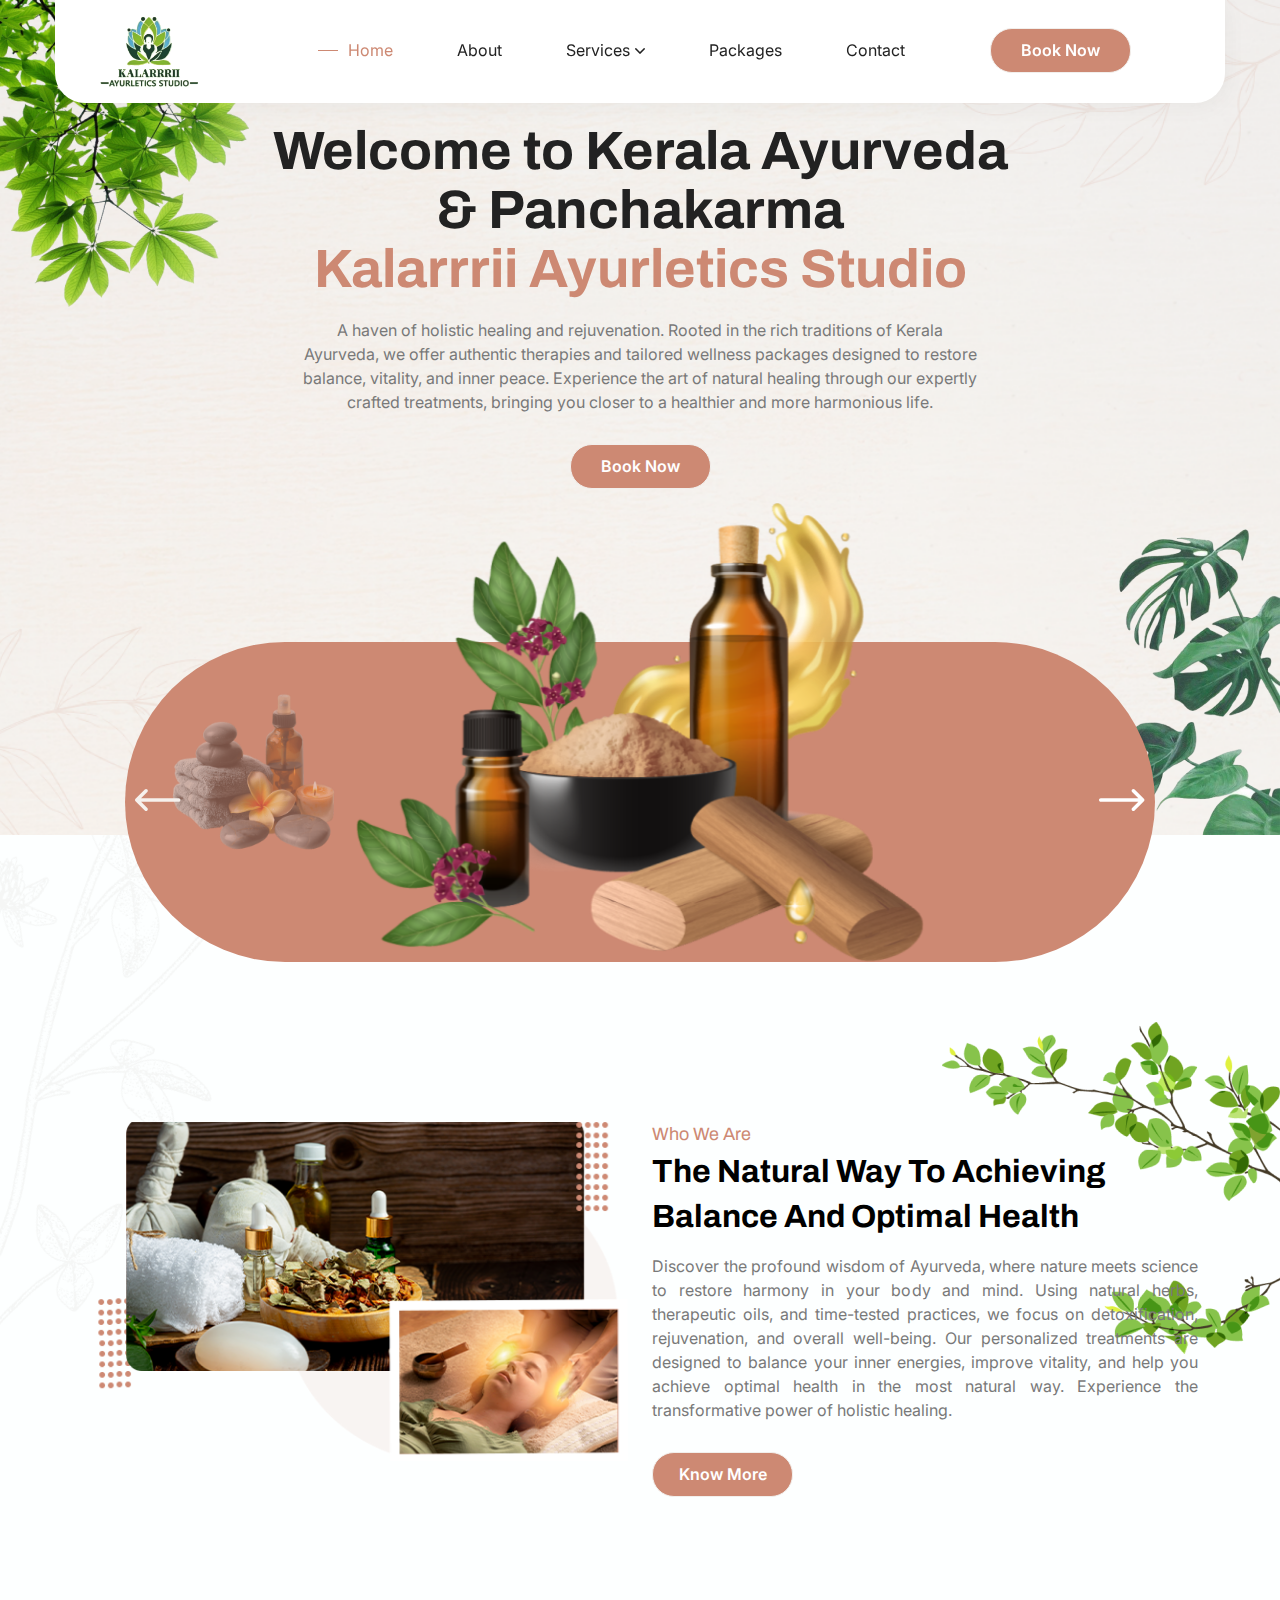
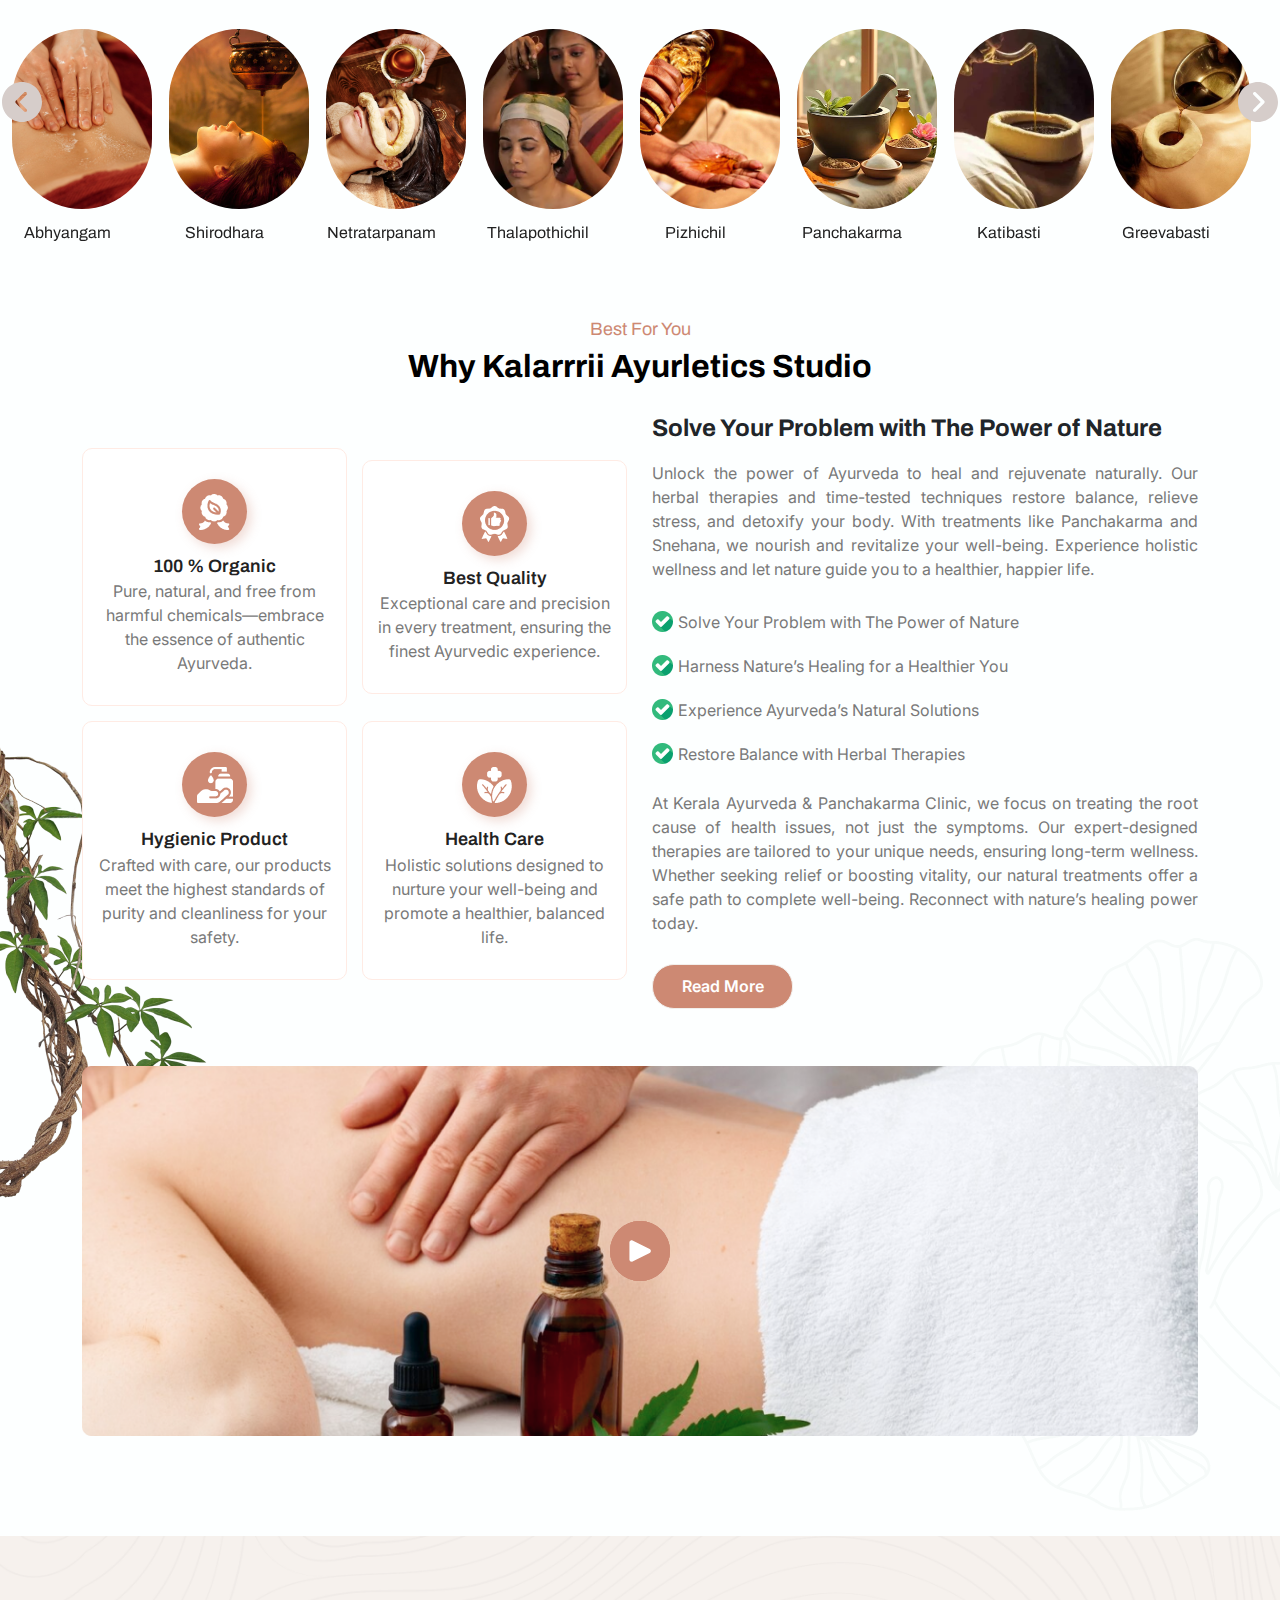
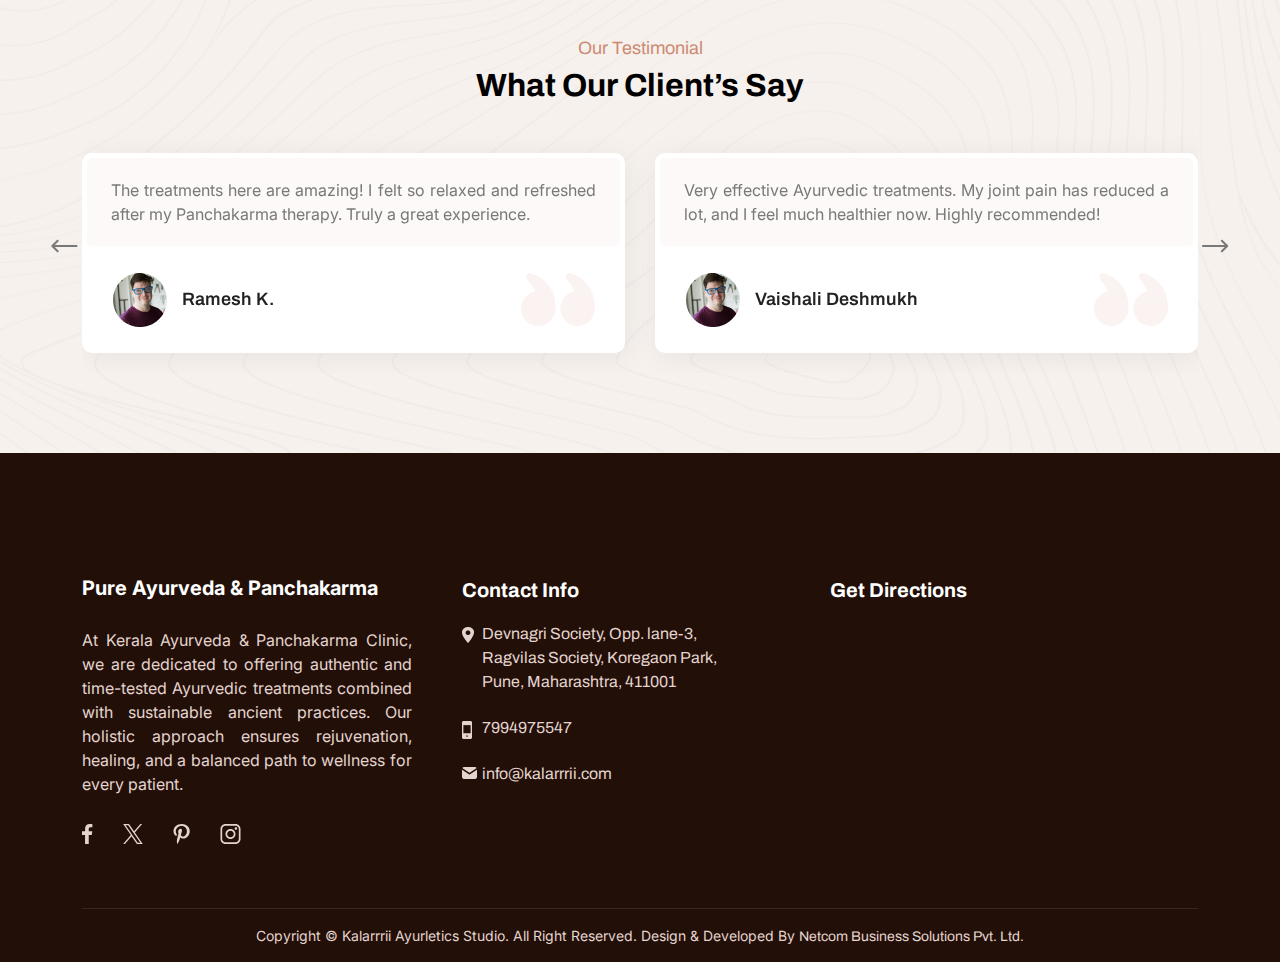
==== commit d234c831: "Update index.html" ====
--- a/index.html
+++ b/index.html
@@ -12,14 +12,12 @@
 <!-- Begin Head -->
 
 
-<!-- Mirrored from kamleshyadav.com/html/pure-ayurveda/html/pureayurveda-demo/index.html by HTTrack Website Copier/3.x [XR&CO'2014], Sat, 29 Mar 2025 05:43:39 GMT -->
-<!-- Added by HTTrack -->
 <meta http-equiv="content-type" content="text/html;charset=UTF-8" /><!-- /Added by HTTrack -->
 
 <head>
     <title>Kalarrrii Ayurletics Studio</title>
     <meta charset="UTF-8">
-    <meta name="description" content="Free Web tutorials">
+    <meta name="description" content="">
     <meta name="keywords" content="HTML, CSS, JavaScript">
     <meta name="author" content="John Doe">
     <meta name="viewport" content="width=device-width, initial-scale=1.0">
@@ -1710,6 +1708,5 @@
 </body>
 
 
-<!-- Mirrored from kamleshyadav.com/html/pure-ayurveda/html/pureayurveda-demo/index.html by HTTrack Website Copier/3.x [XR&CO'2014], Sat, 29 Mar 2025 05:44:00 GMT -->
-
-</html>+
+</html>
--- a/assets/css/flatpickr.min.css
+++ b/assets/css/flatpickr.min.css
@@ -1,13 +1,13 @@
-.flatpickr-calendar{background:transparent;opacity:0;display:none;text-align:center;visibility:hidden;padding:0;-webkit-animation:none;animation:none;direction:ltr;border:0;font-size:14px;line-height:24px;border-radius:5px;position:absolute;width:307.875px;-webkit-box-sizing:border-box;box-sizing:border-box;-ms-touch-action:manipulation;touch-action:manipulation;background:#fff;-webkit-box-shadow:1px 0 0 #e6e6e6,-1px 0 0 #e6e6e6,0 1px 0 #e6e6e6,0 -1px 0 #e6e6e6,0 3px 13px rgba(0,0,0,0.08);box-shadow:1px 0 0 #e6e6e6,-1px 0 0 #e6e6e6,0 1px 0 #e6e6e6,0 -1px 0 #e6e6e6,0 3px 13px rgba(0,0,0,0.08)}.flatpickr-calendar.open,.flatpickr-calendar.inline{opacity:1;max-height:640px;visibility:visible}.flatpickr-calendar.open{display:inline-block;z-index:99999}.flatpickr-calendar.animate.open{-webkit-animation:fpFadeInDown 300ms cubic-bezier(.23,1,.32,1);animation:fpFadeInDown 300ms cubic-bezier(.23,1,.32,1)}.flatpickr-calendar.inline{display:block;position:relative;top:2px}.flatpickr-calendar.static{position:absolute;top:calc(100% + 2px)}.flatpickr-calendar.static.open{z-index:999;display:block}.flatpickr-calendar.multiMonth .flatpickr-days .dayContainer:nth-child(n+1) .flatpickr-day.inRange:nth-child(7n+7){-webkit-box-shadow:none !important;box-shadow:none !important}.flatpickr-calendar.multiMonth .flatpickr-days .dayContainer:nth-child(n+2) .flatpickr-day.inRange:nth-child(7n+1){-webkit-box-shadow:-2px 0 0 #e6e6e6,5px 0 0 #e6e6e6;box-shadow:-2px 0 0 #e6e6e6,5px 0 0 #e6e6e6}.flatpickr-calendar .hasWeeks .dayContainer,.flatpickr-calendar .hasTime .dayContainer{border-bottom:0;border-bottom-right-radius:0;border-bottom-left-radius:0}.flatpickr-calendar .hasWeeks .dayContainer{border-left:0}.flatpickr-calendar.hasTime .flatpickr-time{height:40px;border-top:1px solid #e6e6e6}.flatpickr-calendar.noCalendar.hasTime .flatpickr-time{height:auto}.flatpickr-calendar:before,.flatpickr-calendar:after{position:absolute;display:block;pointer-events:none;border:solid transparent;content:'';height:0;width:0;left:22px}.flatpickr-calendar.rightMost:before,.flatpickr-calendar.arrowRight:before,.flatpickr-calendar.rightMost:after,.flatpickr-calendar.arrowRight:after{left:auto;right:22px}.flatpickr-calendar.arrowCenter:before,.flatpickr-calendar.arrowCenter:after{left:50%;right:50%}.flatpickr-calendar:before{border-width:5px;margin:0 -5px}.flatpickr-calendar:after{border-width:4px;margin:0 -4px}.flatpickr-calendar.arrowTop:before,.flatpickr-calendar.arrowTop:after{bottom:100%}.flatpickr-calendar.arrowTop:before{border-bottom-color:#e6e6e6}.flatpickr-calendar.arrowTop:after{border-bottom-color:#fff}.flatpickr-calendar.arrowBottom:before,.flatpickr-calendar.arrowBottom:after{top:100%}.flatpickr-calendar.arrowBottom:before{border-top-color:#e6e6e6}.flatpickr-calendar.arrowBottom:after{border-top-color:#fff}.flatpickr-calendar:focus{outline:0}.flatpickr-wrapper{position:relative;display:inline-block}.flatpickr-months{display:-webkit-box;display:-webkit-flex;display:-ms-flexbox;display:flex}.flatpickr-months .flatpickr-month{background:transparent;color:rgba(0,0,0,0.9);fill:rgba(0,0,0,0.9);height:34px;line-height:1;text-align:center;position:relative;-webkit-user-select:none;-moz-user-select:none;-ms-user-select:none;user-select:none;overflow:hidden;-webkit-box-flex:1;-webkit-flex:1;-ms-flex:1;flex:1}.flatpickr-months .flatpickr-prev-month,.flatpickr-months .flatpickr-next-month{-webkit-user-select:none;-moz-user-select:none;-ms-user-select:none;user-select:none;text-decoration:none;cursor:pointer;position:absolute;top:0;height:34px;padding:10px;z-index:3;color:rgba(0,0,0,0.9);fill:rgba(0,0,0,0.9)}.flatpickr-months .flatpickr-prev-month.flatpickr-disabled,.flatpickr-months .flatpickr-next-month.flatpickr-disabled{display:none}.flatpickr-months .flatpickr-prev-month i,.flatpickr-months .flatpickr-next-month i{position:relative}.flatpickr-months .flatpickr-prev-month.flatpickr-prev-month,.flatpickr-months .flatpickr-next-month.flatpickr-prev-month{/*
-      /*rtl:begin:ignore*/left:0/*
-      /*rtl:end:ignore*/}/*
-      /*rtl:begin:ignore*/
-/*
-      /*rtl:end:ignore*/
-.flatpickr-months .flatpickr-prev-month.flatpickr-next-month,.flatpickr-months .flatpickr-next-month.flatpickr-next-month{/*
-      /*rtl:begin:ignore*/right:0/*
-      /*rtl:end:ignore*/}/*
-      /*rtl:begin:ignore*/
-/*
-      /*rtl:end:ignore*/
+.flatpickr-calendar{background:transparent;opacity:0;display:none;text-align:center;visibility:hidden;padding:0;-webkit-animation:none;animation:none;direction:ltr;border:0;font-size:14px;line-height:24px;border-radius:5px;position:absolute;width:307.875px;-webkit-box-sizing:border-box;box-sizing:border-box;-ms-touch-action:manipulation;touch-action:manipulation;background:#fff;-webkit-box-shadow:1px 0 0 #e6e6e6,-1px 0 0 #e6e6e6,0 1px 0 #e6e6e6,0 -1px 0 #e6e6e6,0 3px 13px rgba(0,0,0,0.08);box-shadow:1px 0 0 #e6e6e6,-1px 0 0 #e6e6e6,0 1px 0 #e6e6e6,0 -1px 0 #e6e6e6,0 3px 13px rgba(0,0,0,0.08)}.flatpickr-calendar.open,.flatpickr-calendar.inline{opacity:1;max-height:640px;visibility:visible}.flatpickr-calendar.open{display:inline-block;z-index:99999}.flatpickr-calendar.animate.open{-webkit-animation:fpFadeInDown 300ms cubic-bezier(.23,1,.32,1);animation:fpFadeInDown 300ms cubic-bezier(.23,1,.32,1)}.flatpickr-calendar.inline{display:block;position:relative;top:2px}.flatpickr-calendar.static{position:absolute;top:calc(100% + 2px)}.flatpickr-calendar.static.open{z-index:999;display:block}.flatpickr-calendar.multiMonth .flatpickr-days .dayContainer:nth-child(n+1) .flatpickr-day.inRange:nth-child(7n+7){-webkit-box-shadow:none !important;box-shadow:none !important}.flatpickr-calendar.multiMonth .flatpickr-days .dayContainer:nth-child(n+2) .flatpickr-day.inRange:nth-child(7n+1){-webkit-box-shadow:-2px 0 0 #e6e6e6,5px 0 0 #e6e6e6;box-shadow:-2px 0 0 #e6e6e6,5px 0 0 #e6e6e6}.flatpickr-calendar .hasWeeks .dayContainer,.flatpickr-calendar .hasTime .dayContainer{border-bottom:0;border-bottom-right-radius:0;border-bottom-left-radius:0}.flatpickr-calendar .hasWeeks .dayContainer{border-left:0}.flatpickr-calendar.hasTime .flatpickr-time{height:40px;border-top:1px solid #e6e6e6}.flatpickr-calendar.noCalendar.hasTime .flatpickr-time{height:auto}.flatpickr-calendar:before,.flatpickr-calendar:after{position:absolute;display:block;pointer-events:none;border:solid transparent;content:'';height:0;width:0;left:22px}.flatpickr-calendar.rightMost:before,.flatpickr-calendar.arrowRight:before,.flatpickr-calendar.rightMost:after,.flatpickr-calendar.arrowRight:after{left:auto;right:22px}.flatpickr-calendar.arrowCenter:before,.flatpickr-calendar.arrowCenter:after{left:50%;right:50%}.flatpickr-calendar:before{border-width:5px;margin:0 -5px}.flatpickr-calendar:after{border-width:4px;margin:0 -4px}.flatpickr-calendar.arrowTop:before,.flatpickr-calendar.arrowTop:after{bottom:100%}.flatpickr-calendar.arrowTop:before{border-bottom-color:#e6e6e6}.flatpickr-calendar.arrowTop:after{border-bottom-color:#fff}.flatpickr-calendar.arrowBottom:before,.flatpickr-calendar.arrowBottom:after{top:100%}.flatpickr-calendar.arrowBottom:before{border-top-color:#e6e6e6}.flatpickr-calendar.arrowBottom:after{border-top-color:#fff}.flatpickr-calendar:focus{outline:0}.flatpickr-wrapper{position:relative;display:inline-block}.flatpickr-months{display:-webkit-box;display:-webkit-flex;display:-ms-flexbox;display:flex}.flatpickr-months .flatpickr-month{background:transparent;color:rgba(0,0,0,0.9);fill:rgba(0,0,0,0.9);height:34px;line-height:1;text-align:center;position:relative;-webkit-user-select:none;-moz-user-select:none;-ms-user-select:none;user-select:none;overflow:hidden;-webkit-box-flex:1;-webkit-flex:1;-ms-flex:1;flex:1}.flatpickr-months .flatpickr-prev-month,.flatpickr-months .flatpickr-next-month{-webkit-user-select:none;-moz-user-select:none;-ms-user-select:none;user-select:none;text-decoration:none;cursor:pointer;position:absolute;top:0;height:34px;padding:10px;z-index:3;color:rgba(0,0,0,0.9);fill:rgba(0,0,0,0.9)}.flatpickr-months .flatpickr-prev-month.flatpickr-disabled,.flatpickr-months .flatpickr-next-month.flatpickr-disabled{display:none}.flatpickr-months .flatpickr-prev-month i,.flatpickr-months .flatpickr-next-month i{position:relative}.flatpickr-months .flatpickr-prev-month.flatpickr-prev-month,.flatpickr-months .flatpickr-next-month.flatpickr-prev-month{/*
+      /*rtl:begin:ignore*/left:0/*
+      /*rtl:end:ignore*/}/*
+      /*rtl:begin:ignore*/
+/*
+      /*rtl:end:ignore*/
+.flatpickr-months .flatpickr-prev-month.flatpickr-next-month,.flatpickr-months .flatpickr-next-month.flatpickr-next-month{/*
+      /*rtl:begin:ignore*/right:0/*
+      /*rtl:end:ignore*/}/*
+      /*rtl:begin:ignore*/
+/*
+      /*rtl:end:ignore*/
 .flatpickr-months .flatpickr-prev-month:hover,.flatpickr-months .flatpickr-next-month:hover{color:#959ea9}.flatpickr-months .flatpickr-prev-month:hover svg,.flatpickr-months .flatpickr-next-month:hover svg{fill:#f64747}.flatpickr-months .flatpickr-prev-month svg,.flatpickr-months .flatpickr-next-month svg{width:14px;height:14px}.flatpickr-months .flatpickr-prev-month svg path,.flatpickr-months .flatpickr-next-month svg path{-webkit-transition:fill .1s;transition:fill .1s;fill:inherit}.numInputWrapper{position:relative;height:auto}.numInputWrapper input,.numInputWrapper span{display:inline-block}.numInputWrapper input{width:100%}.numInputWrapper input::-ms-clear{display:none}.numInputWrapper input::-webkit-outer-spin-button,.numInputWrapper input::-webkit-inner-spin-button{margin:0;-webkit-appearance:none}.numInputWrapper span{position:absolute;right:0;width:14px;padding:0 4px 0 2px;height:50%;line-height:50%;opacity:0;cursor:pointer;border:1px solid rgba(57,57,57,0.15);-webkit-box-sizing:border-box;box-sizing:border-box}.numInputWrapper span:hover{background:rgba(0,0,0,0.1)}.numInputWrapper span:active{background:rgba(0,0,0,0.2)}.numInputWrapper span:after{display:block;content:"";position:absolute}.numInputWrapper span.arrowUp{top:0;border-bottom:0}.numInputWrapper span.arrowUp:after{border-left:4px solid transparent;border-right:4px solid transparent;border-bottom:4px solid rgba(57,57,57,0.6);top:26%}.numInputWrapper span.arrowDown{top:50%}.numInputWrapper span.arrowDown:after{border-left:4px solid transparent;border-right:4px solid transparent;border-top:4px solid rgba(57,57,57,0.6);top:40%}.numInputWrapper span svg{width:inherit;height:auto}.numInputWrapper span svg path{fill:rgba(0,0,0,0.5)}.numInputWrapper:hover{background:rgba(0,0,0,0.05)}.numInputWrapper:hover span{opacity:1}.flatpickr-current-month{font-size:135%;line-height:inherit;font-weight:300;color:inherit;position:absolute;width:75%;left:12.5%;padding:7.48px 0 0 0;line-height:1;height:34px;display:inline-block;text-align:center;-webkit-transform:translate3d(0,0,0);transform:translate3d(0,0,0)}.flatpickr-current-month span.cur-month{font-family:inherit;font-weight:700;color:inherit;display:inline-block;margin-left:.5ch;padding:0}.flatpickr-current-month span.cur-month:hover{background:rgba(0,0,0,0.05)}.flatpickr-current-month .numInputWrapper{width:6ch;width:7ch\0;display:inline-block}.flatpickr-current-month .numInputWrapper span.arrowUp:after{border-bottom-color:rgba(0,0,0,0.9)}.flatpickr-current-month .numInputWrapper span.arrowDown:after{border-top-color:rgba(0,0,0,0.9)}.flatpickr-current-month input.cur-year{background:transparent;-webkit-box-sizing:border-box;box-sizing:border-box;color:inherit;cursor:text;padding:0 0 0 .5ch;margin:0;display:inline-block;font-size:inherit;font-family:inherit;font-weight:300;line-height:inherit;height:auto;border:0;border-radius:0;vertical-align:initial;-webkit-appearance:textfield;-moz-appearance:textfield;appearance:textfield}.flatpickr-current-month input.cur-year:focus{outline:0}.flatpickr-current-month input.cur-year[disabled],.flatpickr-current-month input.cur-year[disabled]:hover{font-size:100%;color:rgba(0,0,0,0.5);background:transparent;pointer-events:none}.flatpickr-current-month .flatpickr-monthDropdown-months{appearance:menulist;background:transparent;border:none;border-radius:0;box-sizing:border-box;color:inherit;cursor:pointer;font-size:inherit;font-family:inherit;font-weight:300;height:auto;line-height:inherit;margin:-1px 0 0 0;outline:none;padding:0 0 0 .5ch;position:relative;vertical-align:initial;-webkit-box-sizing:border-box;-webkit-appearance:menulist;-moz-appearance:menulist;width:auto}.flatpickr-current-month .flatpickr-monthDropdown-months:focus,.flatpickr-current-month .flatpickr-monthDropdown-months:active{outline:none}.flatpickr-current-month .flatpickr-monthDropdown-months:hover{background:rgba(0,0,0,0.05)}.flatpickr-current-month .flatpickr-monthDropdown-months .flatpickr-monthDropdown-month{background-color:transparent;outline:none;padding:0}.flatpickr-weekdays{background:transparent;text-align:center;overflow:hidden;width:100%;display:-webkit-box;display:-webkit-flex;display:-ms-flexbox;display:flex;-webkit-box-align:center;-webkit-align-items:center;-ms-flex-align:center;align-items:center;height:28px}.flatpickr-weekdays .flatpickr-weekdaycontainer{display:-webkit-box;display:-webkit-flex;display:-ms-flexbox;display:flex;-webkit-box-flex:1;-webkit-flex:1;-ms-flex:1;flex:1}span.flatpickr-weekday{cursor:default;font-size:90%;background:transparent;color:rgba(0,0,0,0.54);line-height:1;margin:0;text-align:center;display:block;-webkit-box-flex:1;-webkit-flex:1;-ms-flex:1;flex:1;font-weight:bolder}.dayContainer,.flatpickr-weeks{padding:1px 0 0 0}.flatpickr-days{position:relative;overflow:hidden;display:-webkit-box;display:-webkit-flex;display:-ms-flexbox;display:flex;-webkit-box-align:start;-webkit-align-items:flex-start;-ms-flex-align:start;align-items:flex-start;width:307.875px}.flatpickr-days:focus{outline:0}.dayContainer{padding:0;outline:0;text-align:left;width:307.875px;min-width:307.875px;max-width:307.875px;-webkit-box-sizing:border-box;box-sizing:border-box;display:inline-block;display:-ms-flexbox;display:-webkit-box;display:-webkit-flex;display:flex;-webkit-flex-wrap:wrap;flex-wrap:wrap;-ms-flex-wrap:wrap;-ms-flex-pack:justify;-webkit-justify-content:space-around;justify-content:space-around;-webkit-transform:translate3d(0,0,0);transform:translate3d(0,0,0);opacity:1}.dayContainer + .dayContainer{-webkit-box-shadow:-1px 0 0 #e6e6e6;box-shadow:-1px 0 0 #e6e6e6}.flatpickr-day{background:none;border:1px solid transparent;border-radius:150px;-webkit-box-sizing:border-box;box-sizing:border-box;color:#393939;cursor:pointer;font-weight:400;width:14.2857143%;-webkit-flex-basis:14.2857143%;-ms-flex-preferred-size:14.2857143%;flex-basis:14.2857143%;max-width:39px;height:39px;line-height:39px;margin:0;display:inline-block;position:relative;-webkit-box-pack:center;-webkit-justify-content:center;-ms-flex-pack:center;justify-content:center;text-align:center}.flatpickr-day.inRange,.flatpickr-day.prevMonthDay.inRange,.flatpickr-day.nextMonthDay.inRange,.flatpickr-day.today.inRange,.flatpickr-day.prevMonthDay.today.inRange,.flatpickr-day.nextMonthDay.today.inRange,.flatpickr-day:hover,.flatpickr-day.prevMonthDay:hover,.flatpickr-day.nextMonthDay:hover,.flatpickr-day:focus,.flatpickr-day.prevMonthDay:focus,.flatpickr-day.nextMonthDay:focus{cursor:pointer;outline:0;background:#e6e6e6;border-color:#e6e6e6}.flatpickr-day.today{border-color:#959ea9}.flatpickr-day.today:hover,.flatpickr-day.today:focus{border-color:#959ea9;background:#959ea9;color:#fff}.flatpickr-day.selected,.flatpickr-day.startRange,.flatpickr-day.endRange,.flatpickr-day.selected.inRange,.flatpickr-day.startRange.inRange,.flatpickr-day.endRange.inRange,.flatpickr-day.selected:focus,.flatpickr-day.startRange:focus,.flatpickr-day.endRange:focus,.flatpickr-day.selected:hover,.flatpickr-day.startRange:hover,.flatpickr-day.endRange:hover,.flatpickr-day.selected.prevMonthDay,.flatpickr-day.startRange.prevMonthDay,.flatpickr-day.endRange.prevMonthDay,.flatpickr-day.selected.nextMonthDay,.flatpickr-day.startRange.nextMonthDay,.flatpickr-day.endRange.nextMonthDay{background:#569ff7;-webkit-box-shadow:none;box-shadow:none;color:#fff;border-color:#569ff7}.flatpickr-day.selected.startRange,.flatpickr-day.startRange.startRange,.flatpickr-day.endRange.startRange{border-radius:50px 0 0 50px}.flatpickr-day.selected.endRange,.flatpickr-day.startRange.endRange,.flatpickr-day.endRange.endRange{border-radius:0 50px 50px 0}.flatpickr-day.selected.startRange + .endRange:not(:nth-child(7n+1)),.flatpickr-day.startRange.startRange + .endRange:not(:nth-child(7n+1)),.flatpickr-day.endRange.startRange + .endRange:not(:nth-child(7n+1)){-webkit-box-shadow:-10px 0 0 #569ff7;box-shadow:-10px 0 0 #569ff7}.flatpickr-day.selected.startRange.endRange,.flatpickr-day.startRange.startRange.endRange,.flatpickr-day.endRange.startRange.endRange{border-radius:50px}.flatpickr-day.inRange{border-radius:0;-webkit-box-shadow:-5px 0 0 #e6e6e6,5px 0 0 #e6e6e6;box-shadow:-5px 0 0 #e6e6e6,5px 0 0 #e6e6e6}.flatpickr-day.flatpickr-disabled,.flatpickr-day.flatpickr-disabled:hover,.flatpickr-day.prevMonthDay,.flatpickr-day.nextMonthDay,.flatpickr-day.notAllowed,.flatpickr-day.notAllowed.prevMonthDay,.flatpickr-day.notAllowed.nextMonthDay{color:rgba(57,57,57,0.3);background:transparent;border-color:transparent;cursor:default}.flatpickr-day.flatpickr-disabled,.flatpickr-day.flatpickr-disabled:hover{cursor:not-allowed;color:rgba(57,57,57,0.1)}.flatpickr-day.week.selected{border-radius:0;-webkit-box-shadow:-5px 0 0 #569ff7,5px 0 0 #569ff7;box-shadow:-5px 0 0 #569ff7,5px 0 0 #569ff7}.flatpickr-day.hidden{visibility:hidden}.rangeMode .flatpickr-day{margin-top:1px}.flatpickr-weekwrapper{float:left}.flatpickr-weekwrapper .flatpickr-weeks{padding:0 12px;-webkit-box-shadow:1px 0 0 #e6e6e6;box-shadow:1px 0 0 #e6e6e6}.flatpickr-weekwrapper .flatpickr-weekday{float:none;width:100%;line-height:28px}.flatpickr-weekwrapper span.flatpickr-day,.flatpickr-weekwrapper span.flatpickr-day:hover{display:block;width:100%;max-width:none;color:rgba(57,57,57,0.3);background:transparent;cursor:default;border:none}.flatpickr-innerContainer{display:block;display:-webkit-box;display:-webkit-flex;display:-ms-flexbox;display:flex;-webkit-box-sizing:border-box;box-sizing:border-box;overflow:hidden}.flatpickr-rContainer{display:inline-block;padding:0;-webkit-box-sizing:border-box;box-sizing:border-box}.flatpickr-time{text-align:center;outline:0;display:block;height:0;line-height:40px;max-height:40px;-webkit-box-sizing:border-box;box-sizing:border-box;overflow:hidden;display:-webkit-box;display:-webkit-flex;display:-ms-flexbox;display:flex}.flatpickr-time:after{content:"";display:table;clear:both}.flatpickr-time .numInputWrapper{-webkit-box-flex:1;-webkit-flex:1;-ms-flex:1;flex:1;width:40%;height:40px;float:left}.flatpickr-time .numInputWrapper span.arrowUp:after{border-bottom-color:#393939}.flatpickr-time .numInputWrapper span.arrowDown:after{border-top-color:#393939}.flatpickr-time.hasSeconds .numInputWrapper{width:26%}.flatpickr-time.time24hr .numInputWrapper{width:49%}.flatpickr-time input{background:transparent;-webkit-box-shadow:none;box-shadow:none;border:0;border-radius:0;text-align:center;margin:0;padding:0;height:inherit;line-height:inherit;color:#393939;font-size:14px;position:relative;-webkit-box-sizing:border-box;box-sizing:border-box;-webkit-appearance:textfield;-moz-appearance:textfield;appearance:textfield}.flatpickr-time input.flatpickr-hour{font-weight:bold}.flatpickr-time input.flatpickr-minute,.flatpickr-time input.flatpickr-second{font-weight:400}.flatpickr-time input:focus{outline:0;border:0}.flatpickr-time .flatpickr-time-separator,.flatpickr-time .flatpickr-am-pm{height:inherit;float:left;line-height:inherit;color:#393939;font-weight:bold;width:2%;-webkit-user-select:none;-moz-user-select:none;-ms-user-select:none;user-select:none;-webkit-align-self:center;-ms-flex-item-align:center;align-self:center}.flatpickr-time .flatpickr-am-pm{outline:0;width:18%;cursor:pointer;text-align:center;font-weight:400}.flatpickr-time input:hover,.flatpickr-time .flatpickr-am-pm:hover,.flatpickr-time input:focus,.flatpickr-time .flatpickr-am-pm:focus{background:#eee}.flatpickr-input[readonly]{cursor:pointer}@-webkit-keyframes fpFadeInDown{from{opacity:0;-webkit-transform:translate3d(0,-20px,0);transform:translate3d(0,-20px,0)}to{opacity:1;-webkit-transform:translate3d(0,0,0);transform:translate3d(0,0,0)}}@keyframes fpFadeInDown{from{opacity:0;-webkit-transform:translate3d(0,-20px,0);transform:translate3d(0,-20px,0)}to{opacity:1;-webkit-transform:translate3d(0,0,0);transform:translate3d(0,0,0)}}--- a/assets/css/style.css
+++ b/assets/css/style.css
@@ -1,2392 +1,2413 @@
-* {
-  box-sizing: border-box;
-  font-family: "Archivo", sans-serif;
-  box-shadow: none;
-}
-
-*,
-*::before,
-*::after {
-  margin: 0;
-  padding: 0;
-  box-sizing: border-box;
-  -webkit-box-sizing: border-box;
-  -moz-box-sizing: border-box;
-  box-shadow: none;
-  font-family: "Archivo", sans-serif;
-}
-
-body, html{
-  overflow-x: hidden;
-}
-:root {
-  --ayur-primary-color:#CD8973;
-  --ayur-white-color: #ffffff;
-  --ayur-primary-light:#D6CDCA;
-  --ayur-banheading-color: #222222;
-  --ayur-heading-color: #000;
-  --ayur-para-color: #797979;
-  --ayur-text-color: #ABABAB;
-  --ayur-testpara-bgcolor:#FCF9F8;
-  --ayur-border-color:#FFEBE4;
-  --ayur-borderbox-color:#F0F0F0;
-  --ayur-checkbox-label-color:#e0e7ef;
-  --ayur-formtext-color:#DBD1D9;
-  --ayur-footer-bg: #220F08;
-  --ayur-footertext-color:#E4D4CF;
-  --ayur-primary-lightcolor:#F6F1ED;
-} 
-
-body {
-  font-family: "Archivo", sans-serif;
-  transition: all 0.3s;
-  -webkit-transition: all .3s;
-  -o-transition: all .3s;
-  line-height: 1.5;
-  background-color: #FDFFFF;
-  box-shadow: none;
-  font-size: 16px;
-  font-weight: 400;
-  scroll-behavior: smooth;
-  position: relative;
-  overflow-x: hidden;
-}
-
-h1,
-h2,
-h3,
-h4,
-h5,
-h6 {
-  line-height: 1.4;
-  margin: 0;
-  padding: 0;
-  font-family: "Archivo", sans-serif;
-  transition: all .3s linear;
-  -webkit-transition: all .3s linear;
-  -moz-transition: all .3s linear;
-}
-
-h3 {
-  font-size: 18px;
-  font-weight: 500;
-}
-
-ul,
-p {
-  margin: 0;
-  padding: 0;
-  font-size: 16px;
-  font-weight: 400;
-  font-family: "Inter", sans-serif;
-  transition: all .3s linear;
-  -webkit-transition: all .3s linear;
-  -moz-transition: all .3s linear;
-}
-
-span {
-  font-family: "Archivo", sans-serif;
-  font-size: 16px;
-  font-weight: 400;
-  transition: all .3s linear;
-  -webkit-transition: all .3s linear;
-  -moz-transition: all .3s linear;
-}
-
-ul li {
-  list-style-type: none;
-}
-
-a {
-  text-decoration: none;
-  font-family: "Archivo", sans-serif; 
-  color: var(--ayur-banheading-color);
-}
-a:hover{
-  color: var(--ayur-primary-color);
-}
-.form-control:focus {
-  box-shadow: none;
-}
-
-input:focus-visible {
-  outline: none;
-}
-.form-control:focus {
-  box-shadow: none;
-  border-color: transparent;
-}
-
-img, video {
-  max-width: 100%;
-}
-input, textarea, select, button, label, svg, svg path, svg rect, svg polygon, img, a, :after, :before, :focus, .form-control:focus{
-	outline: none !important;
-	box-shadow:none;
-  border: none;
-}
-input, select{
-  height: 45px !important;
-  background-color: var(--ayur-white-color);
-  border-radius: 10px;
-  border: none;
-  color: var(--ayur-formtext-color);
-}
-input[type=number]::-webkit-inner-spin-button, 
-input[type=number]::-webkit-outer-spin-button { 
-    -webkit-appearance: none;
-    -moz-appearance: none;
-    appearance: none;
-    margin: 0; 
-}
-textarea{
-  width: 100%;
-  min-height: 200px;
-  resize: none;
-  background-color: var(--ayur-white-color);
-  border-radius: 10px;
-  border: none;
-  color: var(--ayur-formtext-color);
-  padding: 15px 20px;
-}
-/* Select 2 Custom CSS*/
-.select2-container--default .select2-selection--single {
-  background-color: var(--ayur-primary-lightcolor)  !important;
-  border-radius: 10px !important;
-  height: 45px !important;
-  border: 1px solid var(--ayur-border-color);
-}
-.select2-container--default .select2-selection--single .select2-selection__rendered {
-  color: var(--ayur-para-color) !important;
-  line-height: 45px !important;
-  font-size: 14px;
-}
-.select2-container .select2-selection--single .select2-selection__rendered {
-  padding-left: 20px !important;
-  padding-right: 30px !important;
-}
-.select2-container--default .select2-selection--single .select2-selection__arrow b {
-  display: none !important;
-}
-.select2-container--default .select2-selection--single .select2-selection__arrow{
-  background-image: url(../images/arrow-down.svg);
-  background-repeat: no-repeat;
-  width: 10px;
-  height: 6px;
-  top: 19px;
-  right: 15px;
-}
-.select2-container--default .select2-results__option--highlighted[aria-selected] {
-  background-color: var(--ayur-primary-color); 
-}
-/* Select 2 Custom CSS*/
-:focus-visible {
-  outline: none;
-  border-color: transparent;
-}
-.page-link:focus{
-  box-shadow: none;
-}
-
-/* Scroll */
-::-webkit-scrollbar {
-  width: 8px;
-}
-
-::-webkit-scrollbar-track {
-  background-color: #dddddd;
-  -webkit-border-radius: 10px;
-  border-radius: 10px;
-}
-
-::-webkit-scrollbar-thumb {
-  -webkit-border-radius: 10px;
-  border-radius: 10px;
-  height: 100px;
-  background-color: var(--ayur-primary-color);
-}
-
-/* Scroll */
-@media (min-width: 1400px) {
-  .container,
-  .container-lg,
-  .container-md,
-  .container-sm,
-  .container-xl,
-  .container-xxl {
-    max-width: 1170px
-  }
-}
-/* button css */
-.ayur-btn , button.ayur-btn, input.ayur-btn {
-  min-width: 141px;
-  max-width: 100%;
-  border-radius: 22px;
-  background-color: var(--ayur-primary-color);
-  min-height: 45px;
-  border: 1px solid #f2efec;
-  font-size: 16px;
-  color: var(--ayur-white-color);
-  font-weight: 600;
-  text-align: center;
-  text-transform: capitalize;
-  display: inline-block;
-  padding: 9px 0;
-  position: relative;
-  overflow: hidden;
-  z-index: 1;
-  transition: box-shadow 0.5s;
-  font-family: "Inter", sans-serif;
-  overflow: hidden;
-  transition: all .3s linear;
-}
-.ayur-btn::after{
-  position: absolute;
-  content:'';
-  display: block;
-  top: 50%;
-  left: 50%;
-  bottom: 0;
-  width: 100%;
-  height: 0%;
-  border-radius: 15px;
-  background-color: var(--ayur-banheading-color);
-  z-index: -1;
-  transition: all .6s ease;
-  transform: translate(-50%, -50%) rotate(-45deg);
-} 
-.ayur-btn:hover:after{
-  height: 380%;
-}
-.ayur-btn:hover{
-  color: var(--ayur-white-color);
-}
-.ayur-bgcover{
-  position: relative;
-  background-position: center;
-  background-repeat: no-repeat;
-  background-size: cover;
-  padding: 0px 0 80px;
-}
-p{
-  font-size: 16px;
-  font-weight: 400;
-  line-height: 24px;
-  color: var(--ayur-para-color);
-  font-family: "Inter", sans-serif;
-  text-align: justify;
-}
-/*-------------- Header section css start ----------*/
-/* loader-css */
-.ayur-loader {
-  position: fixed;
-  top: 0;
-  left: 0;
-  bottom: 0;
-  right: 0;
-  margin: auto;
-  z-index: 999999;
-  display: flex;
-  justify-content: center;
-  align-items: center;
-  background-color: var(--ayur-white-color);
-}
-.ayur-loader img {
-  width: 80px;
-}
-/* loader css end */
-/* navmenu css start */
-.ayur-menu-wrapper{
-  position: fixed;
-  content: '';
-  left: 0;
-  right: 0;
-  top: 0px;
-  box-shadow: none;
-  background-color: var(--ayur-white-color);
-  padding: 10px 18px 13px;
-  margin: auto;
-  max-width: 1170px;
-  z-index: 9;
-  box-shadow: 2px 4px 22px 0px #0000000A;
-  border-radius: 0 0 30px 30px;
-}
-.ayur-navmenu-wrapper{
-  text-align: end;
-  display: flex;
-  align-items: center;
-  justify-content: space-evenly;
-}
-.ayur-nav-menu ul li{
-  display: inline-block;
-  position: relative;
-  padding: 0 30px;
-}
-.ayur-nav-menu ul li a{
-  font-size: 16px;
-  font-weight: 400;
-  font-family: "Inter", sans-serif;
-  color: var(--ayur-banheading-color);
-}
-.ayur-nav-menu ul li a::before, .ayur-nav-menu ul li.active a:before{
-  position: absolute;
-  content: '';
-  left: 0;
-  top: 12px;
-  width: 20px;
-  height: 1px;
-  background-color: var(--ayur-primary-color);
-  visibility: hidden;
-  opacity: 0;
-  transition: all .3s ease-in-out;
-}
-ul.ayur-submenu{
-  width: 170px;
-  background-color: var(--ayur-white-color);
-  box-shadow: 2px 4px 22px 0px #0000000A;
-  border-radius: 10px;
-  padding: 15px 0px 15px 10px;
-  position: absolute;
-  top: 180%;
-  left: 0;
-  transform: translateX(-30px);
-  opacity: 0;
-  visibility: hidden;
-  transition: all 0.3s;
-  z-index: 9;
-}
-ul.ayur-submenu li {
-  padding: 0 0px 0 26px;
-  margin: 0 0 6px;
-  display: block;
-}
-.ayur-has-menu ul.ayur-submenu.ayur-submenu-open, .ayur-nav-menu ul li.ayur-has-menu:hover ul.ayur-submenu{
-  opacity: 1;
-  visibility: visible;
-  transform: translateX(-10px);
-}
-li.ayur-has-menu a {
-  display: flex;
-  gap: 5px;
-  align-items: baseline;
-}
-li.ayur-has-menu a svg{
-  width: 10px;
-  height: auto;
-  fill: var(--ayur-banheading-color);
-  transition: all 0.3s;
-}
-.ayur-nav-menu ul li a:hover svg{
-  fill: var(--ayur-primary-color);
-  transform: rotate(180deg);
-}
-.ayur-nav-icons {
-  display: flex;
-  align-items: center;
-  gap: 20px;
-}
-.ayur-nav-icons a:hover svg path{
-  fill:var(--ayur-primary-color)
-}
-.ayur-nav-menu ul li a:hover, .ayur-nav-menu ul li.active a{
-  color: var(--ayur-primary-color);
-}
-.ayur-nav-menu ul li a:hover::before, .ayur-nav-menu ul li.active a:before{
-  opacity: 1;
-  visibility: visible;
-}
-.ayur-nav-product{
-  position: relative;
-}
-.ayur-nav-provalue {
-  position: absolute;
-  top: -3px;
-  right: -10px;
-  height: 17px;
-  width: 17px;
-  display: flex;
-  align-items: center;
-  justify-content: center;
-  background-color: var(--ayur-primary-color);
-  color: var(--ayur-white-color);
-  font-size: 10px;
-  font-weight: 400;
-  border-radius: 50%;
-  line-height: 12px;
-}
-.ayur-toggle-btn {
-  display: none;
-}
-.ayur-toggle-btn span{
-  display: block;
-  height: 3px;
-  width: 25px;
-  margin-bottom: 4px;
-  background: var(--ayur-primary-color);
-  transition: all .3s ease-in-out;
-  border-radius: 2px;
-  margin-left: auto;
-}
-.ayur-toggle-btn span:nth-child(2){
-  width: 17px;
-}
-.ayur-toggle-btn span:last-child{
-  margin-bottom: 0;
-}
-/* navmenu css End */
-/* Banner css Start */
-.ayur-banner-section {
-  position: relative;
-  width: 100%;
-  background-image: url('../images/banner-bg.png');
-  background-position: center;
-  background-size: cover;
-  background-repeat: no-repeat;
-  padding: 116px 0 103px;
-  margin-bottom: 207px;
-}
-.ayur-banner-section::before{
-  position: absolute;
-  content: url('../images/banner-bgleaf.png');
-  background-repeat: no-repeat;
-  background-size: cover;
-  top: 0;
-  left: 52px;
-  right: 0;
-  margin: auto;
-  z-index: 0;
-  width: fit-content;
-  max-width: 100%;
-  animation: floating 10s infinite alternate;
-}
-@keyframes floating {
-  from {
-    transform: rotate(0deg) translate(-12px) rotate(0deg);
-  }
-  to {
-    transform: rotate(360deg) translate(-12px) rotate(-360deg);
-  }
-}
-.ayur-banner-slider-sec {
-  padding: 7px 0 0;
-  margin: 0 auto -230px;
-  max-width: 1030px;
-}
-.ayur-banner-heading {
-  max-width: 750px;
-  text-align: center;
-  margin: 0 auto;
-  position: relative;
-  z-index: 1;
-}
-.ayur-banner-heading h1, .ayur-banner-heading h1 span{
-  font-size: 54px;
-  font-weight: 700;
-  line-height: 59px;
-  color: var(--ayur-banheading-color);
-  margin-top: 6px;
-}
-.ayur-banner-heading h1 span{
-  color: var(--ayur-primary-color);
-}
-.ayur-banner-heading p {
-  color: var(--ayur-para-color);
-  text-align: center;
-  max-width: 680px;
-  margin: 0 auto;
-  padding: 19px 0 30px;
-}
-.ayur-banner-slider{
-  position: relative;
-  padding: 20px 0 20px;
-}
-.ayur-banner-slider::after{
-  position: absolute;
-  content: '';
-  bottom: 0;
-  left: 0;
-  right: 0;
-  margin: auto;
-  max-width: 1030px;
-  height: 320px;
-  max-height: 100%;
-  background-color: var(--ayur-primary-color);
-  z-index: -1;
-  border-radius: 210px;
-}
-.swiper-button-next:after, .swiper-button-prev:after{
-  display: none;
-}
-.ayur-banner-slider > .swiper-button-prev {
-  left: 1%;
-}
-.ayur-banner-slider > .swiper-button-next {
-  right: 1%;
-}
-.ayur-banner-slider > .swiper-button-prev, .ayur-banner-slider .swiper-button-next{
-  width: 46px;
-  height: 22px;
-  object-fit: cover;
-  top: 67.1%;
-  background-color: transparent;
-}
-.ayur-banner-slider > .swiper-button-prev svg, .ayur-banner-slider > .swiper-button-next svg{
-  fill: var(--ayur-white-color);
-}
-/* banner slider css */
-.ayur-banner-slider .ayur-ban-slide > .swiper-slide img {
-  display: block;
-  width: 100%;
-}
-.ayur-banner-slider .swiper-slide.swiper-slide-visible.swiper-slide-prev .ayur-ban-slide, .ayur-banner-slider .swiper-slide .ayur-ban-slide {
-  transform: scale(0.5);
-}
-.ayur-banner-slider .swiper-slide.swiper-slide-visible.swiper-slide-next .ayur-ban-slide {
-  transform: scale(0.6);
-}
-.ayur-banner-slider .swiper-slide.swiper-slide-visible.swiper-slide-fully-visible.swiper-slide-active{
-  overflow: inherit;
-  top: 0;
-}
-.ayur-banner-slider .swiper-slide.swiper-slide-visible.swiper-slide-fully-visible.swiper-slide-active .ayur-ban-slide{
-  transform: scale(1.1);
-}
-.ayur-banner-slider .swiper-slide{
-  top: 40px;
-}
-.swiper-slide.swiper-slide-visible.swiper-slide-prev {
-  left: -72px;
-}
-.swiper-slide.swiper-slide-visible.swiper-slide-next{
-  right: -30px;
-}
-.ayur-ban-slide img {
-  object-fit: cover;
-}
-.ayur-ban-leaf img{
-  position: absolute;
-}
-.ayur-ban-leaf img:nth-child(1){
-  top: 0;
-  left: 0;
-  animation: jumpThree 10s infinite linear;
-}
-.ayur-ban-leaf img:nth-child(2){
-  right: 0;
-  bottom: 0;
-}
-@keyframes jumpThree {
-  0%   {-webkit-transform: translate3d(0,0,0);transform: translate3d(0,0,0);}
-  40%  {-webkit-transform: translate3d(0,-20px,0);transform: translate3d(0,-20px,0);}
-  100% {-webkit-transform: translate3d(0,0,0);transform: translate3d(0,0,0);}
-}
-.ayur-care-slider-sec {
-  max-width: 1780px;
-  margin: 0 auto;
-  text-align: center;
-  position: relative;
-}
-
-
-
-
-.ayur-careslide-box {
-  position: relative;
-  transition: all 0.8s ease;
-}
-
-.ayur-careslider-img {
-  width: 140px; /* Ensuring container has a fixed size */
-  height: 180px;
-  overflow: hidden; /* Prevents overflow */
-  position: relative; 
-}
-
-.ayur-careslider-img img {
-  width: 100%;
-  height: 100%;
-  object-fit: cover; /* Ensure the image fills the container */
-  border-radius: 70px;
-}
-
-.ayur-careslider-img::before {
-  position: absolute;
-  content: '';
-  height: 180px;
-  width: 140px;
-  box-shadow: inset 0px 0px 0px 0px rgba(0,0,0,0.3);
-  transition: all 0.8s ease;
-  border-radius: 70px;
-}
-
-
-
-
-.ayur-careslide-box:hover .ayur-careslider-img::before{
-  box-shadow: inset 10px 10px 0px 171px rgba(0,0,0,0.3);
-  transition: all 0.8s ease;
-}
-.ayur-careslide-box h3{
-  font-size: 16px;
-  font-weight: 400;
-  color: var(--ayur-banheading-color);
-  padding: 13px 0;
-}
-.ayur-careslide-box:hover h3{
-  color: var(--ayur-primary-color);
-}
-.ayur-care-slider-sec > .swiper-button-prev, .ayur-care-slider-sec > .swiper-button-next{
-  width: 40px;
-  height: 40px;
-  object-fit: cover;
-  top: 35%;
-}
-.ayur-care-slider-sec > .swiper-button-prev svg path, .ayur-care-slider-sec > .swiper-button-next svg path{
-  fill: var(--ayur-primary-light);
-  transition: all .3s ease-in-out;
-}
-.ayur-care-slider-sec > .swiper-button-prev:hover svg path, .ayur-care-slider-sec > .swiper-button-next:hover svg path{
-  fill: var(--ayur-primary-color);
-}
-.ayur-care-slider-sec > .swiper-button-prev {
-  left: -32px;
-}
-.ayur-care-slider-sec > .swiper-button-next{
-  right: -32px;
-}
-/* Banner css End */
-/* Top-product section css start */
-.ayur-topproduct-sec {
-  padding: 84px 0 80px;
-}
-.ayur-heading-wrap{
-  text-align: center;
-  margin: 0 0 44px;
-}
-.ayur-heading-wrap h5{
-  font-size: 18px;
-  font-weight: 400;
-  color: var(--ayur-primary-color);
-  padding: 0 0 3px;
-}
-.ayur-heading-wrap h3{
-  font-size: 32px;
-  font-weight: 700;
-  color: var(--ayur-heading-color);
-}
-.ayur-tpro-box{
-  background-color: var(--ayur-white-color);
-  box-shadow: 3px 4px 29.6px 0px #0000000F;
-  padding: 5px;
-  border-radius: 10px;
-  margin: 0 0 30px;
-  transition: all .3s ease-in-out;
-}
-.ayur-tpro-text{
-  padding: 11px 10px 8px;
-}
-.ayur-tpro-text h3, .ayur-tpro-text h3 a{
-  font-size: 18px;
-  font-weight: 500;
-  color: var(--ayur-banheading-color);
-  transition: all .3s linear;
-}
-.ayur-tpro-text h3 a:hover, .ayur-blog-text h3 a:hover{
-  color: var(--ayur-primary-color);
-}
-.ayur-tpro-price{
-  display: flex;
-  align-items: center;
-  justify-content: space-between;
-  padding: 14px 0 16px;
-}
-.ayur-tpro-star{
-  display: flex;
-  align-items: center;
-  gap: 5px;
-}
-.ayur-tpro-price > p{
-  font-size: 20px;
-  font-weight: 700;
-  color: var(--ayur-banheading-color);
-}
-.ayur-tpro-price > p del{ 
-  color: var(--ayur-text-color);
-  font-size: 20px;
-  font-weight: 700;
-  font-family: "Inter", sans-serif;
-  margin-right: 10px;
-}
-.ayur-tpro-star > p{
-  font-size: 16px;
-  font-weight: 400;
-  color: var(--ayur-para-color);
-}
-.ayur-tpro-btn .ayur-btn {
-  min-width: -webkit-fill-available;
-  background-color: transparent;
-  border: 1px solid var(--ayur-para-color);
-  color: var(--ayur-para-color);
-  transition: all .3s ease-in-out;
-}
-.ayur-tpro-btn .ayur-btn svg path{
-  fill: var(--ayur-para-color);
-  transition: all .3s linear;
-}
-.ayur-tpro-btn .ayur-btn:hover {
-  color: var(--ayur-white-color);
-  border-color: var(--ayur-primary-color);
-}
-.ayur-tpro-btn .ayur-btn:hover svg path{
-  fill: var(--ayur-white-color);
-}
-.ayur-tpro-btn .ayur-btn::after{
-  background-color: var(--ayur-primary-color);
-}
-.ayur-tpro-btn .ayur-btn:hover:after{
-  height: 580%;
-}
-.ayur-tpro-img{
-  position: relative;
-  overflow: hidden;
-  border-radius: 18px;
-}
-.ayur-tpro-sale{
-  position: absolute;
-  top: 15px;
-  left: 15px;
-  right: 14px;
-  display: flex;
-  align-items: flex-start;
-  justify-content: space-between;
-}
-.ayur-tpro-sale p{
-  font-size: 14px;
-  font-weight: 500;
-  color: var(--ayur-white-color);
-  min-width: 83px;
-  max-width: 100%;
-  padding: 6px 0;
-  background-color: #FFAE34;
-  border-radius: 5px;
-  text-align: center;
-}
-.ayur-tpro-sale-off p{
-  background-color: #21C0F2;
-}
-.ayur-tpro-sale-trend p{
-  background-color: #00BF13;
-}
-.ayur-tpro-sale-star{
-  justify-content: flex-end;
-}
-.ayur-tpro-viewbtn{
-  margin: 10px auto 0;
-  text-align: center;
-}
-.ayur-tpro-box .ayur-tpro-img > img{
-  transition: all .3s linear;
-}
-.ayur-tpro-box:hover .ayur-tpro-img > img{
-  transform: scale(1.1);
-}
-.ayur-tpro-like svg path{
-  fill: var(--ayur-para-color);
-}
-.ayur-tpro-like a img.like {
-  position: absolute;
-  right: 1px;
-  top: 5px;
-  opacity: 0;
-}
-a.likeproduct img.unlike{
-  opacity: 0;
-}
-a.likeproduct img.like{
-  opacity: 1;
-}
-.ayur-trepro-box .ayur-tpro-sale{
-  top: 10px;
-  left: 10px;
-  right: 10px;
-}
-.ayur-bgshape img{
-  position: absolute;
-  z-index: -1;
-}
-.ayur-tpro-bgshape img:nth-child(1){
-  right: 0;
-  top: -12px;
-}
-.ayur-tpro-bgshape img:nth-child(2){
-  left: 0;
-  top: 12.6%;
-  animation: jumpThree 5s infinite linear;
-}
-/* Top-product section css End */
-/* About section css Start */
-.ayur-about-sec {
-  padding: 80px 0 81px;
-}
-.ayur-about-head{
-  text-align: left;
-}
-.ayur-about-head p{
-  padding: 14px 0 30px;
-}
-.ayur-about-img{
-  position: relative;
-}
-.ayur-about-exp {
-  position: absolute;
-  bottom: 26px;
-  left: 74px;
-  display: flex;
-  align-items: center;
-  gap: 10px;
-}
-.ayur-about-exp p:nth-child(1){
-  font-size: 50px;
-  font-weight: 700;
-  color: var(--ayur-primary-color);
-}
-.ayur-about-exp p{
-  font-size: 24px;
-  font-weight: 600;
-  color: var(--ayur-heading-color);
-  font-family: "Archivo", sans-serif;
-}
-.ayur-about-bgshape img:nth-child(1){
-  left: 0;
-  top: -90%;
-}
-.ayur-about-bgshape img:nth-child(2){
-  right: 0;
-  top: -20px;
-  animation: jumpThree 5s infinite linear;
-}
-/* About section css End */
-/* Achieveent section css Start */
-.ayur-achievement-sec{
-  background-image: url('../images/achievement-bg.png');
-  padding: 80px 0 80px;
-  max-width: 1820px;
-  margin: 0 auto;
-}
-.ayur-heading-left{
-  text-align: left;
-  margin: 0;
-}
-.ayur-achieve-box-wrapper {
-  display: grid;
-  align-items: center;
-  gap: 30px;
-  width: 100%;
-  grid-template-columns: auto auto;
-  flex-wrap: wrap;
-}
-.ayur-achieve-box{
-  max-width: 370px;
-  border-radius: 5px;
-  background-color: var(--ayur-white-color);
-  border: 1px solid var(--ayur-border-color);
-  display: grid;
-  grid-template-columns: 100px 1fr;
-  padding: 24px;
-}
-.ayur-achieve-icon{
-  width: 75px;
-  height: 75px;
-  border-radius: 100%;
-  display: flex;
-  align-items: center;
-  justify-content: center;
-  background-color: var(--ayur-primary-color);
-  box-shadow: 4px 4px 10.5px 0px #CD89734D;
-  transition: all .3s linear;
-}
-.ayur-achieve-text{
-  position: relative;
-  border-left: 1px solid var(--ayur-borderbox-color);
-  padding-left: 29px;
-}
-.ayur-achieve-box:hover .ayur-achieve-icon{
-  transform: rotateY(360deg);
-}
-.ayur-achieve-text h2{
-  font-size: 30px;
-  font-weight: 800;
-  color: var(--ayur-banheading-color);
-}
-.ayur-counting::after{
-  content: '+';
-}
-.ayur-counting.percent::after{
-  content: '%';
-}
-/* Achieveent section css End */
-/* Trending-product & why  section css Start */
-.ayur-trenproduct-sec {
-  padding: 100px 0 70px;
-}
-.ayur-trenproduct-head {
-  margin: 0 0 60px;
-}
-.ayur-why-head{
-  margin: 0 0 22px;
-}
-.ayur-trenpro-bgshape img:nth-child(1){
-  top: 25%;
-  left: 0;
-}
-.ayur-trenpro-bgshape img:nth-child(2){
-  top: 0;
-  right: 3%;
-  animation: jumpfour 5s infinite linear;
-}
-@keyframes jumpfour {
-  0%   {-webkit-transform: translate3d(0,0,0);transform: translate3d(0,0,0);}
-  40%  {-webkit-transform: translate3d(-20px,0,0);transform: translate3d(-20px,0px,0);}
-  100% {-webkit-transform: translate3d(0,0,0);transform: translate3d(0,0,0);}
-}
-.ayur-why-sec{
-  padding: 25px 0 100px;
-}
-.ayur-why-textheading h3{
-  font-size: 24px;
-  font-weight: 700;
-}
-.ayur-why-textheading > p{
-  padding: 15px 0 19px;
-}
-.ayur-why-textheading ul{
-  display: flex;
-  flex-wrap: wrap;
-  justify-content: space-between;
-}
-.ayur-why-textheading ul li{
-  display: flex;
-  align-items: center;
-  padding: 10px 0 10px;
-  gap: 5px;
-}
-.ayur-why-btn{
-  padding: 10px 0 0;
-}
-.ayur-why-secbox{
-  display: flex;
-  align-items: center;
-  flex-wrap: wrap;
-  gap: 25px;
-}
-.ayur-why-box{
-  max-width: 265px;
-  padding: 30px 15px;
-  background-color: var(--ayur-white-color);
-  border: 1px solid var(--ayur-border-color);
-  text-align: center;
-  border-radius: 10px;
-  transition: all .3s ease-in-out;
-}
-.ayur-why-box:hover{
-  box-shadow: 3px 4px 29.6px 0px #0000000F;
-  transform: translateY(-5px);
-}
-.ayur-why-boxicon{
-  width: 65px;
-  height: 65px;
-  display: flex;
-  align-items: center;
-  justify-content: center;
-  border-radius: 100%;
-  background-color: var(--ayur-primary-color);
-  box-shadow: 4px 4px 10.5px 0px #CD89734D;
-  text-align: center;
-  margin: 0 auto 10px;
-  transition: all .3s linear;
-}
-.ayur-why-boxtext h4{
-  font-size: 18px;
-  font-weight: 600;
-  color: var(--ayur-banheading-color);
-}
-.ayur-why-box:hover .ayur-why-boxicon{
-  transform: rotateY(360deg);
-}
-.ayur-video-section{
-  padding: 50px 0 0;
-  border-radius: 10px;
-}
-.ayur-video-img{
-  position: relative;
-}
-.ayur-video-playicon{
-  height: 60px;
-  width: 60px;
-  display: flex;
-  align-items: center;
-  justify-content: center;
-  border-radius: 100%;
-  background-color: var(--ayur-primary-color);
-  position: absolute;
-  top: 50%;
-  left: 50%;
-  transform: translate(-50%, -50%);
-  animation: pulse-shadow 3s calc(2 * 3s / 3) linear infinite;
-}
-.ayur-video-playicon::before, .ayur-video-playicon:after{
-  position: absolute;
-  content: '';
-  width: 100%;
-  height: 100%;
-  background: var(--ayur-primary-color);
-  border-radius: 100%;
-}
-.ayur-video-playicon::before{
-  animation: pulse 3s calc(3s / 3) linear infinite
-}
-.ayur-video-playicon:after{
-  animation: pulse 3s linear infinite;
-}
-@keyframes pulse {
-  0% {
-    transform: scale(1);
-    opacity: 0.4;
-  }
-  100% {
-    transform: scale(3);
-    opacity: 0;
-  }
-}
-@keyframes pulse-shadow {
-  0% {
-    box-shadow: 0 0 0 0 rgba(var(--ayur-primary-color), 0.4)
-  }
-  100% {
-    box-shadow: 0 0 0 calc((3 - 1) * var(--size) / 2) rgba(var(--ayur-primary-color), 0)
-  }
-}
-.ayur-video-playicon img{
-  position: relative;
-  z-index: 1;
-}
-.ayur-popup{
-  display: none;
-  position: fixed;
-  top: 0;
-  left: 0;
-  width: 100%;
-  height: 100%;
-  background-color: rgba(0, 0, 0, 0.6);
-  z-index: 999;
-  transition: all .3s linear;
-}
-.ayur-popup-content{
-  position: absolute;
-  top: 50%;
-  left: 50%;
-  transform: translate(-50%, -50%);
-  border-radius: 8px;
-  max-width: 600px;
-  width: 100%;  
-}
-.close {
-  position: absolute;
-  top: -3px;
-  right: -6px;
-  font-size: 24px;
-  color: var(--ayur-heading-color);
-  background-color: var(--ayur-white-color);
-  cursor: pointer;
-  height: 30px;
-  width: 30px;
-  display: inline-flex;
-  align-items: center;
-  justify-content: center;
-  border-radius: 50%;
-}
-.ayur-popup-content iframe {
-  max-width: 650px;
-  width: 100%;
-  max-height: 100%;
-  min-height: 400px;
-  object-fit: cover;
-  border-radius: 8px;
-}
-.ayur-why-bgshape img:nth-child(1){
-  right: 0;
-  bottom: 2%;
-}
-.ayur-why-bgshape img:nth-child(2){
-  left: 0;
-  bottom: 26%;
-  animation: jumpThree 5s infinite linear;
-}
-/* Trending-product & why section css End */
-/* Testimonial section css Start */
-.ayur-testimonial-sec{
-  background-image: url('../images/test-bg.png');
-  max-width: 1820px;
-  margin: 0 auto;
-  padding: 100px 0 80px;
-}
-.ayur-test-head{
-  margin: 0 0 24px;
-}
-.swiper.ayur-testimonial-slider {
-  padding: 20px 0;
-}
-.ayur-test-box{
-  max-width: 570px;
-  padding: 5px;
-  box-shadow: 3px 4px 29.6px 0px #0000000F;
-  background-color: var(--ayur-white-color);
-  border-radius: 10px;
-  transition: all .3s linear;
-}
-.ayur-test-text{
-  max-width: 560px;
-  padding: 20px 24px;
-  border-radius: 5px;
-  background-color: var(--ayur-testpara-bgcolor);
-}
-.ayur-test-namesec {
-  display: flex;
-  align-items: center;
-  justify-content: space-between;
-  padding: 26px 25px 20px;
-}
-.ayur-testname {
-  display: flex;
-  align-items: center;
-  gap: 14px;
-}
-.ayur-testname h3{
-  font-size: 18px;
-  font-weight: 600;
-  color: var(--ayur-banheading-color);
-}
-.ayur-testimonial-section .swiper-button-prev {
-  left: 16%;
-  top: 60%;
-}
-.ayur-testimonial-section .swiper-button-next {
-  right: 16%;
-  top: 60%;
-}
-.ayur-testimonial-section .swiper-button-prev svg path, .ayur-testimonial-section .swiper-button-next svg path{
-  fill: var(--ayur-para-color);
-  transition: all .3s linear;
-}
-.ayur-testimonial-section .swiper-button-prev:hover svg path, .ayur-testimonial-section .swiper-button-next:hover svg path{
-  fill: var(--ayur-primary-color);
-}
-.ayur-test-box .ayur-test-namesec .ayur-testquote svg path{
-  transition: all .3s linear;
-}
-.ayur-test-box:hover .ayur-test-namesec .ayur-testquote svg path{
-  fill: var(--ayur-primary-color);
-  opacity: 1;
-}
-/* Testimonial section css End */
-/* team section css Start */
-.ayur-team-sec{
- padding: 100px 0 84px;
-}
-.ayur-team-box{
-  max-width: 270px;
-  box-shadow: 3px 4px 29.6px 0px #0000000F;
-  background-color: var(--ayur-white-color);
-  padding: 5px;
-  border-radius: 10px;
-  position: relative;
-  transition: all .5s ease-in-out;
-}
-.ayur-team-name{
-  padding: 12px 0 5px;
-  text-align: center;
-}
-.ayur-team-name h3{
-  font-size: 18px;
-  font-weight: 500;
-  color: var(--ayur-banheading-color);
-}
-.ayur-team-name p{
-  font-family: "Archivo", sans-serif;
-}
-.ayur-team-img-wrapper{
-  position: relative;
-  overflow: hidden;
-  border-radius: 10px;
-}
-.ayur-team-img-wrapper::before{
-  content: "";
-  position: absolute;
-  inset: 0px;
-  width: 100%;
-  height: 100%;
-  -webkit-backdrop-filter:blur(5px);
-  background-color: rgb(0 0 0 / 45%);
-  -webkit-transition:all .8s ease-in-out;
-  transition: all .8s ease-in-out;
-  -webkit-transition-delay: 100ms;
-  transition-delay: 100ms;
-  --webkit-transform: translateY(102%);
-  -ms-transform: translateY(102%);
-  transform: translateY(102%);
-  z-index: 2;
-}
-.ayur-team-hoversmall img{
-  height: 120px;
-  width: 120px;
-  border-radius: 50%;
-  object-fit: cover;
-}
-.ayur-team-box:hover .ayur-team-img-wrapper::before{
-  -webkit-transform: translateY(0px);
-  -ms-transform: translateY(0px);
-  transform: translateY(0px);
-}
-.ayur-team-hoverimg{
-  position: absolute;
-  inset: 0px;
-  width: 100%;
-  height: 100%;
-  display: flex;
-  -webkit-box-align:center;
-  -ms-flex-align:center;
-  align-items: center;
-  justify-content: center;
-  -webkit-box-orient: vertical;
-  -webkit-box-direction:normal;
-  -ms-flex-direction:column;
-  flex-direction: column;
-  -webkit-transition: all .8s ease;
-  transition: all .8s ease;
-  -webkit-transform: translateY(-100%);
-  -ms-transform: translateY(-100%);
-  transform: translateY(-100%);
-  z-index: 3;
-  overflow: hidden;
-  border-radius: 10px;
-}
-.ayur-team-hoverimg p{
-  color: var(--ayur-white-color);
-  padding: 5px 0;
-}
-.ayur-team-sociallink{
-  display: flex;
-  align-items: center;
-  justify-content: center;
-  gap: 10px;
-}
-.ayur-team-sociallink a{
-  height: 35px;
-  width: 35px;
-  display: flex;
-  align-items: center;
-  justify-content: center;
-  border-radius: 50%;
-  transition: all .3s ease-in-out;
-  position: relative;
-}
-.ayur-team-sociallink a::before{
-  position: absolute;
-  content: '';
-  top: 0;
-  left: 0;
-  width: 100%;
-  height: 100%;
-  transform-origin: 50% 50%;
-  transform: scale(0);
-  border-radius: 50%;
-  z-index: -1;
-  transition: all .25s;
-  background-color: var(--ayur-primary-color);
-}
-.ayur-team-sociallink a:hover:before{
-  transform: scale(1.1, 1.1);
-}
-.ayur-team-sociallink a svg {
-  max-height: 17px;
-}
-.ayur-team-sociallink a svg path{
-  fill: var(--ayur-white-color);
-}
-.ayur-team-box:hover .ayur-team-hoverimg{
-  transform: translateY(0);
-}
-.ayur-team-bgshape img:nth-child(1){
-  left: 0;
-  top: 20px;
-}
-.ayur-team-bgshape img:nth-child(2){
-  right: 0;
-  top: 9%;
-  animation: jumpThree 5s infinite linear;
-}
-/* team sectiom reann css End */
-/* Blog section css Start */
-.ayur-blog-sec {
-  padding: 16px 0 65px;
-}
-.ayur-blog-img{
-  position: relative;
-  overflow: hidden;
-  border-radius: 12px;
-}
-.ayur-blog-img::after, .ayur-recentblog-boximg::after{
-  position: absolute;
-  content: '';
-  width: 200%;
-  height: 0;
-  left: 50%;
-  top: 50%;
-  background-color: rgba(255, 255, 255, 0.3);
-  transform: translate(-50%, -50%) rotate(-45deg);
-  z-index: 1;
-}
-.ayur-blog-img:hover:after, .ayur-recentblog-boximg:hover::after{
-  height: 250%;
-  transition: all 600ms linear;
-  background-color: transparent;
-}
-.ayur-blog-date h4{
-  font-size: 16px;
-  font-weight: 400;
-  color: var(--ayur-primary-color);
-}
-.ayur-blog-date{
-  display: flex;
-  align-items: center;
-  justify-content: space-between;
-  padding: 11px 0 10px;
-}
-.ayur-blog-text h3, .ayur-blog-text h3 a{
-  font-size: 18px;
-  font-weight: 500;
-  color: var(--ayur-banheading-color);
-  transition: all .3s linear;
-}
-.ayur-blog-text > p {
-  padding: 8px 0 0;
-}
-.ayur-blog-box {
-  margin: 0 0 30px;
-}
-.ayur-blog-inline{
-  display: grid;
-  grid-template-columns: 100px 1fr;
-}
-.ayur-blog-inline .ayur-blog-date {
-  padding: 0px 0 7px;
-}
-.ayur-blog-bgshape img:nth-child(1){
-  right: 0;
-  bottom: 0;
-}
-.ayur-blog-bgshape img:nth-child(2){
-  left: 0;
-  bottom: 2px;
-  animation: jumpThree 5s infinite linear;
-}
-/* Blog section css End */
-/* Footer section css start */
-.ayur-footer-section{
-  background-color: var(--ayur-footer-bg);
-  position: relative;
-  padding: 74px 0 0;
-  overflow: hidden;
-}
-.ayur-sign-sec{
-  padding: 0 0 42px;
-  border-bottom: 1px solid rgb(255 255 255 / 10%);
-}
-.ayur-subscribe-sec{
-  display: flex;
-  align-items: center;
-  gap: 10px;
-}
-.ayur-sign-head h3{
-  font-size: 26px;
-  font-weight: 700;
-  color: var(--ayur-white-color);
-}
-.ayur-form-input{
-  max-width: 639px;
-  width: 100%;
-}
-.ayur-form-input .form-control{
-  color:var(--ayur-para-color);
-  font-size: 14px;
-  font-weight: 400;
-  min-height: 45px;
-  background-color: rgb(205 137 115 / 8%);
-  max-width: 100%;
-  width: 100%;
-  border-radius: 10px;
-  border: none;
-  padding: 10px 20px;
-  border: 1px solid var(--ayur-border-color);
-  font-family: "Inter", sans-serif;
-}
-.ayur-form-btn .ayur-btn {
-  border: none;
-}
-.ayur-form-input .form-control::placeholder{
-  color:var(--ayur-formtext-color);
-}
-.ayur-subscribe-sec .ayur-form-input .form-control{
-  border-radius: 25px;
-  border: none;
-  background-color: var(--ayur-white-color);
-}
-.ayur-footer-logosec p{
-  color: var(--ayur-footertext-color);
-  padding: 10px 0 25px;
-  max-width: 330px;
-}
-.ayur-footer-sec{
-  padding: 49px 0 19px;
-  border-bottom: 1px solid rgb(255 255 255 / 10%);
-}
-ul.ayur-social-link{
-  display: flex;
-  align-items: center;
-  gap: 30px;
-  transition: all .3s;
-} 
-ul.ayur-social-link li a, ul.ayur-social-link li a svg{
-  transition: all .3s linear;
-}
-ul.ayur-social-link li a:hover svg{
-  transform: translateY(-5px);
-}
-ul.ayur-social-link li a:hover svg path{
-  fill: var(--ayur-primary-color);
-}
-.ayur-footer-box h4{
-  font-size: 20px;
-  font-weight: 700;
-  color: var(--ayur-white-color);
-  padding: 0 0 18px;
-}
-.ayur-contact-box img {
-  margin-top: 5px;
-}
-ul.ayur-links li a{
-  font-size: 16px;
-  font-weight: 400;
-  line-height: 30px;
-  font-family: "Inter", sans-serif;
-  color: var(--ayur-footertext-color);
-  position: relative;
-  transition: all .3s ease-in-out;
-}
-ul.ayur-links li a::before {
-  position: absolute;
-  content: '';
-  height: 2px;
-  width: 10px;
-  background-color: var(--ayur-primary-color);
-  left: 0;
-  top: 9px;
-  visibility: hidden;
-  transition: all .3s ease-in-out;
-}
-ul.ayur-links li a:hover{
-  color: var(--ayur-primary-color);
-  padding-left: 15px;
-}
-ul.ayur-links li a:hover::before{
-  visibility: visible;
-  transition: all .3s ease-in-out;
-}
-.ayur-contact-box{
-  display: grid;
-  grid-template-columns: 20px 1fr;
-  align-items: flex-start;
-  padding: 0 0 22px;
-}
-.ayur-contact-box p{
-   color: var(--ayur-footertext-color);
-  font-family: "Archivo", sans-serif;
-}
-.ayur-recentblog-box {
-  display: grid;
-  grid-template-columns: 70px 1fr;
-  padding: 0 0 10px;
-  gap: 10px;
-}
-.ayur-recentblog-boximg{
-  position: relative;
-  overflow: hidden;
-}
-.ayur-recentblog-text p.date{
-  font-size: 16px;
-  font-weight: 600;
-  color: var(--ayur-white-color);
-  font-family: "Archivo", sans-serif;
-}
-.ayur-recentblog-text h3.text{
-  font-size: 14px;
-  font-weight: 400;
-  font-family: "Inter", sans-serif;
-  color: var(--ayur-footertext-color);
-}
-.ayur-copyright-para p{
-  font-size: 14px;
-  font-weight: 400;
-  color: var(--ayur-footertext-color);
-  line-height: 22px;
-  padding: 16px 0 14px;
-  text-align: center;
-}
-.ayur-footer-bgshape img{
-  z-index: 0;
-}
-.ayur-footer-bgshape img:nth-child(1){
-  left: 0;
-  bottom: 0;
-  animation: floating 8s infinite alternate;
-}
-.ayur-footer-bgshape img:nth-child(2){
-  right: 0;
-  bottom: 0;
-}
-/* Footer section css End */
-/* Inner-page section css start */
-.ayur-bread-section{
-  position: relative;
-  background-image: url('../images/bredcrumb-bg.jpg');
-  background-repeat: no-repeat;
-  background-size: cover;
-  background-position: center;
-  padding: 170px 0 100px;
-}
-.ayur-bread-content{
-  text-align: center;
-}
-.ayur-bread-content h2{
-  font-size: 30px;
-  font-weight: 700;
-  color: var(--ayur-white-color);
-  padding: 0 0 8px;
-  text-transform: capitalize;
-}
-.ayur-bread-list{
-  font-weight: 500;
-  color: var(--ayur-white-color);
-  display: inline-flex;
-  flex-wrap: wrap;
-  align-items: center;
-  grid-gap: 10px;
-  font-size: 18px;
-}
-.ayur-bread-list span a{ 
-  color: var(--ayur-primary-color);
-  text-transform: capitalize;
-}
-.ayur-bread-list>span:not(:first-child):before {
-  content: url('../images/arrow-svg.svg');
-  margin-right: 10px;
-
-}
-.ayur-about-sec.ayur-inner-about{
-  padding: 90px 0 90px;
-  overflow: hidden;
-}
-.ayur-whycho-box{
-  display: grid;
-  align-items: center;
-  grid-template-columns: 75px 1fr;
-  margin-bottom: 10px;
-}
-.ayur-whycho-boxtext h3{
-  font-size: 18px;
-  font-weight: 600;
-  color: var(--ayur-banheading-color);
-}
-.ayur-whycho-boxtext > p{
-  padding: 0;
-}
-.ayur-why-sec.ayur-why-single{
-  padding: 80px 0 100px;
-}
-.ayur-inner-whychoose{
-  padding: 10px 0 80px;
-}
-.ayur-inner-about .ayur-about-bgshape img:nth-child(1) {
-  top: -20px;
-}
-.ayur-inner-whychoose .ayur-about-bgshape img {
-  top: -35%;
-  right: 0;
-  left: auto;
-}
-/* shop single page css */
-.ayur-shopsin-sec, .ayur-blogsin-section{
-  padding: 90px 0 0;
-}
-.ayur-shop-sidebar{
-  background-color: var(--ayur-white-color);
-  box-shadow: 3px 4px 29.6px 0px #0000000F;
-  border-radius: 10px;
-  padding: 25px;
-}
-.ayur-trenproduct-sec.ayur-trenproduct-sin{
-  padding: 60px 0 70px;
-}
-.ayur-widget{
-  border-bottom: 1px solid var(--ayur-borderbox-color);
-  margin-bottom: 20px;
-  padding-bottom: 20px;
-}
-.ayur-widget.ayur-shop-search, .ayur-coupon-code{
-  position: relative;
-}
-.ayur-widget:last-child{
-  border-bottom: none;
-  padding-bottom: 0;
-}
-.ayur-shop-search .ayur-form-input .form-control, .ayur-coupon-code .ayur-form-input .form-control {
-  border: 1px solid var(--ayur-border-color);
-  padding: 10px 110px 10px 20px;
-  color: var(--ayur-text-color);
-}
-.ayur-coupon-code .ayur-form-input .form-control{
-  padding: 10px 160px 10px 20px;
-}
-.ayur-shop-search .ayur-form-input .form-control:focus,  .ayur-coupon-code .ayur-form-input .form-control:focus {
-  border: 1px solid var(--ayur-primary-color);
-}
-.ayur-shop-search .ayur-form-input .form-control::placeholder, .ayur-leave-form .ayur-form-input .form-control::placeholder, .ayur-contact-form .ayur-form-input .form-control::placeholder{
-  color: var(--ayur-text-color);
-}
-.ayur-shop-search button.ayur-btn,  .ayur-coupon-code button.ayur-btn {
-  position: absolute;
-  right: 0px;
-  top: 0px;
-  min-height: 45px;
-  padding: 7px 0;
-  min-width: 100px;
-  border-radius: 0 10px 10px 0px;
-  border: 1px solid var(--ayur-primary-color);
-}
-.ayur-coupon-code button.ayur-btn {
-  min-width: 150px;
-}
-.ayur-widget > h3{
-  font-size: 24px;
-  font-weight: 700;
-  color: var(--ayur-heading-color);
-  padding: 0 0 15px;
-}
-.ayur-shop-categories ul li{
-  margin: 0 0 10px;
-}
-.ayur-shop-categories ul li a img{
-  max-width: 25px;
-  object-fit: cover;
-  margin-right: 15px;
-}
-.ayur-shop-categories ul li a, .ayur-shop-tag ul li a {
-  color: var(--ayur-banheading-color);
-  font-size: 17px;
-  font-weight: 500;
-  transition: all .3s ease-in-out;
-}
-.ayur-shop-categories ul li a:hover, .ayur-shop-tag ul li a:hover{
-  color: var(--ayur-primary-color);
-}
-.ayur-sidepro-box{
-  display: grid;
-  grid-template-columns: 100px 1fr;
-  align-items: center;
-  margin: 0 0 15px;
-}
-.ayur-sidepro-box img {
-  max-width: 80px;
-}
-.ayur-sidepro-boxtext h4 a{
-  font-size: 18px;
-  font-weight: 500;
-  color: var(--ayur-banheading-color);
-  transition: all .3s linear;
-}
-.ayur-sidepro-boxtext h4 a:hover{
-  color: var(--ayur-primary-color);
-}
-.ayur-shop-tag ul li{
-  display: inline-block;
-  margin: 4px 0 12px;
-}
-.ayur-shop-tag ul li a {
-  padding: 6px 10px;
-  border-radius: 5px;
-  font-weight: 400;
-  background-color: var(--ayur-primary-lightcolor);
-  font-family: "Inter", sans-serif;
-  transition: all .3s linear;
-}
-.ayur-shop-tag ul li a:hover{
-  background-color: var(--ayur-primary-color);
-  color: var(--ayur-white-color);
-}
-/* blog page css */
-.ayur-blogsin-page {
-  padding: 80px 0 80px;
-}
-.ayur-pagination-wrappper ul.pagination {
-  justify-content: center;
-  border: none;
-  gap: 10px;
-  margin: 30px 0 0;
-}
-.ayur-pagination-wrappper ul.pagination .page-item a.page-link {
-  border: 1px solid var(--ayur-para-color);
-  font-size: 18px;
-  font-weight: 500;
-  color: var(--ayur-banheading-color);
-  border-radius: 3px;
-  padding: 5px 10px;
-}
-.ayur-pagination-wrappper ul.pagination .page-item a.page-link:hover, .ayur-pagination-wrappper ul.pagination .page-item a.page-link.active{
-  color: var(--ayur-white-color);
-  border-color: var(--ayur-primary-color);
-  background-color: var(--ayur-primary-color);
-}
-.ayur-pagination-wrappper ul.pagination .page-item a.page-link svg path{
-  fill: var(--ayur-banheading-color);
-  transition: all .3s;
-}
-.ayur-pagination-wrappper ul.pagination .page-item a.page-link:hover svg path{
-  fill: var(--ayur-white-color);
-}
-.ayur-videosin-sec .ayur-video-section{
-  padding: 0;
-}
-.ayur-blogsingle-imgsec, .ayur-blogsingle-postsec {
-  box-shadow: 3px 4px 29.6px 0px #0000000F;
-  background-color: var(--ayur-white-color);
-  padding: 25px;
-  border-radius: 10px;
-  margin: 0 0 30px;
-}
-.ayur_blosing-postdata{
-  padding: 20px 0 0px;
-}
-.ayur-post-data {
-  display: flex;
-  align-items: center;
-  gap: 20px;
-  margin: 0 0 10px;
-}
-span.post-like a {
-  font-size: 17px;
-  font-weight: 400;
-  display: flex;
-  align-items: center;
-  gap: 5px;
-}
-.ayur-blogsingle-title h3, .post-heading, .ayur-comments-form h3, .ayur-contact-heading h3, .ayur-profile-head h3{
-  font-size: 25px;
-  font-weight: 700;
-  color: var(--ayur-heading-color);
-  padding: 5px 0 10px;
-  text-transform: capitalize;
-  transition: all .3s linear;
-}
-.ayur-blog-recent .ayur-blog-box.ayur-blog-inline:last-child{
-  margin: 0 0 10px;
-}
-.ayur_blosing-postdata p{
-  margin: 0 0 15px;
-}
-.ayur-blockquote blockquote {
-  width: 100%;
-  display: inline-block;
-  padding: 15px 25px 15px 70px;
-  margin: 0 0 0px;
-  font-size: 17.5px;
-  border-left: none;
-  background-color: #ededed;
-  position: relative;
-  color: var(--ayur-primary-color);
-  border-left: 2px solid var(--ayur-primary-color);
-  border-radius: 0 5px 5px 0;
-}
-.ayur-blockquote blockquote:before {
-  position: absolute;
-  content: "\f10d";
-  left: 20px;
-  top: 17px;
-  font: normal normal normal 18px/1 FontAwesome;
-  font-size: 40px;
-}
-.blockquote>:last-child {
-  margin-bottom: 0;
-}
-.ayur-blockquote blockquote p {
-  font-size: 22px;
-  line-height: 1.4;
-}
-.post-heading{
-  padding: 0;
-}
-.ayur-post-div {
-  display: grid;
-  padding: 20px 0;
-  grid-template-columns: 115px 1fr;
-}
-.review-author img {
-  max-width: 100px;
-  max-height: 100px;
-}
-.review-author img, .comment-author img{
-  border-radius: 100%;
-}
-.ayur-blog-post-para h3, .comment-text span.comment-author-name{
-  font-size: 18px;
-  font-weight: 500;
-  color: var(--ayur-banheading-color);
-}
-.comment-text span:nth-child(2) {
-  margin-left: 10px;
-}
-.comment {
-  display: grid;
-  grid-template-columns: 115px 1fr;
-  padding: 20px;
-}
-.comment.comment--replied {
-  margin-left: 50px;
-}
-.comment-text a{
-  font-size: 16px;
-  font-weight: 500;
-  color: var(--ayur-primary-color);
-  transition: all .3s linear;
-}
-.comment-text a:hover{
-  color: var(--ayur-banheading-color);
-}
-.ayur-comments-form{
-  padding: 30px 30px;
-  background-color: var(--ayur-white-color);
-  box-shadow: 3px 4px 29.6px 0px #0000000F;
-  border-radius: 10px;
-  margin: 0 0 80px;
-}
-.ayur-comments-form h3, .ayur-contact-heading h3{
-  padding: 0 0 15px;
-}
-.ayur-contact-heading {
-  padding: 0 0 50px;
-}
-.ayur-contact-heading h3{
-  font-size: 32px;
-}
-.ayur-leave-form .ayur-form-input, .ayur-contact-form  .ayur-form-input {
-  margin: 0 0 20px;
-  max-width: -webkit-fill-available;
-}
-.ayur-leave-form .ayur-form-input .form-control:focus, .ayur-contact-form  .ayur-form-input .form-control:focus,
-.ayur-form-input.ayur-check-form .form-control:focus{
-  border-color: var(--ayur-primary-color);
-}
-.ayur-contactpage-wrapper{
-  padding: 80px 0 80px;
-}
-.ayur-contactpage-box{
-  max-width: 1150px;
-  width: 100%;
-  margin: auto;
-  background-color: var(--ayur-white-color);
-  box-shadow:3px 4px 29.6px 0px #0000000F;
-  border-radius: 10px;
-  display: flex;
-  align-items: center;
-  gap: 40px;
-  padding-right: 40px;
-}
-.ayur-contact-map {
-  max-width: 500px;
-  width: 100%;
-}
-.ayur-contact-map iframe {
-  max-width: 500px;
-  width: 100%;
-  height: 706px;
-}
-.ayur-contact-pageinfo{
-  width: 100%;
-}
-.ayur-btn.ayur-con-btn{
-  margin-top: 10px;
-}
-.response{
-  color: red;
-}
-/* cart page css */
-.ayur-cartpage-wrapper {
-  padding: 90px 0 90px;
-}
-.ayur-cart-table{
-  border-radius: 10px;
-  text-align: center;
-}
-.ayur-cart-table table.table{
-  width: 100%;
-}
-.ayur-cart-table thead tr th{
-  background-color: var(--ayur-primary-color);
-  color: var(--ayur-white-color);
-}
-.ayur-cart-table thead tr th:nth-child(1){
-  border-radius: 10px 0 0 0;
-}
-.ayur-cart-table thead tr th:last-child{
-  border-radius: 0 10px 0 0;
-}
-.ayur-cart-table tbody tr td, .ayur-cart-table tbody tr th{
-  text-align: center;
-  border: 1px solid var(--ayur-borderbox-color);
-}
-.ayur-cart-table tbody tr td > img {
-  width: 95px;
-  height: 95px;
-  object-fit: cover;
-}
-.ayur-cart-table tbody tr td .ayur-tab-delete img{
-  height: 20px;
-  width: 20px;
-  object-fit: cover;
-}
-.ayur-cart-table tbody tr td, .ayur-cart-table tbody tr td h2, .ayur-cartsubtotal th, .ayur-cartsubtotal td {
-  font-size: 18px;
-  font-weight: 500;
-  color: var(--ayur-para-color);
-  vertical-align: middle;
-}
-.ayur-cart-table tbody tr td h2, .ayur-cartsubtotal th{
-  color: var(--ayur-banheading-color);
-}
-.ayur-cart-table tbody tr td input {
-  padding: 5px 0 5px 5px;
-  max-width: 60px;
-  color: var(--ayur-para-color);
-  outline: none;
-  border: 1px solid var(--ayur-border-color);
-}
-.ayur-cart-table tbody tr td.ayur-updatecart-btn{
-  text-align: end;
-}
-.ayur-carttotal-wrapper{
-  padding: 30px;
-  background-color: var(--ayur-white-color);
-  box-shadow: 3px 4px 29.6px 0px #0000000F;
-  border-radius: 10px;
-  max-width: 600px;
-  width: 100%;
-  margin: 20px 12px 0 auto;
-}
-.ayur-cart-total h2 {
-  font-size: 20px;
-  font-weight: 700;
-  color: var(--ayur-white-color);
-  background-color: var(--ayur-primary-color);
-  border-radius: 10px 10px 0 0;
-  padding: 15px 10px;
-  text-align: center;
-}
-.ayur-cart-total table tr th, .ayur-cart-total table tr td{
-  border: 1px solid var(--ayur-borderbox-color);
-}
-tr.ayur-cartsubtotal td{
-  color: var(--ayur-primary-color);
-}
-.ayur-checkout-btn .ayur-btn{
-  min-width: 210px;
-}
-.ayur-checkout-wrapper{
-  padding: 90px 0 90px;
-  background-color: var(--ayur-white-color);
-  box-shadow: 3px 4px 29.6px 0px #0000000F;
-}
-.ayur-checkout-table-wrapper{
-  padding: 30px;
-  background-color: var(--ayur-white-color);
-  box-shadow: 3px 4px 29.6px 0px #0000000F;
-  border-radius: 10px;
-}
-.ayur-checkout-head h3{
-  font-size: 30px;
-  font-weight: 700;
-  color: var(--ayur-heading-color);
-  padding: 0 0 10px;
-}
-.ayur-form-input label{
-  font-size: 16px;
-  font-weight: 400;
-  color: var(--ayur-banheading-color);
-  padding: 0 0 10px;
-}
-.ayur-form-input label span{
-  color: red;
-}
-.payment-method {
-  padding-bottom: 30px;
-}
-.ayur-chkout-flex {
-  display: flex;
-  align-items: center;
-  gap: 15px;
-  padding: 20px 0;
-  border-bottom: 1px solid var(--ayur-checkbox-label-color);
-}
-.ayur-chkout-flex h4 {
-  font-size: 18px;
-  font-weight: 500;
-  color: var(--ayur-banheading-color);
-}
-.custom-checkbox {
-  width: 18px;
-  height: 18px;
-  position: relative;
-}
-.custom-checkbox input{
-  width: 0 !important;
-}
-.custom-checkbox input[type=checkbox], .custom-checkbox input[type="radio"] {
-  visibility: hidden;
-}
-.custom-checkbox label {
-  cursor: pointer;
-  position: absolute;
-  width: 18px;
-  height: 18px;
-  top: 0;        
-  background-color: var(--ayur-white-color);
-  border: 2px solid var(--ayur-checkbox-label-color);  
-  border-radius: 50%;
-  right: -5px;
-  transition: all .3s ease-in-out;
-}
-.custom-checkbox input[type=radio]:checked+label{
-  background-color: var(--ayur-primary-color);
-  border: 2px solid var(--ayur-primary-color);
-}
-.ayur-check-form {
-  margin: 0 0 15px;
-}
-.custom-checkbox label:after {
-  content: '';
-  position: absolute;
-  width: 6px;
-  height: 6px;
-  background: var(--ayur-checkbox-label-color);
-  border-radius: 50%;
-  top: 4px;
-  left: 4px;
-  border-top: none;
-  border-right: none;
-}
-.custom-checkbox input[type="radio"]:checked+label:after {
-  background-color: var(--ayur-white-color);
-}
-.payment_box {
-  display: none;
-  padding-top: 15px;
-  transition: all .3s ease-in-out;
-}
-.ayur-checkout-table-wrapper .payment-method img {
-  width: auto;
-  height: auto;
-  margin-left: auto;
-}
-.ayur-checkout-payment p.ayur-para{
-  transition: all .3s ease-in-out;
-}
-.ayur-checkout-order {
-  text-align: end;
-}
-/* profile page css */
-.ayur-profile-wrapper{
-  padding: 90px 0;
-}
-.ayur-profile-section {
-  background-color: var(--ayur-white-color);
-  box-shadow: 3px 4px 29.6px 0px #0000000F;
-  padding: 30px 25px;
-  margin: 80px 0;
-  border-radius: 10px;
-  max-width: 850px;
-  margin: 0px auto;
-}
-.ayur-profile-head h3 {
-  padding: 0 0 10px;
-  border-bottom: 1px solid var(--ayur-borderbox-color);
-  margin: 0 0 25px;
-}
-.ayur-profile-section h2{
-  font-size: 18px;
-  font-weight: 700;
-  color: var(--ayur-heading-color);
-  text-transform: capitalize;
-  padding: 0 0 15px;
-}
-.ayur-pro-img{
-  display: flex;
-  align-items: center;
-  gap: 20px;
-  margin: 0 0 20px;
-}
-.ayur-pro-img img{
-  border-radius: 100%;
-  max-height: 100px;
-  max-width: 100px;
-}
-.ayur-pro-imgtext >h2{
-  padding: 0;
-}
-.ayur-pro-imgtext >h2 span{
-  font-size: 18px;
-  font-weight: 500;
-  color: var(--ayur-banheading-color);
-}
-.ayur-pro-text {
-  display: grid;
-  align-items: center;
-  grid-template-columns: 1fr 1fr;
-  padding: 10px 0 15px;
-  border-bottom: 1px solid var(--ayur-borderbox-color);
-}
-.ayur-pro-text h4 {
-  font-size: 18px;
-  color: var(--ayur-heading-color);
-}
-.ayur-pro-btn{
-  margin: 30px 0 0;
-}
-.ayur-why-singleser{
-  padding: 85px 0;
-}
-.ayur-pricinplan-sec{
-  padding: 90px 0 99px;
-}
-.ayur-pricing-sec{
-  padding: 0px 35px 30px;
-  text-align: left;
-  border: 1px solid var(--ayur-border-color);
-  color: var(--ayur-white-color);
-  border-radius: 10px;
-  box-shadow: 3px 4px 29.6px 0px #0000000F;
-  transition: all .5s ease-in-out;
-}
-.ayur-pricing-sec:hover{
-  border: 1px solid var(--ayur-primary-color);
-}
-.ayur-pricing-head{
-  position: relative;
-}
-.ayur-pricing-head  h3, .ayur-price-meta h3 {
-  font-size: 26px;
-  font-weight: 700;
-  color: var(--ayur-white-color);
-  width: 220px;
-  margin: 0 auto 27px;
-  background-color: var(--ayur-primary-color);
-  padding: 5px 10px 15px;
-  border-radius: 0 0 30px 30px;
-  text-align: center;
-}
-.ayur-name-shape{
-  height: 20px;
-  width: 270px;
-  background-color: var(--ayur-primary-color);
-  position: absolute;
-  bottom: 100%;
-  left: 50%;
-  transform: translateX(-50%);
-  border-radius: 50px 50px 0 0;
-  overflow: hidden;
-}
-.ayur-name-shape::after, .ayur-name-shape::before{
-  position: absolute;
-  content: '';
-  height: 20px;
-  width: 25px;
-  background-color: #a16957;
-  left: 0;
-  top: 0;
-  border-radius: 100% 100% 0 0;
-}
-.ayur-name-shape::after{
- right: 0;
- top: 0;
- left: auto;
- border-radius: 100% 100% 0 0;
-}
-.ayur-pricing-pricevalue h4{
-  font-size: 50px;
-  font-weight: 700;
-  color: var(--ayur-primary-color);
-  padding: 0px 0 15px;
-  text-align: center;
-}
-.ayur-pricing-pricevalue h4 span{
-  font-size: 14px;
-  font-weight: 500;
-  color: var(--ayur-para-color);
-}
-.ayur-price-list ul{
-  padding: 15px 0 0;
-}
-.ayur-price-list ul li {
-  margin: 0 0 15px;
-  text-align: center;
-}
-.ayur-price-btn{
-  padding: 30px 0 0;
-  text-align: center;
-}
-/* shop single page css */
-.nav-link:focus-visible{
-  box-shadow: none;
-}
-.ayur-shopsin-section{
-  padding: 90px 0 0;
-}
-.ayur-shopsin-heaing h3{
-  font-size: 32px;
-  font-weight: 700;
-  color: var(--ayur-heading-color);
-}
-.ayur-shopsin-heaing > p{
-  padding: 15px 0 15px;
-}
-.ayur-shopsin-quantity {position: relative;}
-.ayur-shopsin-quantity .form-control {
-  max-width: 95px;
-  padding: 5px 40px 5px 10px;
-}
-.ayur-shopsin-quantity .form-control:focus{
-  border: 1px solid #dee2e6;
-}
-.ayur-shopsin-quantity:after {
-  position: absolute;
-  content: '';
-  height: 45px;
-  width: 1px;
-  background-color: var(--ayur-border-color);
-  top: 0;
-  left: 60px;
-}
-.shop-add{
-  position: absolute;
-  top: 20px;
-  left: 73px;
-  transform: rotate(90deg);
-  cursor: pointer;
-  border-left: 1px solid red;
-}
-.shop-sub{
-  position: absolute;
-  bottom: 21px;
-  left: 84px;
-  transform: rotate(-90deg);
-  cursor: pointer;
-  border-left: 1px solid red;
-}
-.shop-add span, .shop-sub span {
-  width: 9px;
-  height: 9px;
-  display: block;
-  border-bottom: 3px solid var(--ayur-primary-color);
-  border-right: 3px solid var(--ayur-primary-color);
-  transform: rotate(135deg);
-  margin: -10px;
-}
-.ayur-shopsin-btn {
-  margin: 20px 0 0;
-}
-.ayur-shopsin-tablist {
-  margin: 50px 0 0;
-}
-.ayur-shopsin-tablist .nav.nav-tabs{
-  gap: 10px;
-  border-bottom: none;
-  margin: 0 0 20px;
-}
-.ayur-shopsin-tablist .nav .nav-link{
-  background-color: var(--ayur-white-color);
-  border: 1px solid var(--ayur-border-color);
-  border-radius: 10px;
-  font-size: 18px;
-  font-weight: 600;
-  color: var(--ayur-banheading-color);
-  padding: 0 15px;
-  text-align: center;
-  min-height: 47px;
-
-}
-.ayur-shopsin-tablist .nav .nav-link.active{
-  background-color: var(--ayur-primary-color);
-  color: var(--ayur-white-color);
-  border: none;
-  border-radius: 10px;
-  transition: all .3s linear;
-}
-.ayur-shopsin-tablist .tab-content>.tab-pane > p{
-  padding: 10px 0 0;
-}
-.ayur-product-desc{
-  margin: 0 0 50px;
-}
-.ayur-post-div.ayur-shop-post {
-  grid-template-columns: 140px 1fr 120px;
-}
-.ayur-post-div.ayur-shop-post .review-author img{
-  max-width: 100px;
-  max-height: 100px;
-}
-.ayur-shop-post .ayur-blog-post-para h3{
-  margin: 0 0 6px;
-}
-.ayur-shopsin-formrate {
-  display: flex;
-  align-items: center;
-  margin: 0 0 25px;
-}
-.ayur-shopsin-formrate p{
-  margin-right: 10px;
-}
-.ayur-shopsin-form h3{
-  padding: 0 0 10px;
-}
-.ayur-shopsin img{
-  right: 0;
-  top: 10%;
-}
-.ayur-blog-single-bgshape img:nth-child(1){
-  top: auto;
-  bottom: 20%;
-}
-.ayur-blog-single-bgshape img:nth-child(2){
-  right: 0;
-  left: auto;
-  top: 20%;
-  animation: jumpThree 5s infinite linear;
-}
-.ayur-shopsin-bg img:nth-child(1) {
-  right: 0;
-  bottom: -21%;
-  top: auto;
-  left: auto;
-}
-.ayur-shopsin-bg img:nth-child(2){
-  left: 0;
-  top: 10%;
-}
-/* Top-product section css End */+* {
+  box-sizing: border-box;
+  font-family: "Archivo", sans-serif;
+  box-shadow: none;
+}
+
+*,
+*::before,
+*::after {
+  margin: 0;
+  padding: 0;
+  box-sizing: border-box;
+  -webkit-box-sizing: border-box;
+  -moz-box-sizing: border-box;
+  box-shadow: none;
+  font-family: "Archivo", sans-serif;
+}
+
+body, html{
+  overflow-x: hidden;
+}
+:root {
+  --ayur-primary-color:#CD8973;
+  --ayur-white-color: #ffffff;
+  --ayur-primary-light:#D6CDCA;
+  --ayur-banheading-color: #222222;
+  --ayur-heading-color: #000;
+  --ayur-para-color: #797979;
+  --ayur-text-color: #ABABAB;
+  --ayur-testpara-bgcolor:#FCF9F8;
+  --ayur-border-color:#FFEBE4;
+  --ayur-borderbox-color:#F0F0F0;
+  --ayur-checkbox-label-color:#e0e7ef;
+  --ayur-formtext-color:#DBD1D9;
+  --ayur-footer-bg: #220F08;
+  --ayur-footertext-color:#E4D4CF;
+  --ayur-primary-lightcolor:#F6F1ED;
+} 
+
+body {
+  font-family: "Archivo", sans-serif;
+  transition: all 0.3s;
+  -webkit-transition: all .3s;
+  -o-transition: all .3s;
+  line-height: 1.5;
+  background-color: #FDFFFF;
+  box-shadow: none;
+  font-size: 16px;
+  font-weight: 400;
+  scroll-behavior: smooth;
+  position: relative;
+  overflow-x: hidden;
+}
+
+h1,
+h2,
+h3,
+h4,
+h5,
+h6 {
+  line-height: 1.4;
+  margin: 0;
+  padding: 0;
+  font-family: "Archivo", sans-serif;
+  transition: all .3s linear;
+  -webkit-transition: all .3s linear;
+  -moz-transition: all .3s linear;
+}
+
+h3 {
+  font-size: 18px;
+  font-weight: 500;
+}
+
+ul,
+p {
+  margin: 0;
+  padding: 0;
+  font-size: 16px;
+  font-weight: 400;
+  font-family: "Inter", sans-serif;
+  transition: all .3s linear;
+  -webkit-transition: all .3s linear;
+  -moz-transition: all .3s linear;
+}
+
+span {
+  font-family: "Archivo", sans-serif;
+  font-size: 16px;
+  font-weight: 400;
+  transition: all .3s linear;
+  -webkit-transition: all .3s linear;
+  -moz-transition: all .3s linear;
+}
+
+ul li {
+  list-style-type: none;
+}
+
+a {
+  text-decoration: none;
+  font-family: "Archivo", sans-serif; 
+  color: var(--ayur-banheading-color);
+}
+a:hover{
+  color: var(--ayur-primary-color);
+}
+.form-control:focus {
+  box-shadow: none;
+}
+
+input:focus-visible {
+  outline: none;
+}
+.form-control:focus {
+  box-shadow: none;
+  border-color: transparent;
+}
+
+img, video {
+  max-width: 100%;
+}
+input, textarea, select, button, label, svg, svg path, svg rect, svg polygon, img, a, :after, :before, :focus, .form-control:focus{
+	outline: none !important;
+	box-shadow:none;
+  border: none;
+}
+input, select{
+  height: 45px !important;
+  background-color: var(--ayur-white-color);
+  border-radius: 10px;
+  border: none;
+  color: var(--ayur-formtext-color);
+}
+input[type=number]::-webkit-inner-spin-button, 
+input[type=number]::-webkit-outer-spin-button { 
+    -webkit-appearance: none;
+    -moz-appearance: none;
+    appearance: none;
+    margin: 0; 
+}
+textarea{
+  width: 100%;
+  min-height: 200px;
+  resize: none;
+  background-color: var(--ayur-white-color);
+  border-radius: 10px;
+  border: none;
+  color: var(--ayur-formtext-color);
+  padding: 15px 20px;
+}
+/* Select 2 Custom CSS*/
+.select2-container--default .select2-selection--single {
+  background-color: var(--ayur-primary-lightcolor)  !important;
+  border-radius: 10px !important;
+  height: 45px !important;
+  border: 1px solid var(--ayur-border-color);
+}
+.select2-container--default .select2-selection--single .select2-selection__rendered {
+  color: var(--ayur-para-color) !important;
+  line-height: 45px !important;
+  font-size: 14px;
+}
+.select2-container .select2-selection--single .select2-selection__rendered {
+  padding-left: 20px !important;
+  padding-right: 30px !important;
+}
+.select2-container--default .select2-selection--single .select2-selection__arrow b {
+  display: none !important;
+}
+.select2-container--default .select2-selection--single .select2-selection__arrow{
+  background-image: url(../images/arrow-down.svg);
+  background-repeat: no-repeat;
+  width: 10px;
+  height: 6px;
+  top: 19px;
+  right: 15px;
+}
+.select2-container--default .select2-results__option--highlighted[aria-selected] {
+  background-color: var(--ayur-primary-color); 
+}
+/* Select 2 Custom CSS*/
+:focus-visible {
+  outline: none;
+  border-color: transparent;
+}
+.page-link:focus{
+  box-shadow: none;
+}
+
+/* Scroll */
+::-webkit-scrollbar {
+  width: 8px;
+}
+
+::-webkit-scrollbar-track {
+  background-color: #dddddd;
+  -webkit-border-radius: 10px;
+  border-radius: 10px;
+}
+
+::-webkit-scrollbar-thumb {
+  -webkit-border-radius: 10px;
+  border-radius: 10px;
+  height: 100px;
+  background-color: var(--ayur-primary-color);
+}
+
+/* Scroll */
+@media (min-width: 1400px) {
+  .container,
+  .container-lg,
+  .container-md,
+  .container-sm,
+  .container-xl,
+  .container-xxl {
+    max-width: 1170px
+  }
+}
+/* button css */
+.ayur-btn , button.ayur-btn, input.ayur-btn {
+  min-width: 141px;
+  max-width: 100%;
+  border-radius: 22px;
+  background-color: var(--ayur-primary-color);
+  min-height: 45px;
+  border: 1px solid #f2efec;
+  font-size: 16px;
+  color: var(--ayur-white-color);
+  font-weight: 600;
+  text-align: center;
+  text-transform: capitalize;
+  display: inline-block;
+  padding: 9px 0;
+  position: relative;
+  overflow: hidden;
+  z-index: 1;
+  transition: box-shadow 0.5s;
+  font-family: "Inter", sans-serif;
+  overflow: hidden;
+  transition: all .3s linear;
+}
+.ayur-btn::after{
+  position: absolute;
+  content:'';
+  display: block;
+  top: 50%;
+  left: 50%;
+  bottom: 0;
+  width: 100%;
+  height: 0%;
+  border-radius: 15px;
+  background-color: var(--ayur-banheading-color);
+  z-index: -1;
+  transition: all .6s ease;
+  transform: translate(-50%, -50%) rotate(-45deg);
+} 
+.ayur-btn:hover:after{
+  height: 380%;
+}
+.ayur-btn:hover{
+  color: var(--ayur-white-color);
+}
+.ayur-bgcover{
+  position: relative;
+  background-position: center;
+  background-repeat: no-repeat;
+  background-size: cover;
+  padding: 0px 0 80px;
+}
+p{
+  font-size: 16px;
+  font-weight: 400;
+  line-height: 24px;
+  color: var(--ayur-para-color);
+  font-family: "Inter", sans-serif;
+  text-align: justify;
+}
+/*-------------- Header section css start ----------*/
+/* loader-css */
+.ayur-loader {
+  position: fixed;
+  top: 0;
+  left: 0;
+  bottom: 0;
+  right: 0;
+  margin: auto;
+  z-index: 999999;
+  display: flex;
+  justify-content: center;
+  align-items: center;
+  background-color: var(--ayur-white-color);
+}
+.ayur-loader img {
+  width: 80px;
+}
+/* loader css end */
+/* navmenu css start */
+.ayur-menu-wrapper{
+  position: fixed;
+  content: '';
+  left: 0;
+  right: 0;
+  top: 0px;
+  box-shadow: none;
+  background-color: var(--ayur-white-color);
+  padding: 10px 18px 13px;
+  margin: auto;
+  max-width: 1170px;
+  z-index: 9;
+  box-shadow: 2px 4px 22px 0px #0000000A;
+  border-radius: 0 0 30px 30px;
+}
+.ayur-navmenu-wrapper{
+  text-align: end;
+  display: flex;
+  align-items: center;
+  justify-content: space-evenly;
+}
+.ayur-nav-menu ul li{
+  display: inline-block;
+  position: relative;
+  padding: 0 30px;
+}
+.ayur-nav-menu ul li a{
+  font-size: 16px;
+  font-weight: 400;
+  font-family: "Inter", sans-serif;
+  color: var(--ayur-banheading-color);
+}
+.ayur-nav-menu ul li a::before, .ayur-nav-menu ul li.active a:before{
+  position: absolute;
+  content: '';
+  left: 0;
+  top: 12px;
+  width: 20px;
+  height: 1px;
+  background-color: var(--ayur-primary-color);
+  visibility: hidden;
+  opacity: 0;
+  transition: all .3s ease-in-out;
+}
+ul.ayur-submenu{
+  width: 170px;
+  background-color: var(--ayur-white-color);
+  box-shadow: 2px 4px 22px 0px #0000000A;
+  border-radius: 10px;
+  padding: 15px 0px 15px 10px;
+  position: absolute;
+  top: 180%;
+  left: 0;
+  transform: translateX(-30px);
+  opacity: 0;
+  visibility: hidden;
+  transition: all 0.3s;
+  z-index: 9;
+}
+ul.ayur-submenu li {
+  padding: 0 0px 0 26px;
+  margin: 0 0 6px;
+  display: block;
+}
+.ayur-has-menu ul.ayur-submenu.ayur-submenu-open, .ayur-nav-menu ul li.ayur-has-menu:hover ul.ayur-submenu{
+  opacity: 1;
+  visibility: visible;
+  transform: translateX(-10px);
+}
+li.ayur-has-menu a {
+  display: flex;
+  gap: 5px;
+  align-items: baseline;
+}
+li.ayur-has-menu a svg{
+  width: 10px;
+  height: auto;
+  fill: var(--ayur-banheading-color);
+  transition: all 0.3s;
+}
+.ayur-nav-menu ul li a:hover svg{
+  fill: var(--ayur-primary-color);
+  transform: rotate(180deg);
+}
+.ayur-nav-icons {
+  display: flex;
+  align-items: center;
+  gap: 20px;
+}
+.ayur-nav-icons a:hover svg path{
+  fill:var(--ayur-primary-color)
+}
+.ayur-nav-menu ul li a:hover, .ayur-nav-menu ul li.active a{
+  color: var(--ayur-primary-color);
+}
+.ayur-nav-menu ul li a:hover::before, .ayur-nav-menu ul li.active a:before{
+  opacity: 1;
+  visibility: visible;
+}
+.ayur-nav-product{
+  position: relative;
+}
+.ayur-nav-provalue {
+  position: absolute;
+  top: -3px;
+  right: -10px;
+  height: 17px;
+  width: 17px;
+  display: flex;
+  align-items: center;
+  justify-content: center;
+  background-color: var(--ayur-primary-color);
+  color: var(--ayur-white-color);
+  font-size: 10px;
+  font-weight: 400;
+  border-radius: 50%;
+  line-height: 12px;
+}
+.ayur-toggle-btn {
+  display: none;
+}
+.ayur-toggle-btn span{
+  display: block;
+  height: 3px;
+  width: 25px;
+  margin-bottom: 4px;
+  background: var(--ayur-primary-color);
+  transition: all .3s ease-in-out;
+  border-radius: 2px;
+  margin-left: auto;
+}
+.ayur-toggle-btn span:nth-child(2){
+  width: 17px;
+}
+.ayur-toggle-btn span:last-child{
+  margin-bottom: 0;
+}
+/* navmenu css End */
+/* Banner css Start */
+.ayur-banner-section {
+  position: relative;
+  width: 100%;
+  background-image: url('../images/banner-bg.png');
+  background-position: center;
+  background-size: cover;
+  background-repeat: no-repeat;
+  padding: 116px 0 103px;
+  margin-bottom: 207px;
+}
+.ayur-banner-section::before{
+  position: absolute;
+  content: url('../images/banner-bgleaf.png');
+  background-repeat: no-repeat;
+  background-size: cover;
+  top: 0;
+  left: 52px;
+  right: 0;
+  margin: auto;
+  z-index: 0;
+  width: fit-content;
+  max-width: 100%;
+  animation: floating 10s infinite alternate;
+}
+@keyframes floating {
+  from {
+    transform: rotate(0deg) translate(-12px) rotate(0deg);
+  }
+  to {
+    transform: rotate(360deg) translate(-12px) rotate(-360deg);
+  }
+}
+.ayur-banner-slider-sec {
+  padding: 7px 0 0;
+  margin: 0 auto -230px;
+  max-width: 1030px;
+}
+.ayur-banner-heading {
+  max-width: 750px;
+  text-align: center;
+  margin: 0 auto;
+  position: relative;
+  z-index: 1;
+}
+.ayur-banner-heading h1, .ayur-banner-heading h1 span{
+  font-size: 54px;
+  font-weight: 700;
+  line-height: 59px;
+  color: var(--ayur-banheading-color);
+  margin-top: 6px;
+}
+.ayur-banner-heading h1 span{
+  color: var(--ayur-primary-color);
+}
+.ayur-banner-heading p {
+  color: var(--ayur-para-color);
+  text-align: center;
+  max-width: 680px;
+  margin: 0 auto;
+  padding: 19px 0 30px;
+}
+.ayur-banner-slider{
+  position: relative;
+  padding: 20px 0 20px;
+}
+.ayur-banner-slider::after{
+  position: absolute;
+  content: '';
+  bottom: 0;
+  left: 0;
+  right: 0;
+  margin: auto;
+  max-width: 1030px;
+  height: 320px;
+  max-height: 100%;
+  background-color: var(--ayur-primary-color);
+  z-index: -1;
+  border-radius: 210px;
+}
+.swiper-button-next:after, .swiper-button-prev:after{
+  display: none;
+}
+.ayur-banner-slider > .swiper-button-prev {
+  left: 1%;
+}
+.ayur-banner-slider > .swiper-button-next {
+  right: 1%;
+}
+.ayur-banner-slider > .swiper-button-prev, .ayur-banner-slider .swiper-button-next{
+  width: 46px;
+  height: 22px;
+  object-fit: cover;
+  top: 67.1%;
+  background-color: transparent;
+}
+.ayur-banner-slider > .swiper-button-prev svg, .ayur-banner-slider > .swiper-button-next svg{
+  fill: var(--ayur-white-color);
+}
+/* banner slider css */
+.ayur-banner-slider .ayur-ban-slide > .swiper-slide img {
+  display: block;
+  width: 100%;
+}
+.ayur-banner-slider .swiper-slide.swiper-slide-visible.swiper-slide-prev .ayur-ban-slide, .ayur-banner-slider .swiper-slide .ayur-ban-slide {
+  transform: scale(0.5);
+}
+.ayur-banner-slider .swiper-slide.swiper-slide-visible.swiper-slide-next .ayur-ban-slide {
+  transform: scale(0.6);
+}
+.ayur-banner-slider .swiper-slide.swiper-slide-visible.swiper-slide-fully-visible.swiper-slide-active{
+  overflow: inherit;
+  top: 0;
+}
+.ayur-banner-slider .swiper-slide.swiper-slide-visible.swiper-slide-fully-visible.swiper-slide-active .ayur-ban-slide{
+  transform: scale(1.1);
+}
+.ayur-banner-slider .swiper-slide{
+  top: 40px;
+}
+.swiper-slide.swiper-slide-visible.swiper-slide-prev {
+  left: -72px;
+}
+.swiper-slide.swiper-slide-visible.swiper-slide-next{
+  right: -30px;
+}
+.ayur-ban-slide img {
+  object-fit: cover;
+}
+.ayur-ban-leaf img{
+  position: absolute;
+}
+.ayur-ban-leaf img:nth-child(1){
+  top: 0;
+  left: 0;
+  animation: jumpThree 10s infinite linear;
+}
+.ayur-ban-leaf img:nth-child(2){
+  right: 0;
+  bottom: 0;
+}
+@keyframes jumpThree {
+  0%   {-webkit-transform: translate3d(0,0,0);transform: translate3d(0,0,0);}
+  40%  {-webkit-transform: translate3d(0,-20px,0);transform: translate3d(0,-20px,0);}
+  100% {-webkit-transform: translate3d(0,0,0);transform: translate3d(0,0,0);}
+}
+.ayur-care-slider-sec {
+  max-width: 1780px;
+  margin: 0 auto;
+  text-align: center;
+  position: relative;
+}
+
+
+
+
+.ayur-careslide-box {
+  position: relative;
+  transition: all 0.8s ease;
+}
+
+.ayur-careslider-img {
+  width: 140px; /* Ensuring container has a fixed size */
+  height: 180px;
+  overflow: hidden; /* Prevents overflow */
+  position: relative; 
+}
+
+.ayur-careslider-img img {
+  width: 100%;
+  height: 100%;
+  object-fit: cover; /* Ensure the image fills the container */
+  border-radius: 70px;
+}
+
+.ayur-careslider-img::before {
+  position: absolute;
+  content: '';
+  height: 180px;
+  width: 140px;
+  box-shadow: inset 0px 0px 0px 0px rgba(0,0,0,0.3);
+  transition: all 0.8s ease;
+  border-radius: 70px;
+}
+
+
+
+
+.ayur-careslide-box:hover .ayur-careslider-img::before{
+  box-shadow: inset 10px 10px 0px 171px rgba(0,0,0,0.3);
+  transition: all 0.8s ease;
+}
+.ayur-careslide-box h3{
+  font-size: 16px;
+  font-weight: 400;
+  color: var(--ayur-banheading-color);
+  padding: 13px 47px 0px 0px;
+}
+.ayur-careslide-box:hover h3{
+  color: var(--ayur-primary-color);
+}
+.ayur-care-slider-sec > .swiper-button-prev, .ayur-care-slider-sec > .swiper-button-next{
+  width: 40px;
+  height: 40px;
+  object-fit: cover;
+  top: 35%;
+}
+.ayur-care-slider-sec > .swiper-button-prev svg path, .ayur-care-slider-sec > .swiper-button-next svg path{
+  fill: var(--ayur-primary-light);
+  transition: all .3s ease-in-out;
+}
+.ayur-care-slider-sec > .swiper-button-prev:hover svg path, .ayur-care-slider-sec > .swiper-button-next:hover svg path{
+  fill: var(--ayur-primary-color);
+}
+.ayur-care-slider-sec > .swiper-button-prev {
+  left: -32px;
+}
+.ayur-care-slider-sec > .swiper-button-next{
+  right: -32px;
+}
+/* Banner css End */
+/* Top-product section css start */
+.ayur-topproduct-sec {
+  padding: 84px 0 80px;
+}
+.ayur-heading-wrap{
+  text-align: center;
+  margin: 0 0 44px;
+}
+.ayur-heading-wrap h5{
+  font-size: 18px;
+  font-weight: 400;
+  color: var(--ayur-primary-color);
+  padding: 0 0 3px;
+}
+.ayur-heading-wrap h3{
+  font-size: 32px;
+  font-weight: 700;
+  color: var(--ayur-heading-color);
+}
+.ayur-tpro-box{
+  background-color: var(--ayur-white-color);
+  box-shadow: 3px 4px 29.6px 0px #0000000F;
+  padding: 5px;
+  border-radius: 10px;
+  margin: 0 0 30px;
+  transition: all .3s ease-in-out;
+}
+.ayur-tpro-text{
+  padding: 11px 10px 8px;
+}
+.ayur-tpro-text h3, .ayur-tpro-text h3 a{
+  font-size: 18px;
+  font-weight: 500;
+  color: var(--ayur-banheading-color);
+  transition: all .3s linear;
+}
+.ayur-tpro-text h3 a:hover, .ayur-blog-text h3 a:hover{
+  color: var(--ayur-primary-color);
+}
+.ayur-tpro-price{
+  display: flex;
+  align-items: center;
+  justify-content: space-between;
+  padding: 14px 0 16px;
+}
+.ayur-tpro-star{
+  display: flex;
+  align-items: center;
+  gap: 5px;
+}
+.ayur-tpro-price > p{
+  font-size: 20px;
+  font-weight: 700;
+  color: var(--ayur-banheading-color);
+}
+.ayur-tpro-price > p del{ 
+  color: var(--ayur-text-color);
+  font-size: 20px;
+  font-weight: 700;
+  font-family: "Inter", sans-serif;
+  margin-right: 10px;
+}
+.ayur-tpro-star > p{
+  font-size: 16px;
+  font-weight: 400;
+  color: var(--ayur-para-color);
+}
+.ayur-tpro-btn .ayur-btn {
+  min-width: -webkit-fill-available;
+  background-color: transparent;
+  border: 1px solid var(--ayur-para-color);
+  color: var(--ayur-para-color);
+  transition: all .3s ease-in-out;
+}
+.ayur-tpro-btn .ayur-btn svg path{
+  fill: var(--ayur-para-color);
+  transition: all .3s linear;
+}
+.ayur-tpro-btn .ayur-btn:hover {
+  color: var(--ayur-white-color);
+  border-color: var(--ayur-primary-color);
+}
+.ayur-tpro-btn .ayur-btn:hover svg path{
+  fill: var(--ayur-white-color);
+}
+.ayur-tpro-btn .ayur-btn::after{
+  background-color: var(--ayur-primary-color);
+}
+.ayur-tpro-btn .ayur-btn:hover:after{
+  height: 580%;
+}
+.ayur-tpro-img{
+  position: relative;
+  overflow: hidden;
+  border-radius: 18px;
+}
+.ayur-tpro-sale{
+  position: absolute;
+  top: 15px;
+  left: 15px;
+  right: 14px;
+  display: flex;
+  align-items: flex-start;
+  justify-content: space-between;
+}
+.ayur-tpro-sale p{
+  font-size: 14px;
+  font-weight: 500;
+  color: var(--ayur-white-color);
+  min-width: 83px;
+  max-width: 100%;
+  padding: 6px 0;
+  background-color: #FFAE34;
+  border-radius: 5px;
+  text-align: center;
+}
+.ayur-tpro-sale-off p{
+  background-color: #21C0F2;
+}
+.ayur-tpro-sale-trend p{
+  background-color: #00BF13;
+}
+.ayur-tpro-sale-star{
+  justify-content: flex-end;
+}
+.ayur-tpro-viewbtn{
+  margin: 10px auto 0;
+  text-align: center;
+}
+.ayur-tpro-box .ayur-tpro-img > img{
+  transition: all .3s linear;
+}
+.ayur-tpro-box:hover .ayur-tpro-img > img{
+  transform: scale(1.1);
+}
+.ayur-tpro-like svg path{
+  fill: var(--ayur-para-color);
+}
+.ayur-tpro-like a img.like {
+  position: absolute;
+  right: 1px;
+  top: 5px;
+  opacity: 0;
+}
+a.likeproduct img.unlike{
+  opacity: 0;
+}
+a.likeproduct img.like{
+  opacity: 1;
+}
+.ayur-trepro-box .ayur-tpro-sale{
+  top: 10px;
+  left: 10px;
+  right: 10px;
+}
+.ayur-bgshape img{
+  position: absolute;
+  z-index: -1;
+}
+.ayur-tpro-bgshape img:nth-child(1){
+  right: 0;
+  top: -12px;
+}
+.ayur-tpro-bgshape img:nth-child(2){
+  left: 0;
+  top: 12.6%;
+  animation: jumpThree 5s infinite linear;
+}
+/* Top-product section css End */
+/* About section css Start */
+.ayur-about-sec {
+  padding: 80px 0 81px;
+}
+.ayur-about-head{
+  text-align: left;
+}
+.ayur-about-head p{
+  padding: 14px 0 30px;
+}
+.ayur-about-img{
+  position: relative;
+}
+.ayur-about-exp {
+  position: absolute;
+  bottom: 26px;
+  left: 74px;
+  display: flex;
+  align-items: center;
+  gap: 10px;
+}
+.ayur-about-exp p:nth-child(1){
+  font-size: 50px;
+  font-weight: 700;
+  color: var(--ayur-primary-color);
+}
+.ayur-about-exp p{
+  font-size: 24px;
+  font-weight: 600;
+  color: var(--ayur-heading-color);
+  font-family: "Archivo", sans-serif;
+}
+.ayur-about-bgshape img:nth-child(1){
+  left: 0;
+  top: -90%;
+}
+.ayur-about-bgshape img:nth-child(2){
+  right: 0;
+  top: -20px;
+  animation: jumpThree 5s infinite linear;
+}
+/* About section css End */
+/* Achieveent section css Start */
+.ayur-achievement-sec{
+  background-image: url('../images/achievement-bg.png');
+  padding: 80px 0 80px;
+  max-width: 1820px;
+  margin: 0 auto;
+}
+.ayur-heading-left{
+  text-align: left;
+  margin: 0;
+}
+.ayur-achieve-box-wrapper {
+  display: grid;
+  align-items: center;
+  gap: 30px;
+  width: 100%;
+  grid-template-columns: auto auto;
+  flex-wrap: wrap;
+}
+.ayur-achieve-box{
+  max-width: 370px;
+  border-radius: 5px;
+  background-color: var(--ayur-white-color);
+  border: 1px solid var(--ayur-border-color);
+  display: grid;
+  grid-template-columns: 100px 1fr;
+  padding: 24px;
+}
+.ayur-achieve-icon{
+  width: 75px;
+  height: 75px;
+  border-radius: 100%;
+  display: flex;
+  align-items: center;
+  justify-content: center;
+  background-color: var(--ayur-primary-color);
+  box-shadow: 4px 4px 10.5px 0px #CD89734D;
+  transition: all .3s linear;
+}
+.ayur-achieve-text{
+  position: relative;
+  border-left: 1px solid var(--ayur-borderbox-color);
+  padding-left: 29px;
+}
+.ayur-achieve-box:hover .ayur-achieve-icon{
+  transform: rotateY(360deg);
+}
+.ayur-achieve-text h2{
+  font-size: 30px;
+  font-weight: 800;
+  color: var(--ayur-banheading-color);
+}
+.ayur-counting::after{
+  content: '+';
+}
+.ayur-counting.percent::after{
+  content: '%';
+}
+/* Achieveent section css End */
+/* Trending-product & why  section css Start */
+.ayur-trenproduct-sec {
+  padding: 100px 0 70px;
+}
+.ayur-trenproduct-head {
+  margin: 0 0 60px;
+}
+.ayur-why-head{
+  margin: 0 0 22px;
+}
+.ayur-trenpro-bgshape img:nth-child(1){
+  top: 25%;
+  left: 0;
+}
+.ayur-trenpro-bgshape img:nth-child(2){
+  top: 0;
+  right: 3%;
+  animation: jumpfour 5s infinite linear;
+}
+@keyframes jumpfour {
+  0%   {-webkit-transform: translate3d(0,0,0);transform: translate3d(0,0,0);}
+  40%  {-webkit-transform: translate3d(-20px,0,0);transform: translate3d(-20px,0px,0);}
+  100% {-webkit-transform: translate3d(0,0,0);transform: translate3d(0,0,0);}
+}
+.ayur-why-sec{
+  padding: 25px 0 100px;
+}
+.ayur-why-textheading h3{
+  font-size: 24px;
+  font-weight: 700;
+}
+.ayur-why-textheading > p{
+  padding: 15px 0 19px;
+}
+.ayur-why-textheading ul{
+  display: flex;
+  flex-wrap: wrap;
+  justify-content: space-between;
+}
+.ayur-why-textheading ul li{
+  display: flex;
+  align-items: center;
+  padding: 10px 0 10px;
+  gap: 5px;
+}
+.ayur-why-btn{
+  padding: 10px 0 0;
+}
+.ayur-why-secbox{
+  display: flex;
+  align-items: center;
+  flex-wrap: wrap;
+  gap: 25px;
+}
+.ayur-why-box{
+  max-width: 265px;
+  padding: 30px 15px;
+  background-color: var(--ayur-white-color);
+  border: 1px solid var(--ayur-border-color);
+  text-align: center;
+  border-radius: 10px;
+  transition: all .3s ease-in-out;
+}
+.ayur-why-box:hover{
+  box-shadow: 3px 4px 29.6px 0px #0000000F;
+  transform: translateY(-5px);
+}
+.ayur-why-boxicon{
+  width: 65px;
+  height: 65px;
+  display: flex;
+  align-items: center;
+  justify-content: center;
+  border-radius: 100%;
+  background-color: var(--ayur-primary-color);
+  box-shadow: 4px 4px 10.5px 0px #CD89734D;
+  text-align: center;
+  margin: 0 auto 10px;
+  transition: all .3s linear;
+}
+.ayur-why-boxtext h4{
+  font-size: 18px;
+  font-weight: 600;
+  color: var(--ayur-banheading-color);
+}
+.ayur-why-box:hover .ayur-why-boxicon{
+  transform: rotateY(360deg);
+}
+.ayur-video-section{
+  padding: 50px 0 0;
+  border-radius: 10px;
+}
+.ayur-video-img{
+  position: relative;
+}
+.ayur-video-playicon{
+  height: 60px;
+  width: 60px;
+  display: flex;
+  align-items: center;
+  justify-content: center;
+  border-radius: 100%;
+  background-color: var(--ayur-primary-color);
+  position: absolute;
+  top: 50%;
+  left: 50%;
+  transform: translate(-50%, -50%);
+  animation: pulse-shadow 3s calc(2 * 3s / 3) linear infinite;
+}
+.ayur-video-playicon::before, .ayur-video-playicon:after{
+  position: absolute;
+  content: '';
+  width: 100%;
+  height: 100%;
+  background: var(--ayur-primary-color);
+  border-radius: 100%;
+}
+.ayur-video-playicon::before{
+  animation: pulse 3s calc(3s / 3) linear infinite
+}
+.ayur-video-playicon:after{
+  animation: pulse 3s linear infinite;
+}
+@keyframes pulse {
+  0% {
+    transform: scale(1);
+    opacity: 0.4;
+  }
+  100% {
+    transform: scale(3);
+    opacity: 0;
+  }
+}
+@keyframes pulse-shadow {
+  0% {
+    box-shadow: 0 0 0 0 rgba(var(--ayur-primary-color), 0.4)
+  }
+  100% {
+    box-shadow: 0 0 0 calc((3 - 1) * var(--size) / 2) rgba(var(--ayur-primary-color), 0)
+  }
+}
+.ayur-video-playicon img{
+  position: relative;
+  z-index: 1;
+}
+.ayur-popup{
+  display: none;
+  position: fixed;
+  top: 0;
+  left: 0;
+  width: 100%;
+  height: 100%;
+  background-color: rgba(0, 0, 0, 0.6);
+  z-index: 999;
+  transition: all .3s linear;
+}
+.ayur-popup-content{
+  position: absolute;
+  top: 50%;
+  left: 50%;
+  transform: translate(-50%, -50%);
+  border-radius: 8px;
+  max-width: 600px;
+  width: 100%;  
+}
+.close {
+  position: absolute;
+  top: -3px;
+  right: -6px;
+  font-size: 24px;
+  color: var(--ayur-heading-color);
+  background-color: var(--ayur-white-color);
+  cursor: pointer;
+  height: 30px;
+  width: 30px;
+  display: inline-flex;
+  align-items: center;
+  justify-content: center;
+  border-radius: 50%;
+}
+.ayur-popup-content iframe {
+  max-width: 650px;
+  width: 100%;
+  max-height: 100%;
+  min-height: 400px;
+  object-fit: cover;
+  border-radius: 8px;
+}
+.ayur-why-bgshape img:nth-child(1){
+  right: 0;
+  bottom: 2%;
+}
+.ayur-why-bgshape img:nth-child(2){
+  left: 0;
+  bottom: 26%;
+  animation: jumpThree 5s infinite linear;
+}
+/* Trending-product & why section css End */
+/* Testimonial section css Start */
+.ayur-testimonial-sec{
+  background-image: url('../images/test-bg.png');
+  max-width: 1820px;
+  margin: 0 auto;
+  padding: 100px 0 80px;
+}
+.ayur-test-head{
+  margin: 0 0 24px;
+}
+.swiper.ayur-testimonial-slider {
+  padding: 20px 0;
+}
+.ayur-test-box{
+  max-width: 570px;
+  padding: 5px;
+  box-shadow: 3px 4px 29.6px 0px #0000000F;
+  background-color: var(--ayur-white-color);
+  border-radius: 10px;
+  transition: all .3s linear;
+}
+.ayur-test-text{
+  max-width: 560px;
+  padding: 20px 24px;
+  border-radius: 5px;
+  background-color: var(--ayur-testpara-bgcolor);
+}
+.ayur-test-namesec {
+  display: flex;
+  align-items: center;
+  justify-content: space-between;
+  padding: 26px 25px 20px;
+}
+.ayur-testname {
+  display: flex;
+  align-items: center;
+  gap: 14px;
+}
+.ayur-testname h3{
+  font-size: 18px;
+  font-weight: 600;
+  color: var(--ayur-banheading-color);
+}
+.ayur-testimonial-section .swiper-button-prev {
+  left: 16%;
+  top: 60%;
+}
+.ayur-testimonial-section .swiper-button-next {
+  right: 16%;
+  top: 60%;
+}
+.ayur-testimonial-section .swiper-button-prev svg path, .ayur-testimonial-section .swiper-button-next svg path{
+  fill: var(--ayur-para-color);
+  transition: all .3s linear;
+}
+.ayur-testimonial-section .swiper-button-prev:hover svg path, .ayur-testimonial-section .swiper-button-next:hover svg path{
+  fill: var(--ayur-primary-color);
+}
+.ayur-test-box .ayur-test-namesec .ayur-testquote svg path{
+  transition: all .3s linear;
+}
+.ayur-test-box:hover .ayur-test-namesec .ayur-testquote svg path{
+  fill: var(--ayur-primary-color);
+  opacity: 1;
+}
+/* Testimonial section css End */
+/* team section css Start */
+.ayur-team-sec{
+ padding: 100px 0 84px;
+}
+.ayur-team-box{
+  max-width: 270px;
+  box-shadow: 3px 4px 29.6px 0px #0000000F;
+  background-color: var(--ayur-white-color);
+  padding: 5px;
+  border-radius: 10px;
+  position: relative;
+  transition: all .5s ease-in-out;
+}
+.ayur-team-name{
+  padding: 12px 0 5px;
+  text-align: center;
+}
+.ayur-team-name h3{
+  font-size: 18px;
+  font-weight: 500;
+  color: var(--ayur-banheading-color);
+}
+.ayur-team-name p{
+  font-family: "Archivo", sans-serif;
+}
+.ayur-team-img-wrapper{
+  position: relative;
+  overflow: hidden;
+  border-radius: 10px;
+}
+.ayur-team-img-wrapper::before{
+  content: "";
+  position: absolute;
+  inset: 0px;
+  width: 100%;
+  height: 100%;
+  -webkit-backdrop-filter:blur(5px);
+  background-color: rgb(0 0 0 / 45%);
+  -webkit-transition:all .8s ease-in-out;
+  transition: all .8s ease-in-out;
+  -webkit-transition-delay: 100ms;
+  transition-delay: 100ms;
+  --webkit-transform: translateY(102%);
+  -ms-transform: translateY(102%);
+  transform: translateY(102%);
+  z-index: 2;
+}
+.ayur-team-hoversmall img{
+  height: 120px;
+  width: 120px;
+  border-radius: 50%;
+  object-fit: cover;
+}
+.ayur-team-box:hover .ayur-team-img-wrapper::before{
+  -webkit-transform: translateY(0px);
+  -ms-transform: translateY(0px);
+  transform: translateY(0px);
+}
+.ayur-team-hoverimg{
+  position: absolute;
+  inset: 0px;
+  width: 100%;
+  height: 100%;
+  display: flex;
+  -webkit-box-align:center;
+  -ms-flex-align:center;
+  align-items: center;
+  justify-content: center;
+  -webkit-box-orient: vertical;
+  -webkit-box-direction:normal;
+  -ms-flex-direction:column;
+  flex-direction: column;
+  -webkit-transition: all .8s ease;
+  transition: all .8s ease;
+  -webkit-transform: translateY(-100%);
+  -ms-transform: translateY(-100%);
+  transform: translateY(-100%);
+  z-index: 3;
+  overflow: hidden;
+  border-radius: 10px;
+}
+.ayur-team-hoverimg p{
+  color: var(--ayur-white-color);
+  padding: 5px 0;
+}
+.ayur-team-sociallink{
+  display: flex;
+  align-items: center;
+  justify-content: center;
+  gap: 10px;
+}
+.ayur-team-sociallink a{
+  height: 35px;
+  width: 35px;
+  display: flex;
+  align-items: center;
+  justify-content: center;
+  border-radius: 50%;
+  transition: all .3s ease-in-out;
+  position: relative;
+}
+.ayur-team-sociallink a::before{
+  position: absolute;
+  content: '';
+  top: 0;
+  left: 0;
+  width: 100%;
+  height: 100%;
+  transform-origin: 50% 50%;
+  transform: scale(0);
+  border-radius: 50%;
+  z-index: -1;
+  transition: all .25s;
+  background-color: var(--ayur-primary-color);
+}
+.ayur-team-sociallink a:hover:before{
+  transform: scale(1.1, 1.1);
+}
+.ayur-team-sociallink a svg {
+  max-height: 17px;
+}
+.ayur-team-sociallink a svg path{
+  fill: var(--ayur-white-color);
+}
+.ayur-team-box:hover .ayur-team-hoverimg{
+  transform: translateY(0);
+}
+.ayur-team-bgshape img:nth-child(1){
+  left: 0;
+  top: 20px;
+}
+.ayur-team-bgshape img:nth-child(2){
+  right: 0;
+  top: 9%;
+  animation: jumpThree 5s infinite linear;
+}
+/* team sectiom reann css End */
+/* Blog section css Start */
+.ayur-blog-sec {
+  padding: 16px 0 65px;
+}
+.ayur-blog-img{
+  position: relative;
+  overflow: hidden;
+  border-radius: 12px;
+}
+.ayur-blog-img::after, .ayur-recentblog-boximg::after{
+  position: absolute;
+  content: '';
+  width: 200%;
+  height: 0;
+  left: 50%;
+  top: 50%;
+  background-color: rgba(255, 255, 255, 0.3);
+  transform: translate(-50%, -50%) rotate(-45deg);
+  z-index: 1;
+}
+.ayur-blog-img:hover:after, .ayur-recentblog-boximg:hover::after{
+  height: 250%;
+  transition: all 600ms linear;
+  background-color: transparent;
+}
+.ayur-blog-date h4{
+  font-size: 16px;
+  font-weight: 400;
+  color: var(--ayur-primary-color);
+}
+.ayur-blog-date{
+  display: flex;
+  align-items: center;
+  justify-content: space-between;
+  padding: 11px 0 10px;
+}
+.ayur-blog-text h3, .ayur-blog-text h3 a{
+  font-size: 18px;
+  font-weight: 500;
+  color: var(--ayur-banheading-color);
+  transition: all .3s linear;
+}
+.ayur-blog-text > p {
+  padding: 8px 0 0;
+}
+.ayur-blog-box {
+  margin: 0 0 30px;
+}
+.ayur-blog-inline{
+  display: grid;
+  grid-template-columns: 100px 1fr;
+}
+.ayur-blog-inline .ayur-blog-date {
+  padding: 0px 0 7px;
+}
+.ayur-blog-bgshape img:nth-child(1){
+  right: 0;
+  bottom: 0;
+}
+.ayur-blog-bgshape img:nth-child(2){
+  left: 0;
+  bottom: 2px;
+  animation: jumpThree 5s infinite linear;
+}
+/* Blog section css End */
+/* Footer section css start */
+.ayur-footer-section{
+  background-color: var(--ayur-footer-bg);
+  position: relative;
+  padding: 74px 0 0;
+  overflow: hidden;
+}
+.ayur-sign-sec{
+  padding: 0 0 42px;
+  border-bottom: 1px solid rgb(255 255 255 / 10%);
+}
+.ayur-subscribe-sec{
+  display: flex;
+  align-items: center;
+  gap: 10px;
+}
+.ayur-sign-head h3{
+  font-size: 26px;
+  font-weight: 700;
+  color: var(--ayur-white-color);
+}
+.ayur-form-input{
+  max-width: 639px;
+  width: 100%;
+}
+.ayur-form-input .form-control{
+  color:var(--ayur-para-color);
+  font-size: 14px;
+  font-weight: 400;
+  min-height: 45px;
+  background-color: rgb(205 137 115 / 8%);
+  max-width: 100%;
+  width: 100%;
+  border-radius: 10px;
+  border: none;
+  padding: 10px 20px;
+  border: 1px solid var(--ayur-border-color);
+  font-family: "Inter", sans-serif;
+}
+.ayur-form-btn .ayur-btn {
+  border: none;
+}
+.ayur-form-input .form-control::placeholder{
+  color:var(--ayur-formtext-color);
+}
+.ayur-subscribe-sec .ayur-form-input .form-control{
+  border-radius: 25px;
+  border: none;
+  background-color: var(--ayur-white-color);
+}
+.ayur-footer-logosec p{
+  color: var(--ayur-footertext-color);
+  padding: 10px 0 25px;
+  max-width: 330px;
+}
+.ayur-footer-sec{
+  padding: 49px 0 19px;
+  border-bottom: 1px solid rgb(255 255 255 / 10%);
+}
+ul.ayur-social-link{
+  display: flex;
+  align-items: center;
+  gap: 30px;
+  transition: all .3s;
+} 
+ul.ayur-social-link li a, ul.ayur-social-link li a svg{
+  transition: all .3s linear;
+}
+ul.ayur-social-link li a:hover svg{
+  transform: translateY(-5px);
+}
+ul.ayur-social-link li a:hover svg path{
+  fill: var(--ayur-primary-color);
+}
+.ayur-footer-box h4{
+  font-size: 20px;
+  font-weight: 700;
+  color: var(--ayur-white-color);
+  padding: 0 0 18px;
+}
+.ayur-contact-box img {
+  margin-top: 5px;
+}
+ul.ayur-links li a{
+  font-size: 16px;
+  font-weight: 400;
+  line-height: 30px;
+  font-family: "Inter", sans-serif;
+  color: var(--ayur-footertext-color);
+  position: relative;
+  transition: all .3s ease-in-out;
+}
+ul.ayur-links li a::before {
+  position: absolute;
+  content: '';
+  height: 2px;
+  width: 10px;
+  background-color: var(--ayur-primary-color);
+  left: 0;
+  top: 9px;
+  visibility: hidden;
+  transition: all .3s ease-in-out;
+}
+ul.ayur-links li a:hover{
+  color: var(--ayur-primary-color);
+  padding-left: 15px;
+}
+ul.ayur-links li a:hover::before{
+  visibility: visible;
+  transition: all .3s ease-in-out;
+}
+.ayur-contact-box{
+  display: grid;
+  grid-template-columns: 20px 1fr;
+  align-items: flex-start;
+  padding: 0 0 22px;
+}
+.ayur-contact-box p{
+   color: var(--ayur-footertext-color);
+  font-family: "Archivo", sans-serif;
+}
+.ayur-recentblog-box {
+  display: grid;
+  grid-template-columns: 70px 1fr;
+  padding: 0 0 10px;
+  gap: 10px;
+}
+.ayur-recentblog-boximg{
+  position: relative;
+  overflow: hidden;
+}
+.ayur-recentblog-text p.date{
+  font-size: 16px;
+  font-weight: 600;
+  color: var(--ayur-white-color);
+  font-family: "Archivo", sans-serif;
+}
+.ayur-recentblog-text h3.text{
+  font-size: 14px;
+  font-weight: 400;
+  font-family: "Inter", sans-serif;
+  color: var(--ayur-footertext-color);
+}
+.ayur-copyright-para p{
+  font-size: 14px;
+  font-weight: 400;
+  color: var(--ayur-footertext-color);
+  line-height: 22px;
+  padding: 16px 0 14px;
+  text-align: center;
+}
+.ayur-footer-bgshape img{
+  z-index: 0;
+}
+.ayur-footer-bgshape img:nth-child(1){
+  left: 0;
+  bottom: 0;
+  animation: floating 8s infinite alternate;
+}
+.ayur-footer-bgshape img:nth-child(2){
+  right: 0;
+  bottom: 0;
+}
+/* Footer section css End */
+/* Inner-page section css start */
+.ayur-bread-section{
+  position: relative;
+  background-image: url('../images/bredcrumb-bg.jpg');
+  background-repeat: no-repeat;
+  background-size: cover;
+  background-position: center;
+  padding: 170px 0 100px;
+}
+.ayur-bread-content{
+  text-align: center;
+}
+.ayur-bread-content h2{
+  font-size: 30px;
+  font-weight: 700;
+  color: var(--ayur-white-color);
+  padding: 0 0 8px;
+  text-transform: capitalize;
+}
+.ayur-bread-list{
+  font-weight: 500;
+  color: var(--ayur-white-color);
+  display: inline-flex;
+  flex-wrap: wrap;
+  align-items: center;
+  grid-gap: 10px;
+  font-size: 18px;
+}
+.ayur-bread-list span a{ 
+  color: var(--ayur-primary-color);
+  text-transform: capitalize;
+}
+.ayur-bread-list>span:not(:first-child):before {
+  content: url('../images/arrow-svg.svg');
+  margin-right: 10px;
+
+}
+.ayur-about-sec.ayur-inner-about{
+  padding: 90px 0 90px;
+  overflow: hidden;
+}
+.ayur-whycho-box{
+  display: grid;
+  align-items: center;
+  grid-template-columns: 75px 1fr;
+  margin-bottom: 10px;
+}
+.ayur-whycho-boxtext h3{
+  font-size: 18px;
+  font-weight: 600;
+  color: var(--ayur-banheading-color);
+}
+.ayur-whycho-boxtext > p{
+  padding: 0;
+}
+.ayur-why-sec.ayur-why-single{
+  padding: 80px 0 100px;
+}
+.ayur-inner-whychoose{
+  padding: 10px 0 80px;
+}
+.ayur-inner-about .ayur-about-bgshape img:nth-child(1) {
+  top: -20px;
+}
+.ayur-inner-whychoose .ayur-about-bgshape img {
+  top: -35%;
+  right: 0;
+  left: auto;
+}
+/* shop single page css */
+.ayur-shopsin-sec, .ayur-blogsin-section{
+  padding: 90px 0 0;
+}
+.ayur-shop-sidebar{
+  background-color: var(--ayur-white-color);
+  box-shadow: 3px 4px 29.6px 0px #0000000F;
+  border-radius: 10px;
+  padding: 25px;
+}
+.ayur-trenproduct-sec.ayur-trenproduct-sin{
+  padding: 60px 0 70px;
+}
+.ayur-widget{
+  border-bottom: 1px solid var(--ayur-borderbox-color);
+  margin-bottom: 20px;
+  padding-bottom: 20px;
+}
+.ayur-widget.ayur-shop-search, .ayur-coupon-code{
+  position: relative;
+}
+.ayur-widget:last-child{
+  border-bottom: none;
+  padding-bottom: 0;
+}
+.ayur-shop-search .ayur-form-input .form-control, .ayur-coupon-code .ayur-form-input .form-control {
+  border: 1px solid var(--ayur-border-color);
+  padding: 10px 110px 10px 20px;
+  color: var(--ayur-text-color);
+}
+.ayur-coupon-code .ayur-form-input .form-control{
+  padding: 10px 160px 10px 20px;
+}
+.ayur-shop-search .ayur-form-input .form-control:focus,  .ayur-coupon-code .ayur-form-input .form-control:focus {
+  border: 1px solid var(--ayur-primary-color);
+}
+.ayur-shop-search .ayur-form-input .form-control::placeholder, .ayur-leave-form .ayur-form-input .form-control::placeholder, .ayur-contact-form .ayur-form-input .form-control::placeholder{
+  color: var(--ayur-text-color);
+}
+.ayur-shop-search button.ayur-btn,  .ayur-coupon-code button.ayur-btn {
+  position: absolute;
+  right: 0px;
+  top: 0px;
+  min-height: 45px;
+  padding: 7px 0;
+  min-width: 100px;
+  border-radius: 0 10px 10px 0px;
+  border: 1px solid var(--ayur-primary-color);
+}
+.ayur-coupon-code button.ayur-btn {
+  min-width: 150px;
+}
+.ayur-widget > h3{
+  font-size: 24px;
+  font-weight: 700;
+  color: var(--ayur-heading-color);
+  padding: 0 0 15px;
+}
+.ayur-shop-categories ul li{
+  margin: 0 0 10px;
+}
+.ayur-shop-categories ul li a img{
+  max-width: 25px;
+  object-fit: cover;
+  margin-right: 15px;
+}
+.ayur-shop-categories ul li a, .ayur-shop-tag ul li a {
+  color: var(--ayur-banheading-color);
+  font-size: 17px;
+  font-weight: 500;
+  transition: all .3s ease-in-out;
+}
+.ayur-shop-categories ul li a:hover, .ayur-shop-tag ul li a:hover{
+  color: var(--ayur-primary-color);
+}
+.ayur-sidepro-box{
+  display: grid;
+  grid-template-columns: 100px 1fr;
+  align-items: center;
+  margin: 0 0 15px;
+}
+.ayur-sidepro-box img {
+  max-width: 80px;
+}
+.ayur-sidepro-boxtext h4 a{
+  font-size: 18px;
+  font-weight: 500;
+  color: var(--ayur-banheading-color);
+  transition: all .3s linear;
+}
+.ayur-sidepro-boxtext h4 a:hover{
+  color: var(--ayur-primary-color);
+}
+.ayur-shop-tag ul li{
+  display: inline-block;
+  margin: 4px 0 12px;
+}
+.ayur-shop-tag ul li a {
+  padding: 6px 10px;
+  border-radius: 5px;
+  font-weight: 400;
+  background-color: var(--ayur-primary-lightcolor);
+  font-family: "Inter", sans-serif;
+  transition: all .3s linear;
+}
+.ayur-shop-tag ul li a:hover{
+  background-color: var(--ayur-primary-color);
+  color: var(--ayur-white-color);
+}
+/* blog page css */
+.ayur-blogsin-page {
+  padding: 80px 0 80px;
+}
+.ayur-pagination-wrappper ul.pagination {
+  justify-content: center;
+  border: none;
+  gap: 10px;
+  margin: 30px 0 0;
+}
+.ayur-pagination-wrappper ul.pagination .page-item a.page-link {
+  border: 1px solid var(--ayur-para-color);
+  font-size: 18px;
+  font-weight: 500;
+  color: var(--ayur-banheading-color);
+  border-radius: 3px;
+  padding: 5px 10px;
+}
+.ayur-pagination-wrappper ul.pagination .page-item a.page-link:hover, .ayur-pagination-wrappper ul.pagination .page-item a.page-link.active{
+  color: var(--ayur-white-color);
+  border-color: var(--ayur-primary-color);
+  background-color: var(--ayur-primary-color);
+}
+.ayur-pagination-wrappper ul.pagination .page-item a.page-link svg path{
+  fill: var(--ayur-banheading-color);
+  transition: all .3s;
+}
+.ayur-pagination-wrappper ul.pagination .page-item a.page-link:hover svg path{
+  fill: var(--ayur-white-color);
+}
+.ayur-videosin-sec .ayur-video-section{
+  padding: 0;
+}
+.ayur-blogsingle-imgsec, .ayur-blogsingle-postsec {
+  box-shadow: 3px 4px 29.6px 0px #0000000F;
+  background-color: var(--ayur-white-color);
+  padding: 25px;
+  border-radius: 10px;
+  margin: 0 0 30px;
+}
+.ayur_blosing-postdata{
+  padding: 20px 0 0px;
+}
+.ayur-post-data {
+  display: flex;
+  align-items: center;
+  gap: 20px;
+  margin: 0 0 10px;
+}
+span.post-like a {
+  font-size: 17px;
+  font-weight: 400;
+  display: flex;
+  align-items: center;
+  gap: 5px;
+}
+.ayur-blogsingle-title h3, .post-heading, .ayur-comments-form h3, .ayur-contact-heading h3, .ayur-profile-head h3{
+  font-size: 25px;
+  font-weight: 700;
+  color: var(--ayur-heading-color);
+  padding: 5px 0 10px;
+  text-transform: capitalize;
+  transition: all .3s linear;
+}
+.ayur-blog-recent .ayur-blog-box.ayur-blog-inline:last-child{
+  margin: 0 0 10px;
+}
+.ayur_blosing-postdata p{
+  margin: 0 0 15px;
+}
+.ayur-blockquote blockquote {
+  width: 100%;
+  display: inline-block;
+  padding: 15px 25px 15px 70px;
+  margin: 0 0 0px;
+  font-size: 17.5px;
+  border-left: none;
+  background-color: #ededed;
+  position: relative;
+  color: var(--ayur-primary-color);
+  border-left: 2px solid var(--ayur-primary-color);
+  border-radius: 0 5px 5px 0;
+}
+.ayur-blockquote blockquote:before {
+  position: absolute;
+  content: "\f10d";
+  left: 20px;
+  top: 17px;
+  font: normal normal normal 18px/1 FontAwesome;
+  font-size: 40px;
+}
+.blockquote>:last-child {
+  margin-bottom: 0;
+}
+.ayur-blockquote blockquote p {
+  font-size: 22px;
+  line-height: 1.4;
+}
+.post-heading{
+  padding: 0;
+}
+.ayur-post-div {
+  display: grid;
+  padding: 20px 0;
+  grid-template-columns: 115px 1fr;
+}
+.review-author img {
+  max-width: 100px;
+  max-height: 100px;
+}
+.review-author img, .comment-author img{
+  border-radius: 100%;
+}
+.ayur-blog-post-para h3, .comment-text span.comment-author-name{
+  font-size: 18px;
+  font-weight: 500;
+  color: var(--ayur-banheading-color);
+}
+.comment-text span:nth-child(2) {
+  margin-left: 10px;
+}
+.comment {
+  display: grid;
+  grid-template-columns: 115px 1fr;
+  padding: 20px;
+}
+.comment.comment--replied {
+  margin-left: 50px;
+}
+.comment-text a{
+  font-size: 16px;
+  font-weight: 500;
+  color: var(--ayur-primary-color);
+  transition: all .3s linear;
+}
+.comment-text a:hover{
+  color: var(--ayur-banheading-color);
+}
+.ayur-comments-form{
+  padding: 30px 30px;
+  background-color: var(--ayur-white-color);
+  box-shadow: 3px 4px 29.6px 0px #0000000F;
+  border-radius: 10px;
+  margin: 0 0 80px;
+}
+.ayur-comments-form h3, .ayur-contact-heading h3{
+  padding: 0 0 15px;
+}
+.ayur-contact-heading {
+  padding: 0 0 50px;
+}
+.ayur-contact-heading h3{
+  font-size: 32px;
+}
+.ayur-leave-form .ayur-form-input, .ayur-contact-form  .ayur-form-input {
+  margin: 0 0 20px;
+  max-width: -webkit-fill-available;
+}
+.ayur-leave-form .ayur-form-input .form-control:focus, .ayur-contact-form  .ayur-form-input .form-control:focus,
+.ayur-form-input.ayur-check-form .form-control:focus{
+  border-color: var(--ayur-primary-color);
+}
+.ayur-contactpage-wrapper{
+  padding: 80px 0 80px;
+}
+.ayur-contactpage-box{
+  max-width: 1150px;
+  width: 100%;
+  margin: auto;
+  background-color: var(--ayur-white-color);
+  box-shadow:3px 4px 29.6px 0px #0000000F;
+  border-radius: 10px;
+  display: flex;
+  align-items: center;
+  gap: 40px;
+  padding-right: 40px;
+}
+.ayur-contact-map {
+  max-width: 500px;
+  width: 100%;
+}
+.ayur-contact-map iframe {
+  max-width: 500px;
+  width: 100%;
+  height: 706px;
+}
+.ayur-contact-pageinfo{
+  width: 100%;
+}
+.ayur-btn.ayur-con-btn{
+  margin-top: 10px;
+}
+.response{
+  color: red;
+}
+/* cart page css */
+.ayur-cartpage-wrapper {
+  padding: 90px 0 90px;
+}
+.ayur-cart-table{
+  border-radius: 10px;
+  text-align: center;
+}
+.ayur-cart-table table.table{
+  width: 100%;
+}
+.ayur-cart-table thead tr th{
+  background-color: var(--ayur-primary-color);
+  color: var(--ayur-white-color);
+}
+.ayur-cart-table thead tr th:nth-child(1){
+  border-radius: 10px 0 0 0;
+}
+.ayur-cart-table thead tr th:last-child{
+  border-radius: 0 10px 0 0;
+}
+.ayur-cart-table tbody tr td, .ayur-cart-table tbody tr th{
+  text-align: center;
+  border: 1px solid var(--ayur-borderbox-color);
+}
+.ayur-cart-table tbody tr td > img {
+  width: 95px;
+  height: 95px;
+  object-fit: cover;
+}
+.ayur-cart-table tbody tr td .ayur-tab-delete img{
+  height: 20px;
+  width: 20px;
+  object-fit: cover;
+}
+.ayur-cart-table tbody tr td, .ayur-cart-table tbody tr td h2, .ayur-cartsubtotal th, .ayur-cartsubtotal td {
+  font-size: 18px;
+  font-weight: 500;
+  color: var(--ayur-para-color);
+  vertical-align: middle;
+}
+.ayur-cart-table tbody tr td h2, .ayur-cartsubtotal th{
+  color: var(--ayur-banheading-color);
+}
+.ayur-cart-table tbody tr td input {
+  padding: 5px 0 5px 5px;
+  max-width: 60px;
+  color: var(--ayur-para-color);
+  outline: none;
+  border: 1px solid var(--ayur-border-color);
+}
+.ayur-cart-table tbody tr td.ayur-updatecart-btn{
+  text-align: end;
+}
+.ayur-carttotal-wrapper{
+  padding: 30px;
+  background-color: var(--ayur-white-color);
+  box-shadow: 3px 4px 29.6px 0px #0000000F;
+  border-radius: 10px;
+  max-width: 600px;
+  width: 100%;
+  margin: 20px 12px 0 auto;
+}
+.ayur-cart-total h2 {
+  font-size: 20px;
+  font-weight: 700;
+  color: var(--ayur-white-color);
+  background-color: var(--ayur-primary-color);
+  border-radius: 10px 10px 0 0;
+  padding: 15px 10px;
+  text-align: center;
+}
+.ayur-cart-total table tr th, .ayur-cart-total table tr td{
+  border: 1px solid var(--ayur-borderbox-color);
+}
+tr.ayur-cartsubtotal td{
+  color: var(--ayur-primary-color);
+}
+.ayur-checkout-btn .ayur-btn{
+  min-width: 210px;
+}
+.ayur-checkout-wrapper{
+  padding: 90px 0 90px;
+  background-color: var(--ayur-white-color);
+  box-shadow: 3px 4px 29.6px 0px #0000000F;
+}
+.ayur-checkout-table-wrapper{
+  padding: 30px;
+  background-color: var(--ayur-white-color);
+  box-shadow: 3px 4px 29.6px 0px #0000000F;
+  border-radius: 10px;
+}
+.ayur-checkout-head h3{
+  font-size: 30px;
+  font-weight: 700;
+  color: var(--ayur-heading-color);
+  padding: 0 0 10px;
+}
+.ayur-form-input label{
+  font-size: 16px;
+  font-weight: 400;
+  color: var(--ayur-banheading-color);
+  padding: 0 0 10px;
+}
+.ayur-form-input label span{
+  color: red;
+}
+.payment-method {
+  padding-bottom: 30px;
+}
+.ayur-chkout-flex {
+  display: flex;
+  align-items: center;
+  gap: 15px;
+  padding: 20px 0;
+  border-bottom: 1px solid var(--ayur-checkbox-label-color);
+}
+.ayur-chkout-flex h4 {
+  font-size: 18px;
+  font-weight: 500;
+  color: var(--ayur-banheading-color);
+}
+.custom-checkbox {
+  width: 18px;
+  height: 18px;
+  position: relative;
+}
+.custom-checkbox input{
+  width: 0 !important;
+}
+.custom-checkbox input[type=checkbox], .custom-checkbox input[type="radio"] {
+  visibility: hidden;
+}
+.custom-checkbox label {
+  cursor: pointer;
+  position: absolute;
+  width: 18px;
+  height: 18px;
+  top: 0;        
+  background-color: var(--ayur-white-color);
+  border: 2px solid var(--ayur-checkbox-label-color);  
+  border-radius: 50%;
+  right: -5px;
+  transition: all .3s ease-in-out;
+}
+.custom-checkbox input[type=radio]:checked+label{
+  background-color: var(--ayur-primary-color);
+  border: 2px solid var(--ayur-primary-color);
+}
+.ayur-check-form {
+  margin: 0 0 15px;
+}
+.custom-checkbox label:after {
+  content: '';
+  position: absolute;
+  width: 6px;
+  height: 6px;
+  background: var(--ayur-checkbox-label-color);
+  border-radius: 50%;
+  top: 4px;
+  left: 4px;
+  border-top: none;
+  border-right: none;
+}
+.custom-checkbox input[type="radio"]:checked+label:after {
+  background-color: var(--ayur-white-color);
+}
+.payment_box {
+  display: none;
+  padding-top: 15px;
+  transition: all .3s ease-in-out;
+}
+.ayur-checkout-table-wrapper .payment-method img {
+  width: auto;
+  height: auto;
+  margin-left: auto;
+}
+.ayur-checkout-payment p.ayur-para{
+  transition: all .3s ease-in-out;
+}
+.ayur-checkout-order {
+  text-align: end;
+}
+/* profile page css */
+.ayur-profile-wrapper{
+  padding: 90px 0;
+}
+.ayur-profile-section {
+  background-color: var(--ayur-white-color);
+  box-shadow: 3px 4px 29.6px 0px #0000000F;
+  padding: 30px 25px;
+  margin: 80px 0;
+  border-radius: 10px;
+  max-width: 850px;
+  margin: 0px auto;
+}
+.ayur-profile-head h3 {
+  padding: 0 0 10px;
+  border-bottom: 1px solid var(--ayur-borderbox-color);
+  margin: 0 0 25px;
+}
+.ayur-profile-section h2{
+  font-size: 18px;
+  font-weight: 700;
+  color: var(--ayur-heading-color);
+  text-transform: capitalize;
+  padding: 0 0 15px;
+}
+.ayur-pro-img{
+  display: flex;
+  align-items: center;
+  gap: 20px;
+  margin: 0 0 20px;
+}
+.ayur-pro-img img{
+  border-radius: 100%;
+  max-height: 100px;
+  max-width: 100px;
+}
+.ayur-pro-imgtext >h2{
+  padding: 0;
+}
+.ayur-pro-imgtext >h2 span{
+  font-size: 18px;
+  font-weight: 500;
+  color: var(--ayur-banheading-color);
+}
+.ayur-pro-text {
+  display: grid;
+  align-items: center;
+  grid-template-columns: 1fr 1fr;
+  padding: 10px 0 15px;
+  border-bottom: 1px solid var(--ayur-borderbox-color);
+}
+.ayur-pro-text h4 {
+  font-size: 18px;
+  color: var(--ayur-heading-color);
+}
+.ayur-pro-btn{
+  margin: 30px 0 0;
+}
+.ayur-why-singleser{
+  padding: 85px 0;
+}
+.ayur-pricinplan-sec{
+  padding: 90px 0 99px;
+}
+.ayur-pricing-sec{
+  padding: 0px 35px 30px;
+  text-align: left;
+  border: 1px solid var(--ayur-border-color);
+  color: var(--ayur-white-color);
+  border-radius: 10px;
+  box-shadow: 3px 4px 29.6px 0px #0000000F;
+  transition: all .5s ease-in-out;
+}
+.ayur-pricing-sec:hover{
+  border: 1px solid var(--ayur-primary-color);
+}
+.ayur-pricing-head{
+  position: relative;
+}
+.ayur-pricing-head  h3, .ayur-price-meta h3 {
+  font-size: 26px;
+  font-weight: 700;
+  color: var(--ayur-white-color);
+  width: 220px;
+  margin: 0 auto 27px;
+  background-color: var(--ayur-primary-color);
+  padding: 5px 10px 15px;
+  border-radius: 0 0 30px 30px;
+  text-align: center;
+}
+.ayur-name-shape{
+  height: 20px;
+  width: 270px;
+  background-color: var(--ayur-primary-color);
+  position: absolute;
+  bottom: 100%;
+  left: 50%;
+  transform: translateX(-50%);
+  border-radius: 50px 50px 0 0;
+  overflow: hidden;
+}
+.ayur-name-shape::after, .ayur-name-shape::before{
+  position: absolute;
+  content: '';
+  height: 20px;
+  width: 25px;
+  background-color: #a16957;
+  left: 0;
+  top: 0;
+  border-radius: 100% 100% 0 0;
+}
+.ayur-name-shape::after{
+ right: 0;
+ top: 0;
+ left: auto;
+ border-radius: 100% 100% 0 0;
+}
+.ayur-pricing-pricevalue h4{
+  font-size: 50px;
+  font-weight: 700;
+  color: var(--ayur-primary-color);
+  padding: 0px 0 15px;
+  text-align: center;
+}
+.ayur-pricing-pricevalue h4 span{
+  font-size: 14px;
+  font-weight: 500;
+  color: var(--ayur-para-color);
+}
+.ayur-price-list ul{
+  padding: 15px 0 0;
+}
+.ayur-price-list ul li {
+  margin: 0 0 15px;
+  text-align: center;
+}
+.ayur-price-btn{
+  padding: 30px 0 0;
+  text-align: center;
+}
+/* shop single page css */
+.nav-link:focus-visible{
+  box-shadow: none;
+}
+.ayur-shopsin-section{
+  padding: 90px 0 0;
+}
+.ayur-shopsin-heaing h3{
+  font-size: 32px;
+  font-weight: 700;
+  color: var(--ayur-heading-color);
+}
+.ayur-shopsin-heaing > p{
+  padding: 15px 0 15px;
+}
+.ayur-shopsin-quantity {position: relative;}
+.ayur-shopsin-quantity .form-control {
+  max-width: 95px;
+  padding: 5px 40px 5px 10px;
+}
+.ayur-shopsin-quantity .form-control:focus{
+  border: 1px solid #dee2e6;
+}
+.ayur-shopsin-quantity:after {
+  position: absolute;
+  content: '';
+  height: 45px;
+  width: 1px;
+  background-color: var(--ayur-border-color);
+  top: 0;
+  left: 60px;
+}
+.shop-add{
+  position: absolute;
+  top: 20px;
+  left: 73px;
+  transform: rotate(90deg);
+  cursor: pointer;
+  border-left: 1px solid red;
+}
+.shop-sub{
+  position: absolute;
+  bottom: 21px;
+  left: 84px;
+  transform: rotate(-90deg);
+  cursor: pointer;
+  border-left: 1px solid red;
+}
+.shop-add span, .shop-sub span {
+  width: 9px;
+  height: 9px;
+  display: block;
+  border-bottom: 3px solid var(--ayur-primary-color);
+  border-right: 3px solid var(--ayur-primary-color);
+  transform: rotate(135deg);
+  margin: -10px;
+}
+.ayur-shopsin-btn {
+  margin: 20px 0 0;
+}
+.ayur-shopsin-tablist {
+  margin: 50px 0 0;
+}
+.ayur-shopsin-tablist .nav.nav-tabs{
+  gap: 10px;
+  border-bottom: none;
+  margin: 0 0 20px;
+}
+.ayur-shopsin-tablist .nav .nav-link{
+  background-color: var(--ayur-white-color);
+  border: 1px solid var(--ayur-border-color);
+  border-radius: 10px;
+  font-size: 18px;
+  font-weight: 600;
+  color: var(--ayur-banheading-color);
+  padding: 0 15px;
+  text-align: center;
+  min-height: 47px;
+
+}
+.ayur-shopsin-tablist .nav .nav-link.active{
+  background-color: var(--ayur-primary-color);
+  color: var(--ayur-white-color);
+  border: none;
+  border-radius: 10px;
+  transition: all .3s linear;
+}
+.ayur-shopsin-tablist .tab-content>.tab-pane > p{
+  padding: 10px 0 0;
+}
+.ayur-product-desc{
+  margin: 0 0 50px;
+}
+.ayur-post-div.ayur-shop-post {
+  grid-template-columns: 140px 1fr 120px;
+}
+.ayur-post-div.ayur-shop-post .review-author img{
+  max-width: 100px;
+  max-height: 100px;
+}
+.ayur-shop-post .ayur-blog-post-para h3{
+  margin: 0 0 6px;
+}
+.ayur-shopsin-formrate {
+  display: flex;
+  align-items: center;
+  margin: 0 0 25px;
+}
+.ayur-shopsin-formrate p{
+  margin-right: 10px;
+}
+.ayur-shopsin-form h3{
+  padding: 0 0 10px;
+}
+.ayur-shopsin img{
+  right: 0;
+  top: 10%;
+}
+.ayur-blog-single-bgshape img:nth-child(1){
+  top: auto;
+  bottom: 20%;
+}
+.ayur-blog-single-bgshape img:nth-child(2){
+  right: 0;
+  left: auto;
+  top: 20%;
+  animation: jumpThree 5s infinite linear;
+}
+.ayur-shopsin-bg img:nth-child(1) {
+  right: 0;
+  bottom: -21%;
+  top: auto;
+  left: auto;
+}
+.ayur-shopsin-bg img:nth-child(2){
+  left: 0;
+  top: 10%;
+}
+/* Top-product section css End */
+@media (max-width:992px) {
+  .NavBtn{
+    display: none !important;
+  }
+}
+
+.FooterName{
+  text-decoration: none !important;
+    color: inherit !important;
+}
+
+
+.FooterContact{
+
+  text-decoration: none !important;
+  color: #E4D4CF !important;
+}
+.ayur-navmenu-wrapper{
+  position: relative;
+  right: 10px !important;
+}--- a/assets/css/responsive.css
+++ b/assets/css/responsive.css
@@ -1,499 +1,501 @@
-/* Responsive Css Start */
-@media(max-width:1870px) {
-    .ayur-care-slider-sec .swiper-button-prev {
-        left: -25px;
-    }
-    .ayur-care-slider-sec .swiper-button-next {
-        right: -25px;
-    }
-}
-@media(max-width:1850px) {
-    .ayur-care-slider-sec .swiper-button-prev {
-        left: -10px;
-    }
-    .ayur-care-slider-sec .swiper-button-next {
-        right: -10px;
-    }
-
-}
-@media(max-width:1770px) {
-    .ayur-testimonial-section .swiper-button-prev{
-        left: 14%;
-    }
-    .ayur-testimonial-section .swiper-button-next{
-        right: 14%;
-    }
-    .ayur-footer-bgshape img:nth-child(1){
-        left: -30px;
-    }
-}
-
-@media(max-width:1699px) {
-    .ayur-footer-bgshape img:nth-child(1){
-        left: -85px;
-    }
-    .ayur-testimonial-section .swiper-button-prev{
-        left: 11%;
-    }
-    .ayur-testimonial-section .swiper-button-next{
-        right: 11%;
-    }
-}
-@media(max-width:1599px) {
-    .ayur-footer-bgshape img:nth-child(1) {
-        left: -134px;
-    }
-}
-@media(max-width:1550px) {
-    .ayur-testimonial-section .swiper-button-prev{
-        left: 7%;
-    }
-    .ayur-testimonial-section .swiper-button-next{
-        right: 7%;
-    }
-}
-@media(max-width:1499px) {
-    .ayur-banner-section::before{
-        display: none;
-    }
-    .ayur-inner-about .ayur-about-bgshape img:nth-child(2) {
-        right: -6%;
-    }
-    .ayur-footer-bgshape img:nth-child(1) {
-        left: -185px;
-    }
-}
-@media(max-width:1399px) {
-    .ayur-why-secbox{
-        gap: 15px;
-    }
-    .ayur-testimonial-section .swiper-button-prev{
-        left: 4%;
-    }
-    .ayur-testimonial-section .swiper-button-next{
-        right: 4%;
-    }
-}
-@media(max-width:1299px) {
-    .ayur-footer-bgshape img{
-        display: none;
-    }
-}
-@media(max-width:1270px) {
-    .ayur-testimonial-section .swiper-button-prev{
-        left: 1%;
-    }
-    .ayur-testimonial-section .swiper-button-next{
-        right: 1%;
-    }
-    .ayur-blog-bgshape img:nth-child(2){
-        display: none;
-    }
-}
-@media(max-width:1199px) {
-    .ayur-nav-menu ul li{
-        padding: 0 18px;
-    }
-    .ayur-why-secbox {
-        gap: 10px;
-    }
-    .ayur-ban-leaf img:nth-child(1){
-        left: -40px;
-    }
-    .ayur-nav-menu ul li a::before, .ayur-nav-menu ul li.active a:before{
-        left: -5px;
-    }
-    .ayur-about-exp {
-        bottom: 15px;
-        left: 30px;
-        gap: 5px;
-    }
-    .ayur-achieve-box{
-        padding: 24px 10px;
-    }
-    .ayur-achieve-text{
-        padding-left: 15px;
-    }
-    .ayur-contactpage-box{
-        padding-right: 25px;
-    }
-    .ayur-team-img-wrapper::before {
-        transform: translateY(105%);
-    }
-    .ayur-team-hoversmall img {
-        height: 90px;
-        width: 90px;
-    }
-    .ayur-achieve-box{
-        grid-template-columns: 90px 1fr;
-    }
-    .swiper-slide.swiper-slide-visible.swiper-slide-prev {
-        left: -60px;
-    }
-    .swiper-slide.swiper-slide-visible.swiper-slide-next {
-        right: -15px;
-    }
-}
-@media(max-width:1024px) {
-    .ayur-about-bgshape img:nth-child(2){
-        display: none;
-    }
-}
-@media(max-width:991px) {
-    .ayur-banner-slider .swiper-button-prev {
-        left: 1%;
-    }
-    .ayur-banner-slider .swiper-button-next {
-        right: 1%;
-    }
-    .ayur-banner-slider > .swiper-button-prev, .ayur-banner-slider .swiper-button-next{
-        top: 57%;
-    }
-    .ayur-team-box{
-        margin: 0 auto 20px;
-    }
-    .ayur-about-exp {
-        bottom: 25px;
-        left: 19%;
-    }
-    .ayur-about-img {
-        margin: 0 0 20px;
-        text-align: center;
-    }
-    .ayur-footer-box {
-        margin: 0 0 30px;
-    }
-    .ayur-tpro-img > img{
-        width: 100%;
-    }
-    .ayur-heading-left{
-        text-align: center;
-        margin: 0 0 30px;
-    }
-    .ayur-why-bgshape img:nth-child(2), .ayur-inner-whychoose .ayur-about-bgshape img{
-        display: none;
-    }
-    .ayur-why-secbox {
-        gap: 30px;
-        justify-content: center;
-        margin: 0 0 30px;
-    }
-    .ayur-toggle-btn {
-        display: block;
-    }
-    .ayur-nav-menu{
-        position: fixed;
-        top: 0;
-        left: -220px;
-        width: 220px;
-        background-color: #fff;
-        height: 100%;
-        padding: 30px 0 0 30px;
-        transition: all .3s ease-in-out;
-        z-index: 999;
-        overflow-x: hidden;
-    }
-    .ayur-menu-open .ayur-nav-menu{
-        left: 0;
-    }
-    .ayur-nav-menu ul li {
-        display: block;
-        text-align: left;
-        padding: 0 0 20px 20px;
-    }
-    .ayur-navmenu-wrapper{
-        gap: 20px;
-    }
-    .ayur-menu-open .ayur-toggle-btn span:nth-child(1){
-        transform: translateY(0) translateX(0) rotate(45deg);
-        transition-delay: .1s;
-        transform-origin: 1px 2px;
-    }
-    .ayur-menu-open .ayur-toggle-btn span:nth-child(2){
-        transform: translateX(26px);
-        transition-delay: 0s;
-        visibility: hidden;
-        opacity: 0;
-    }
-    .ayur-menu-open .ayur-toggle-btn span:nth-child(3){
-        transform: translateY(0) translateX(0) rotate(314deg);
-        transition-delay: .1s;
-        transform-origin: 4px 3px;
-    }
-    ul.ayur-submenu {
-        display: none;
-        opacity: 1;
-        visibility: visible;
-        position: relative;
-        top: 12px;
-        transform: none;
-        box-shadow: none;
-    }
-    .ayur-has-menu ul.ayur-submenu.ayur-submenu-open{
-        display: block;
-        padding: 15px 0px 0px 10px;
-    }
-     .swiper-button-prev {
-        z-index: 0;
-    }
-    .ayur-video-playicon{
-        top: 46%;
-    }
-    .ayur-contactpage-box{
-        flex-direction: column-reverse;
-        padding: 30px;
-    }
-    .ayur-contact-map {
-        max-width: 100%;
-    }
-    .ayur-contact-map iframe {
-        max-width: 100%;
-        height: 400px;
-    }
-    .ayur-comments-form{
-        margin: 0 0 40px;
-    }
-    .ayur-shop-sidebar{
-        margin: 0 0 80px;
-    }
-    .ayur-pricing-sec {
-        margin: 0 0 40px;
-    }
-    .ayur-menu-open .ayur-menu-wrapper{
-        overflow: hidden;
-        width: 100%;
-    }
-    .ayur-about-sec.ayur-inner-about {
-        padding: 80px 0 30px;
-    }
-    .ayur-post-div.ayur-shop-post {
-        grid-template-columns: 110px 1fr 120px;
-    }
-    .ayur-banner-slider .swiper-slide {
-        top: 0px;
-    }
-    .ayur-banner-slider .swiper-slide.swiper-slide-visible.swiper-slide-prev {
-        left: -25px;
-    }
-    .ayur-banner-slider .swiper-slide.swiper-slide-visible.swiper-slide-next {
-        right: -18px;
-    }
-}
-@media(max-width:767px) {
-    .ayur-tpro-sale {
-        top: 10px;
-        left: 10px;
-    }
-    .ayur-about-exp {
-        left: 11%;
-    }
-    .ayur-achieve-text {
-        padding-left: 5px;
-    }
-    .ayur-achieve-box {
-        padding: 24px 5px;
-    }
-    .ayur-achieve-box{
-        grid-template-columns: 85px 1fr;
-    }
-    .ayur-testimonial-section .swiper-button-prev {
-        left: 4%;
-    }
-    .ayur-testimonial-section .swiper-button-next {
-        right: 4%;
-    }
-    .ayur-sign-head h3{
-        text-align: center;
-        padding: 0 0 10px;
-    }
-    .ayur-footer-logosec{
-        margin: 0 0 20px;
-    }
-    .ayur-about-head{
-        margin: 0;
-    }
-    .ayur-shop-sidebar{
-        margin: 0 0 20px;
-    }
-    .ayur-cart-table tbody tr td{
-        min-width: 120px;
-    }
-    .ayur-trenpro-bgshape img:nth-child(2){
-        display: none;
-    }
-}
-@media(max-width:766px) {
-    .ayur-banner-slider .swiper-slide.swiper-slide-visible.swiper-slide-fully-visible.swiper-slide-active .ayur-ban-slide {
-        transform: scale(1);
-    }
-    .ayur-banner-slider .swiper-slide.swiper-slide-visible.swiper-slide-prev{
-        left: 0;
-    }
-    .ayur-banner-slider .swiper-slide.swiper-slide-visible.swiper-slide-next{
-        right: 0;
-    }
-    .ayur-banner-slider .swiper-slide.swiper-slide-prev {
-        left: -45px;
-    }
-    .ayur-banner-slider .swiper-slide.swiper-slide-next{
-        right: -30px;
-    }
-    .ayur-banner-slider > .swiper-button-prev, .ayur-banner-slider .swiper-button-next{
-        display: none;
-    }
-    .ayur-banner-slider .swiper-slide.swiper-slide-visible.swiper-slide-active .ayur-ban-slide {
-        transform: scale(0.9);
-    }
-}
-@media(max-width:675px) {
-    .ayur-trenpro-bgshape img:nth-child(2){
-        display: none;
-    }
-    .ayur-testimonial-section .swiper-button-prev {
-        left: 1%;
-    }
-    .ayur-testimonial-section .swiper-button-next {
-        right: 1%;
-    }
-    .ayur-ban-leaf img:nth-child(1){
-        display: none;
-    }
-   
-}
-@media(max-width:575px) {
-    .ayur-popup-content{
-        max-width: 475px;
-    }
-    .swiper-button-prev, .swiper-button-next{
-        display: none;
-    }
-    .ayur-blog-img img{
-        width: 100%;
-    }
-    .ayur-blog-inline{
-        gap: 10px;
-    }
-    .col-lg-3.col-md-6.col-sm-6.px-0 {
-        padding: 0 12px !important;
-    }
-    .ayur-banner-heading h1, .ayur-banner-heading h1 span{
-        font-size: 40px;
-        line-height: 50px;
-    }
-    .ayur-ban-leaf img:nth-child(2){
-        display: none;
-    }
-    .ayur-menu-wrapper{
-        padding: 13px 0px 13px;
-    }
-    .ayur-video-playicon {
-        height: 50px;
-        width: 50px;
-    }
-    .ayur-post-data {
-        gap: 6px;
-        flex-wrap: wrap;
-    }
-}
-@media(max-width:480px) {
-    .ayur-popup-content {
-        max-width: 410px;
-    }
-    .ayur-about-exp {
-        left: 8%;
-        bottom: 21px;
-    }
-    .ayur-achieve-box-wrapper {
-        grid-template-columns: auto;
-    }
-    .ayur-achieve-text {
-        padding-left: 20px;
-    }
-    .ayur-subscribe-sec {
-        flex-wrap: wrap;
-        justify-content: center;
-    }
-    .ayur-sidepro-box {
-        grid-template-columns: 88px 1fr;
-    }
-    .ayur-contact-heading h3 {
-        font-size: 23px;
-    }
-    .ayur-blockquote blockquote p {
-        font-size: 20px;
-    }
-    .comment{
-        grid-template-columns: 110px 1fr;
-    }
-    .comment.comment--replied {
-        margin-left: 20px;
-    }
-    .ayur-blogsingle-postsec{
-        padding: 25px 10px;
-    }
-    .ayur-post-div{
-        grid-template-columns: 110px 1fr;
-    }
-    .ayur-pro-img{
-        flex-wrap: wrap;
-    }
-    .ayur-post-div.ayur-shop-post {
-        grid-template-columns: 105px 1fr 100px;
-    }
-}
-@media(max-width:425px) {
-    .ayur-video-playicon img {
-        max-width: 12px;
-    }
-    .ayur-video-playicon {
-        height: 30px;
-        width: 30px;
-    }
-    .ayur-chkout-flex{
-        gap: 5px;
-        flex-wrap: wrap;
-    }
-    .ayur-pro-text {
-        grid-template-columns: auto;
-    }
-    .ayur-navmenu-wrapper {
-        gap: 15px;
-    }
-    .ayur-contactpage-box{
-        padding: 30px 20px;
-    }
-
-}
-@media(max-width:375px) {
-    .ayur-about-exp p:nth-child(1){
-        font-size: 35px;
-    }
-    .ayur-about-exp p{
-        font-size: 18px;
-    }
-    .ayur-about-exp {
-        left: 7%;
-        bottom: 14px;
-    }
-    .ayur-nav-icons{
-        gap: 10px;
-    }
-    .ayur-banner-heading h1, .ayur-banner-heading h1 span {
-        font-size: 33px;
-        line-height: 45px;
-    }
-    .ayur-heading-wrap > h3 {
-        font-size: 25px;
-    }
-    .ayur-post-div.ayur-shop-post {
-        grid-template-columns: 105px 1fr 60px;
-    }
-}
-@media(max-width:375px) {
-    .ayur-about-exp {
-        bottom: 8px;
-    }
-    .comment.comment--replied {
-        margin-left: 12px;
-    }
-}
+/* Responsive Css Start */
+@media(max-width:1870px) {
+    .ayur-care-slider-sec .swiper-button-prev {
+        left: -25px;
+    }
+    .ayur-care-slider-sec .swiper-button-next {
+        right: -25px;
+    }
+}
+@media(max-width:1850px) {
+    .ayur-care-slider-sec .swiper-button-prev {
+        left: -10px;
+    }
+    .ayur-care-slider-sec .swiper-button-next {
+        right: -10px;
+    }
+
+}
+@media(max-width:1770px) {
+    .ayur-testimonial-section .swiper-button-prev{
+        left: 14%;
+    }
+    .ayur-testimonial-section .swiper-button-next{
+        right: 14%;
+    }
+    .ayur-footer-bgshape img:nth-child(1){
+        left: -30px;
+    }
+}
+
+@media(max-width:1699px) {
+    .ayur-footer-bgshape img:nth-child(1){
+        left: -85px;
+    }
+    .ayur-testimonial-section .swiper-button-prev{
+        left: 11%;
+    }
+    .ayur-testimonial-section .swiper-button-next{
+        right: 11%;
+    }
+}
+@media(max-width:1599px) {
+    .ayur-footer-bgshape img:nth-child(1) {
+        left: -134px;
+    }
+}
+@media(max-width:1550px) {
+    .ayur-testimonial-section .swiper-button-prev{
+        left: 7%;
+    }
+    .ayur-testimonial-section .swiper-button-next{
+        right: 7%;
+    }
+}
+@media(max-width:1499px) {
+    .ayur-banner-section::before{
+        display: none;
+    }
+    .ayur-inner-about .ayur-about-bgshape img:nth-child(2) {
+        right: -6%;
+    }
+    .ayur-footer-bgshape img:nth-child(1) {
+        left: -185px;
+    }
+}
+@media(max-width:1399px) {
+    .ayur-why-secbox{
+        gap: 15px;
+    }
+    .ayur-testimonial-section .swiper-button-prev{
+        left: 4%;
+    }
+    .ayur-testimonial-section .swiper-button-next{
+        right: 4%;
+    }
+}
+@media(max-width:1299px) {
+    .ayur-footer-bgshape img{
+        display: none;
+    }
+}
+@media(max-width:1270px) {
+    .ayur-testimonial-section .swiper-button-prev{
+        left: 1%;
+    }
+    .ayur-testimonial-section .swiper-button-next{
+        right: 1%;
+    }
+    .ayur-blog-bgshape img:nth-child(2){
+        display: none;
+    }
+}
+@media(max-width:1199px) {
+    .ayur-nav-menu ul li{
+        padding: 0 18px;
+    }
+    .ayur-why-secbox {
+        gap: 10px;
+    }
+    .ayur-ban-leaf img:nth-child(1){
+        left: -40px;
+    }
+    .ayur-nav-menu ul li a::before, .ayur-nav-menu ul li.active a:before{
+        left: -5px;
+    }
+    .ayur-about-exp {
+        bottom: 15px;
+        left: 30px;
+        gap: 5px;
+    }
+    .ayur-achieve-box{
+        padding: 24px 10px;
+    }
+    .ayur-achieve-text{
+        padding-left: 15px;
+    }
+    .ayur-contactpage-box{
+        padding-right: 25px;
+    }
+    .ayur-team-img-wrapper::before {
+        transform: translateY(105%);
+    }
+    .ayur-team-hoversmall img {
+        height: 90px;
+        width: 90px;
+    }
+    .ayur-achieve-box{
+        grid-template-columns: 90px 1fr;
+    }
+    .swiper-slide.swiper-slide-visible.swiper-slide-prev {
+        left: -60px;
+    }
+    .swiper-slide.swiper-slide-visible.swiper-slide-next {
+        right: -15px;
+    }
+}
+@media(max-width:1024px) {
+    .ayur-about-bgshape img:nth-child(2){
+        display: none;
+    }
+}
+@media(max-width:991px) {
+    .ayur-banner-slider .swiper-button-prev {
+        left: 1%;
+    }
+    .ayur-banner-slider .swiper-button-next {
+        right: 1%;
+    }
+    .ayur-banner-slider > .swiper-button-prev, .ayur-banner-slider .swiper-button-next{
+        top: 57%;
+    }
+    .ayur-team-box{
+        margin: 0 auto 20px;
+    }
+    .ayur-about-exp {
+        bottom: 25px;
+        left: 19%;
+    }
+    .ayur-about-img {
+        margin: 0 0 20px;
+        text-align: center;
+    }
+    .ayur-footer-box {
+        margin: 0 0 30px;
+    }
+    .ayur-tpro-img > img{
+        width: 100%;
+    }
+    .ayur-heading-left{
+        text-align: center;
+        margin: 0 0 30px;
+    }
+    .ayur-why-bgshape img:nth-child(2), .ayur-inner-whychoose .ayur-about-bgshape img{
+        display: none;
+    }
+    .ayur-why-secbox {
+        gap: 30px;
+        justify-content: center;
+        margin: 0 0 30px;
+    }
+    .ayur-toggle-btn {
+        display: block;
+    }
+    .ayur-nav-menu{
+        position: fixed;
+        top: 0;
+        left: -220px;
+        width: 220px;
+        background-color: #fff;
+        height: 100%;
+        padding: 30px 0 0 30px;
+        transition: all .3s ease-in-out;
+        z-index: 999;
+        overflow-x: hidden;
+    }
+    .ayur-menu-open .ayur-nav-menu{
+        left: 0;
+    }
+    .ayur-nav-menu ul li {
+        display: block;
+        text-align: left;
+        padding: 0 0 20px 20px;
+    }
+    .ayur-navmenu-wrapper{
+        gap: 20px;
+    }
+
+    .ayur-menu-open .ayur-toggle-btn span:nth-child(1){
+        transform: translateY(0) translateX(0) rotate(45deg);
+        transition-delay: .1s;
+        transform-origin: 1px 2px;
+    }
+    .ayur-menu-open .ayur-toggle-btn span:nth-child(2){
+        transform: translateX(26px);
+        transition-delay: 0s;
+        visibility: hidden;
+        opacity: 0;
+    }
+    .ayur-menu-open .ayur-toggle-btn span:nth-child(3){
+        transform: translateY(0) translateX(0) rotate(314deg);
+        transition-delay: .1s;
+        transform-origin: 4px 3px;
+    }
+    ul.ayur-submenu {
+        display: none;
+        opacity: 1;
+        visibility: visible;
+        position: relative;
+        top: 12px;
+        transform: none;
+        box-shadow: none;
+    }
+    .ayur-has-menu ul.ayur-submenu.ayur-submenu-open{
+        display: block;
+        padding: 15px 0px 0px 10px;
+    }
+     .swiper-button-prev {
+        z-index: 0;
+    }
+    .ayur-video-playicon{
+        top: 46%;
+    }
+    .ayur-contactpage-box{
+        flex-direction: column-reverse;
+        padding: 30px;
+    }
+    .ayur-contact-map {
+        max-width: 100%;
+    }
+    .ayur-contact-map iframe {
+        max-width: 100%;
+        height: 400px;
+    }
+    .ayur-comments-form{
+        margin: 0 0 40px;
+    }
+    .ayur-shop-sidebar{
+        margin: 0 0 80px;
+    }
+    .ayur-pricing-sec {
+        margin: 0 0 40px;
+    }
+    .ayur-menu-open .ayur-menu-wrapper{
+        overflow: hidden;
+        width: 100%;
+    }
+    .ayur-about-sec.ayur-inner-about {
+        padding: 80px 0 30px;
+    }
+    .ayur-post-div.ayur-shop-post {
+        grid-template-columns: 110px 1fr 120px;
+    }
+    .ayur-banner-slider .swiper-slide {
+        top: 0px;
+    }
+    .ayur-banner-slider .swiper-slide.swiper-slide-visible.swiper-slide-prev {
+        left: -25px;
+    }
+    .ayur-banner-slider .swiper-slide.swiper-slide-visible.swiper-slide-next {
+        right: -18px;
+    }
+}
+@media(max-width:767px) {
+    .ayur-tpro-sale {
+        top: 10px;
+        left: 10px;
+    }
+    .ayur-about-exp {
+        left: 11%;
+    }
+    .ayur-achieve-text {
+        padding-left: 5px;
+    }
+    .ayur-achieve-box {
+        padding: 24px 5px;
+    }
+    .ayur-achieve-box{
+        grid-template-columns: 85px 1fr;
+    }
+    .ayur-testimonial-section .swiper-button-prev {
+        left: 4%;
+    }
+    .ayur-testimonial-section .swiper-button-next {
+        right: 4%;
+    }
+    .ayur-sign-head h3{
+        text-align: center;
+        padding: 0 0 10px;
+    }
+    .ayur-footer-logosec{
+        margin: 0 0 20px;
+    }
+    .ayur-about-head{
+        margin: 0;
+    }
+    .ayur-shop-sidebar{
+        margin: 0 0 20px;
+    }
+    .ayur-cart-table tbody tr td{
+        min-width: 120px;
+    }
+    .ayur-trenpro-bgshape img:nth-child(2){
+        display: none;
+    }
+}
+@media(max-width:766px) {
+    .ayur-banner-slider .swiper-slide.swiper-slide-visible.swiper-slide-fully-visible.swiper-slide-active .ayur-ban-slide {
+        transform: scale(1);
+    }
+    .ayur-banner-slider .swiper-slide.swiper-slide-visible.swiper-slide-prev{
+        left: 0;
+    }
+    .ayur-banner-slider .swiper-slide.swiper-slide-visible.swiper-slide-next{
+        right: 0;
+    }
+    .ayur-banner-slider .swiper-slide.swiper-slide-prev {
+        left: -45px;
+    }
+    .ayur-banner-slider .swiper-slide.swiper-slide-next{
+        right: -30px;
+    }
+    .ayur-banner-slider > .swiper-button-prev, .ayur-banner-slider .swiper-button-next{
+        display: none;
+    }
+    .ayur-banner-slider .swiper-slide.swiper-slide-visible.swiper-slide-active .ayur-ban-slide {
+        transform: scale(0.9);
+    }
+}
+@media(max-width:675px) {
+    .ayur-trenpro-bgshape img:nth-child(2){
+        display: none;
+    }
+    .ayur-testimonial-section .swiper-button-prev {
+        left: 1%;
+    }
+    .ayur-testimonial-section .swiper-button-next {
+        right: 1%;
+    }
+    .ayur-ban-leaf img:nth-child(1){
+        display: none;
+    }
+   
+}
+@media(max-width:575px) {
+    .ayur-popup-content{
+        max-width: 475px;
+    }
+    .swiper-button-prev, .swiper-button-next{
+        display: none;
+    }
+    .ayur-blog-img img{
+        width: 100%;
+    }
+    .ayur-blog-inline{
+        gap: 10px;
+    }
+    .col-lg-3.col-md-6.col-sm-6.px-0 {
+        padding: 0 12px !important;
+    }
+    .ayur-banner-heading h1, .ayur-banner-heading h1 span{
+        font-size: 40px;
+        line-height: 50px;
+    }
+    .ayur-ban-leaf img:nth-child(2){
+        display: none;
+    }
+    .ayur-menu-wrapper{
+        padding: 13px 0px 13px;
+    }
+    .ayur-video-playicon {
+        height: 50px;
+        width: 50px;
+    }
+    .ayur-post-data {
+        gap: 6px;
+        flex-wrap: wrap;
+    }
+}
+@media(max-width:480px) {
+    .ayur-popup-content {
+        max-width: 410px;
+    }
+    .ayur-about-exp {
+        left: 8%;
+        bottom: 21px;
+    }
+    .ayur-achieve-box-wrapper {
+        grid-template-columns: auto;
+    }
+    .ayur-achieve-text {
+        padding-left: 20px;
+    }
+    .ayur-subscribe-sec {
+        flex-wrap: wrap;
+        justify-content: center;
+    }
+    .ayur-sidepro-box {
+        grid-template-columns: 88px 1fr;
+    }
+    .ayur-contact-heading h3 {
+        font-size: 23px;
+    }
+    .ayur-blockquote blockquote p {
+        font-size: 20px;
+    }
+    .comment{
+        grid-template-columns: 110px 1fr;
+    }
+    .comment.comment--replied {
+        margin-left: 20px;
+    }
+    .ayur-blogsingle-postsec{
+        padding: 25px 10px;
+    }
+    .ayur-post-div{
+        grid-template-columns: 110px 1fr;
+    }
+    .ayur-pro-img{
+        flex-wrap: wrap;
+    }
+    .ayur-post-div.ayur-shop-post {
+        grid-template-columns: 105px 1fr 100px;
+    }
+}
+@media(max-width:425px) {
+    .ayur-video-playicon img {
+        max-width: 12px;
+    }
+    .ayur-video-playicon {
+        height: 30px;
+        width: 30px;
+    }
+    .ayur-chkout-flex{
+        gap: 5px;
+        flex-wrap: wrap;
+    }
+    .ayur-pro-text {
+        grid-template-columns: auto;
+    }
+    .ayur-navmenu-wrapper {
+        gap: 15px;
+    }
+    .ayur-contactpage-box{
+        padding: 30px 20px;
+    }
+   
+
+}
+@media(max-width:375px) {
+    .ayur-about-exp p:nth-child(1){
+        font-size: 35px;
+    }
+    .ayur-about-exp p{
+        font-size: 18px;
+    }
+    .ayur-about-exp {
+        left: 7%;
+        bottom: 14px;
+    }
+    .ayur-nav-icons{
+        gap: 10px;
+    }
+    .ayur-banner-heading h1, .ayur-banner-heading h1 span {
+        font-size: 33px;
+        line-height: 45px;
+    }
+    .ayur-heading-wrap > h3 {
+        font-size: 25px;
+    }
+    .ayur-post-div.ayur-shop-post {
+        grid-template-columns: 105px 1fr 60px;
+    }
+}
+@media(max-width:375px) {
+    .ayur-about-exp {
+        bottom: 8px;
+    }
+    .comment.comment--replied {
+        margin-left: 12px;
+    }
+}
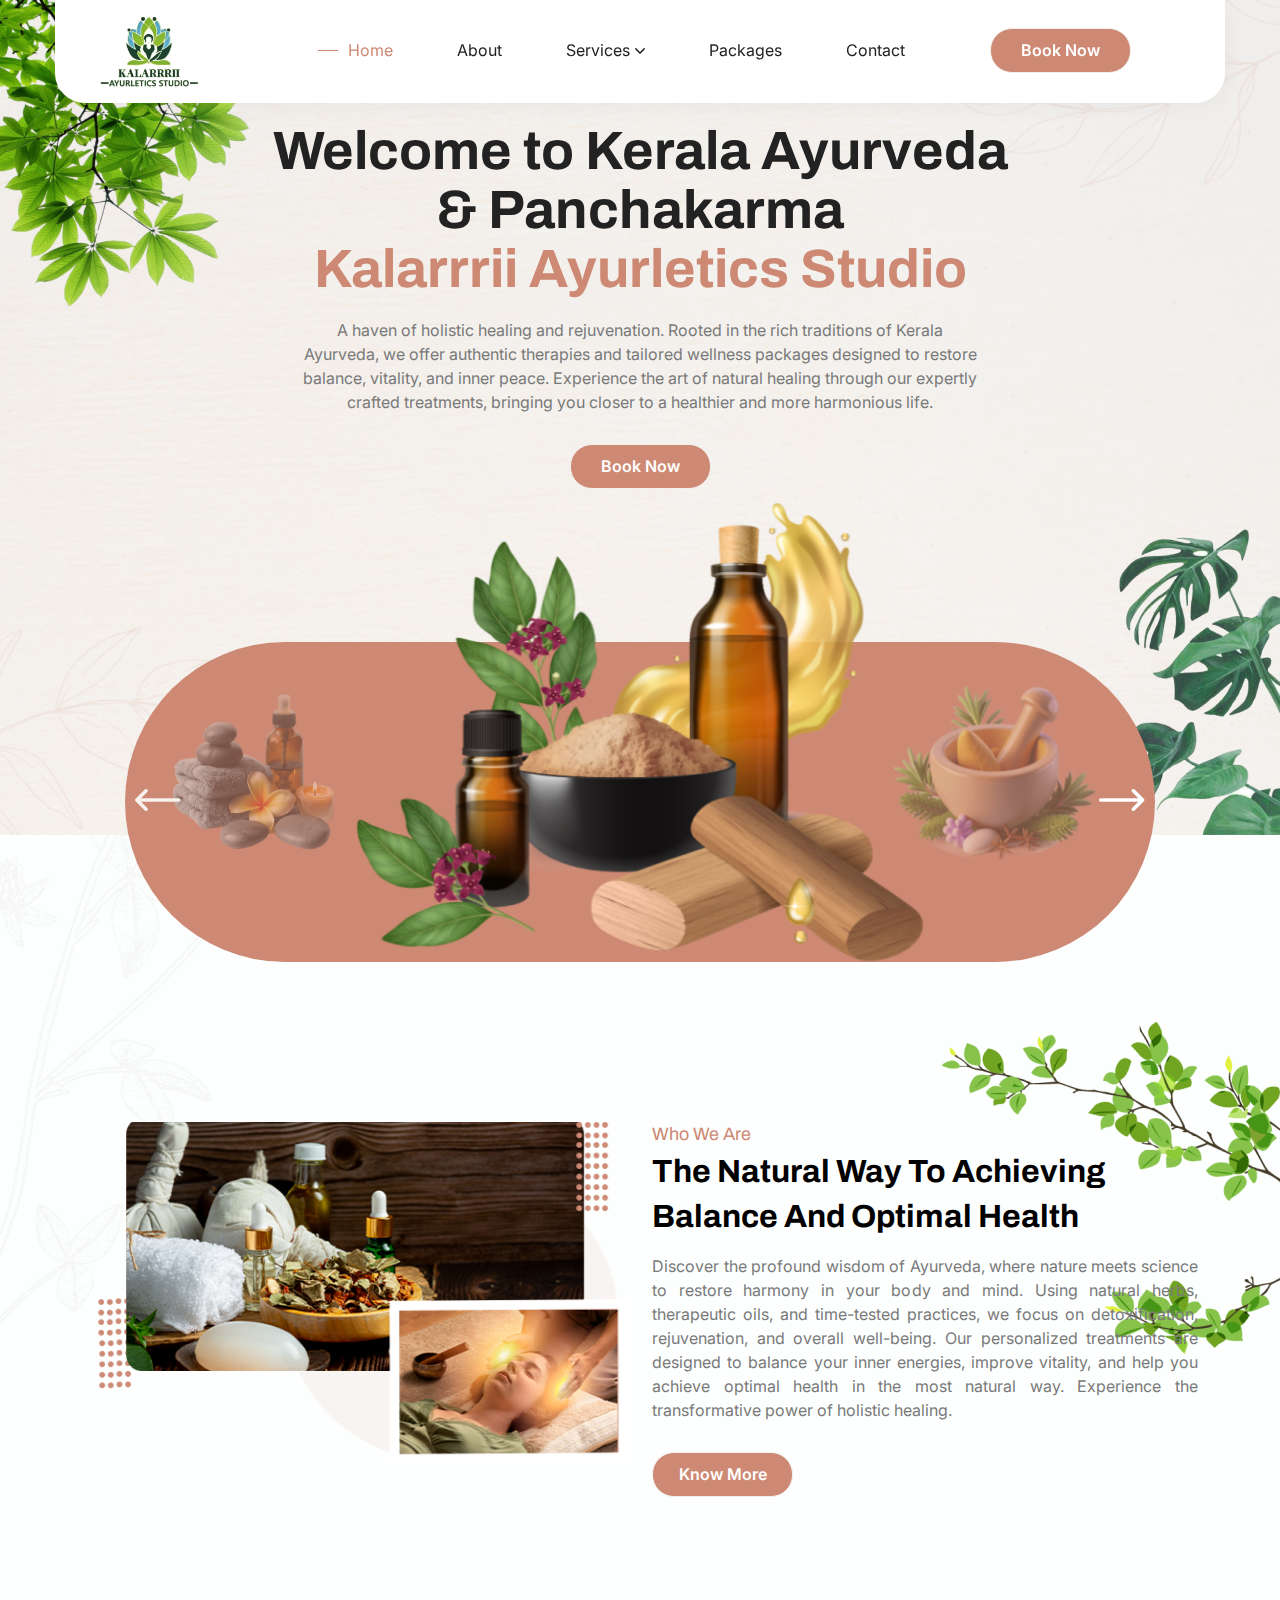
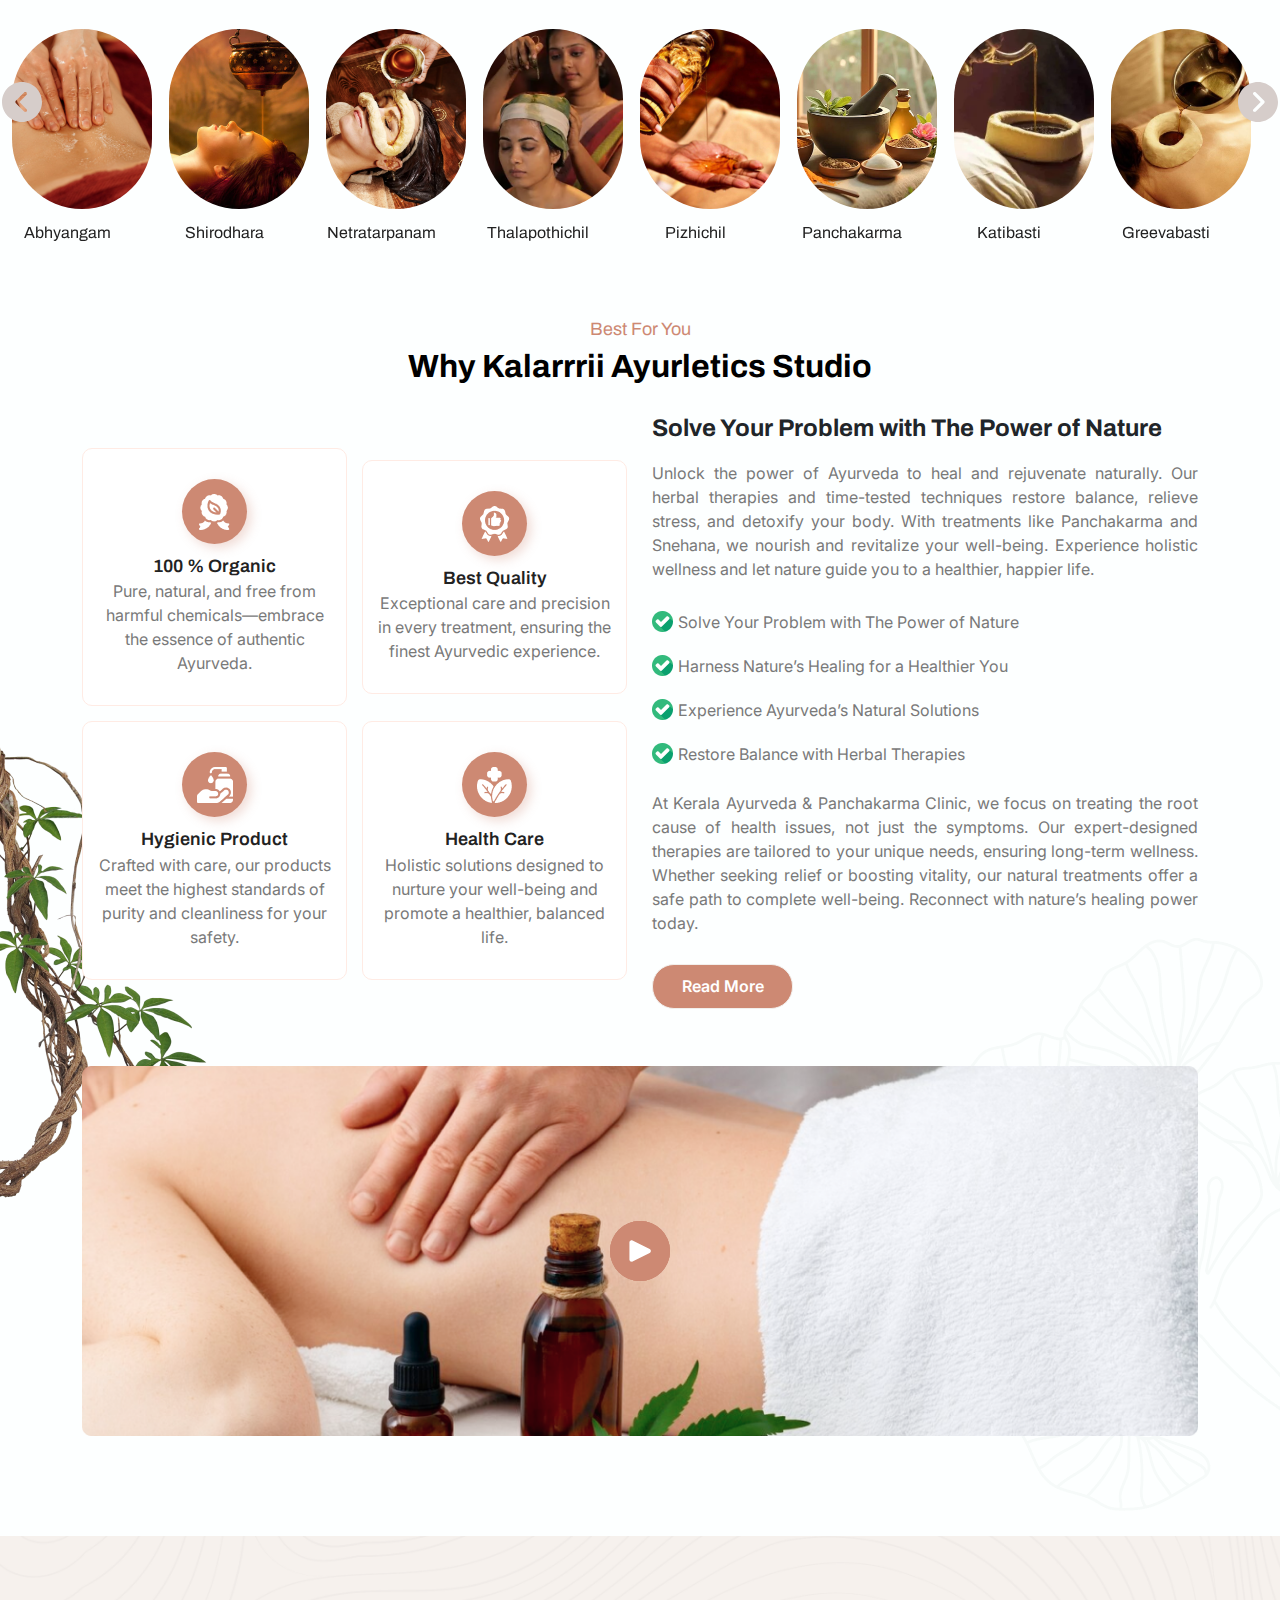
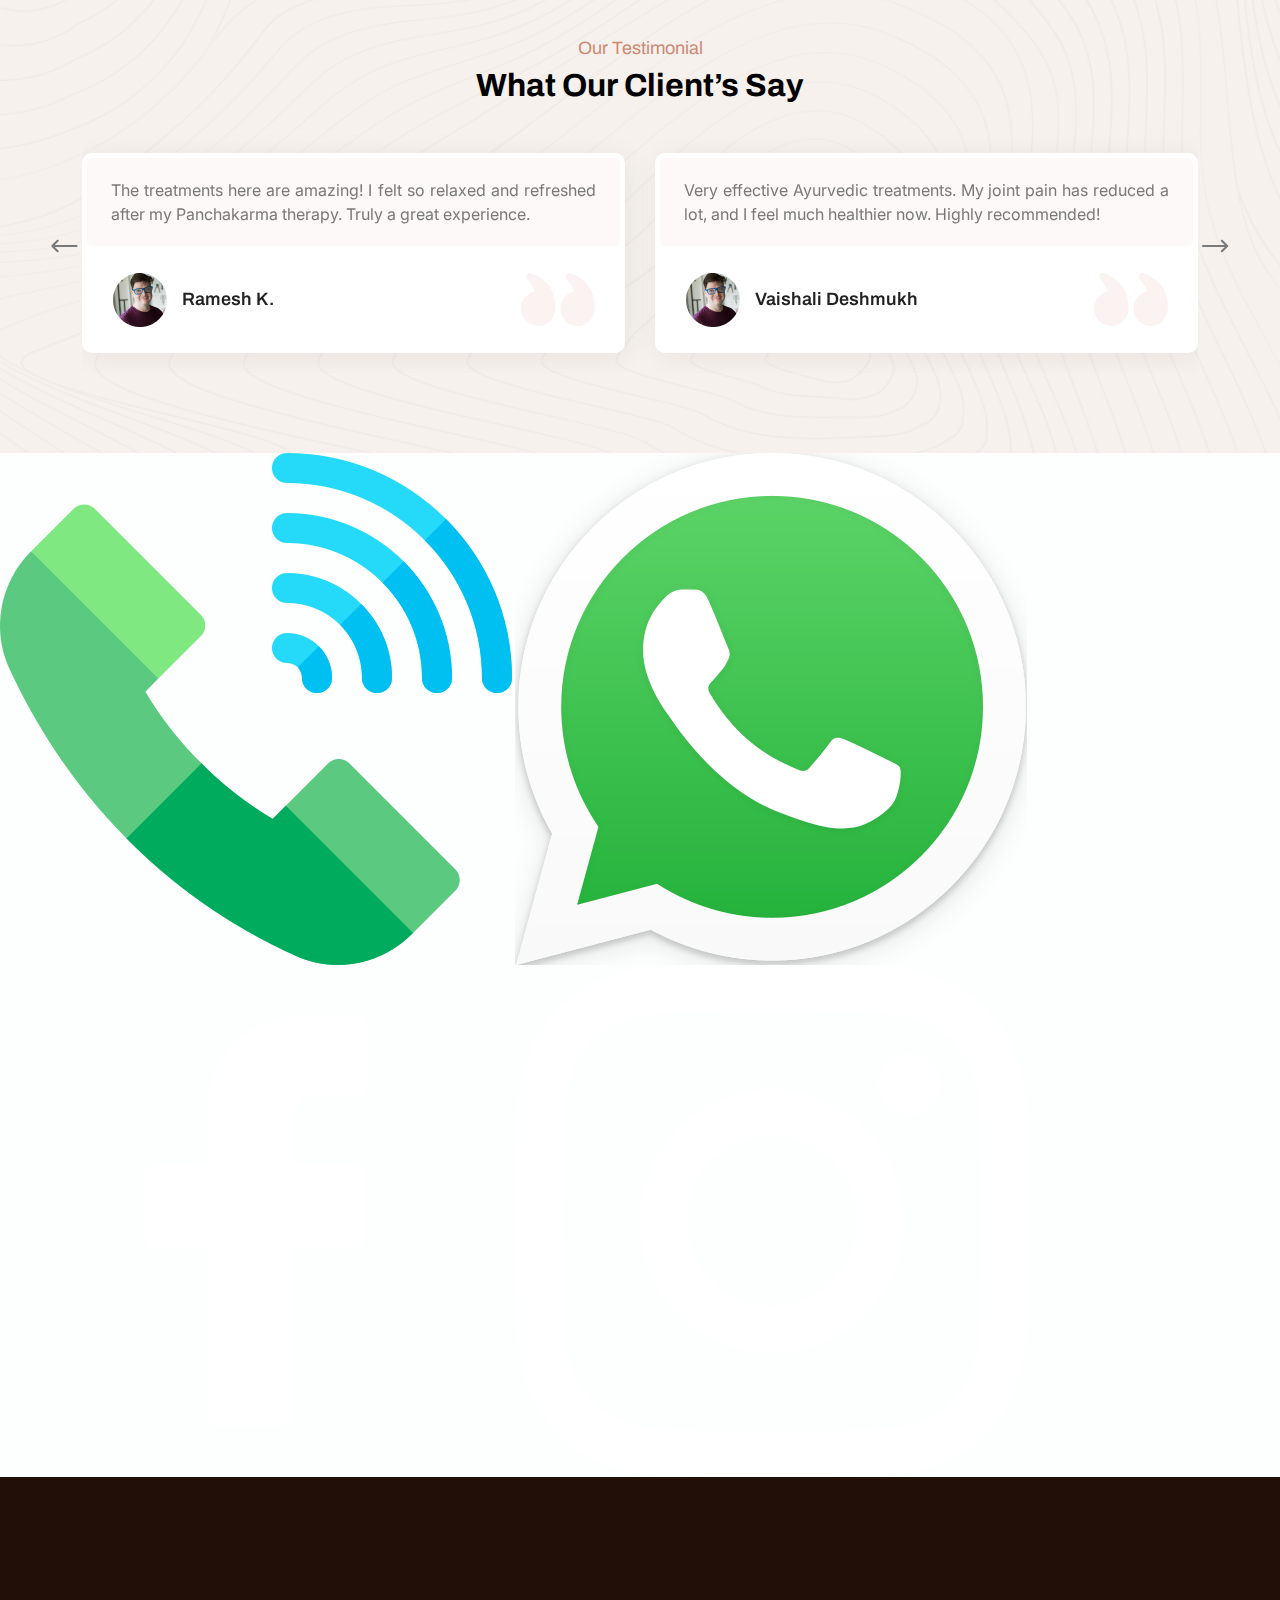
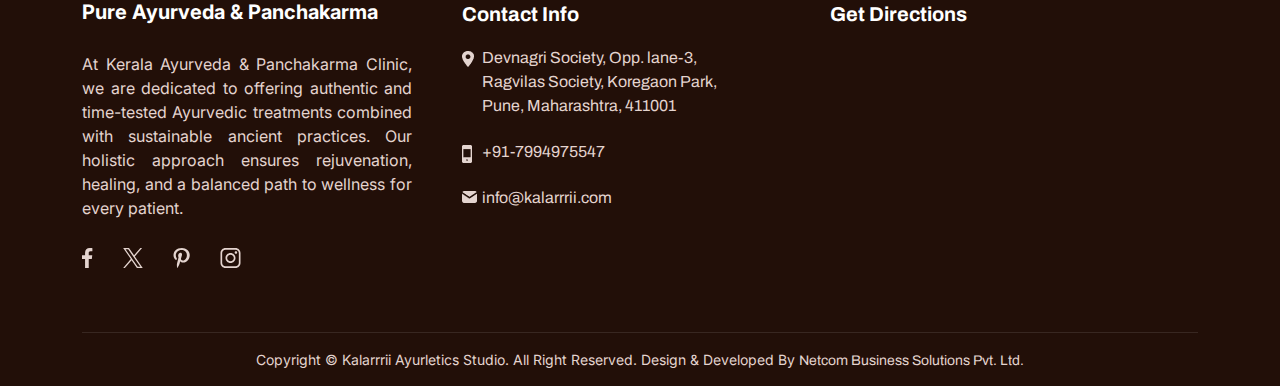
==== commit 84607acc: "Add files via upload" ====
--- a/index.html
+++ b/index.html
@@ -12,12 +12,14 @@
 <!-- Begin Head -->
 
 
+<!-- Mirrored from kamleshyadav.com/html/pure-ayurveda/html/pureayurveda-demo/index.html by HTTrack Website Copier/3.x [XR&CO'2014], Sat, 29 Mar 2025 05:43:39 GMT -->
+<!-- Added by HTTrack -->
 <meta http-equiv="content-type" content="text/html;charset=UTF-8" /><!-- /Added by HTTrack -->
 
 <head>
     <title>Kalarrrii Ayurletics Studio</title>
     <meta charset="UTF-8">
-    <meta name="description" content="">
+    <meta name="description" content="Free Web tutorials">
     <meta name="keywords" content="HTML, CSS, JavaScript">
     <meta name="author" content="John Doe">
     <meta name="viewport" content="width=device-width, initial-scale=1.0">
@@ -37,6 +39,9 @@
     <link rel="stylesheet" href="assets/css/responsive.css">
     <!-- favicon -->
     <link rel="icon" type="image/png" href="assets/images/Logo/Favicon.png">
+
+    <link rel="stylesheet" href="https://cdnjs.cloudflare.com/ajax/libs/font-awesome/6.4.2/css/all.min.css">
+
 </head>
 
 <body>
@@ -197,6 +202,22 @@
                                         <img src="assets/images/HeadBg5.png" alt="headerimage">
                                     </div>
                                 </div>
+                                <div class="swiper-slide">
+                                    <div class="ayur-ban-slide">
+                                        <img src="assets/images/ban-head-Image.png" alt="headerimage">
+                                    </div>
+                                </div>
+                                <div class="swiper-slide">
+                                    <div class="ayur-ban-slide">
+                                        <img src="assets/images/HeadBg2resize.png" alt="headerimage">
+                                    </div>
+                                </div>
+                                <div class="swiper-slide">
+                                    <div class="ayur-ban-slide">
+                                        <img src="assets/images/HeadBg5.png" alt="headerimage">
+                                    </div>
+                                </div>
+                                
                                 <!-- <div class="swiper-slide">
                                     <div class="ayur-ban-slide">
                                         <img src="assets/images/ban-head-Image.png" alt="headerimage">
@@ -1510,6 +1531,30 @@
     </div> -->
     <!------------- Blog Section end ----------->
 
+
+
+<!-- ------------------- Social Media Icon Start ------------------ -->
+
+<div class="social-icons">
+    <a href="tel:7994975547" class="social-icon call" target="_blank">
+        <img src="./assets/images/phone-call.png" alt="Call">
+    </a>
+    <a href="https://wa.me/7994975547" class="social-icon whatsapp" target="_blank">
+        <img src="./assets/images/whatsapp.png" alt="WhatsApp">
+    </a>
+    <a href="https://facebook.com/yourpage" class="social-icon facebook" target="_blank">
+        <img src="./assets/images/facebook.png" alt="Facebook">
+    </a>
+    <a href="https://www.instagram.com/accounts/login/?next=%2Fkalarrrii%2F&source=omni_redirect" class="social-icon instagram" target="_blank">
+        <img src="./assets/images/instagram.png" alt="Instagram">
+    </a>
+</div>
+
+
+
+
+<!-- ------------------- Social Media Icon Start End------------------ -->
+
     <!------------- footer Section start ----------->
 
     <div class="ayur-footer-section">
@@ -1622,7 +1667,7 @@
                                 </li>
                                 <li class="ayur-contact-box">
                                     <img src="assets/images/mobile.png" alt="icon" />
-                                    <a href="tel:7994975547" class="FooterContact">7994975547</a>
+                                    <a href="tel:7994975547" class="FooterContact">+91-7994975547</a>
                                 </li>
                                 <li class="ayur-contact-box">
                                     <img src="assets/images/email.png" alt="icon" />
@@ -1708,5 +1753,6 @@
 </body>
 
 
-
-</html>
+<!-- Mirrored from kamleshyadav.com/html/pure-ayurveda/html/pureayurveda-demo/index.html by HTTrack Website Copier/3.x [XR&CO'2014], Sat, 29 Mar 2025 05:44:00 GMT -->
+
+</html>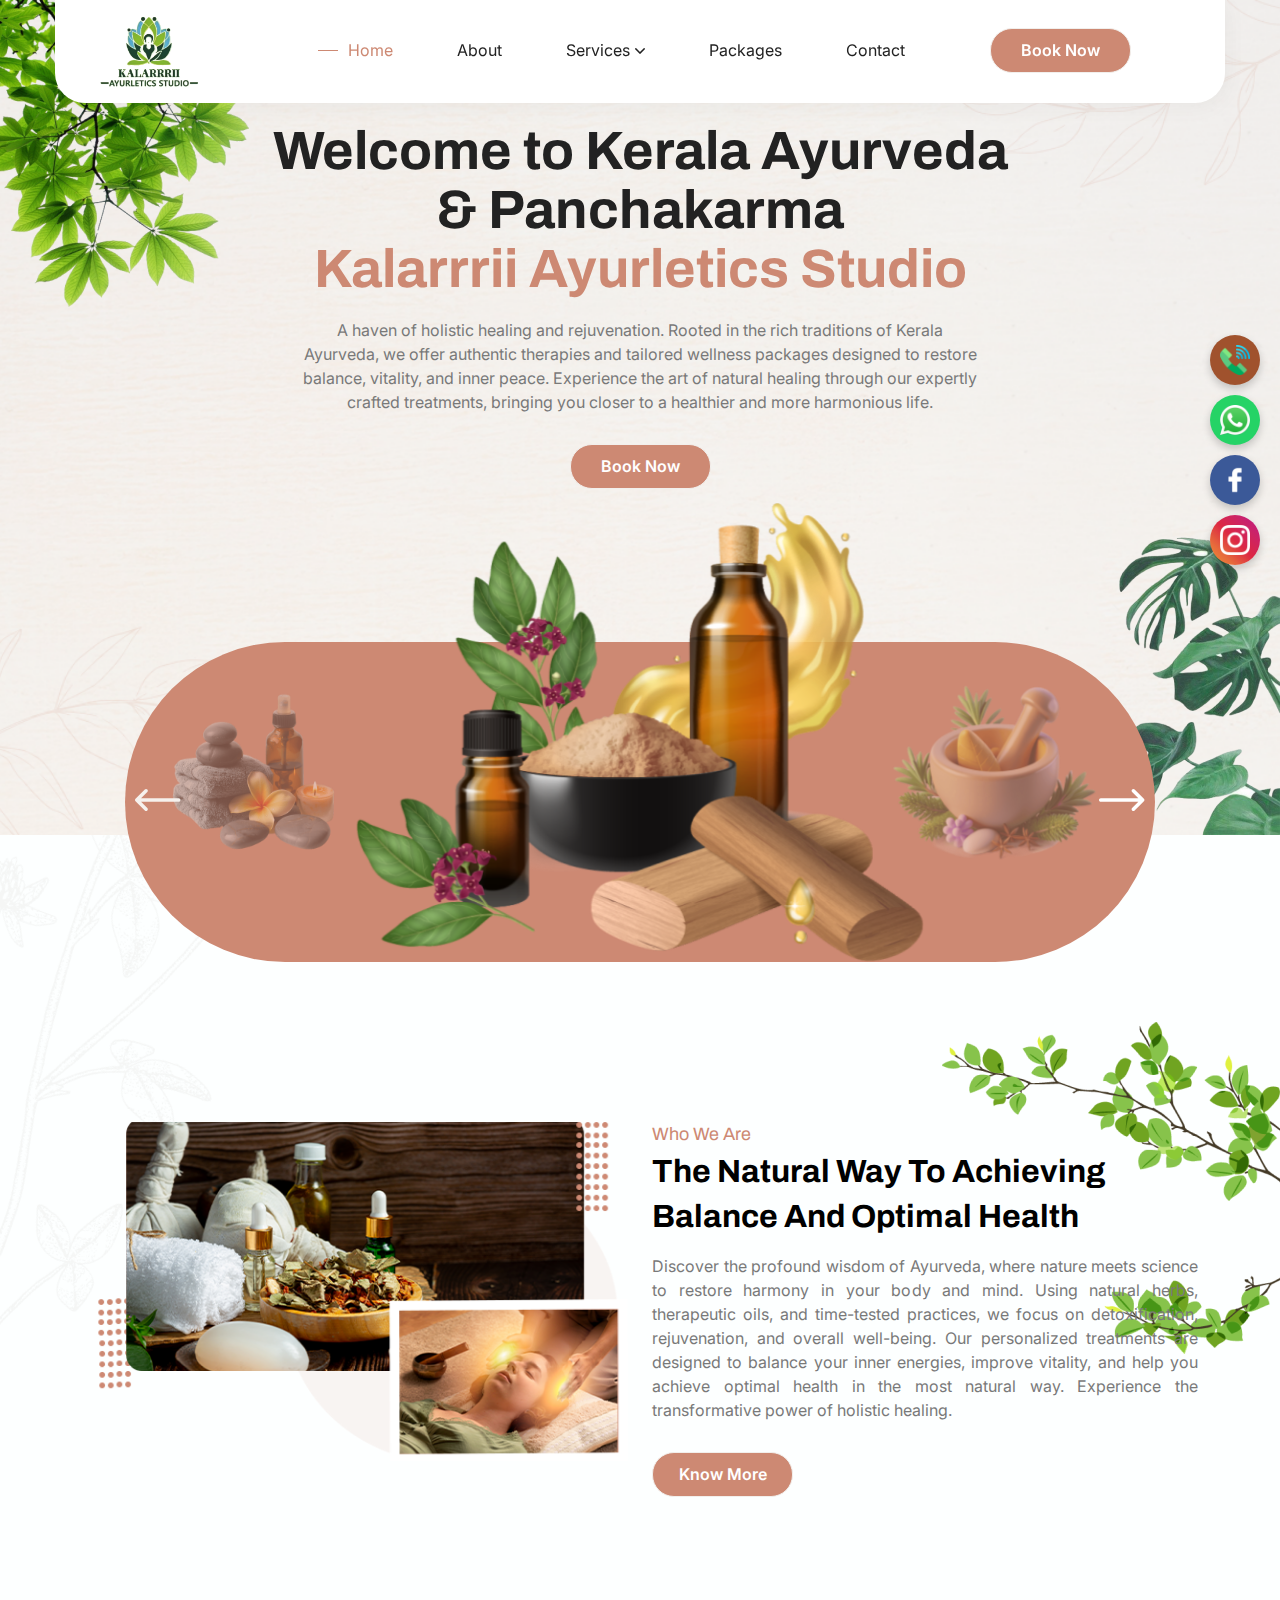
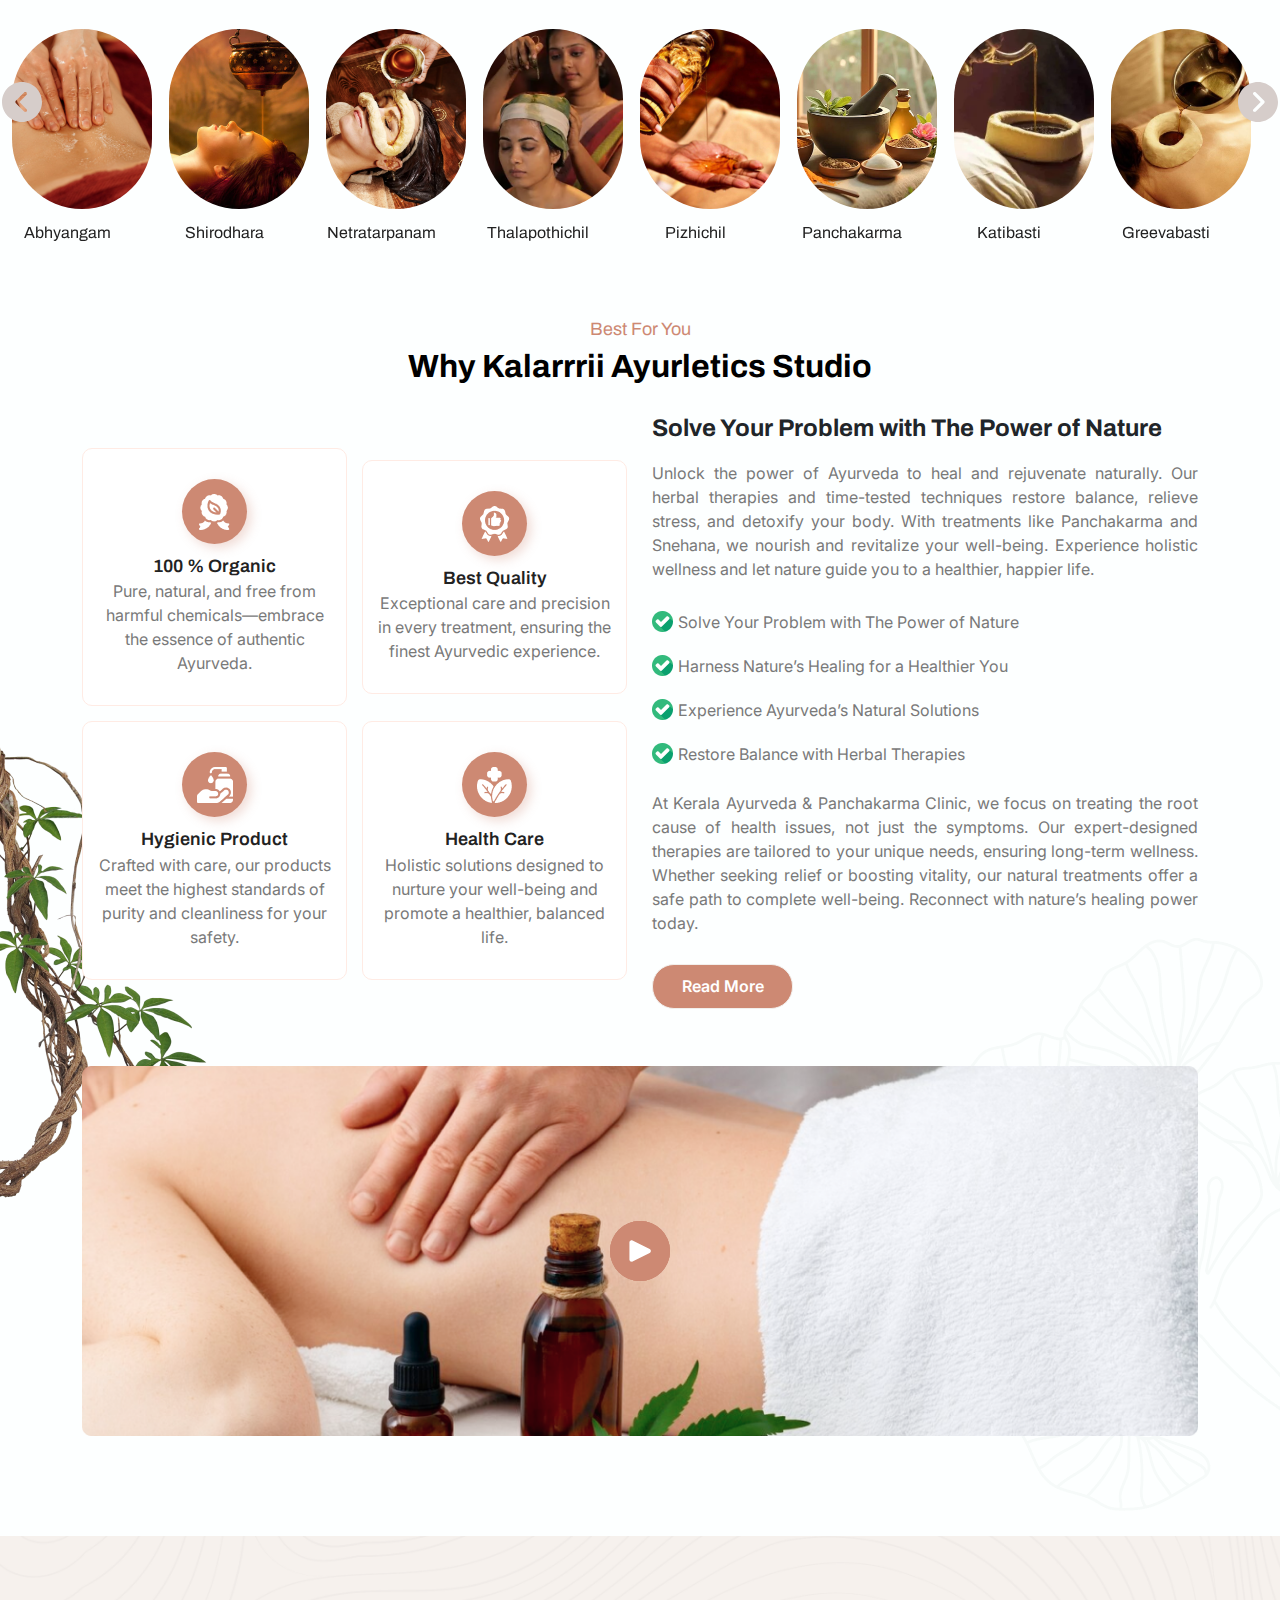
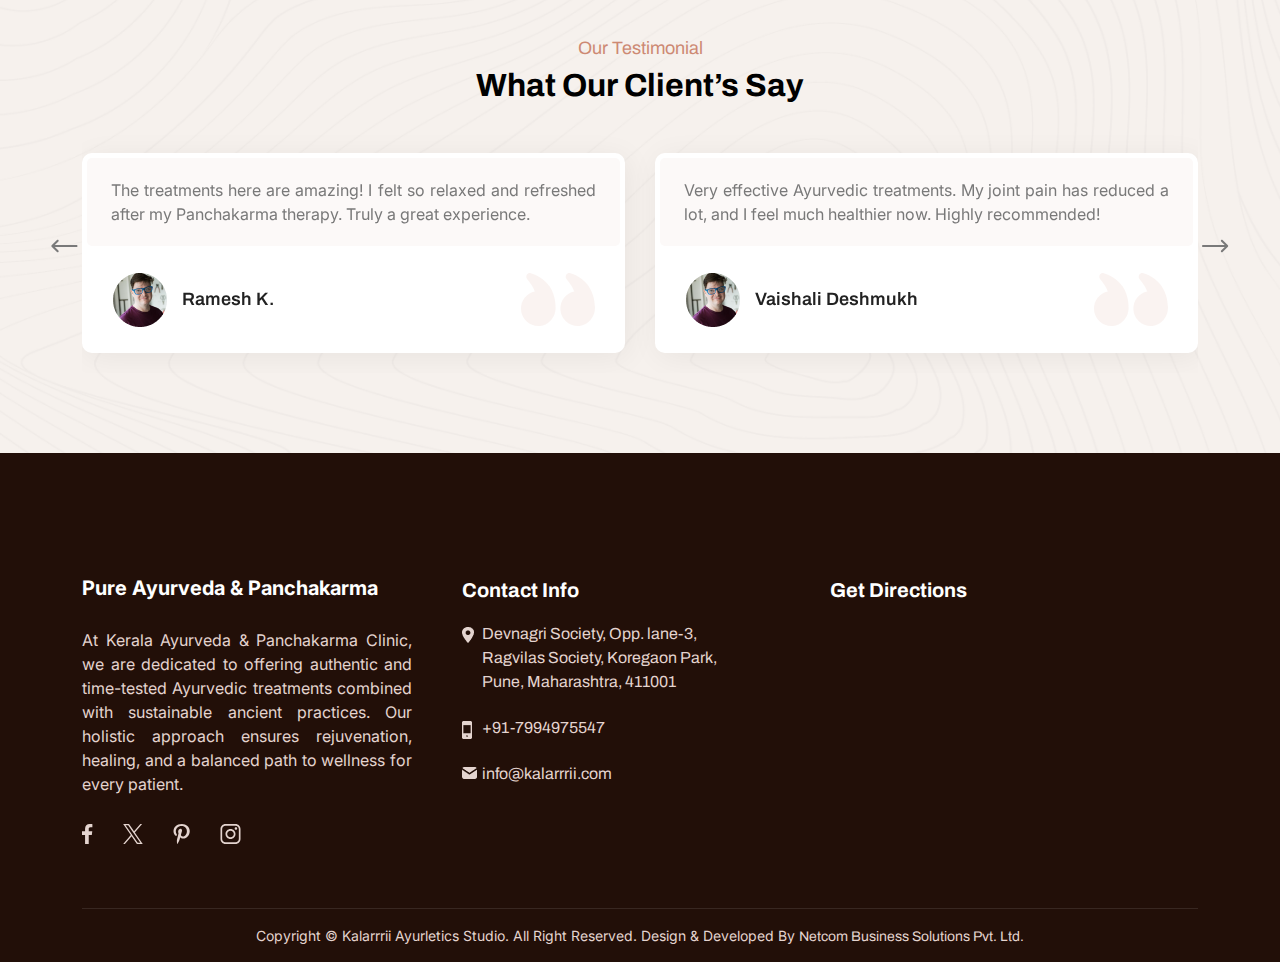
==== commit f46ed527: "Add files via upload" ====
--- a/index.html
+++ b/index.html
@@ -1545,7 +1545,7 @@
     <a href="https://facebook.com/yourpage" class="social-icon facebook" target="_blank">
         <img src="./assets/images/facebook.png" alt="Facebook">
     </a>
-    <a href="https://www.instagram.com/accounts/login/?next=%2Fkalarrrii%2F&source=omni_redirect" class="social-icon instagram" target="_blank">
+    <a href="https://www.instagram.com/kalarrrii?igsh=czd3Y3VibzBlcmdi" class="social-icon instagram" target="_blank">
         <img src="./assets/images/instagram.png" alt="Instagram">
     </a>
 </div>
--- a/assets/css/style.css
+++ b/assets/css/style.css
@@ -2410,4 +2410,51 @@
 .ayur-navmenu-wrapper{
   position: relative;
   right: 10px !important;
-}+}
+
+
+/* ---------- Social Media Icon ----------- */
+.social-icons {
+  position: fixed;
+  right: 20px;
+  top: 50%;
+  transform: translateY(-50%);
+  display: flex;
+  flex-direction: column;
+  gap: 10px;
+  z-index: 1000;
+}
+
+.social-icon {
+  width: 50px;
+  height: 50px;
+  display: flex;
+  align-items: center;
+  justify-content: center;
+  border-radius: 50%;
+  background: #6B8E23; /* Ayurvedic green */
+  box-shadow: 0px 4px 8px rgba(0, 0, 0, 0.2);
+  transition: all 0.3s ease;
+}
+
+.social-icon img {
+  width: 60%;
+  height: auto;
+}
+
+.social-icon:hover {
+  transform: scale(1.1);
+  box-shadow: 0px 6px 12px rgba(0, 0, 0, 0.3);
+}
+
+.call { background: #A0522D; } /* Earthy brown */
+.call:hover { background: #8B4513; }
+
+.whatsapp { background: #25D366; } /* WhatsApp green */
+.whatsapp:hover { background: #1DA851; }
+
+.facebook { background: #3b5998; } /* Facebook blue */
+.facebook:hover { background: #2d4373; }
+
+.instagram { background: linear-gradient(45deg, #f09433, #e6683c, #dc2743, #cc2366, #bc1888); }
+.instagram:hover { filter: brightness(1.2); }
